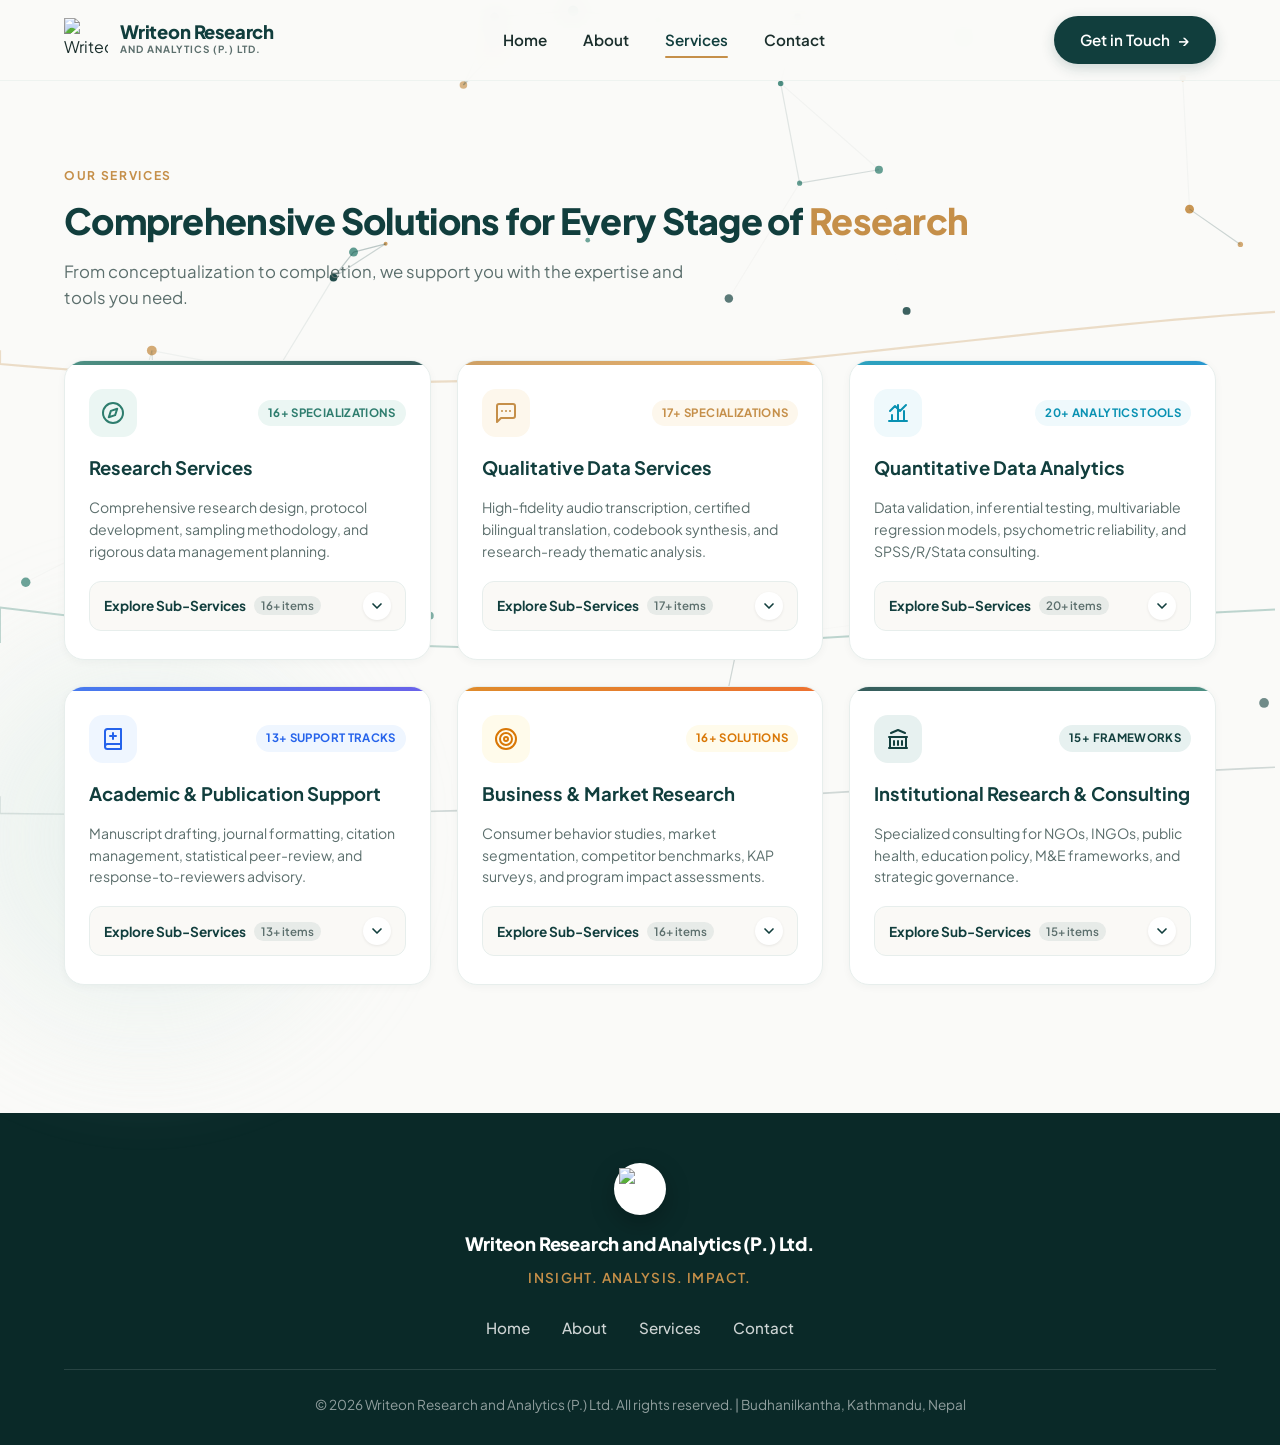
==== services.html @ 0ec3ba78 "Add files via upload" ====
<!DOCTYPE html>
<html lang="en">
<head>
  <meta charset="UTF-8">
  <meta name="viewport" content="width=device-width, initial-scale=1.0">
  <title>Our Services | Writeon Research and Analytics (P.) Ltd.</title>
  
  <!-- Official Favicon Suite -->
  <link rel="icon" type="image/png" sizes="32x32" href="images/favicon-32x32.png?v=2">
  <link rel="icon" type="image/png" sizes="16x16" href="images/favicon-16x16.png?v=2">
  <link rel="apple-touch-icon" sizes="180x180" href="images/apple-touch-icon.png?v=2">
  <link rel="shortcut icon" href="images/favicon.ico?v=2">
  
  <!-- Google Fonts: Plus Jakarta Sans -->
  <link rel="preconnect" href="https://fonts.googleapis.com">
  <link rel="preconnect" href="https://fonts.gstatic.com" crossorigin>
  <link href="https://fonts.googleapis.com/css2?family=Plus+Jakarta+Sans:wght@400;500;600;700;800&display=swap" rel="stylesheet">
  
  <!-- Custom Stylesheet -->
  <link rel="stylesheet" href="style.css">
</head>
<body>

  <!-- ==============================================
       HEADER / NAVBAR
  =============================================== -->
  <header class="navbar" id="navbar">
    <div class="container nav-container">
      
      <!-- Brand Logo -->
      <a href="index.html" class="brand-logo" aria-label="Writeon Research and Analytics Home">
        <div class="logo-icon">
          <img src="images/Company logo.png" alt="Writeon Research and Analytics Logo" class="brand-logo-img">
        </div>
        <div class="logo-text">
          <span class="logo-title">Writeon Research</span>
          <span class="logo-sub">AND ANALYTICS (P.) LTD.</span>
        </div>
      </a>

      <!-- Desktop Navigation Menu -->
      <nav class="nav-menu" id="navMenu">
        <a href="index.html" class="nav-link ">Home</a>
        <a href="about.html" class="nav-link ">About</a>
        <a href="services.html" class="nav-link active">Services</a>
        <a href="contact.html" class="nav-link ">Contact</a>
      </nav>

      <!-- Header CTA Button -->
      <div class="nav-actions">
        <a href="contact.html" class="btn btn-primary btn-pill">
          Get in Touch <span class="arrow">&rarr;</span>
        </a>
        
        <!-- Mobile Menu Toggle Button -->
        <button class="mobile-toggle" id="mobileToggle" aria-label="Toggle Navigation Menu">
          <span></span>
          <span></span>
          <span></span>
        </button>
      </div>

    </div>

    <!-- Mobile Dropdown Navigation -->
    <div class="mobile-menu" id="mobileMenu">
      <a href="index.html" class="mobile-nav-link ">Home</a>
      <a href="about.html" class="mobile-nav-link ">About</a>
      <a href="services.html" class="mobile-nav-link active">Services</a>
      <a href="contact.html" class="mobile-nav-link ">Contact</a>
      <a href="contact.html" class="btn btn-primary btn-pill mobile-cta">Get in Touch &rarr;</a>
    </div>
  </header>

  <main>
    <!-- Section 20 Full-Website Background Animation: Fixed Viewport Research Data & Wave Canvas -->
    <canvas id="siteAmbientCanvas" class="site-ambient-canvas" aria-hidden="true"></canvas>

    <section class="section services-section" id="services">
      <!-- Background Shapes -->
      <div class="bg-shape blob-sage blob-services liquid-blob-2"></div>

      <div class="container">
        
        <!-- Section Header -->
        <div class="section-header">
          <div class="eyebrow-tag">OUR SERVICES</div>
          <h2 class="section-title">
            Comprehensive Solutions for Every Stage of <span class="text-accent">Research</span>
          </h2>
          <p class="section-subtitle">
            From conceptualization to completion, we support you with the expertise and tools you need.
          </p>
        </div>

        <!-- 6 Main Services Grid with Interactive Sub-Services Drawers -->
        <div class="services-grid services-grid-6">
          
          <!-- Service Card 1: Research Services -->
          <div class="service-card service-theme-research" data-service="research">
            <div class="service-card-header">
              <div class="service-card-topbar">
                <div class="service-icon icon-research">
                  <!-- Compass / Exploration & Methodology Icon -->
                  <svg viewBox="0 0 24 24" fill="none" stroke="currentColor" stroke-width="2" stroke-linecap="round" stroke-linejoin="round"><circle cx="12" cy="12" r="10"/><polygon points="16.24 7.76 14.12 14.12 7.76 16.24 9.88 9.88 16.24 7.76"/></svg>
                </div>
                <span class="service-badge">16+ Specializations</span>
              </div>
              <h3 class="service-title">Research Services</h3>
              <p class="service-desc">
                Comprehensive research design, protocol development, sampling methodology, and rigorous data management planning.
              </p>
            </div>

            <!-- Interactive Toggle Trigger -->
            <button class="service-toggle-btn" type="button" aria-expanded="false" aria-controls="subservices-research">
              <span class="toggle-btn-main">
                <span class="toggle-action-label">Explore Sub-Services</span>
                <span class="toggle-count-pill">16+ items</span>
              </span>
              <span class="toggle-icon-bubble">
                <svg class="toggle-chevron" viewBox="0 0 24 24" fill="none" stroke="currentColor" stroke-width="2.5" stroke-linecap="round" stroke-linejoin="round"><polyline points="6 9 12 15 18 9"/></svg>
              </span>
            </button>

            <!-- Collapsible Sub-Services Drawer -->
            <div class="service-drawer" id="subservices-research">
              <div class="service-drawer-inner">
                <div class="drawer-header-strip">
                  <span class="drawer-heading">Research Capabilities & Methodology</span>
                  <span class="drawer-tag">Full Scope</span>
                </div>
                <ul class="subservices-list">
                  <li class="subservice-item" style="--idx: 1;">
                    <span class="subservice-check"><svg viewBox="0 0 20 20" fill="currentColor"><path fill-rule="evenodd" d="M16.704 4.153a.75.75 0 0 1 .143 1.052l-8 10.5a.75.75 0 0 1-1.127.075l-4.5-4.5a.75.75 0 0 1 1.06-1.06l3.894 3.893 7.48-9.817a.75.75 0 0 1 1.05-.143Z" clip-rule="evenodd"/></svg></span>
                    <span class="subservice-name">Research question development and refinement</span>
                  </li>
                  <li class="subservice-item" style="--idx: 2;">
                    <span class="subservice-check"><svg viewBox="0 0 20 20" fill="currentColor"><path fill-rule="evenodd" d="M16.704 4.153a.75.75 0 0 1 .143 1.052l-8 10.5a.75.75 0 0 1-1.127.075l-4.5-4.5a.75.75 0 0 1 1.06-1.06l3.894 3.893 7.48-9.817a.75.75 0 0 1 1.05-.143Z" clip-rule="evenodd"/></svg></span>
                    <span class="subservice-name">Research proposal development</span>
                  </li>
                  <li class="subservice-item" style="--idx: 3;">
                    <span class="subservice-check"><svg viewBox="0 0 20 20" fill="currentColor"><path fill-rule="evenodd" d="M16.704 4.153a.75.75 0 0 1 .143 1.052l-8 10.5a.75.75 0 0 1-1.127.075l-4.5-4.5a.75.75 0 0 1 1.06-1.06l3.894 3.893 7.48-9.817a.75.75 0 0 1 1.05-.143Z" clip-rule="evenodd"/></svg></span>
                    <span class="subservice-name">Research protocol development</span>
                  </li>
                  <li class="subservice-item" style="--idx: 4;">
                    <span class="subservice-check"><svg viewBox="0 0 20 20" fill="currentColor"><path fill-rule="evenodd" d="M16.704 4.153a.75.75 0 0 1 .143 1.052l-8 10.5a.75.75 0 0 1-1.127.075l-4.5-4.5a.75.75 0 0 1 1.06-1.06l3.894 3.893 7.48-9.817a.75.75 0 0 1 1.05-.143Z" clip-rule="evenodd"/></svg></span>
                    <span class="subservice-name">Research methodology consultation</span>
                  </li>
                  <li class="subservice-item" style="--idx: 5;">
                    <span class="subservice-check"><svg viewBox="0 0 20 20" fill="currentColor"><path fill-rule="evenodd" d="M16.704 4.153a.75.75 0 0 1 .143 1.052l-8 10.5a.75.75 0 0 1-1.127.075l-4.5-4.5a.75.75 0 0 1 1.06-1.06l3.894 3.893 7.48-9.817a.75.75 0 0 1 1.05-.143Z" clip-rule="evenodd"/></svg></span>
                    <span class="subservice-name">Literature review and evidence mapping</span>
                  </li>
                  <li class="subservice-item" style="--idx: 6;">
                    <span class="subservice-check"><svg viewBox="0 0 20 20" fill="currentColor"><path fill-rule="evenodd" d="M16.704 4.153a.75.75 0 0 1 .143 1.052l-8 10.5a.75.75 0 0 1-1.127.075l-4.5-4.5a.75.75 0 0 1 1.06-1.06l3.894 3.893 7.48-9.817a.75.75 0 0 1 1.05-.143Z" clip-rule="evenodd"/></svg></span>
                    <span class="subservice-name">Systematic and scoping review support</span>
                  </li>
                  <li class="subservice-item" style="--idx: 7;">
                    <span class="subservice-check"><svg viewBox="0 0 20 20" fill="currentColor"><path fill-rule="evenodd" d="M16.704 4.153a.75.75 0 0 1 .143 1.052l-8 10.5a.75.75 0 0 1-1.127.075l-4.5-4.5a.75.75 0 0 1 1.06-1.06l3.894 3.893 7.48-9.817a.75.75 0 0 1 1.05-.143Z" clip-rule="evenodd"/></svg></span>
                    <span class="subservice-name">Questionnaire and survey design</span>
                  </li>
                  <li class="subservice-item" style="--idx: 8;">
                    <span class="subservice-check"><svg viewBox="0 0 20 20" fill="currentColor"><path fill-rule="evenodd" d="M16.704 4.153a.75.75 0 0 1 .143 1.052l-8 10.5a.75.75 0 0 1-1.127.075l-4.5-4.5a.75.75 0 0 1 1.06-1.06l3.894 3.893 7.48-9.817a.75.75 0 0 1 1.05-.143Z" clip-rule="evenodd"/></svg></span>
                    <span class="subservice-name">Interview and focus-group guide development</span>
                  </li>
                  <li class="subservice-item" style="--idx: 9;">
                    <span class="subservice-check"><svg viewBox="0 0 20 20" fill="currentColor"><path fill-rule="evenodd" d="M16.704 4.153a.75.75 0 0 1 .143 1.052l-8 10.5a.75.75 0 0 1-1.127.075l-4.5-4.5a.75.75 0 0 1 1.06-1.06l3.894 3.893 7.48-9.817a.75.75 0 0 1 1.05-.143Z" clip-rule="evenodd"/></svg></span>
                    <span class="subservice-name">Qualitative research design</span>
                  </li>
                  <li class="subservice-item" style="--idx: 10;">
                    <span class="subservice-check"><svg viewBox="0 0 20 20" fill="currentColor"><path fill-rule="evenodd" d="M16.704 4.153a.75.75 0 0 1 .143 1.052l-8 10.5a.75.75 0 0 1-1.127.075l-4.5-4.5a.75.75 0 0 1 1.06-1.06l3.894 3.893 7.48-9.817a.75.75 0 0 1 1.05-.143Z" clip-rule="evenodd"/></svg></span>
                    <span class="subservice-name">Quantitative research design</span>
                  </li>
                  <li class="subservice-item" style="--idx: 11;">
                    <span class="subservice-check"><svg viewBox="0 0 20 20" fill="currentColor"><path fill-rule="evenodd" d="M16.704 4.153a.75.75 0 0 1 .143 1.052l-8 10.5a.75.75 0 0 1-1.127.075l-4.5-4.5a.75.75 0 0 1 1.06-1.06l3.894 3.893 7.48-9.817a.75.75 0 0 1 1.05-.143Z" clip-rule="evenodd"/></svg></span>
                    <span class="subservice-name">Mixed-method research design</span>
                  </li>
                  <li class="subservice-item" style="--idx: 12;">
                    <span class="subservice-check"><svg viewBox="0 0 20 20" fill="currentColor"><path fill-rule="evenodd" d="M16.704 4.153a.75.75 0 0 1 .143 1.052l-8 10.5a.75.75 0 0 1-1.127.075l-4.5-4.5a.75.75 0 0 1 1.06-1.06l3.894 3.893 7.48-9.817a.75.75 0 0 1 1.05-.143Z" clip-rule="evenodd"/></svg></span>
                    <span class="subservice-name">Sampling strategy</span>
                  </li>
                  <li class="subservice-item" style="--idx: 13;">
                    <span class="subservice-check"><svg viewBox="0 0 20 20" fill="currentColor"><path fill-rule="evenodd" d="M16.704 4.153a.75.75 0 0 1 .143 1.052l-8 10.5a.75.75 0 0 1-1.127.075l-4.5-4.5a.75.75 0 0 1 1.06-1.06l3.894 3.893 7.48-9.817a.75.75 0 0 1 1.05-.143Z" clip-rule="evenodd"/></svg></span>
                    <span class="subservice-name">Sample-size calculation</span>
                  </li>
                  <li class="subservice-item" style="--idx: 14;">
                    <span class="subservice-check"><svg viewBox="0 0 20 20" fill="currentColor"><path fill-rule="evenodd" d="M16.704 4.153a.75.75 0 0 1 .143 1.052l-8 10.5a.75.75 0 0 1-1.127.075l-4.5-4.5a.75.75 0 0 1 1.06-1.06l3.894 3.893 7.48-9.817a.75.75 0 0 1 1.05-.143Z" clip-rule="evenodd"/></svg></span>
                    <span class="subservice-name">Data collection planning and coordination</span>
                  </li>
                  <li class="subservice-item" style="--idx: 15;">
                    <span class="subservice-check"><svg viewBox="0 0 20 20" fill="currentColor"><path fill-rule="evenodd" d="M16.704 4.153a.75.75 0 0 1 .143 1.052l-8 10.5a.75.75 0 0 1-1.127.075l-4.5-4.5a.75.75 0 0 1 1.06-1.06l3.894 3.893 7.48-9.817a.75.75 0 0 1 1.05-.143Z" clip-rule="evenodd"/></svg></span>
                    <span class="subservice-name">Pilot study design and support</span>
                  </li>
                  <li class="subservice-item" style="--idx: 16;">
                    <span class="subservice-check"><svg viewBox="0 0 20 20" fill="currentColor"><path fill-rule="evenodd" d="M16.704 4.153a.75.75 0 0 1 .143 1.052l-8 10.5a.75.75 0 0 1-1.127.075l-4.5-4.5a.75.75 0 0 1 1.06-1.06l3.894 3.893 7.48-9.817a.75.75 0 0 1 1.05-.143Z" clip-rule="evenodd"/></svg></span>
                    <span class="subservice-name">Research data management planning</span>
                  </li>
                  <li class="subservice-item subservice-item-more" style="--idx: 17;">
                    <span class="subservice-check check-more"><svg viewBox="0 0 20 20" fill="currentColor"><path d="M10.75 4.75a.75.75 0 0 0-1.5 0v4.5h-4.5a.75.75 0 0 0 0 1.5h4.5v4.5a.75.75 0 0 0 1.5 0v-4.5h4.5a.75.75 0 0 0 0-1.5h-4.5v-4.5Z"/></svg></span>
                    <span class="subservice-name subservice-more-name">
                      <strong>And many more...</strong> Tailored research design, protocols, and custom methodology solutions.
                    </span>
                  </li>
                </ul>
                <div class="drawer-action-strip">
                  <a href="contact.html" class="drawer-action-link">
                    Inquire about Research Services <span class="arrow">&rarr;</span>
                  </a>
                </div>
              </div>
            </div>
          </div>

          <!-- Service Card 2: Qualitative Data Services -->
          <div class="service-card service-theme-qualitative" data-service="qualitative">
            <div class="service-card-header">
              <div class="service-card-topbar">
                <div class="service-icon icon-qualitative">
                  <!-- Audio & Narrative Transcription Icon -->
                  <svg viewBox="0 0 24 24" fill="none" stroke="currentColor" stroke-width="2" stroke-linecap="round" stroke-linejoin="round"><path d="M21 15a2 2 0 0 1-2 2H7l-4 4V5a2 2 0 0 1 2-2h14a2 2 0 0 1 2 2z"/><path d="M8 10h.01"/><path d="M12 10h.01"/><path d="M16 10h.01"/></svg>
                </div>
                <span class="service-badge">17+ Specializations</span>
              </div>
              <h3 class="service-title">Qualitative Data Services</h3>
              <p class="service-desc">
                High-fidelity audio transcription, certified bilingual translation, codebook synthesis, and research-ready thematic analysis.
              </p>
            </div>

            <!-- Interactive Toggle Trigger -->
            <button class="service-toggle-btn" type="button" aria-expanded="false" aria-controls="subservices-qualitative">
              <span class="toggle-btn-main">
                <span class="toggle-action-label">Explore Sub-Services</span>
                <span class="toggle-count-pill">17+ items</span>
              </span>
              <span class="toggle-icon-bubble">
                <svg class="toggle-chevron" viewBox="0 0 24 24" fill="none" stroke="currentColor" stroke-width="2.5" stroke-linecap="round" stroke-linejoin="round"><polyline points="6 9 12 15 18 9"/></svg>
              </span>
            </button>

            <!-- Collapsible Sub-Services Drawer -->
            <div class="service-drawer" id="subservices-qualitative">
              <div class="service-drawer-inner">
                <div class="drawer-header-strip">
                  <span class="drawer-heading">Transcription, Translation & Qualitative Analysis</span>
                  <span class="drawer-tag">Full Scope</span>
                </div>
                <ul class="subservices-list">
                  <li class="subservice-item" style="--idx: 1;">
                    <span class="subservice-check"><svg viewBox="0 0 20 20" fill="currentColor"><path fill-rule="evenodd" d="M16.704 4.153a.75.75 0 0 1 .143 1.052l-8 10.5a.75.75 0 0 1-1.127.075l-4.5-4.5a.75.75 0 0 1 1.06-1.06l3.894 3.893 7.48-9.817a.75.75 0 0 1 1.05-.143Z" clip-rule="evenodd"/></svg></span>
                    <span class="subservice-name">Audio transcription</span>
                  </li>
                  <li class="subservice-item" style="--idx: 2;">
                    <span class="subservice-check"><svg viewBox="0 0 20 20" fill="currentColor"><path fill-rule="evenodd" d="M16.704 4.153a.75.75 0 0 1 .143 1.052l-8 10.5a.75.75 0 0 1-1.127.075l-4.5-4.5a.75.75 0 0 1 1.06-1.06l3.894 3.893 7.48-9.817a.75.75 0 0 1 1.05-.143Z" clip-rule="evenodd"/></svg></span>
                    <span class="subservice-name">Verbatim transcription</span>
                  </li>
                  <li class="subservice-item" style="--idx: 3;">
                    <span class="subservice-check"><svg viewBox="0 0 20 20" fill="currentColor"><path fill-rule="evenodd" d="M16.704 4.153a.75.75 0 0 1 .143 1.052l-8 10.5a.75.75 0 0 1-1.127.075l-4.5-4.5a.75.75 0 0 1 1.06-1.06l3.894 3.893 7.48-9.817a.75.75 0 0 1 1.05-.143Z" clip-rule="evenodd"/></svg></span>
                    <span class="subservice-name">Intelligent/clean transcription</span>
                  </li>
                  <li class="subservice-item" style="--idx: 4;">
                    <span class="subservice-check"><svg viewBox="0 0 20 20" fill="currentColor"><path fill-rule="evenodd" d="M16.704 4.153a.75.75 0 0 1 .143 1.052l-8 10.5a.75.75 0 0 1-1.127.075l-4.5-4.5a.75.75 0 0 1 1.06-1.06l3.894 3.893 7.48-9.817a.75.75 0 0 1 1.05-.143Z" clip-rule="evenodd"/></svg></span>
                    <span class="subservice-name">Nepali–English translation</span>
                  </li>
                  <li class="subservice-item" style="--idx: 5;">
                    <span class="subservice-check"><svg viewBox="0 0 20 20" fill="currentColor"><path fill-rule="evenodd" d="M16.704 4.153a.75.75 0 0 1 .143 1.052l-8 10.5a.75.75 0 0 1-1.127.075l-4.5-4.5a.75.75 0 0 1 1.06-1.06l3.894 3.893 7.48-9.817a.75.75 0 0 1 1.05-.143Z" clip-rule="evenodd"/></svg></span>
                    <span class="subservice-name">English–Nepali translation</span>
                  </li>
                  <li class="subservice-item" style="--idx: 6;">
                    <span class="subservice-check"><svg viewBox="0 0 20 20" fill="currentColor"><path fill-rule="evenodd" d="M16.704 4.153a.75.75 0 0 1 .143 1.052l-8 10.5a.75.75 0 0 1-1.127.075l-4.5-4.5a.75.75 0 0 1 1.06-1.06l3.894 3.893 7.48-9.817a.75.75 0 0 1 1.05-.143Z" clip-rule="evenodd"/></svg></span>
                    <span class="subservice-name">Back-translation</span>
                  </li>
                  <li class="subservice-item" style="--idx: 7;">
                    <span class="subservice-check"><svg viewBox="0 0 20 20" fill="currentColor"><path fill-rule="evenodd" d="M16.704 4.153a.75.75 0 0 1 .143 1.052l-8 10.5a.75.75 0 0 1-1.127.075l-4.5-4.5a.75.75 0 0 1 1.06-1.06l3.894 3.893 7.48-9.817a.75.75 0 0 1 1.05-.143Z" clip-rule="evenodd"/></svg></span>
                    <span class="subservice-name">Speaker identification</span>
                  </li>
                  <li class="subservice-item" style="--idx: 8;">
                    <span class="subservice-check"><svg viewBox="0 0 20 20" fill="currentColor"><path fill-rule="evenodd" d="M16.704 4.153a.75.75 0 0 1 .143 1.052l-8 10.5a.75.75 0 0 1-1.127.075l-4.5-4.5a.75.75 0 0 1 1.06-1.06l3.894 3.893 7.48-9.817a.75.75 0 0 1 1.05-.143Z" clip-rule="evenodd"/></svg></span>
                    <span class="subservice-name">Interview-question-wise organization</span>
                  </li>
                  <li class="subservice-item" style="--idx: 9;">
                    <span class="subservice-check"><svg viewBox="0 0 20 20" fill="currentColor"><path fill-rule="evenodd" d="M16.704 4.153a.75.75 0 0 1 .143 1.052l-8 10.5a.75.75 0 0 1-1.127.075l-4.5-4.5a.75.75 0 0 1 1.06-1.06l3.894 3.893 7.48-9.817a.75.75 0 0 1 1.05-.143Z" clip-rule="evenodd"/></svg></span>
                    <span class="subservice-name">Transcript cleaning and proofreading</span>
                  </li>
                  <li class="subservice-item" style="--idx: 10;">
                    <span class="subservice-check"><svg viewBox="0 0 20 20" fill="currentColor"><path fill-rule="evenodd" d="M16.704 4.153a.75.75 0 0 1 .143 1.052l-8 10.5a.75.75 0 0 1-1.127.075l-4.5-4.5a.75.75 0 0 1 1.06-1.06l3.894 3.893 7.48-9.817a.75.75 0 0 1 1.05-.143Z" clip-rule="evenodd"/></svg></span>
                    <span class="subservice-name">Codebook development</span>
                  </li>
                  <li class="subservice-item" style="--idx: 11;">
                    <span class="subservice-check"><svg viewBox="0 0 20 20" fill="currentColor"><path fill-rule="evenodd" d="M16.704 4.153a.75.75 0 0 1 .143 1.052l-8 10.5a.75.75 0 0 1-1.127.075l-4.5-4.5a.75.75 0 0 1 1.06-1.06l3.894 3.893 7.48-9.817a.75.75 0 0 1 1.05-.143Z" clip-rule="evenodd"/></svg></span>
                    <span class="subservice-name">Qualitative coding</span>
                  </li>
                  <li class="subservice-item" style="--idx: 12;">
                    <span class="subservice-check"><svg viewBox="0 0 20 20" fill="currentColor"><path fill-rule="evenodd" d="M16.704 4.153a.75.75 0 0 1 .143 1.052l-8 10.5a.75.75 0 0 1-1.127.075l-4.5-4.5a.75.75 0 0 1 1.06-1.06l3.894 3.893 7.48-9.817a.75.75 0 0 1 1.05-.143Z" clip-rule="evenodd"/></svg></span>
                    <span class="subservice-name">Thematic analysis</span>
                  </li>
                  <li class="subservice-item" style="--idx: 13;">
                    <span class="subservice-check"><svg viewBox="0 0 20 20" fill="currentColor"><path fill-rule="evenodd" d="M16.704 4.153a.75.75 0 0 1 .143 1.052l-8 10.5a.75.75 0 0 1-1.127.075l-4.5-4.5a.75.75 0 0 1 1.06-1.06l3.894 3.893 7.48-9.817a.75.75 0 0 1 1.05-.143Z" clip-rule="evenodd"/></svg></span>
                    <span class="subservice-name">Content analysis</span>
                  </li>
                  <li class="subservice-item" style="--idx: 14;">
                    <span class="subservice-check"><svg viewBox="0 0 20 20" fill="currentColor"><path fill-rule="evenodd" d="M16.704 4.153a.75.75 0 0 1 .143 1.052l-8 10.5a.75.75 0 0 1-1.127.075l-4.5-4.5a.75.75 0 0 1 1.06-1.06l3.894 3.893 7.48-9.817a.75.75 0 0 1 1.05-.143Z" clip-rule="evenodd"/></svg></span>
                    <span class="subservice-name">Framework analysis</span>
                  </li>
                  <li class="subservice-item" style="--idx: 15;">
                    <span class="subservice-check"><svg viewBox="0 0 20 20" fill="currentColor"><path fill-rule="evenodd" d="M16.704 4.153a.75.75 0 0 1 .143 1.052l-8 10.5a.75.75 0 0 1-1.127.075l-4.5-4.5a.75.75 0 0 1 1.06-1.06l3.894 3.893 7.48-9.817a.75.75 0 0 1 1.05-.143Z" clip-rule="evenodd"/></svg></span>
                    <span class="subservice-name">Cross-case analysis</span>
                  </li>
                  <li class="subservice-item" style="--idx: 16;">
                    <span class="subservice-check"><svg viewBox="0 0 20 20" fill="currentColor"><path fill-rule="evenodd" d="M16.704 4.153a.75.75 0 0 1 .143 1.052l-8 10.5a.75.75 0 0 1-1.127.075l-4.5-4.5a.75.75 0 0 1 1.06-1.06l3.894 3.893 7.48-9.817a.75.75 0 0 1 1.05-.143Z" clip-rule="evenodd"/></svg></span>
                    <span class="subservice-name">Qualitative findings synthesis</span>
                  </li>
                  <li class="subservice-item" style="--idx: 17;">
                    <span class="subservice-check"><svg viewBox="0 0 20 20" fill="currentColor"><path fill-rule="evenodd" d="M16.704 4.153a.75.75 0 0 1 .143 1.052l-8 10.5a.75.75 0 0 1-1.127.075l-4.5-4.5a.75.75 0 0 1 1.06-1.06l3.894 3.893 7.48-9.817a.75.75 0 0 1 1.05-.143Z" clip-rule="evenodd"/></svg></span>
                    <span class="subservice-name">Research-ready qualitative reports</span>
                  </li>
                  <li class="subservice-item subservice-item-more" style="--idx: 18;">
                    <span class="subservice-check check-more"><svg viewBox="0 0 20 20" fill="currentColor"><path d="M10.75 4.75a.75.75 0 0 0-1.5 0v4.5h-4.5a.75.75 0 0 0 0 1.5h4.5v4.5a.75.75 0 0 0 1.5 0v-4.5h4.5a.75.75 0 0 0 0-1.5h-4.5v-4.5Z"/></svg></span>
                    <span class="subservice-name subservice-more-name">
                      <strong>And many more...</strong> Specialized transcription formats, bilingual translations, and qualitative syntheses.
                    </span>
                  </li>
                </ul>
                <div class="drawer-action-strip">
                  <a href="contact.html" class="drawer-action-link">
                    Inquire about Qualitative Services <span class="arrow">&rarr;</span>
                  </a>
                </div>
              </div>
            </div>
          </div>

          <!-- Service Card 3: Quantitative Data Analytics -->
          <div class="service-card service-theme-quantitative" data-service="quantitative">
            <div class="service-card-header">
              <div class="service-card-topbar">
                <div class="service-icon icon-quantitative">
                  <!-- Charts & Advanced Statistical Tools Icon -->
                  <svg viewBox="0 0 24 24" fill="none" stroke="currentColor" stroke-width="2" stroke-linecap="round" stroke-linejoin="round"><line x1="18" y1="20" x2="18" y2="10"/><line x1="12" y1="20" x2="12" y2="4"/><line x1="6" y1="20" x2="6" y2="14"/><path d="M3 20h18"/><path d="m4 10 5-5 5 5 6-6"/></svg>
                </div>
                <span class="service-badge">20+ Analytics Tools</span>
              </div>
              <h3 class="service-title">Quantitative Data Analytics</h3>
              <p class="service-desc">
                Data validation, inferential testing, multivariable regression models, psychometric reliability, and SPSS/R/Stata consulting.
              </p>
            </div>

            <!-- Interactive Toggle Trigger -->
            <button class="service-toggle-btn" type="button" aria-expanded="false" aria-controls="subservices-quantitative">
              <span class="toggle-btn-main">
                <span class="toggle-action-label">Explore Sub-Services</span>
                <span class="toggle-count-pill">20+ items</span>
              </span>
              <span class="toggle-icon-bubble">
                <svg class="toggle-chevron" viewBox="0 0 24 24" fill="none" stroke="currentColor" stroke-width="2.5" stroke-linecap="round" stroke-linejoin="round"><polyline points="6 9 12 15 18 9"/></svg>
              </span>
            </button>

            <!-- Collapsible Sub-Services Drawer -->
            <div class="service-drawer" id="subservices-quantitative">
              <div class="service-drawer-inner">
                <div class="drawer-header-strip">
                  <span class="drawer-heading">Statistical Modeling & Data Analytics</span>
                  <span class="drawer-tag">Full Scope</span>
                </div>
                <ul class="subservices-list">
                  <li class="subservice-item" style="--idx: 1;">
                    <span class="subservice-check"><svg viewBox="0 0 20 20" fill="currentColor"><path fill-rule="evenodd" d="M16.704 4.153a.75.75 0 0 1 .143 1.052l-8 10.5a.75.75 0 0 1-1.127.075l-4.5-4.5a.75.75 0 0 1 1.06-1.06l3.894 3.893 7.48-9.817a.75.75 0 0 1 1.05-.143Z" clip-rule="evenodd"/></svg></span>
                    <span class="subservice-name">Data entry and data coding</span>
                  </li>
                  <li class="subservice-item" style="--idx: 2;">
                    <span class="subservice-check"><svg viewBox="0 0 20 20" fill="currentColor"><path fill-rule="evenodd" d="M16.704 4.153a.75.75 0 0 1 .143 1.052l-8 10.5a.75.75 0 0 1-1.127.075l-4.5-4.5a.75.75 0 0 1 1.06-1.06l3.894 3.893 7.48-9.817a.75.75 0 0 1 1.05-.143Z" clip-rule="evenodd"/></svg></span>
                    <span class="subservice-name">Data cleaning and validation</span>
                  </li>
                  <li class="subservice-item" style="--idx: 3;">
                    <span class="subservice-check"><svg viewBox="0 0 20 20" fill="currentColor"><path fill-rule="evenodd" d="M16.704 4.153a.75.75 0 0 1 .143 1.052l-8 10.5a.75.75 0 0 1-1.127.075l-4.5-4.5a.75.75 0 0 1 1.06-1.06l3.894 3.893 7.48-9.817a.75.75 0 0 1 1.05-.143Z" clip-rule="evenodd"/></svg></span>
                    <span class="subservice-name">Missing-data assessment</span>
                  </li>
                  <li class="subservice-item" style="--idx: 4;">
                    <span class="subservice-check"><svg viewBox="0 0 20 20" fill="currentColor"><path fill-rule="evenodd" d="M16.704 4.153a.75.75 0 0 1 .143 1.052l-8 10.5a.75.75 0 0 1-1.127.075l-4.5-4.5a.75.75 0 0 1 1.06-1.06l3.894 3.893 7.48-9.817a.75.75 0 0 1 1.05-.143Z" clip-rule="evenodd"/></svg></span>
                    <span class="subservice-name">Descriptive statistics</span>
                  </li>
                  <li class="subservice-item" style="--idx: 5;">
                    <span class="subservice-check"><svg viewBox="0 0 20 20" fill="currentColor"><path fill-rule="evenodd" d="M16.704 4.153a.75.75 0 0 1 .143 1.052l-8 10.5a.75.75 0 0 1-1.127.075l-4.5-4.5a.75.75 0 0 1 1.06-1.06l3.894 3.893 7.48-9.817a.75.75 0 0 1 1.05-.143Z" clip-rule="evenodd"/></svg></span>
                    <span class="subservice-name">Frequency and percentage analysis</span>
                  </li>
                  <li class="subservice-item" style="--idx: 6;">
                    <span class="subservice-check"><svg viewBox="0 0 20 20" fill="currentColor"><path fill-rule="evenodd" d="M16.704 4.153a.75.75 0 0 1 .143 1.052l-8 10.5a.75.75 0 0 1-1.127.075l-4.5-4.5a.75.75 0 0 1 1.06-1.06l3.894 3.893 7.48-9.817a.75.75 0 0 1 1.05-.143Z" clip-rule="evenodd"/></svg></span>
                    <span class="subservice-name">Measures of central tendency and dispersion</span>
                  </li>
                  <li class="subservice-item" style="--idx: 7;">
                    <span class="subservice-check"><svg viewBox="0 0 20 20" fill="currentColor"><path fill-rule="evenodd" d="M16.704 4.153a.75.75 0 0 1 .143 1.052l-8 10.5a.75.75 0 0 1-1.127.075l-4.5-4.5a.75.75 0 0 1 1.06-1.06l3.894 3.893 7.48-9.817a.75.75 0 0 1 1.05-.143Z" clip-rule="evenodd"/></svg></span>
                    <span class="subservice-name">Cross-tabulation</span>
                  </li>
                  <li class="subservice-item" style="--idx: 8;">
                    <span class="subservice-check"><svg viewBox="0 0 20 20" fill="currentColor"><path fill-rule="evenodd" d="M16.704 4.153a.75.75 0 0 1 .143 1.052l-8 10.5a.75.75 0 0 1-1.127.075l-4.5-4.5a.75.75 0 0 1 1.06-1.06l3.894 3.893 7.48-9.817a.75.75 0 0 1 1.05-.143Z" clip-rule="evenodd"/></svg></span>
                    <span class="subservice-name">Chi-square tests</span>
                  </li>
                  <li class="subservice-item" style="--idx: 9;">
                    <span class="subservice-check"><svg viewBox="0 0 20 20" fill="currentColor"><path fill-rule="evenodd" d="M16.704 4.153a.75.75 0 0 1 .143 1.052l-8 10.5a.75.75 0 0 1-1.127.075l-4.5-4.5a.75.75 0 0 1 1.06-1.06l3.894 3.893 7.48-9.817a.75.75 0 0 1 1.05-.143Z" clip-rule="evenodd"/></svg></span>
                    <span class="subservice-name">t-tests</span>
                  </li>
                  <li class="subservice-item" style="--idx: 10;">
                    <span class="subservice-check"><svg viewBox="0 0 20 20" fill="currentColor"><path fill-rule="evenodd" d="M16.704 4.153a.75.75 0 0 1 .143 1.052l-8 10.5a.75.75 0 0 1-1.127.075l-4.5-4.5a.75.75 0 0 1 1.06-1.06l3.894 3.893 7.48-9.817a.75.75 0 0 1 1.05-.143Z" clip-rule="evenodd"/></svg></span>
                    <span class="subservice-name">ANOVA</span>
                  </li>
                  <li class="subservice-item" style="--idx: 11;">
                    <span class="subservice-check"><svg viewBox="0 0 20 20" fill="currentColor"><path fill-rule="evenodd" d="M16.704 4.153a.75.75 0 0 1 .143 1.052l-8 10.5a.75.75 0 0 1-1.127.075l-4.5-4.5a.75.75 0 0 1 1.06-1.06l3.894 3.893 7.48-9.817a.75.75 0 0 1 1.05-.143Z" clip-rule="evenodd"/></svg></span>
                    <span class="subservice-name">Correlation analysis</span>
                  </li>
                  <li class="subservice-item" style="--idx: 12;">
                    <span class="subservice-check"><svg viewBox="0 0 20 20" fill="currentColor"><path fill-rule="evenodd" d="M16.704 4.153a.75.75 0 0 1 .143 1.052l-8 10.5a.75.75 0 0 1-1.127.075l-4.5-4.5a.75.75 0 0 1 1.06-1.06l3.894 3.893 7.48-9.817a.75.75 0 0 1 1.05-.143Z" clip-rule="evenodd"/></svg></span>
                    <span class="subservice-name">Linear regression</span>
                  </li>
                  <li class="subservice-item" style="--idx: 13;">
                    <span class="subservice-check"><svg viewBox="0 0 20 20" fill="currentColor"><path fill-rule="evenodd" d="M16.704 4.153a.75.75 0 0 1 .143 1.052l-8 10.5a.75.75 0 0 1-1.127.075l-4.5-4.5a.75.75 0 0 1 1.06-1.06l3.894 3.893 7.48-9.817a.75.75 0 0 1 1.05-.143Z" clip-rule="evenodd"/></svg></span>
                    <span class="subservice-name">Logistic regression</span>
                  </li>
                  <li class="subservice-item" style="--idx: 14;">
                    <span class="subservice-check"><svg viewBox="0 0 20 20" fill="currentColor"><path fill-rule="evenodd" d="M16.704 4.153a.75.75 0 0 1 .143 1.052l-8 10.5a.75.75 0 0 1-1.127.075l-4.5-4.5a.75.75 0 0 1 1.06-1.06l3.894 3.893 7.48-9.817a.75.75 0 0 1 1.05-.143Z" clip-rule="evenodd"/></svg></span>
                    <span class="subservice-name">Multivariable analysis</span>
                  </li>
                  <li class="subservice-item" style="--idx: 15;">
                    <span class="subservice-check"><svg viewBox="0 0 20 20" fill="currentColor"><path fill-rule="evenodd" d="M16.704 4.153a.75.75 0 0 1 .143 1.052l-8 10.5a.75.75 0 0 1-1.127.075l-4.5-4.5a.75.75 0 0 1 1.06-1.06l3.894 3.893 7.48-9.817a.75.75 0 0 1 1.05-.143Z" clip-rule="evenodd"/></svg></span>
                    <span class="subservice-name">Reliability analysis (e.g., Cronbach's alpha)</span>
                  </li>
                  <li class="subservice-item" style="--idx: 16;">
                    <span class="subservice-check"><svg viewBox="0 0 20 20" fill="currentColor"><path fill-rule="evenodd" d="M16.704 4.153a.75.75 0 0 1 .143 1.052l-8 10.5a.75.75 0 0 1-1.127.075l-4.5-4.5a.75.75 0 0 1 1.06-1.06l3.894 3.893 7.48-9.817a.75.75 0 0 1 1.05-.143Z" clip-rule="evenodd"/></svg></span>
                    <span class="subservice-name">Validity-related statistical support</span>
                  </li>
                  <li class="subservice-item" style="--idx: 17;">
                    <span class="subservice-check"><svg viewBox="0 0 20 20" fill="currentColor"><path fill-rule="evenodd" d="M16.704 4.153a.75.75 0 0 1 .143 1.052l-8 10.5a.75.75 0 0 1-1.127.075l-4.5-4.5a.75.75 0 0 1 1.06-1.06l3.894 3.893 7.48-9.817a.75.75 0 0 1 1.05-.143Z" clip-rule="evenodd"/></svg></span>
                    <span class="subservice-name">Epidemiological analysis</span>
                  </li>
                  <li class="subservice-item" style="--idx: 18;">
                    <span class="subservice-check"><svg viewBox="0 0 20 20" fill="currentColor"><path fill-rule="evenodd" d="M16.704 4.153a.75.75 0 0 1 .143 1.052l-8 10.5a.75.75 0 0 1-1.127.075l-4.5-4.5a.75.75 0 0 1 1.06-1.06l3.894 3.893 7.48-9.817a.75.75 0 0 1 1.05-.143Z" clip-rule="evenodd"/></svg></span>
                    <span class="subservice-name">Data visualization</span>
                  </li>
                  <li class="subservice-item" style="--idx: 19;">
                    <span class="subservice-check"><svg viewBox="0 0 20 20" fill="currentColor"><path fill-rule="evenodd" d="M16.704 4.153a.75.75 0 0 1 .143 1.052l-8 10.5a.75.75 0 0 1-1.127.075l-4.5-4.5a.75.75 0 0 1 1.06-1.06l3.894 3.893 7.48-9.817a.75.75 0 0 1 1.05-.143Z" clip-rule="evenodd"/></svg></span>
                    <span class="subservice-name">Statistical interpretation</span>
                  </li>
                  <li class="subservice-item" style="--idx: 20;">
                    <span class="subservice-check"><svg viewBox="0 0 20 20" fill="currentColor"><path fill-rule="evenodd" d="M16.704 4.153a.75.75 0 0 1 .143 1.052l-8 10.5a.75.75 0 0 1-1.127.075l-4.5-4.5a.75.75 0 0 1 1.06-1.06l3.894 3.893 7.48-9.817a.75.75 0 0 1 1.05-.143Z" clip-rule="evenodd"/></svg></span>
                    <span class="subservice-name">SPSS/R/Stata-based analysis where applicable</span>
                  </li>
                  <li class="subservice-item subservice-item-more" style="--idx: 21;">
                    <span class="subservice-check check-more"><svg viewBox="0 0 20 20" fill="currentColor"><path d="M10.75 4.75a.75.75 0 0 0-1.5 0v4.5h-4.5a.75.75 0 0 0 0 1.5h4.5v4.5a.75.75 0 0 0 1.5 0v-4.5h4.5a.75.75 0 0 0 0-1.5h-4.5v-4.5Z"/></svg></span>
                    <span class="subservice-name subservice-more-name">
                      <strong>And many more...</strong> Advanced statistical modeling, econometric tests, and customized data analytics.
                    </span>
                  </li>
                </ul>
                <div class="drawer-action-strip">
                  <a href="contact.html" class="drawer-action-link">
                    Inquire about Quantitative Analytics <span class="arrow">&rarr;</span>
                  </a>
                </div>
              </div>
            </div>
          </div>

          <!-- Service Card 4: Academic & Publication Support -->
          <div class="service-card service-theme-academic" data-service="academic">
            <div class="service-card-header">
              <div class="service-card-topbar">
                <div class="service-icon icon-academic">
                  <!-- Book & Academic Quill / Manuscript Icon -->
                  <svg viewBox="0 0 24 24" fill="none" stroke="currentColor" stroke-width="2" stroke-linecap="round" stroke-linejoin="round"><path d="M4 19.5A2.5 2.5 0 0 1 6.5 17H20"/><path d="M6.5 2H20v20H6.5A2.5 2.5 0 0 1 4 19.5v-15A2.5 2.5 0 0 1 6.5 2z"/><path d="M12 6v6"/><path d="M9 9h6"/></svg>
                </div>
                <span class="service-badge">13+ Support Tracks</span>
              </div>
              <h3 class="service-title">Academic & Publication Support</h3>
              <p class="service-desc">
                Manuscript drafting, journal formatting, citation management, statistical peer-review, and response-to-reviewers advisory.
              </p>
            </div>

            <!-- Interactive Toggle Trigger -->
            <button class="service-toggle-btn" type="button" aria-expanded="false" aria-controls="subservices-academic">
              <span class="toggle-btn-main">
                <span class="toggle-action-label">Explore Sub-Services</span>
                <span class="toggle-count-pill">13+ items</span>
              </span>
              <span class="toggle-icon-bubble">
                <svg class="toggle-chevron" viewBox="0 0 24 24" fill="none" stroke="currentColor" stroke-width="2.5" stroke-linecap="round" stroke-linejoin="round"><polyline points="6 9 12 15 18 9"/></svg>
              </span>
            </button>

            <!-- Collapsible Sub-Services Drawer -->
            <div class="service-drawer" id="subservices-academic">
              <div class="service-drawer-inner">
                <div class="drawer-header-strip">
                  <span class="drawer-heading">Dissertation, Manuscript & Editorial Advisory</span>
                  <span class="drawer-tag">Full Scope</span>
                </div>
                <ul class="subservices-list">
                  <li class="subservice-item" style="--idx: 1;">
                    <span class="subservice-check"><svg viewBox="0 0 20 20" fill="currentColor"><path fill-rule="evenodd" d="M16.704 4.153a.75.75 0 0 1 .143 1.052l-8 10.5a.75.75 0 0 1-1.127.075l-4.5-4.5a.75.75 0 0 1 1.06-1.06l3.894 3.893 7.48-9.817a.75.75 0 0 1 1.05-.143Z" clip-rule="evenodd"/></svg></span>
                    <span class="subservice-name">Thesis/dissertation research support</span>
                  </li>
                  <li class="subservice-item" style="--idx: 2;">
                    <span class="subservice-check"><svg viewBox="0 0 20 20" fill="currentColor"><path fill-rule="evenodd" d="M16.704 4.153a.75.75 0 0 1 .143 1.052l-8 10.5a.75.75 0 0 1-1.127.075l-4.5-4.5a.75.75 0 0 1 1.06-1.06l3.894 3.893 7.48-9.817a.75.75 0 0 1 1.05-.143Z" clip-rule="evenodd"/></svg></span>
                    <span class="subservice-name">Synopsis and proposal support</span>
                  </li>
                  <li class="subservice-item" style="--idx: 3;">
                    <span class="subservice-check"><svg viewBox="0 0 20 20" fill="currentColor"><path fill-rule="evenodd" d="M16.704 4.153a.75.75 0 0 1 .143 1.052l-8 10.5a.75.75 0 0 1-1.127.075l-4.5-4.5a.75.75 0 0 1 1.06-1.06l3.894 3.893 7.48-9.817a.75.75 0 0 1 1.05-.143Z" clip-rule="evenodd"/></svg></span>
                    <span class="subservice-name">Research manuscript preparation support</span>
                  </li>
                  <li class="subservice-item" style="--idx: 4;">
                    <span class="subservice-check"><svg viewBox="0 0 20 20" fill="currentColor"><path fill-rule="evenodd" d="M16.704 4.153a.75.75 0 0 1 .143 1.052l-8 10.5a.75.75 0 0 1-1.127.075l-4.5-4.5a.75.75 0 0 1 1.06-1.06l3.894 3.893 7.48-9.817a.75.75 0 0 1 1.05-.143Z" clip-rule="evenodd"/></svg></span>
                    <span class="subservice-name">Manuscript language editing</span>
                  </li>
                  <li class="subservice-item" style="--idx: 5;">
                    <span class="subservice-check"><svg viewBox="0 0 20 20" fill="currentColor"><path fill-rule="evenodd" d="M16.704 4.153a.75.75 0 0 1 .143 1.052l-8 10.5a.75.75 0 0 1-1.127.075l-4.5-4.5a.75.75 0 0 1 1.06-1.06l3.894 3.893 7.48-9.817a.75.75 0 0 1 1.05-.143Z" clip-rule="evenodd"/></svg></span>
                    <span class="subservice-name">Journal formatting</span>
                  </li>
                  <li class="subservice-item" style="--idx: 6;">
                    <span class="subservice-check"><svg viewBox="0 0 20 20" fill="currentColor"><path fill-rule="evenodd" d="M16.704 4.153a.75.75 0 0 1 .143 1.052l-8 10.5a.75.75 0 0 1-1.127.075l-4.5-4.5a.75.75 0 0 1 1.06-1.06l3.894 3.893 7.48-9.817a.75.75 0 0 1 1.05-.143Z" clip-rule="evenodd"/></svg></span>
                    <span class="subservice-name">Reference formatting and reference-management support</span>
                  </li>
                  <li class="subservice-item" style="--idx: 7;">
                    <span class="subservice-check"><svg viewBox="0 0 20 20" fill="currentColor"><path fill-rule="evenodd" d="M16.704 4.153a.75.75 0 0 1 .143 1.052l-8 10.5a.75.75 0 0 1-1.127.075l-4.5-4.5a.75.75 0 0 1 1.06-1.06l3.894 3.893 7.48-9.817a.75.75 0 0 1 1.05-.143Z" clip-rule="evenodd"/></svg></span>
                    <span class="subservice-name">Statistical review</span>
                  </li>
                  <li class="subservice-item" style="--idx: 8;">
                    <span class="subservice-check"><svg viewBox="0 0 20 20" fill="currentColor"><path fill-rule="evenodd" d="M16.704 4.153a.75.75 0 0 1 .143 1.052l-8 10.5a.75.75 0 0 1-1.127.075l-4.5-4.5a.75.75 0 0 1 1.06-1.06l3.894 3.893 7.48-9.817a.75.75 0 0 1 1.05-.143Z" clip-rule="evenodd"/></svg></span>
                    <span class="subservice-name">Research poster preparation</span>
                  </li>
                  <li class="subservice-item" style="--idx: 9;">
                    <span class="subservice-check"><svg viewBox="0 0 20 20" fill="currentColor"><path fill-rule="evenodd" d="M16.704 4.153a.75.75 0 0 1 .143 1.052l-8 10.5a.75.75 0 0 1-1.127.075l-4.5-4.5a.75.75 0 0 1 1.06-1.06l3.894 3.893 7.48-9.817a.75.75 0 0 1 1.05-.143Z" clip-rule="evenodd"/></svg></span>
                    <span class="subservice-name">Conference abstract preparation</span>
                  </li>
                  <li class="subservice-item" style="--idx: 10;">
                    <span class="subservice-check"><svg viewBox="0 0 20 20" fill="currentColor"><path fill-rule="evenodd" d="M16.704 4.153a.75.75 0 0 1 .143 1.052l-8 10.5a.75.75 0 0 1-1.127.075l-4.5-4.5a.75.75 0 0 1 1.06-1.06l3.894 3.893 7.48-9.817a.75.75 0 0 1 1.05-.143Z" clip-rule="evenodd"/></svg></span>
                    <span class="subservice-name">Conference presentation support</span>
                  </li>
                  <li class="subservice-item" style="--idx: 11;">
                    <span class="subservice-check"><svg viewBox="0 0 20 20" fill="currentColor"><path fill-rule="evenodd" d="M16.704 4.153a.75.75 0 0 1 .143 1.052l-8 10.5a.75.75 0 0 1-1.127.075l-4.5-4.5a.75.75 0 0 1 1.06-1.06l3.894 3.893 7.48-9.817a.75.75 0 0 1 1.05-.143Z" clip-rule="evenodd"/></svg></span>
                    <span class="subservice-name">Response-to-reviewers support</span>
                  </li>
                  <li class="subservice-item" style="--idx: 12;">
                    <span class="subservice-check"><svg viewBox="0 0 20 20" fill="currentColor"><path fill-rule="evenodd" d="M16.704 4.153a.75.75 0 0 1 .143 1.052l-8 10.5a.75.75 0 0 1-1.127.075l-4.5-4.5a.75.75 0 0 1 1.06-1.06l3.894 3.893 7.48-9.817a.75.75 0 0 1 1.05-.143Z" clip-rule="evenodd"/></svg></span>
                    <span class="subservice-name">Publication-readiness assessment</span>
                  </li>
                  <li class="subservice-item" style="--idx: 13;">
                    <span class="subservice-check"><svg viewBox="0 0 20 20" fill="currentColor"><path fill-rule="evenodd" d="M16.704 4.153a.75.75 0 0 1 .143 1.052l-8 10.5a.75.75 0 0 1-1.127.075l-4.5-4.5a.75.75 0 0 1 1.06-1.06l3.894 3.893 7.48-9.817a.75.75 0 0 1 1.05-.143Z" clip-rule="evenodd"/></svg></span>
                    <span class="subservice-name">Systematic-review support</span>
                  </li>
                  <li class="subservice-item subservice-item-more" style="--idx: 14;">
                    <span class="subservice-check check-more"><svg viewBox="0 0 20 20" fill="currentColor"><path d="M10.75 4.75a.75.75 0 0 0-1.5 0v4.5h-4.5a.75.75 0 0 0 0 1.5h4.5v4.5a.75.75 0 0 0 1.5 0v-4.5h4.5a.75.75 0 0 0 0-1.5h-4.5v-4.5Z"/></svg></span>
                    <span class="subservice-name subservice-more-name">
                      <strong>And many more...</strong> Dedicated thesis guidance, journal peer-review advisory, and publication support.
                    </span>
                  </li>
                </ul>
                <div class="drawer-action-strip">
                  <a href="contact.html" class="drawer-action-link">
                    Inquire about Academic Support <span class="arrow">&rarr;</span>
                  </a>
                </div>
              </div>
            </div>
          </div>

          <!-- Service Card 5: Business & Market Research -->
          <div class="service-card service-theme-business" data-service="business">
            <div class="service-card-header">
              <div class="service-card-topbar">
                <div class="service-icon icon-business">
                  <!-- Market Target & Strategic Insights Icon -->
                  <svg viewBox="0 0 24 24" fill="none" stroke="currentColor" stroke-width="2" stroke-linecap="round" stroke-linejoin="round"><circle cx="12" cy="12" r="10"/><circle cx="12" cy="12" r="6"/><circle cx="12" cy="12" r="2"/></svg>
                </div>
                <span class="service-badge">16+ Solutions</span>
              </div>
              <h3 class="service-title">Business & Market Research</h3>
              <p class="service-desc">
                Consumer behavior studies, market segmentation, competitor benchmarks, KAP surveys, and program impact assessments.
              </p>
            </div>

            <!-- Interactive Toggle Trigger -->
            <button class="service-toggle-btn" type="button" aria-expanded="false" aria-controls="subservices-business">
              <span class="toggle-btn-main">
                <span class="toggle-action-label">Explore Sub-Services</span>
                <span class="toggle-count-pill">16+ items</span>
              </span>
              <span class="toggle-icon-bubble">
                <svg class="toggle-chevron" viewBox="0 0 24 24" fill="none" stroke="currentColor" stroke-width="2.5" stroke-linecap="round" stroke-linejoin="round"><polyline points="6 9 12 15 18 9"/></svg>
              </span>
            </button>

            <!-- Collapsible Sub-Services Drawer -->
            <div class="service-drawer" id="subservices-business">
              <div class="service-drawer-inner">
                <div class="drawer-header-strip">
                  <span class="drawer-heading">Consumer Analytics & Market Strategy</span>
                  <span class="drawer-tag">Full Scope</span>
                </div>
                <ul class="subservices-list">
                  <li class="subservice-item" style="--idx: 1;">
                    <span class="subservice-check"><svg viewBox="0 0 20 20" fill="currentColor"><path fill-rule="evenodd" d="M16.704 4.153a.75.75 0 0 1 .143 1.052l-8 10.5a.75.75 0 0 1-1.127.075l-4.5-4.5a.75.75 0 0 1 1.06-1.06l3.894 3.893 7.48-9.817a.75.75 0 0 1 1.05-.143Z" clip-rule="evenodd"/></svg></span>
                    <span class="subservice-name">Market research</span>
                  </li>
                  <li class="subservice-item" style="--idx: 2;">
                    <span class="subservice-check"><svg viewBox="0 0 20 20" fill="currentColor"><path fill-rule="evenodd" d="M16.704 4.153a.75.75 0 0 1 .143 1.052l-8 10.5a.75.75 0 0 1-1.127.075l-4.5-4.5a.75.75 0 0 1 1.06-1.06l3.894 3.893 7.48-9.817a.75.75 0 0 1 1.05-.143Z" clip-rule="evenodd"/></svg></span>
                    <span class="subservice-name">Consumer behavior research</span>
                  </li>
                  <li class="subservice-item" style="--idx: 3;">
                    <span class="subservice-check"><svg viewBox="0 0 20 20" fill="currentColor"><path fill-rule="evenodd" d="M16.704 4.153a.75.75 0 0 1 .143 1.052l-8 10.5a.75.75 0 0 1-1.127.075l-4.5-4.5a.75.75 0 0 1 1.06-1.06l3.894 3.893 7.48-9.817a.75.75 0 0 1 1.05-.143Z" clip-rule="evenodd"/></svg></span>
                    <span class="subservice-name">Customer satisfaction studies</span>
                  </li>
                  <li class="subservice-item" style="--idx: 4;">
                    <span class="subservice-check"><svg viewBox="0 0 20 20" fill="currentColor"><path fill-rule="evenodd" d="M16.704 4.153a.75.75 0 0 1 .143 1.052l-8 10.5a.75.75 0 0 1-1.127.075l-4.5-4.5a.75.75 0 0 1 1.06-1.06l3.894 3.893 7.48-9.817a.75.75 0 0 1 1.05-.143Z" clip-rule="evenodd"/></svg></span>
                    <span class="subservice-name">Customer experience research</span>
                  </li>
                  <li class="subservice-item" style="--idx: 5;">
                    <span class="subservice-check"><svg viewBox="0 0 20 20" fill="currentColor"><path fill-rule="evenodd" d="M16.704 4.153a.75.75 0 0 1 .143 1.052l-8 10.5a.75.75 0 0 1-1.127.075l-4.5-4.5a.75.75 0 0 1 1.06-1.06l3.894 3.893 7.48-9.817a.75.75 0 0 1 1.05-.143Z" clip-rule="evenodd"/></svg></span>
                    <span class="subservice-name">Brand perception studies</span>
                  </li>
                  <li class="subservice-item" style="--idx: 6;">
                    <span class="subservice-check"><svg viewBox="0 0 20 20" fill="currentColor"><path fill-rule="evenodd" d="M16.704 4.153a.75.75 0 0 1 .143 1.052l-8 10.5a.75.75 0 0 1-1.127.075l-4.5-4.5a.75.75 0 0 1 1.06-1.06l3.894 3.893 7.48-9.817a.75.75 0 0 1 1.05-.143Z" clip-rule="evenodd"/></svg></span>
                    <span class="subservice-name">Competitor analysis</span>
                  </li>
                  <li class="subservice-item" style="--idx: 7;">
                    <span class="subservice-check"><svg viewBox="0 0 20 20" fill="currentColor"><path fill-rule="evenodd" d="M16.704 4.153a.75.75 0 0 1 .143 1.052l-8 10.5a.75.75 0 0 1-1.127.075l-4.5-4.5a.75.75 0 0 1 1.06-1.06l3.894 3.893 7.48-9.817a.75.75 0 0 1 1.05-.143Z" clip-rule="evenodd"/></svg></span>
                    <span class="subservice-name">Market segmentation</span>
                  </li>
                  <li class="subservice-item" style="--idx: 8;">
                    <span class="subservice-check"><svg viewBox="0 0 20 20" fill="currentColor"><path fill-rule="evenodd" d="M16.704 4.153a.75.75 0 0 1 .143 1.052l-8 10.5a.75.75 0 0 1-1.127.075l-4.5-4.5a.75.75 0 0 1 1.06-1.06l3.894 3.893 7.48-9.817a.75.75 0 0 1 1.05-.143Z" clip-rule="evenodd"/></svg></span>
                    <span class="subservice-name">Product/service feedback studies</span>
                  </li>
                  <li class="subservice-item" style="--idx: 9;">
                    <span class="subservice-check"><svg viewBox="0 0 20 20" fill="currentColor"><path fill-rule="evenodd" d="M16.704 4.153a.75.75 0 0 1 .143 1.052l-8 10.5a.75.75 0 0 1-1.127.075l-4.5-4.5a.75.75 0 0 1 1.06-1.06l3.894 3.893 7.48-9.817a.75.75 0 0 1 1.05-.143Z" clip-rule="evenodd"/></svg></span>
                    <span class="subservice-name">Feasibility studies</span>
                  </li>
                  <li class="subservice-item" style="--idx: 10;">
                    <span class="subservice-check"><svg viewBox="0 0 20 20" fill="currentColor"><path fill-rule="evenodd" d="M16.704 4.153a.75.75 0 0 1 .143 1.052l-8 10.5a.75.75 0 0 1-1.127.075l-4.5-4.5a.75.75 0 0 1 1.06-1.06l3.894 3.893 7.48-9.817a.75.75 0 0 1 1.05-.143Z" clip-rule="evenodd"/></svg></span>
                    <span class="subservice-name">KAP (Knowledge, Attitude and Practice) surveys</span>
                  </li>
                  <li class="subservice-item" style="--idx: 11;">
                    <span class="subservice-check"><svg viewBox="0 0 20 20" fill="currentColor"><path fill-rule="evenodd" d="M16.704 4.153a.75.75 0 0 1 .143 1.052l-8 10.5a.75.75 0 0 1-1.127.075l-4.5-4.5a.75.75 0 0 1 1.06-1.06l3.894 3.893 7.48-9.817a.75.75 0 0 1 1.05-.143Z" clip-rule="evenodd"/></svg></span>
                    <span class="subservice-name">Employee satisfaction surveys</span>
                  </li>
                  <li class="subservice-item" style="--idx: 12;">
                    <span class="subservice-check"><svg viewBox="0 0 20 20" fill="currentColor"><path fill-rule="evenodd" d="M16.704 4.153a.75.75 0 0 1 .143 1.052l-8 10.5a.75.75 0 0 1-1.127.075l-4.5-4.5a.75.75 0 0 1 1.06-1.06l3.894 3.893 7.48-9.817a.75.75 0 0 1 1.05-.143Z" clip-rule="evenodd"/></svg></span>
                    <span class="subservice-name">Organizational research</span>
                  </li>
                  <li class="subservice-item" style="--idx: 13;">
                    <span class="subservice-check"><svg viewBox="0 0 20 20" fill="currentColor"><path fill-rule="evenodd" d="M16.704 4.153a.75.75 0 0 1 .143 1.052l-8 10.5a.75.75 0 0 1-1.127.075l-4.5-4.5a.75.75 0 0 1 1.06-1.06l3.894 3.893 7.48-9.817a.75.75 0 0 1 1.05-.143Z" clip-rule="evenodd"/></svg></span>
                    <span class="subservice-name">Social-impact assessment</span>
                  </li>
                  <li class="subservice-item" style="--idx: 14;">
                    <span class="subservice-check"><svg viewBox="0 0 20 20" fill="currentColor"><path fill-rule="evenodd" d="M16.704 4.153a.75.75 0 0 1 .143 1.052l-8 10.5a.75.75 0 0 1-1.127.075l-4.5-4.5a.75.75 0 0 1 1.06-1.06l3.894 3.893 7.48-9.817a.75.75 0 0 1 1.05-.143Z" clip-rule="evenodd"/></svg></span>
                    <span class="subservice-name">Program evaluation</span>
                  </li>
                  <li class="subservice-item" style="--idx: 15;">
                    <span class="subservice-check"><svg viewBox="0 0 20 20" fill="currentColor"><path fill-rule="evenodd" d="M16.704 4.153a.75.75 0 0 1 .143 1.052l-8 10.5a.75.75 0 0 1-1.127.075l-4.5-4.5a.75.75 0 0 1 1.06-1.06l3.894 3.893 7.48-9.817a.75.75 0 0 1 1.05-.143Z" clip-rule="evenodd"/></svg></span>
                    <span class="subservice-name">Baseline and endline surveys</span>
                  </li>
                  <li class="subservice-item" style="--idx: 16;">
                    <span class="subservice-check"><svg viewBox="0 0 20 20" fill="currentColor"><path fill-rule="evenodd" d="M16.704 4.153a.75.75 0 0 1 .143 1.052l-8 10.5a.75.75 0 0 1-1.127.075l-4.5-4.5a.75.75 0 0 1 1.06-1.06l3.894 3.893 7.48-9.817a.75.75 0 0 1 1.05-.143Z" clip-rule="evenodd"/></svg></span>
                    <span class="subservice-name">Impact assessment</span>
                  </li>
                  <li class="subservice-item subservice-item-more" style="--idx: 17;">
                    <span class="subservice-check check-more"><svg viewBox="0 0 20 20" fill="currentColor"><path d="M10.75 4.75a.75.75 0 0 0-1.5 0v4.5h-4.5a.75.75 0 0 0 0 1.5h4.5v4.5a.75.75 0 0 0 1.5 0v-4.5h4.5a.75.75 0 0 0 0-1.5h-4.5v-4.5Z"/></svg></span>
                    <span class="subservice-name subservice-more-name">
                      <strong>And many more...</strong> Bespoke industry intelligence, customer analytics, and strategic market studies.
                    </span>
                  </li>
                </ul>
                <div class="drawer-action-strip">
                  <a href="contact.html" class="drawer-action-link">
                    Inquire about Market Research <span class="arrow">&rarr;</span>
                  </a>
                </div>
              </div>
            </div>
          </div>

          <!-- Service Card 6: Institutional Research & Consulting -->
          <div class="service-card service-theme-institutional" data-service="institutional">
            <div class="service-card-header">
              <div class="service-card-topbar">
                <div class="service-icon icon-institutional">
                  <!-- Institutional Columns & Governance Icon -->
                  <svg viewBox="0 0 24 24" fill="none" stroke="currentColor" stroke-width="2" stroke-linecap="round" stroke-linejoin="round"><path d="M3 21h18"/><path d="M3 10h18"/><path d="M5 6l7-3 7 3"/><path d="M4 10v11"/><path d="M20 10v11"/><path d="M8 14v4"/><path d="M12 14v4"/><path d="M16 14v4"/></svg>
                </div>
                <span class="service-badge">15+ Frameworks</span>
              </div>
              <h3 class="service-title">Institutional Research & Consulting</h3>
              <p class="service-desc">
                Specialized consulting for NGOs, INGOs, public health, education policy, M&E frameworks, and strategic governance.
              </p>
            </div>

            <!-- Interactive Toggle Trigger -->
            <button class="service-toggle-btn" type="button" aria-expanded="false" aria-controls="subservices-institutional">
              <span class="toggle-btn-main">
                <span class="toggle-action-label">Explore Sub-Services</span>
                <span class="toggle-count-pill">15+ items</span>
              </span>
              <span class="toggle-icon-bubble">
                <svg class="toggle-chevron" viewBox="0 0 24 24" fill="none" stroke="currentColor" stroke-width="2.5" stroke-linecap="round" stroke-linejoin="round"><polyline points="6 9 12 15 18 9"/></svg>
              </span>
            </button>

            <!-- Collapsible Sub-Services Drawer -->
            <div class="service-drawer" id="subservices-institutional">
              <div class="service-drawer-inner">
                <div class="drawer-header-strip">
                  <span class="drawer-heading">Institutional Advisory & Policy Research</span>
                  <span class="drawer-tag">Full Scope</span>
                </div>
                <ul class="subservices-list">
                  <li class="subservice-item" style="--idx: 1;">
                    <span class="subservice-check"><svg viewBox="0 0 20 20" fill="currentColor"><path fill-rule="evenodd" d="M16.704 4.153a.75.75 0 0 1 .143 1.052l-8 10.5a.75.75 0 0 1-1.127.075l-4.5-4.5a.75.75 0 0 1 1.06-1.06l3.894 3.893 7.48-9.817a.75.75 0 0 1 1.05-.143Z" clip-rule="evenodd"/></svg></span>
                    <span class="subservice-name">NGO/INGO research support</span>
                  </li>
                  <li class="subservice-item" style="--idx: 2;">
                    <span class="subservice-check"><svg viewBox="0 0 20 20" fill="currentColor"><path fill-rule="evenodd" d="M16.704 4.153a.75.75 0 0 1 .143 1.052l-8 10.5a.75.75 0 0 1-1.127.075l-4.5-4.5a.75.75 0 0 1 1.06-1.06l3.894 3.893 7.48-9.817a.75.75 0 0 1 1.05-.143Z" clip-rule="evenodd"/></svg></span>
                    <span class="subservice-name">Healthcare research</span>
                  </li>
                  <li class="subservice-item" style="--idx: 3;">
                    <span class="subservice-check"><svg viewBox="0 0 20 20" fill="currentColor"><path fill-rule="evenodd" d="M16.704 4.153a.75.75 0 0 1 .143 1.052l-8 10.5a.75.75 0 0 1-1.127.075l-4.5-4.5a.75.75 0 0 1 1.06-1.06l3.894 3.893 7.48-9.817a.75.75 0 0 1 1.05-.143Z" clip-rule="evenodd"/></svg></span>
                    <span class="subservice-name">Public-health research</span>
                  </li>
                  <li class="subservice-item" style="--idx: 4;">
                    <span class="subservice-check"><svg viewBox="0 0 20 20" fill="currentColor"><path fill-rule="evenodd" d="M16.704 4.153a.75.75 0 0 1 .143 1.052l-8 10.5a.75.75 0 0 1-1.127.075l-4.5-4.5a.75.75 0 0 1 1.06-1.06l3.894 3.893 7.48-9.817a.75.75 0 0 1 1.05-.143Z" clip-rule="evenodd"/></svg></span>
                    <span class="subservice-name">Education research</span>
                  </li>
                  <li class="subservice-item" style="--idx: 5;">
                    <span class="subservice-check"><svg viewBox="0 0 20 20" fill="currentColor"><path fill-rule="evenodd" d="M16.704 4.153a.75.75 0 0 1 .143 1.052l-8 10.5a.75.75 0 0 1-1.127.075l-4.5-4.5a.75.75 0 0 1 1.06-1.06l3.894 3.893 7.48-9.817a.75.75 0 0 1 1.05-.143Z" clip-rule="evenodd"/></svg></span>
                    <span class="subservice-name">Policy research</span>
                  </li>
                  <li class="subservice-item" style="--idx: 6;">
                    <span class="subservice-check"><svg viewBox="0 0 20 20" fill="currentColor"><path fill-rule="evenodd" d="M16.704 4.153a.75.75 0 0 1 .143 1.052l-8 10.5a.75.75 0 0 1-1.127.075l-4.5-4.5a.75.75 0 0 1 1.06-1.06l3.894 3.893 7.48-9.817a.75.75 0 0 1 1.05-.143Z" clip-rule="evenodd"/></svg></span>
                    <span class="subservice-name">Social research</span>
                  </li>
                  <li class="subservice-item" style="--idx: 7;">
                    <span class="subservice-check"><svg viewBox="0 0 20 20" fill="currentColor"><path fill-rule="evenodd" d="M16.704 4.153a.75.75 0 0 1 .143 1.052l-8 10.5a.75.75 0 0 1-1.127.075l-4.5-4.5a.75.75 0 0 1 1.06-1.06l3.894 3.893 7.48-9.817a.75.75 0 0 1 1.05-.143Z" clip-rule="evenodd"/></svg></span>
                    <span class="subservice-name">Monitoring & Evaluation (M&E)</span>
                  </li>
                  <li class="subservice-item" style="--idx: 8;">
                    <span class="subservice-check"><svg viewBox="0 0 20 20" fill="currentColor"><path fill-rule="evenodd" d="M16.704 4.153a.75.75 0 0 1 .143 1.052l-8 10.5a.75.75 0 0 1-1.127.075l-4.5-4.5a.75.75 0 0 1 1.06-1.06l3.894 3.893 7.48-9.817a.75.75 0 0 1 1.05-.143Z" clip-rule="evenodd"/></svg></span>
                    <span class="subservice-name">Needs assessments</span>
                  </li>
                  <li class="subservice-item" style="--idx: 9;">
                    <span class="subservice-check"><svg viewBox="0 0 20 20" fill="currentColor"><path fill-rule="evenodd" d="M16.704 4.153a.75.75 0 0 1 .143 1.052l-8 10.5a.75.75 0 0 1-1.127.075l-4.5-4.5a.75.75 0 0 1 1.06-1.06l3.894 3.893 7.48-9.817a.75.75 0 0 1 1.05-.143Z" clip-rule="evenodd"/></svg></span>
                    <span class="subservice-name">Community assessments</span>
                  </li>
                  <li class="subservice-item" style="--idx: 10;">
                    <span class="subservice-check"><svg viewBox="0 0 20 20" fill="currentColor"><path fill-rule="evenodd" d="M16.704 4.153a.75.75 0 0 1 .143 1.052l-8 10.5a.75.75 0 0 1-1.127.075l-4.5-4.5a.75.75 0 0 1 1.06-1.06l3.894 3.893 7.48-9.817a.75.75 0 0 1 1.05-.143Z" clip-rule="evenodd"/></svg></span>
                    <span class="subservice-name">Institutional surveys</span>
                  </li>
                  <li class="subservice-item" style="--idx: 11;">
                    <span class="subservice-check"><svg viewBox="0 0 20 20" fill="currentColor"><path fill-rule="evenodd" d="M16.704 4.153a.75.75 0 0 1 .143 1.052l-8 10.5a.75.75 0 0 1-1.127.075l-4.5-4.5a.75.75 0 0 1 1.06-1.06l3.894 3.893 7.48-9.817a.75.75 0 0 1 1.05-.143Z" clip-rule="evenodd"/></svg></span>
                    <span class="subservice-name">Employee/HR analytics</span>
                  </li>
                  <li class="subservice-item" style="--idx: 12;">
                    <span class="subservice-check"><svg viewBox="0 0 20 20" fill="currentColor"><path fill-rule="evenodd" d="M16.704 4.153a.75.75 0 0 1 .143 1.052l-8 10.5a.75.75 0 0 1-1.127.075l-4.5-4.5a.75.75 0 0 1 1.06-1.06l3.894 3.893 7.48-9.817a.75.75 0 0 1 1.05-.143Z" clip-rule="evenodd"/></svg></span>
                    <span class="subservice-name">CSR/ESG research</span>
                  </li>
                  <li class="subservice-item" style="--idx: 13;">
                    <span class="subservice-check"><svg viewBox="0 0 20 20" fill="currentColor"><path fill-rule="evenodd" d="M16.704 4.153a.75.75 0 0 1 .143 1.052l-8 10.5a.75.75 0 0 1-1.127.075l-4.5-4.5a.75.75 0 0 1 1.06-1.06l3.894 3.893 7.48-9.817a.75.75 0 0 1 1.05-.143Z" clip-rule="evenodd"/></svg></span>
                    <span class="subservice-name">Grant and proposal research support</span>
                  </li>
                  <li class="subservice-item" style="--idx: 14;">
                    <span class="subservice-check"><svg viewBox="0 0 20 20" fill="currentColor"><path fill-rule="evenodd" d="M16.704 4.153a.75.75 0 0 1 .143 1.052l-8 10.5a.75.75 0 0 1-1.127.075l-4.5-4.5a.75.75 0 0 1 1.06-1.06l3.894 3.893 7.48-9.817a.75.75 0 0 1 1.05-.143Z" clip-rule="evenodd"/></svg></span>
                    <span class="subservice-name">Data-driven decision-making support</span>
                  </li>
                  <li class="subservice-item" style="--idx: 15;">
                    <span class="subservice-check"><svg viewBox="0 0 20 20" fill="currentColor"><path fill-rule="evenodd" d="M16.704 4.153a.75.75 0 0 1 .143 1.052l-8 10.5a.75.75 0 0 1-1.127.075l-4.5-4.5a.75.75 0 0 1 1.06-1.06l3.894 3.893 7.48-9.817a.75.75 0 0 1 1.05-.143Z" clip-rule="evenodd"/></svg></span>
                    <span class="subservice-name">Research strategy consulting</span>
                  </li>
                  <li class="subservice-item subservice-item-more" style="--idx: 16;">
                    <span class="subservice-check check-more"><svg viewBox="0 0 20 20" fill="currentColor"><path d="M10.75 4.75a.75.75 0 0 0-1.5 0v4.5h-4.5a.75.75 0 0 0 0 1.5h4.5v4.5a.75.75 0 0 0 1.5 0v-4.5h4.5a.75.75 0 0 0 0-1.5h-4.5v-4.5Z"/></svg></span>
                    <span class="subservice-name subservice-more-name">
                      <strong>And many more...</strong> Dedicated institutional frameworks, public sector evaluations, and M&E advisory.
                    </span>
                  </li>
                </ul>
                <div class="drawer-action-strip">
                  <a href="contact.html" class="drawer-action-link">
                    Inquire about Institutional Consulting <span class="arrow">&rarr;</span>
                  </a>
                </div>
              </div>
            </div>
          </div>

        </div>

      </div>
    </section>
  </main>

  <!-- ==============================================
       FOOTER
  =============================================== -->
  <footer class="footer">
    <div class="container footer-container">
      
      <div class="footer-brand">
        <div class="logo-icon-footer">
          <img src="images/Company logo.png" alt="Writeon Research and Analytics Logo" class="footer-logo-img">
        </div>
        <span class="footer-brand-title">Writeon Research and Analytics (P.) Ltd.</span>
        <p class="footer-tagline">Insight. Analysis. Impact.</p>
      </div>

      <div class="footer-links">
        <a href="index.html">Home</a>
        <a href="about.html">About</a>
        <a href="services.html">Services</a>
        <a href="contact.html">Contact</a>
      </div>

      <div class="footer-bottom">
        <p>&copy; 2026 Writeon Research and Analytics (P.) Ltd. All rights reserved. | Budhanilkantha, Kathmandu, Nepal</p>
      </div>

    </div>
  </footer>

  

  <!-- Custom JavaScript File -->
  <script src="script.js"></script>
</body>
</html>
---- style.css ----
/* ==========================================================================
   WRITEON RESEARCH AND ANALYTICS (P.) LTD. - STYLESHEET
   Clean, modern, and organic design matching the official UI mockup.
   ========================================================================== */

/* --------------------------------------------------------------------------
   1. CSS VARIABLES (DESIGN TOKENS)
   -------------------------------------------------------------------------- */
:root {
  /* Brand Primary & Accents */
  --primary: #113E3D;          /* Deep Forest Teal */
  --primary-dark: #0A2928;     /* Darker Teal for active/hover */
  --primary-light: #1A5453;    /* Hover State */
  --accent: #C58F49;           /* Warm Golden Ochre */
  --accent-light: #DFAC6C;     /* Subtle Gold Tint */

  /* Pastel Blobs & Mood Tones */
  --blob-sage: #DCEBE6;        /* Organic Soft Mint/Sage */
  --blob-peach: #FDF1E6;       /* Warm Sand/Peach */
  --canvas: #FAFAF8;           /* Clean Off-white Canvas */
  --white: #FFFFFF;

  /* Typography & Slate Colors */
  --text-dark: #1A2E2C;        /* High-contrast Heading/Body */
  --text-muted: #5C6F6D;       /* Subtext & Descriptions */
  --text-light: #8E9F9D;       /* Footnotes & Captions */
  --border-light: #E7EEEC;     /* Subtle card borders */
  --border-color: #E2E8F0;

  /* Icon Pastel Backgrounds */
  --icon-mint-bg: #E1EFEA;
  --icon-mint-fg: #1F695C;
  --icon-gold-bg: #FDF2E2;
  --icon-gold-fg: #C58F49;
  --icon-blue-bg: #E3EFFB;
  --icon-blue-fg: #2C6EAD;
  --icon-purple-bg: #F0E8FA;
  --icon-purple-fg: #6B4E9B;
  --icon-peach-bg: #FCEBD9;
  --icon-peach-fg: #C67832;

  /* Typography Scale */
  --font-main: 'Plus Jakarta Sans', system-ui, -apple-system, sans-serif;

  /* Shadows & Radius */
  --radius-sm: 8px;
  --radius-md: 14px;
  --radius-lg: 20px;
  --radius-xl: 32px;
  --radius-full: 9999px;

  --shadow-sm: 0 2px 8px rgba(17, 62, 61, 0.04);
  --shadow-md: 0 8px 24px rgba(17, 62, 61, 0.08);
  --shadow-lg: 0 16px 40px rgba(17, 62, 61, 0.12);
  --shadow-card: 0 10px 30px rgba(17, 62, 61, 0.05);

  --transition-fast: 0.2s ease;
  --transition-smooth: 0.3s cubic-bezier(0.2, 0.8, 0.2, 1);
}

/* --------------------------------------------------------------------------
   2. RESET & BASE STYLES
   -------------------------------------------------------------------------- */
* {
  margin: 0;
  padding: 0;
  box-sizing: border-box;
}

html {
  scroll-behavior: smooth;
  font-size: 16px;
}

body {
  font-family: var(--font-main);
  background-color: var(--canvas);
  color: var(--text-dark);
  line-height: 1.6;
  overflow-x: hidden;
  -webkit-font-smoothing: antialiased;
}

img, svg {
  display: block;
  max-width: 100%;
}

a {
  text-decoration: none;
  color: inherit;
  transition: var(--transition-fast);
}

ul {
  list-style: none;
}

button {
  font-family: inherit;
  cursor: pointer;
  border: none;
  background: none;
}

.container {
  width: 100%;
  max-width: 1200px;
  margin: 0 auto;
  padding: 0 24px;
  position: relative;
  z-index: 10;
}

.section {
  padding: 80px 0;
  position: relative;
  background-color: transparent !important;
}

/* --------------------------------------------------------------------------
   3. TYPOGRAPHY & COMMON REUSABLE CLASSES
   -------------------------------------------------------------------------- */
.eyebrow-tag {
  display: inline-block;
  font-size: 0.75rem;
  font-weight: 700;
  letter-spacing: 0.14em;
  text-transform: uppercase;
  color: var(--accent);
  margin-bottom: 12px;
}

.section-title {
  font-size: 2.25rem;
  font-weight: 800;
  line-height: 1.25;
  color: var(--primary);
  margin-bottom: 16px;
  letter-spacing: -0.02em;
}

.section-subtitle {
  font-size: 1.05rem;
  color: var(--text-muted);
  max-width: 640px;
  line-height: 1.6;
}

.text-accent {
  color: var(--accent);
}

.section-header {
  margin-bottom: 48px;
}

.section-header.text-left {
  text-align: left;
}

/* --------------------------------------------------------------------------
   4. BUTTONS & PILLS
   -------------------------------------------------------------------------- */
.btn {
  display: inline-flex;
  align-items: center;
  justify-content: center;
  gap: 8px;
  font-weight: 600;
  font-size: 0.95rem;
  padding: 12px 26px;
  transition: var(--transition-smooth);
}

.btn-pill {
  border-radius: var(--radius-full);
}

.btn-primary {
  background-color: var(--primary);
  color: var(--white);
  box-shadow: 0 4px 14px rgba(17, 62, 61, 0.2);
}

.btn-primary:hover {
  background-color: var(--primary-light);
  transform: translateY(-2px);
  box-shadow: 0 6px 20px rgba(17, 62, 61, 0.25);
}

.btn-outline {
  background-color: var(--white);
  color: var(--primary);
  border: 1.5px solid var(--primary);
}

.btn-outline:hover {
  background-color: #F1F6F5;
  transform: translateY(-2px);
}

.btn-outline-light {
  background-color: transparent;
  color: var(--white);
  border: 1.5px solid rgba(255, 255, 255, 0.4);
}

.btn-outline-light:hover {
  background-color: rgba(255, 255, 255, 0.12);
  border-color: var(--white);
  transform: translateY(-2px);
}

.btn .arrow {
  transition: transform var(--transition-fast);
}

.btn:hover .arrow {
  transform: translateX(4px);
}

/* --------------------------------------------------------------------------
   5. BACKGROUND WEBSITE ANIMATIONS (SECTION 20: LIQUID MESH & RESEARCH CANVAS)
   -------------------------------------------------------------------------- */
.site-ambient-canvas {
  position: fixed;
  top: 0;
  left: 0;
  width: 100vw;
  height: 100vh;
  pointer-events: none;
  z-index: 1;
}

.bg-shape {
  position: absolute;
  pointer-events: none;
  z-index: 1;
  filter: blur(50px);
  border-radius: 50%;
  opacity: 0.7;
  will-change: transform, border-radius;
}

.blob-sage {
  background: radial-gradient(circle, var(--blob-sage) 0%, rgba(220, 235, 230, 0.2) 70%);
}

.blob-peach {
  background: radial-gradient(circle, var(--blob-peach) 0%, rgba(253, 241, 230, 0.2) 70%);
}

.blob-gold {
  background: radial-gradient(circle, rgba(197, 143, 73, 0.22) 0%, rgba(197, 143, 73, 0.02) 70%);
}

.blob-hero-top {
  width: 480px;
  height: 480px;
  top: -120px;
  right: -60px;
}

.blob-hero-bottom {
  width: 420px;
  height: 420px;
  bottom: -90px;
  left: 15%;
}

.blob-hero-center {
  width: 340px;
  height: 340px;
  top: 30%;
  left: 45%;
}

.blob-about {
  width: 500px;
  height: 500px;
  top: 10%;
  right: -100px;
}

.blob-services {
  width: 450px;
  height: 450px;
  bottom: 50px;
  left: -80px;
}

.blob-contact-bottom {
  width: 500px;
  height: 500px;
  bottom: -150px;
  left: -50px;
}

/* Liquid Morphing Keyframes (Section 20 Organic Atmospheric Motion) */
@keyframes liquidMorph1 {
  0%, 100% {
    border-radius: 62% 38% 52% 48% / 46% 59% 41% 54%;
    transform: translate3d(0, 0, 0) rotate(0deg) scale(1);
  }
  33% {
    border-radius: 40% 60% 32% 68% / 58% 39% 61% 42%;
    transform: translate3d(24px, -18px, 0) rotate(10deg) scale(1.06);
  }
  66% {
    border-radius: 73% 27% 59% 41% / 37% 62% 38% 63%;
    transform: translate3d(-18px, 16px, 0) rotate(-8deg) scale(0.95);
  }
}

@keyframes liquidMorph2 {
  0%, 100% {
    border-radius: 48% 52% 68% 32% / 60% 41% 59% 40%;
    transform: translate3d(0, 0, 0) rotate(0deg) scale(1);
  }
  50% {
    border-radius: 65% 35% 38% 62% / 39% 64% 36% 61%;
    transform: translate3d(-28px, -20px, 0) rotate(-14deg) scale(1.08);
  }
}

@keyframes liquidMorph3 {
  0%, 100% {
    border-radius: 54% 46% 39% 61% / 45% 58% 42% 55%;
    transform: translate3d(0, 0, 0) scale(1);
  }
  50% {
    border-radius: 38% 62% 61% 39% / 64% 38% 62% 36%;
    transform: translate3d(18px, 22px, 0) scale(1.1);
  }
}

.liquid-blob-1 {
  animation: liquidMorph1 20s ease-in-out infinite;
}

.liquid-blob-2 {
  animation: liquidMorph2 24s ease-in-out infinite;
}

.liquid-blob-3 {
  animation: liquidMorph3 16s ease-in-out infinite;
}

/* Botanical Leaves SVGs */
.botanical-leaves {
  position: absolute;
  pointer-events: none;
  z-index: 1;
}

.botanical-hero {
  width: 120px;
  height: 160px;
  bottom: 0px;
  right: 20px;
}

.botanical-contact {
  width: 140px;
  height: 180px;
  top: 100px;
  right: 0;
}

/* --------------------------------------------------------------------------
   6. HEADER & NAVBAR
   -------------------------------------------------------------------------- */
.navbar {
  position: sticky;
  top: 0;
  width: 100%;
  background: rgba(250, 250, 248, 0.92);
  backdrop-filter: blur(12px);
  -webkit-backdrop-filter: blur(12px);
  z-index: 100;
  padding: 16px 0;
  border-bottom: 1px solid rgba(231, 238, 236, 0.6);
  transition: all var(--transition-fast);
}

.nav-container {
  display: flex;
  align-items: center;
  justify-content: space-between;
}

/* Logo */
.brand-logo {
  display: flex;
  align-items: center;
  gap: 12px;
}

.logo-icon {
  width: 44px;
  height: 44px;
  display: flex;
  align-items: center;
  justify-content: center;
  flex-shrink: 0;
  transition: transform var(--transition-fast);
}

.brand-logo:hover .logo-icon {
  transform: translateY(-1px) scale(1.06);
}

.brand-logo-img,
.logo-icon svg {
  width: 100%;
  height: 100%;
  object-fit: contain;
}

.logo-text {
  display: flex;
  flex-direction: column;
}

.logo-title {
  font-size: 1.15rem;
  font-weight: 800;
  color: var(--primary);
  line-height: 1.1;
  letter-spacing: -0.01em;
}

.logo-sub {
  font-size: 0.62rem;
  font-weight: 700;
  letter-spacing: 0.1em;
  color: var(--text-muted);
}

/* Desktop Menu */
.nav-menu {
  display: flex;
  align-items: center;
  gap: 36px;
}

.nav-link {
  font-size: 0.95rem;
  font-weight: 600;
  color: var(--text-dark);
  position: relative;
  padding: 6px 0;
}

.nav-link:hover {
  color: var(--primary);
}

.nav-link.active {
  color: var(--primary);
}

.nav-link.active::after {
  content: '';
  position: absolute;
  bottom: 0;
  left: 0;
  width: 100%;
  height: 2.5px;
  background-color: var(--accent);
  border-radius: var(--radius-full);
}

.nav-actions {
  display: flex;
  align-items: center;
  gap: 16px;
}

/* Mobile Toggle Hamburger */
.mobile-toggle {
  display: none;
  flex-direction: column;
  justify-content: space-between;
  width: 26px;
  height: 18px;
}

.mobile-toggle span {
  width: 100%;
  height: 2px;
  background-color: var(--primary);
  border-radius: 2px;
  transition: var(--transition-fast);
}

.mobile-menu {
  display: none;
  flex-direction: column;
  padding: 20px 24px;
  background-color: var(--white);
  border-bottom: 1px solid var(--border-light);
  gap: 16px;
}

.mobile-nav-link {
  font-weight: 600;
  font-size: 1rem;
  color: var(--text-dark);
  padding: 8px 0;
}

.mobile-nav-link.active {
  color: var(--accent);
}

.mobile-cta {
  width: 100%;
  text-align: center;
  margin-top: 10px;
}

/* --------------------------------------------------------------------------
   7. SECTION 1: HERO (HOME)
   -------------------------------------------------------------------------- */
.hero-section {
  padding-top: 60px;
  padding-bottom: 90px;
}

.hero-container {
  display: grid;
  grid-template-columns: 1.15fr 0.85fr;
  align-items: center;
  gap: 48px;
}

.hero-content {
  max-width: 600px;
}

.hero-title {
  font-size: 3.25rem;
  font-weight: 800;
  line-height: 1.18;
  color: var(--primary);
  margin-bottom: 20px;
  letter-spacing: -0.03em;
}

.hero-description {
  font-size: 1.1rem;
  color: var(--text-muted);
  line-height: 1.65;
  margin-bottom: 32px;
}

.hero-buttons {
  display: flex;
  align-items: center;
  gap: 16px;
  margin-bottom: 48px;
}

/* Feature Highlights Badges */
.feature-badges {
  display: flex;
  flex-wrap: wrap;
  gap: 20px;
}

.badge-item {
  display: flex;
  align-items: center;
  gap: 10px;
}

.badge-icon {
  width: 36px;
  height: 36px;
  border-radius: 50%;
  display: flex;
  align-items: center;
  justify-content: center;
  flex-shrink: 0;
}

.badge-icon svg {
  width: 18px;
  height: 18px;
}

.badge-label {
  font-size: 0.88rem;
  font-weight: 600;
  color: var(--text-dark);
}

/* Icon Color Themes */
.icon-mint { background-color: var(--icon-mint-bg); color: var(--icon-mint-fg); }
.icon-gold { background-color: var(--icon-gold-bg); color: var(--icon-gold-fg); }
.icon-blue { background-color: var(--icon-blue-bg); color: var(--icon-blue-fg); }
.icon-purple { background-color: var(--icon-purple-bg); color: var(--icon-purple-fg); }
.icon-peach { background-color: var(--icon-peach-bg); color: var(--icon-peach-fg); }

/* Hero Visual Composition */
.hero-visual {
  position: relative;
  display: flex;
  justify-content: center;
}

.organic-frame {
  width: 100%;
  max-width: 460px;
  min-height: 380px;
  background: linear-gradient(135deg, rgba(220, 235, 230, 0.4) 0%, rgba(253, 241, 230, 0.5) 100%);
  border-radius: 48% 52% 64% 36% / 46% 48% 52% 54%;
  padding: 30px;
  display: flex;
  align-items: center;
  justify-content: center;
  box-shadow: 0 20px 40px rgba(17, 62, 61, 0.05);
}

.workspace-card {
  width: 100%;
  position: relative;
}

/* Laptop Mockup */
.laptop-mockup {
  background: #2D3748;
  border-radius: 12px 12px 2px 2px;
  padding: 10px 10px 0 10px;
  box-shadow: 0 16px 36px rgba(0, 0, 0, 0.15);
  margin-bottom: 4px;
}

.laptop-screen {
  background: #FFFFFF;
  border-radius: 6px 6px 0 0;
  padding: 12px;
  min-height: 190px;
  display: flex;
  flex-direction: column;
}

.dashboard-header {
  display: flex;
  gap: 5px;
  margin-bottom: 12px;
}

.dashboard-header .dot {
  width: 6px;
  height: 6px;
  border-radius: 50%;
  background-color: #CBD5E1;
}

.dashboard-body {
  display: flex;
  align-items: flex-end;
  justify-content: space-between;
  gap: 16px;
  flex: 1;
  padding-bottom: 10px;
}

.chart-bars {
  display: flex;
  align-items: flex-end;
  gap: 10px;
  height: 100px;
  flex: 1;
}

.chart-bars .bar {
  flex: 1;
  background: linear-gradient(180deg, #113E3D 0%, #30736B 100%);
  border-radius: 4px 4px 0 0;
}

.chart-pie {
  width: 70px;
  height: 70px;
  display: flex;
  align-items: center;
  justify-content: center;
}

.pie-circle {
  width: 60px;
  height: 60px;
  border-radius: 50%;
  background: conic-gradient(var(--accent) 0% 40%, #113E3D 40% 75%, #DCEBE6 75% 100%);
}

.laptop-base {
  height: 10px;
  background: #CBD5E1;
  border-radius: 0 0 12px 12px;
  position: relative;
}

.laptop-base::after {
  content: '';
  position: absolute;
  top: 0;
  left: 50%;
  transform: translateX(-50%);
  width: 50px;
  height: 4px;
  background: #94A3B8;
  border-radius: 0 0 4px 4px;
}

/* Workspace Props */
.workspace-props {
  display: flex;
  align-items: center;
  justify-content: space-between;
  margin-top: 14px;
  padding: 0 10px;
}

.prop-coffee .mug {
  width: 28px;
  height: 32px;
  background: var(--white);
  border: 2px solid #E2E8F0;
  border-radius: 0 0 10px 10px;
  position: relative;
  box-shadow: 0 4px 8px rgba(0, 0, 0, 0.04);
}

.prop-coffee .mug::after {
  content: '';
  position: absolute;
  right: -8px;
  top: 6px;
  width: 8px;
  height: 14px;
  border: 2px solid #E2E8F0;
  border-left: none;
  border-radius: 0 6px 6px 0;
}

.prop-notebook {
  width: 70px;
  height: 50px;
  background: var(--white);
  border: 1px solid var(--border-light);
  border-radius: 4px;
  padding: 8px;
  box-shadow: 0 4px 8px rgba(0, 0, 0, 0.04);
}

.notebook-lines {
  width: 100%;
  height: 100%;
  background: repeating-linear-gradient(
    transparent,
    transparent 6px,
    #E2E8F0 6px,
    #E2E8F0 7px
  );
}

.prop-pen {
  width: 60px;
  height: 4px;
  background: #113E3D;
  border-radius: 2px;
  transform: rotate(-15deg);
}

/* --------------------------------------------------------------------------
   8. SECTION 2: ABOUT US
   -------------------------------------------------------------------------- */
.about-section {
  background-color: transparent !important;
}

.about-container {
  display: grid;
  grid-template-columns: 1.1fr 0.9fr;
  align-items: center;
  gap: 56px;
}

.about-lead {
  font-size: 1.05rem;
  color: var(--text-muted);
  line-height: 1.7;
  margin-bottom: 36px;
}

.value-cards {
  display: flex;
  flex-direction: column;
  gap: 24px;
}

.value-item {
  display: flex;
  align-items: flex-start;
  gap: 18px;
}

.value-icon {
  width: 44px;
  height: 44px;
  border-radius: 12px;
  display: flex;
  align-items: center;
  justify-content: center;
  flex-shrink: 0;
  margin-top: 2px;
}

.value-icon svg {
  width: 22px;
  height: 22px;
}

.value-title {
  font-size: 1.05rem;
  font-weight: 700;
  color: var(--primary);
  margin-bottom: 4px;
}

.value-desc {
  font-size: 0.92rem;
  color: var(--text-muted);
  line-height: 1.55;
}

/* About Visual & Floating Quote */
.about-visual {
  position: relative;
}

.about-still-life {
  position: relative;
}

.still-life-card {
  width: 100%;
  height: 380px;
  background: linear-gradient(145deg, #EFF6F4 0%, #FDF4EB 100%);
  border-radius: 54% 46% 42% 58% / 51% 57% 43% 49%;
  display: flex;
  align-items: center;
  justify-content: center;
  position: relative;
  overflow: hidden;
}

/* Study Vase & Books Illustration */
.study-vase {
  position: absolute;
  top: 40px;
  right: 80px;
}

.vase-pot {
  width: 50px;
  height: 70px;
  background: #CADBD6;
  border-radius: 10px 10px 25px 25px;
  position: relative;
}

.vase-stem {
  position: absolute;
  bottom: 60px;
  width: 2px;
  background: #739C93;
}

.stem-1 {
  height: 70px;
  left: 20px;
  transform: rotate(-10deg);
}

.stem-2 {
  height: 90px;
  left: 28px;
  transform: rotate(12deg);
}

.study-books {
  position: absolute;
  bottom: 50px;
  left: 60px;
  display: flex;
  flex-direction: column;
  gap: 6px;
}

.book {
  height: 18px;
  border-radius: 3px;
  box-shadow: 0 4px 8px rgba(0, 0, 0, 0.08);
}

.book-1 { width: 140px; background: #C58F49; }
.book-2 { width: 120px; background: #113E3D; }
.book-3 { width: 150px; background: #E2E8F0; }

/* Floating Dark Teal Quote Card */
.quote-card {
  position: absolute;
  bottom: 20px;
  right: 10px;
  width: 280px;
  background-color: var(--primary);
  color: var(--white);
  padding: 26px;
  border-radius: var(--radius-lg);
  box-shadow: var(--shadow-lg);
  z-index: 5;
}

.quote-mark {
  font-size: 3.5rem;
  line-height: 1;
  color: var(--accent);
  font-family: Georgia, serif;
  margin-bottom: -10px;
}

.quote-text {
  font-size: 0.95rem;
  font-weight: 500;
  line-height: 1.5;
  margin-bottom: 14px;
}

.quote-accent-line {
  width: 40px;
  height: 3px;
  background-color: var(--accent);
  border-radius: var(--radius-full);
}

/* --------------------------------------------------------------------------
   9. SECTION 3: SERVICES
   -------------------------------------------------------------------------- */
.services-section {
  background-color: transparent !important;
  position: relative;
}

/* 6-Card Services Responsive Grid */
.services-grid,
.services-grid-6 {
  display: grid;
  grid-template-columns: repeat(3, 1fr);
  gap: 26px;
  margin-bottom: 48px;
  align-items: start;
}

/* Base Service Card */
.service-card {
  background-color: var(--white);
  padding: 28px 24px;
  border-radius: var(--radius-lg);
  border: 1.5px solid var(--border-light);
  box-shadow: var(--shadow-sm);
  display: flex;
  flex-direction: column;
  position: relative;
  overflow: hidden;
  transition: transform 0.35s cubic-bezier(0.16, 1, 0.3, 1),
              box-shadow 0.35s cubic-bezier(0.16, 1, 0.3, 1),
              border-color 0.3s ease;
  cursor: pointer;
}

/* Top Accent Stripe on Each Card */
.service-card::before {
  content: '';
  position: absolute;
  top: 0;
  left: 0;
  width: 100%;
  height: 4px;
  background: var(--service-stripe, linear-gradient(90deg, var(--primary), var(--accent)));
  opacity: 0.85;
  transition: height 0.3s ease, opacity 0.3s ease;
}

.service-card:hover {
  transform: translateY(-5px);
  box-shadow: 0 12px 28px -6px var(--service-glow, rgba(17, 62, 61, 0.12)), 0 4px 10px rgba(0, 0, 0, 0.03);
  border-color: rgba(17, 62, 61, 0.18);
}

.service-card.is-expanded {
  border-color: var(--service-accent, var(--primary));
  box-shadow: 0 16px 36px -8px var(--service-glow, rgba(17, 62, 61, 0.2)), 0 0 0 1px var(--service-accent, var(--primary));
  transform: translateY(-2px);
}

.service-card.is-expanded::before {
  height: 5px;
  opacity: 1;
}

/* --------------------------------------------------------------------------
   SERVICE CARD THEMES & PALETTES
   -------------------------------------------------------------------------- */
/* Theme 1: Research Services (Mint & Sage Teal) */
.service-theme-research {
  --service-accent: #2E7D6E;
  --service-light: #EBF6F3;
  --service-glow: rgba(46, 125, 110, 0.22);
  --service-stripe: linear-gradient(90deg, #2E7D6E 0%, #113E3D 100%);
}

/* Theme 2: Qualitative Data Services (Golden Ochre) */
.service-theme-qualitative {
  --service-accent: #C58F49;
  --service-light: #FDF7EC;
  --service-glow: rgba(197, 143, 73, 0.22);
  --service-stripe: linear-gradient(90deg, #C58F49 0%, #E6A758 100%);
}

/* Theme 3: Quantitative Data Analytics (Tech Cyan-Teal) */
.service-theme-quantitative {
  --service-accent: #0891B2;
  --service-light: #EFF9FC;
  --service-glow: rgba(8, 145, 178, 0.22);
  --service-stripe: linear-gradient(90deg, #0891B2 0%, #0284C7 100%);
}

/* Theme 4: Academic & Publication Support (Royal Scholar Blue) */
.service-theme-academic {
  --service-accent: #2563EB;
  --service-light: #EFF6FF;
  --service-glow: rgba(37, 99, 235, 0.22);
  --service-stripe: linear-gradient(90deg, #2563EB 0%, #4F46E5 100%);
}

/* Theme 5: Business & Market Research (Warm Amber Flame) */
.service-theme-business {
  --service-accent: #D97706;
  --service-light: #FFFBEB;
  --service-glow: rgba(217, 119, 6, 0.22);
  --service-stripe: linear-gradient(90deg, #D97706 0%, #EA580C 100%);
}

/* Theme 6: Institutional Research & Consulting (Deep Forest Emerald) */
.service-theme-institutional {
  --service-accent: #113E3D;
  --service-light: #E7F1F0;
  --service-glow: rgba(17, 62, 61, 0.25);
  --service-stripe: linear-gradient(90deg, #113E3D 0%, #2E7D6E 100%);
}

/* Topbar: Icon + Badge */
.service-card-topbar {
  display: flex;
  align-items: center;
  justify-content: space-between;
  margin-bottom: 18px;
}

.service-icon {
  width: 48px;
  height: 48px;
  border-radius: 14px;
  display: flex;
  align-items: center;
  justify-content: center;
  background: var(--service-light, rgba(17, 62, 61, 0.08));
  color: var(--service-accent, var(--primary));
  transition: transform 0.3s cubic-bezier(0.34, 1.56, 0.64, 1);
}

.service-card:hover .service-icon {
  transform: scale(1.08) rotate(3deg);
}

.service-icon svg {
  width: 24px;
  height: 24px;
}

.service-badge {
  font-size: 0.72rem;
  font-weight: 700;
  letter-spacing: 0.03em;
  padding: 4px 10px;
  border-radius: 9999px;
  background: var(--service-light, rgba(17, 62, 61, 0.08));
  color: var(--service-accent, var(--primary));
  text-transform: uppercase;
}

.service-title {
  font-size: 1.16rem;
  font-weight: 700;
  color: var(--primary);
  line-height: 1.35;
  margin-bottom: 10px;
  min-height: 32px;
}

.service-desc {
  font-size: 0.88rem;
  color: var(--text-muted);
  line-height: 1.55;
  margin-bottom: 18px;
  min-height: 58px;
}

/* Interactive Toggle Trigger Button */
.service-toggle-btn {
  width: 100%;
  display: flex;
  align-items: center;
  justify-content: space-between;
  padding: 10px 14px;
  border-radius: 12px;
  border: 1.5px solid var(--border-light);
  background: #FAF9F6;
  cursor: pointer;
  font-family: inherit;
  transition: all 0.25s ease;
  user-select: none;
}

.service-toggle-btn:hover {
  background: var(--white);
  border-color: var(--service-accent, var(--accent));
  transform: translateY(-1px);
}

.service-toggle-btn:focus-visible {
  outline: 2px solid var(--service-accent, var(--accent));
  outline-offset: 2px;
}

.toggle-btn-main {
  display: flex;
  align-items: center;
  gap: 8px;
}

.toggle-action-label {
  font-size: 0.85rem;
  font-weight: 700;
  color: var(--primary);
  transition: color 0.2s ease;
}

.service-toggle-btn:hover .toggle-action-label {
  color: var(--service-accent, var(--accent));
}

.toggle-count-pill {
  font-size: 0.72rem;
  font-weight: 600;
  padding: 2px 7px;
  border-radius: 9999px;
  background: rgba(17, 62, 61, 0.08);
  color: var(--text-muted);
}

.toggle-icon-bubble {
  width: 28px;
  height: 28px;
  border-radius: 50%;
  background: var(--white);
  display: flex;
  align-items: center;
  justify-content: center;
  color: var(--primary);
  box-shadow: 0 1px 3px rgba(0, 0, 0, 0.08);
  transition: transform 0.35s cubic-bezier(0.34, 1.56, 0.64, 1),
              background-color 0.25s ease,
              color 0.25s ease;
}

.toggle-chevron {
  width: 16px;
  height: 16px;
  transition: transform 0.35s cubic-bezier(0.34, 1.56, 0.64, 1);
}

.service-card.is-expanded .service-toggle-btn {
  background: var(--service-light, #FAF9F6);
  border-color: var(--service-accent, var(--primary));
}

.service-card.is-expanded .toggle-action-label {
  color: var(--service-accent, var(--primary));
}

.service-card.is-expanded .toggle-icon-bubble {
  background: var(--service-accent, var(--primary));
  color: var(--white);
}

.service-card.is-expanded .toggle-chevron {
  transform: rotate(180deg);
}

/* --------------------------------------------------------------------------
   EXPANDABLE DRAWER (SMOOTH CSS GRID EXPANSION)
   -------------------------------------------------------------------------- */
.service-drawer {
  display: grid;
  grid-template-rows: 0fr;
  opacity: 0;
  transition: grid-template-rows 0.45s cubic-bezier(0.16, 1, 0.3, 1),
              opacity 0.32s ease,
              margin 0.32s ease,
              padding 0.32s ease;
  overflow: hidden;
}

.service-card.is-expanded .service-drawer {
  grid-template-rows: 1fr;
  opacity: 1;
  margin-top: 18px;
  border-top: 1.5px dashed rgba(17, 62, 61, 0.12);
  padding-top: 16px;
}

.service-drawer-inner {
  min-height: 0;
  overflow: hidden;
}

.drawer-header-strip {
  display: flex;
  align-items: center;
  justify-content: space-between;
  margin-bottom: 12px;
}

.drawer-heading {
  font-size: 0.74rem;
  font-weight: 700;
  letter-spacing: 0.06em;
  text-transform: uppercase;
  color: var(--text-muted);
}

.drawer-tag {
  font-size: 0.68rem;
  font-weight: 700;
  padding: 2px 7px;
  border-radius: 4px;
  background: var(--service-light, rgba(17, 62, 61, 0.08));
  color: var(--service-accent, var(--primary));
}

.subservices-list {
  display: flex;
  flex-direction: column;
  gap: 7px;
  list-style: none;
  padding: 0;
  margin: 0 0 14px 0;
}

.subservice-item {
  display: flex;
  align-items: flex-start;
  gap: 9px;
  padding: 8px 10px;
  border-radius: 8px;
  background: #FAF9F6;
  border: 1px solid rgba(0, 0, 0, 0.03);
  font-size: 0.83rem;
  color: var(--text-dark);
  line-height: 1.42;
  transition: transform 0.2s ease, background-color 0.2s ease, border-color 0.2s ease;
}

.subservice-item:hover {
  background: var(--white);
  border-color: var(--service-accent, rgba(17, 62, 61, 0.2));
  transform: translateX(3px);
}

.subservice-check {
  width: 17px;
  height: 17px;
  border-radius: 50%;
  background: var(--service-light, rgba(17, 62, 61, 0.1));
  color: var(--service-accent, var(--primary));
  display: flex;
  align-items: center;
  justify-content: center;
  flex-shrink: 0;
  margin-top: 1px;
}

.subservice-check svg {
  width: 11px;
  height: 11px;
}

.subservice-name {
  flex: 1;
}

/* "And many more..." Highlighted Expansion Item */
.subservice-item.subservice-item-more {
  background: var(--service-light, rgba(17, 62, 61, 0.05));
  border: 1.5px dashed var(--service-accent, var(--primary));
  margin-top: 5px;
  cursor: default;
}

.subservice-item.subservice-item-more:hover {
  background: var(--white);
  border-style: solid;
  border-color: var(--service-accent, var(--primary));
  box-shadow: 0 4px 14px var(--service-glow, rgba(17, 62, 61, 0.12));
  transform: translateX(3px);
}

.subservice-check.check-more {
  background: var(--service-accent, var(--primary));
  color: var(--white);
  box-shadow: 0 2px 6px var(--service-glow, rgba(17, 62, 61, 0.2));
}

.subservice-more-name {
  font-size: 0.84rem;
  color: var(--text-dark);
  line-height: 1.45;
}

.subservice-more-name strong {
  color: var(--service-accent, var(--primary));
  font-weight: 700;
  margin-right: 4px;
}

.drawer-action-strip {
  padding-top: 10px;
  border-top: 1px solid rgba(0, 0, 0, 0.05);
  text-align: center;
}

.drawer-action-link {
  display: inline-flex;
  align-items: center;
  gap: 6px;
  font-size: 0.84rem;
  font-weight: 700;
  color: var(--service-accent, var(--primary));
  text-decoration: none;
  transition: color 0.2s ease, transform 0.2s ease;
}

.drawer-action-link .arrow {
  transition: transform 0.2s ease;
}

.drawer-action-link:hover {
  color: var(--accent);
}

.drawer-action-link:hover .arrow {
  transform: translateX(4px);
}

/* --------------------------------------------------------------------------
   6 UNIQUE TRANSITIONS (ONE FOR EACH SERVICE CATEGORY)
   -------------------------------------------------------------------------- */

/* 1. Research Services: Blueprint Cascade Slide Down */
.service-theme-research.is-expanded .subservice-item {
  animation: animBlueprintCascade 0.36s cubic-bezier(0.16, 1, 0.3, 1) both;
  animation-delay: calc(var(--idx, 1) * 20ms);
}

@keyframes animBlueprintCascade {
  0% {
    opacity: 0;
    transform: translateY(-12px) scale(0.97);
  }
  100% {
    opacity: 1;
    transform: translateY(0) scale(1);
  }
}

/* 2. Qualitative Data Services: Narrative Stream Wave (Slide in from Left) */
.service-theme-qualitative.is-expanded .subservice-item {
  animation: animNarrativeWave 0.38s cubic-bezier(0.25, 1, 0.5, 1) both;
  animation-delay: calc(var(--idx, 1) * 22ms);
}

@keyframes animNarrativeWave {
  0% {
    opacity: 0;
    transform: translateX(-18px);
  }
  100% {
    opacity: 1;
    transform: translateX(0);
  }
}

/* 3. Quantitative Data Analytics: Statistical Data Matrix Pop & Snap */
.service-theme-quantitative.is-expanded .subservice-item {
  animation: animDataMatrixPop 0.34s cubic-bezier(0.34, 1.56, 0.64, 1) both;
  animation-delay: calc(var(--idx, 1) * 18ms);
}

@keyframes animDataMatrixPop {
  0% {
    opacity: 0;
    transform: scale(0.84);
  }
  75% {
    transform: scale(1.02);
  }
  100% {
    opacity: 1;
    transform: scale(1);
  }
}

/* 4. Academic & Publication Support: Journal Page 3D Flip */
.service-theme-academic.is-expanded .subservices-list {
  perspective: 700px;
}

.service-theme-academic.is-expanded .subservice-item {
  transform-origin: top center;
  animation: animJournalFlip 0.40s cubic-bezier(0.16, 1, 0.3, 1) both;
  animation-delay: calc(var(--idx, 1) * 24ms);
}

@keyframes animJournalFlip {
  0% {
    opacity: 0;
    transform: rotateX(-32deg) translateY(-8px);
  }
  100% {
    opacity: 1;
    transform: rotateX(0deg) translateY(0);
  }
}

/* 5. Business & Market Research: Market Growth Diagonal Surge */
.service-theme-business.is-expanded .subservice-item {
  animation: animMarketSurge 0.36s cubic-bezier(0.2, 0.8, 0.2, 1) both;
  animation-delay: calc(var(--idx, 1) * 20ms);
}

@keyframes animMarketSurge {
  0% {
    opacity: 0;
    transform: translate(-14px, 10px);
  }
  100% {
    opacity: 1;
    transform: translate(0, 0);
  }
}

/* 6. Institutional Research & Consulting: Institutional Stately Pillar Lift */
.service-theme-institutional.is-expanded .subservice-item {
  animation: animStatelyPillar 0.42s cubic-bezier(0.16, 1, 0.3, 1) both;
  animation-delay: calc(var(--idx, 1) * 22ms);
}

@keyframes animStatelyPillar {
  0% {
    opacity: 0;
    transform: translateY(16px);
  }
  100% {
    opacity: 1;
    transform: translateY(0);
  }
}

/* --------------------------------------------------------------------------
   10. SECTION 4: CONTACT US (DIRECT CONNECT HUB)
   -------------------------------------------------------------------------- */
.contact-section {
  background-color: transparent !important;
}

.contact-container {
  display: grid;
  grid-template-columns: 0.95fr 1.05fr;
  gap: 48px;
  align-items: start;
}

/* Contact Info Items (Left) */
.contact-info-list {
  display: flex;
  flex-direction: column;
  gap: 26px;
  padding-top: 10px;
}

.contact-item {
  display: flex;
  align-items: center;
  gap: 18px;
}

.contact-icon-circle {
  width: 46px;
  height: 46px;
  border-radius: 50%;
  background-color: var(--primary);
  color: var(--white);
  display: flex;
  align-items: center;
  justify-content: center;
  flex-shrink: 0;
}

.contact-icon-circle svg {
  width: 20px;
  height: 20px;
}

.contact-text {
  display: flex;
  flex-direction: column;
}

.contact-label {
  font-size: 0.75rem;
  font-weight: 700;
  text-transform: uppercase;
  letter-spacing: 0.08em;
  color: var(--accent);
}

.contact-value {
  font-size: 1rem;
  font-weight: 600;
  color: var(--text-dark);
}

.contact-value a:hover {
  color: var(--accent);
  text-decoration: underline;
}

/* --------------------------------------------------------------------------
   DIRECT INSTANT CONNECT HUB (CLOCKWISE REVOLVING ORBITAL SYSTEM)
   -------------------------------------------------------------------------- */
.direct-connect-card {
  background-color: var(--canvas);
  border: 1px solid var(--border-light);
  border-radius: var(--radius-xl);
  padding: 36px 28px 30px;
  box-shadow: var(--shadow-sm);
  display: flex;
  flex-direction: column;
  align-items: center;
  position: relative;
  overflow: hidden;
}

.card-header.text-center {
  text-align: center;
  margin-bottom: 12px;
}

.connect-card-title {
  font-size: 1.35rem;
  font-weight: 800;
  color: var(--primary);
  margin-bottom: 6px;
}

.connect-card-subtitle {
  font-size: 0.92rem;
  color: var(--text-muted);
  max-width: 320px;
}

/* The Revolving Orbit Stage */
.orbit-hub-wrapper {
  position: relative;
  width: 320px;
  height: 330px;
  margin: 15px auto;
  display: flex;
  align-items: center;
  justify-content: center;
}

/* Clockwise Revolving Track 1 with Orbiting Beads */
.orbit-track-ring {
  position: absolute;
  width: 236px;
  height: 236px;
  border-radius: 50%;
  border: 1.5px solid rgba(17, 62, 61, 0.16);
  pointer-events: none;
  animation: orbitSpinClockwise 16s linear infinite;
}

.orbit-bead {
  position: absolute;
  width: 9px;
  height: 9px;
  border-radius: 50%;
}

.bead-1 {
  top: -4.5px;
  left: 50%;
  margin-left: -4.5px;
  background-color: var(--accent);
  box-shadow: 0 0 8px var(--accent);
}

.bead-2 {
  top: 76px;
  right: 6px;
  background-color: #0866FF;
  box-shadow: 0 0 6px rgba(8, 102, 255, 0.4);
}

.bead-3 {
  bottom: 22px;
  right: 48px;
  background-color: #E1306C;
  box-shadow: 0 0 6px rgba(225, 48, 108, 0.4);
}

.bead-4 {
  bottom: 22px;
  left: 48px;
  background-color: var(--primary);
  box-shadow: 0 0 6px rgba(17, 62, 61, 0.4);
}

.bead-5 {
  top: 76px;
  left: 6px;
  background-color: #EA4335;
  box-shadow: 0 0 6px rgba(234, 67, 53, 0.4);
}

/* Clockwise Revolving Track 2 (Dashed Accent Ring) */
.orbit-dashed-ring {
  position: absolute;
  width: 276px;
  height: 276px;
  border-radius: 50%;
  border: 1.5px dashed rgba(197, 143, 73, 0.35);
  pointer-events: none;
  animation: orbitSpinClockwise 28s linear infinite;
}

/* Keyframe: Continuous Clockwise Rotation */
@keyframes orbitSpinClockwise {
  0% {
    transform: rotate(0deg);
  }
  100% {
    transform: rotate(360deg);
  }
}

/* Central Core Circular Orb */
.orbit-center-orb {
  position: relative;
  z-index: 10;
  width: 112px;
  height: 112px;
  border-radius: 50%;
  background: radial-gradient(circle at 35% 35%, #1C5955 0%, #113E3D 65%, #0B2B2A 100%);
  color: var(--white);
  display: flex;
  flex-direction: column;
  align-items: center;
  justify-content: center;
  box-shadow: 0 10px 28px rgba(17, 62, 61, 0.3), 0 0 0 3px rgba(197, 143, 73, 0.3);
  border: 2px solid var(--accent);
  cursor: pointer;
  user-select: none;
  transition: all 0.45s cubic-bezier(0.34, 1.56, 0.64, 1);
  outline: none;
}

/* Radar Pulse Ripple */
.core-ripple-pulse {
  position: absolute;
  top: 0;
  left: 0;
  width: 100%;
  height: 100%;
  border-radius: 50%;
  border: 2px solid var(--accent);
  pointer-events: none;
  animation: corePulseRadar 2.4s cubic-bezier(0.2, 0.8, 0.2, 1) infinite;
}

@keyframes corePulseRadar {
  0% {
    transform: scale(0.95);
    opacity: 0.9;
  }
  60% {
    transform: scale(1.45);
    opacity: 0.25;
  }
  100% {
    transform: scale(1.85);
    opacity: 0;
  }
}

.core-icon-wrap {
  width: 32px;
  height: 32px;
  margin-bottom: 2px;
  transition: transform 0.3s ease;
}

.core-icon-wrap svg {
  width: 100%;
  height: 100%;
}

.core-text-main {
  font-size: 0.88rem;
  font-weight: 800;
  letter-spacing: 0.05em;
  text-transform: uppercase;
  color: var(--white);
  line-height: 1.1;
}

.core-text-sub {
  font-size: 0.62rem;
  font-weight: 700;
  letter-spacing: 0.04em;
  color: var(--accent);
  text-transform: uppercase;
  margin-top: 2px;
  transition: color 0.3s ease;
}

/* Expanding State on Hover or Active Class */
.orbit-hub-wrapper:hover .orbit-center-orb,
.orbit-hub-wrapper.is-open .orbit-center-orb {
  transform: scale(1.18);
  box-shadow: 0 16px 42px rgba(17, 62, 61, 0.45), 0 0 26px rgba(197, 143, 73, 0.55);
  border-color: var(--accent-light);
}

.orbit-hub-wrapper:hover .core-text-sub,
.orbit-hub-wrapper.is-open .core-text-sub {
  color: #FFFFFF;
}

.orbit-hub-wrapper:hover .core-icon-wrap,
.orbit-hub-wrapper.is-open .core-icon-wrap {
  transform: scale(1.1) rotate(-8deg);
}

/* Satellite Instant Communication Channels (Burst Out From Inside) */
.satellite-channel {
  position: absolute;
  z-index: 8;
  display: flex;
  flex-direction: column;
  align-items: center;
  text-decoration: none;
  opacity: 0;
  pointer-events: none;
  transform: translate(0, 0) scale(0);
  transition: transform 0.45s cubic-bezier(0.34, 1.56, 0.64, 1), opacity 0.3s ease;
}

.satellite-icon {
  width: 52px;
  height: 52px;
  border-radius: 50%;
  display: flex;
  align-items: center;
  justify-content: center;
  box-shadow: 0 8px 22px rgba(0, 0, 0, 0.16);
  transition: transform 0.25s ease, box-shadow 0.25s ease;
}

.satellite-icon svg {
  width: 25px;
  height: 25px;
}

.satellite-tooltip {
  position: absolute;
  background: var(--white);
  padding: 4px 10px;
  border-radius: var(--radius-full);
  box-shadow: 0 4px 14px rgba(17, 62, 61, 0.15);
  border: 1px solid var(--border-light);
  display: flex;
  flex-direction: column;
  align-items: center;
  white-space: nowrap;
  pointer-events: none;
  transition: transform 0.2s ease, opacity 0.2s ease;
  line-height: 1.2;
}

.satellite-tooltip strong {
  font-size: 0.74rem;
  font-weight: 800;
  color: var(--primary);
}

.satellite-tooltip span {
  font-size: 0.64rem;
  color: var(--text-muted);
}

/* Individual Channel Positions & Colors When Revealed (5 Platforms) */
.orbit-hub-wrapper:hover .satellite-channel,
.orbit-hub-wrapper.is-open .satellite-channel {
  opacity: 1;
  pointer-events: auto;
}

/* 1. WhatsApp: Top (North: 0, -122px - Direct Message) */
.sat-top,
.sat-whatsapp {
  top: 50%;
  left: 50%;
  margin-top: -26px;
  margin-left: -26px;
}
.orbit-hub-wrapper:hover .sat-top,
.orbit-hub-wrapper.is-open .sat-top,
.orbit-hub-wrapper:hover .sat-whatsapp,
.orbit-hub-wrapper.is-open .sat-whatsapp {
  transform: translate(0, -122px) scale(1);
  transition-delay: 0.02s;
}
.whatsapp-sat .satellite-icon {
  background-color: #25D366;
  color: #FFFFFF;
}
.whatsapp-sat .satellite-tooltip {
  bottom: 58px;
  left: 50%;
  transform: translateX(-50%);
}

/* 2. Facebook: Upper Right (+116px, -38px - Company Page) */
.sat-upper-right,
.sat-facebook {
  top: 50%;
  left: 50%;
  margin-top: -26px;
  margin-left: -26px;
}
.orbit-hub-wrapper:hover .sat-upper-right,
.orbit-hub-wrapper.is-open .sat-upper-right,
.orbit-hub-wrapper:hover .sat-facebook,
.orbit-hub-wrapper.is-open .sat-facebook {
  transform: translate(116px, -38px) scale(1);
  transition-delay: 0.06s;
}
.facebook-sat .satellite-icon {
  background-color: #0866FF;
  color: #FFFFFF;
}
.facebook-sat .satellite-tooltip {
  left: 58px;
  top: 50%;
  transform: translateY(-50%);
}

/* 3. Instagram: Lower Right (+72px, +99px - Company Profile) */
.sat-lower-right,
.sat-instagram {
  top: 50%;
  left: 50%;
  margin-top: -26px;
  margin-left: -26px;
}
.orbit-hub-wrapper:hover .sat-lower-right,
.orbit-hub-wrapper.is-open .sat-lower-right,
.orbit-hub-wrapper:hover .sat-instagram,
.orbit-hub-wrapper.is-open .sat-instagram {
  transform: translate(72px, 99px) scale(1);
  transition-delay: 0.10s;
}
.instagram-sat .satellite-icon {
  background: linear-gradient(45deg, #f09433 0%, #e6683c 25%, #dc2743 50%, #cc2366 75%, #bc1888 100%);
  color: #FFFFFF;
}
.instagram-sat .satellite-tooltip {
  top: 58px;
  left: 50%;
  transform: translateX(-50%);
}

/* 4. TikTok: Lower Left (-72px, +99px - Company Channel) */
.sat-lower-left,
.sat-tiktok {
  top: 50%;
  left: 50%;
  margin-top: -26px;
  margin-left: -26px;
}
.orbit-hub-wrapper:hover .sat-lower-left,
.orbit-hub-wrapper.is-open .sat-lower-left,
.orbit-hub-wrapper:hover .sat-tiktok,
.orbit-hub-wrapper.is-open .sat-tiktok {
  transform: translate(-72px, 99px) scale(1);
  transition-delay: 0.14s;
}
.tiktok-sat .satellite-icon {
  background-color: #010101;
  color: #FFFFFF;
}
.tiktok-sat .satellite-tooltip {
  top: 58px;
  left: 50%;
  transform: translateX(-50%);
}

/* 5. Gmail: Upper Left (-116px, -38px - Direct Message) */
.sat-upper-left,
.sat-gmail {
  top: 50%;
  left: 50%;
  margin-top: -26px;
  margin-left: -26px;
}
.orbit-hub-wrapper:hover .sat-upper-left,
.orbit-hub-wrapper.is-open .sat-upper-left,
.orbit-hub-wrapper:hover .sat-gmail,
.orbit-hub-wrapper.is-open .sat-gmail {
  transform: translate(-116px, -38px) scale(1);
  transition-delay: 0.18s;
}
.gmail-sat .satellite-icon {
  background-color: #EA4335;
  color: #FFFFFF;
}
.gmail-sat .satellite-tooltip {
  right: 58px;
  top: 50%;
  transform: translateY(-50%);
}

/* Satellite Hover Effects */
.satellite-channel:hover .satellite-icon {
  transform: scale(1.15);
  box-shadow: 0 12px 28px rgba(0, 0, 0, 0.25);
}

.whatsapp-sat:hover .satellite-icon {
  box-shadow: 0 10px 26px rgba(37, 211, 102, 0.55);
}

.facebook-sat:hover .satellite-icon {
  box-shadow: 0 10px 26px rgba(8, 102, 255, 0.55);
}

.instagram-sat:hover .satellite-icon {
  box-shadow: 0 10px 26px rgba(220, 39, 67, 0.55);
}

.tiktok-sat:hover .satellite-icon {
  box-shadow: 0 10px 26px rgba(254, 44, 85, 0.5), 0 0 14px rgba(37, 244, 238, 0.4);
}

.gmail-sat:hover .satellite-icon {
  box-shadow: 0 10px 26px rgba(234, 67, 53, 0.55);
}

.tooltip-badge-direct {
  color: #10B981 !important;
  font-weight: 700;
}

/* Status Guidance Footer */
.orbit-status-footer {
  display: flex;
  align-items: center;
  gap: 8px;
  font-size: 0.8rem;
  color: var(--text-muted);
  background: var(--white);
  padding: 8px 16px;
  border-radius: var(--radius-full);
  border: 1px solid var(--border-light);
  margin-top: 10px;
  text-align: center;
}

.pulse-sparkle {
  color: var(--accent);
  font-size: 0.95rem;
  animation: sparkleTwinkle 2s infinite ease-in-out;
}

@keyframes sparkleTwinkle {
  0%, 100% {
    transform: scale(1);
    opacity: 0.8;
  }
  50% {
    transform: scale(1.3);
    opacity: 1;
  }
}

/* --------------------------------------------------------------------------
   11. FOOTER
   -------------------------------------------------------------------------- */
.footer {
  background-color: var(--primary-dark);
  color: var(--white);
  padding: 50px 0 30px;
}

.footer-container {
  display: flex;
  flex-direction: column;
  align-items: center;
  text-align: center;
  gap: 28px;
}

.footer-brand {
  display: flex;
  flex-direction: column;
  align-items: center;
  gap: 8px;
}

.logo-icon-footer {
  width: 52px;
  height: 52px;
  border-radius: var(--radius-full);
  background-color: var(--white);
  padding: 5px;
  box-shadow: 0 8px 24px rgba(0, 0, 0, 0.25);
  display: flex;
  align-items: center;
  justify-content: center;
  transition: transform var(--transition-fast), box-shadow var(--transition-fast);
  margin-bottom: 6px;
}

.footer-brand:hover .logo-icon-footer {
  transform: translateY(-2px) scale(1.06);
  box-shadow: 0 12px 28px rgba(0, 0, 0, 0.35);
}

.footer-logo-img,
.logo-icon-footer svg {
  width: 100%;
  height: 100%;
  object-fit: contain;
}

.footer-brand-title {
  font-size: 1.15rem;
  font-weight: 800;
  letter-spacing: -0.01em;
}

.footer-tagline {
  font-size: 0.85rem;
  color: var(--accent);
  font-weight: 600;
  letter-spacing: 0.1em;
  text-transform: uppercase;
}

.footer-links {
  display: flex;
  gap: 32px;
}

.footer-links a {
  font-size: 0.95rem;
  font-weight: 500;
  color: rgba(255, 255, 255, 0.8);
}

.footer-links a:hover {
  color: var(--accent);
}

.footer-bottom {
  border-top: 1px solid rgba(255, 255, 255, 0.12);
  width: 100%;
  padding-top: 24px;
}

.footer-bottom p {
  font-size: 0.85rem;
  color: rgba(255, 255, 255, 0.55);
}

/* --------------------------------------------------------------------------
   12. RESPONSIVE DESIGN (MEDIA QUERIES)
   -------------------------------------------------------------------------- */

/* Tablet & Smaller Screens (< 1024px) */
@media (max-width: 1024px) {
  .hero-container {
    grid-template-columns: 1fr;
    gap: 40px;
  }

  .hero-content {
    max-width: 100%;
  }

  .about-container {
    grid-template-columns: 1fr;
    gap: 48px;
  }

  .services-grid {
    grid-template-columns: repeat(2, 1fr);
  }

  .contact-container {
    grid-template-columns: 1fr;
  }
}

/* Mobile Screens (< 768px) */
@media (max-width: 768px) {
  .section {
    padding: 60px 0;
  }

  .nav-menu {
    display: none;
  }

  .nav-actions .btn-pill {
    display: none;
  }

  .mobile-toggle {
    display: flex;
  }

  .mobile-menu.open {
    display: flex;
  }

  .hero-title {
    font-size: 2.35rem;
  }

  .hero-buttons {
    flex-direction: column;
    align-items: stretch;
  }

  .hero-buttons .btn {
    width: 100%;
    text-align: center;
  }

  .feature-badges {
    flex-direction: column;
    gap: 12px;
  }

  .services-grid {
    grid-template-columns: 1fr;
  }

  .quote-card {
    position: static;
    width: 100%;
    margin-top: -30px;
  }

  .footer-links {
    flex-wrap: wrap;
    justify-content: center;
    gap: 20px;
  }
}

/* --------------------------------------------------------------------------
   12. EMAIL PROVIDER & ACCOUNT CHOOSER MODAL
   -------------------------------------------------------------------------- */
.email-modal-overlay {
  position: fixed;
  top: 0;
  left: 0;
  width: 100vw;
  height: 100vh;
  background-color: rgba(11, 43, 42, 0.65);
  backdrop-filter: blur(8px);
  -webkit-backdrop-filter: blur(8px);
  z-index: 9999;
  display: flex;
  align-items: center;
  justify-content: center;
  padding: 20px;
  opacity: 0;
  pointer-events: none;
  transition: opacity 0.3s cubic-bezier(0.16, 1, 0.3, 1);
}

.email-modal-overlay.is-active,
.email-modal-overlay:target {
  opacity: 1;
  pointer-events: auto;
}

.email-modal-card {
  background-color: var(--white);
  border-radius: var(--radius-xl);
  max-width: 500px;
  width: 100%;
  padding: 34px 28px 28px;
  box-shadow: 0 24px 60px rgba(11, 43, 42, 0.28);
  border: 1px solid rgba(255, 255, 255, 0.8);
  position: relative;
  transform: translateY(24px) scale(0.96);
  transition: transform 0.35s cubic-bezier(0.16, 1, 0.3, 1);
}

.email-modal-overlay.is-active .email-modal-card,
.email-modal-overlay:target .email-modal-card {
  transform: translateY(0) scale(1);
}

.email-modal-close {
  position: absolute;
  top: 18px;
  right: 18px;
  width: 36px;
  height: 36px;
  border-radius: 50%;
  background: #F1F5F9;
  color: #64748B;
  font-size: 1.5rem;
  line-height: 1;
  display: flex;
  align-items: center;
  justify-content: center;
  cursor: pointer;
  border: none;
  transition: background 0.2s, color 0.2s, transform 0.2s;
}

.email-modal-close:hover {
  background: #E2E8F0;
  color: #0F172A;
  transform: scale(1.08);
}

.email-modal-header {
  text-align: center;
  margin-bottom: 22px;
}

.email-modal-badge {
  width: 52px;
  height: 52px;
  border-radius: 16px;
  background: linear-gradient(135deg, rgba(17, 62, 61, 0.1) 0%, rgba(197, 143, 73, 0.15) 100%);
  color: var(--primary);
  display: inline-flex;
  align-items: center;
  justify-content: center;
  margin-bottom: 12px;
}

.email-modal-title {
  font-size: 1.45rem;
  font-weight: 800;
  color: var(--primary);
  margin-bottom: 6px;
  letter-spacing: -0.01em;
}

.email-modal-subtitle {
  font-size: 0.9rem;
  color: var(--text-muted);
  margin-bottom: 12px;
}

.email-dest-pill {
  display: inline-flex;
  flex-wrap: wrap;
  align-items: center;
  justify-content: center;
  gap: 6px;
  background: var(--canvas);
  border: 1px solid var(--border-light);
  border-radius: var(--radius-full);
  padding: 6px 14px;
  font-size: 0.78rem;
  color: var(--text-dark);
}

.email-dest-pill .dest-label {
  color: var(--text-muted);
  font-weight: 500;
}

.email-dest-pill .dest-name {
  font-weight: 700;
  color: var(--primary);
}

.email-dest-pill .dest-email {
  color: var(--accent);
  font-weight: 600;
}

.email-modal-options {
  display: flex;
  flex-direction: column;
  gap: 12px;
}

.email-opt-row {
  display: flex;
  align-items: center;
  gap: 16px;
  padding: 14px 16px;
  border-radius: var(--radius-md);
  border: 1.5px solid var(--border-light);
  background: var(--white);
  text-decoration: none;
  color: inherit;
  transition: all 0.22s cubic-bezier(0.2, 0.8, 0.2, 1);
  cursor: pointer;
  width: 100%;
  text-align: left;
  font-family: inherit;
  box-sizing: border-box;
}

.email-opt-row:hover {
  border-color: var(--accent);
  background: #FCF9F5;
  transform: translateY(-2px);
  box-shadow: 0 8px 20px rgba(197, 143, 73, 0.1);
}

.opt-icon-box {
  width: 44px;
  height: 44px;
  border-radius: 12px;
  display: flex;
  align-items: center;
  justify-content: center;
  flex-shrink: 0;
  transition: transform 0.2s ease;
}

.email-opt-row:hover .opt-icon-box {
  transform: scale(1.08);
}

.icon-account {
  background: linear-gradient(135deg, #4285F4 0%, #34A853 50%, #FBBC05 75%, #EA4335 100%);
  color: #FFFFFF;
}

.icon-gmail {
  background: linear-gradient(135deg, #EA4335 0%, #D93025 100%);
  color: #FFFFFF;
}

.icon-copy {
  background: linear-gradient(135deg, var(--accent) 0%, #A87532 100%);
  color: #FFFFFF;
}

.opt-details {
  flex: 1;
  display: flex;
  flex-direction: column;
  gap: 2px;
}

.opt-title-line {
  display: flex;
  align-items: center;
  gap: 8px;
}

.opt-title {
  font-size: 0.95rem;
  font-weight: 700;
  color: var(--primary);
}

.opt-tag {
  font-size: 0.65rem;
  font-weight: 800;
  text-transform: uppercase;
  letter-spacing: 0.05em;
  padding: 2px 7px;
  border-radius: var(--radius-full);
}

.tag-popular {
  background: rgba(197, 143, 73, 0.15);
  color: var(--accent);
}

.opt-desc {
  font-size: 0.78rem;
  color: var(--text-muted);
  line-height: 1.35;
}

.opt-chevron {
  font-size: 1.15rem;
  color: #94A3B8;
  font-weight: 600;
  transition: transform 0.2s ease, color 0.2s ease;
}

.email-opt-row:hover .opt-chevron {
  transform: translateX(4px);
  color: var(--accent);
}

.copy-pill-badge {
  font-size: 0.76rem;
  font-weight: 700;
  padding: 4px 10px;
  border-radius: var(--radius-full);
  background: #F1F5F9;
  color: #475569;
  transition: all 0.2s ease;
}

.email-opt-row:hover .copy-pill-badge {
  background: var(--accent);
  color: #FFFFFF;
}

.contact-email-trigger {
  color: inherit;
  border-bottom: 1px dashed var(--accent);
  transition: color 0.2s, border-color 0.2s;
}

.contact-email-trigger:hover {
  color: var(--accent);
  border-bottom-style: solid;
}

/* --------------------------------------------------------------------------
   13. FAQ ACCORDION COMPONENT
   -------------------------------------------------------------------------- */
.faq-section {
  padding: 60px 0 90px;
  position: relative;
  border-top: 1px solid var(--border-light);
}

.faq-accordion {
  max-width: 820px;
  margin: 0 auto;
  display: flex;
  flex-direction: column;
  gap: 16px;
}

.faq-item {
  background: var(--white);
  border: 1.5px solid var(--border-light);
  border-radius: var(--radius-lg);
  overflow: hidden;
  box-shadow: var(--shadow-sm);
  transition: border-color 0.25s ease, box-shadow 0.25s ease, transform 0.25s ease;
}

.faq-item:hover {
  border-color: rgba(17, 62, 61, 0.22);
  box-shadow: var(--shadow-card);
}

.faq-item.is-open {
  border-color: var(--accent);
  box-shadow: 0 8px 24px rgba(197, 143, 73, 0.12);
}

.faq-question-btn {
  width: 100%;
  display: flex;
  align-items: center;
  justify-content: space-between;
  gap: 18px;
  padding: 22px 24px;
  background: transparent;
  border: none;
  cursor: pointer;
  text-align: left;
  font-family: inherit;
  transition: background-color 0.2s ease;
}

.faq-question-btn:hover {
  background-color: rgba(241, 246, 245, 0.5);
}

.faq-item.is-open .faq-question-btn {
  background-color: rgba(197, 143, 73, 0.04);
}

.faq-question-text {
  font-size: 1.05rem;
  font-weight: 700;
  color: var(--primary);
  line-height: 1.4;
  transition: color 0.2s ease;
}

.faq-icon-bubble {
  width: 36px;
  height: 36px;
  border-radius: 50%;
  background: rgba(17, 62, 61, 0.06);
  color: var(--primary);
  display: flex;
  align-items: center;
  justify-content: center;
  flex-shrink: 0;
  transition: all 0.3s cubic-bezier(0.34, 1.56, 0.64, 1);
}

.faq-question-btn:hover .faq-icon-bubble {
  background: var(--primary);
  color: var(--white);
}

.faq-item.is-open .faq-icon-bubble {
  background: var(--accent);
  color: var(--white);
  transform: rotate(180deg);
}

.faq-chevron {
  width: 18px;
  height: 18px;
  transition: transform 0.3s ease;
}

.faq-answer-collapse {
  max-height: 0;
  overflow: hidden;
  transition: max-height 0.35s cubic-bezier(0.16, 1, 0.3, 1), opacity 0.3s ease;
  opacity: 0;
}

.faq-item.is-open .faq-answer-collapse {
  max-height: 300px;
  opacity: 1;
}

.faq-answer-inner {
  padding: 0 24px 22px;
  border-top: 1px solid rgba(0, 0, 0, 0.04);
  font-size: 0.94rem;
  color: var(--text-muted);
  line-height: 1.7;
}

.faq-answer-inner p {
  margin: 0;
  padding-top: 14px;
}

@media (max-width: 768px) {
  .faq-question-btn {
    padding: 18px 18px;
    gap: 12px;
  }
  .faq-question-text {
    font-size: 0.96rem;
  }
  .faq-answer-inner {
    padding: 0 18px 18px;
    font-size: 0.88rem;
  }
}


/* --------------------------------------------------------------------------
   14. AWWWARDS SIGNATURE ARCHITECTURAL STAGGERED CURTAIN PAGE TRANSITION
   -------------------------------------------------------------------------- */
.awwwards-curtain-overlay {
  position: fixed;
  inset: 0;
  width: 100vw;
  height: 100vh;
  z-index: 9999999;
  pointer-events: none;
  display: flex;
  overflow: hidden;
  visibility: hidden;
}

.awwwards-curtain-overlay.is-active {
  visibility: visible;
  pointer-events: auto;
}

.curtain-panel {
  flex: 1;
  height: 100%;
  background: #0A2625;
  border-right: 1px solid rgba(197, 143, 73, 0.18);
  transform: translateY(-100%);
  will-change: transform;
}

.curtain-panel:nth-child(even) {
  background: #061918;
}

.curtain-panel:last-child {
  border-right: none;
}

/* Outbound Animation: Staggered sweep down */
.awwwards-curtain-overlay.is-sweeping-down .curtain-panel {
  animation: panelSweepDown 0.52s cubic-bezier(0.77, 0, 0.175, 1) forwards;
}

.awwwards-curtain-overlay.is-sweeping-down .curtain-panel:nth-child(1) { animation-delay: 0ms; }
.awwwards-curtain-overlay.is-sweeping-down .curtain-panel:nth-child(2) { animation-delay: 40ms; }
.awwwards-curtain-overlay.is-sweeping-down .curtain-panel:nth-child(3) { animation-delay: 80ms; }
.awwwards-curtain-overlay.is-sweeping-down .curtain-panel:nth-child(4) { animation-delay: 120ms; }

@keyframes panelSweepDown {
  0% { transform: translateY(-100%); }
  100% { transform: translateY(0%); }
}

/* Inbound Animation: Staggered sweep out down (clean reveal) */
.awwwards-curtain-overlay.is-sweeping-out .curtain-panel {
  transform: translateY(0%);
  animation: panelSweepOut 0.52s cubic-bezier(0.77, 0, 0.175, 1) forwards;
}

.awwwards-curtain-overlay.is-sweeping-out .curtain-panel:nth-child(1) { animation-delay: 0ms; }
.awwwards-curtain-overlay.is-sweeping-out .curtain-panel:nth-child(2) { animation-delay: 40ms; }
.awwwards-curtain-overlay.is-sweeping-out .curtain-panel:nth-child(3) { animation-delay: 80ms; }
.awwwards-curtain-overlay.is-sweeping-out .curtain-panel:nth-child(4) { animation-delay: 120ms; }

@keyframes panelSweepOut {
  0% { transform: translateY(0%); }
  100% { transform: translateY(100%); }
}

/* Central Luminous Company Logo Stage */
.curtain-emblem-stage {
  position: absolute;
  top: 50%;
  left: 50%;
  transform: translate(-50%, -50%) scale(0.9);
  z-index: 10;
  display: flex;
  flex-direction: column;
  align-items: center;
  justify-content: center;
  text-align: center;
  opacity: 0;
  transition: opacity 0.4s ease 0.2s, transform 0.5s cubic-bezier(0.16, 1, 0.3, 1) 0.2s;
  pointer-events: none;
}

.awwwards-curtain-overlay.is-sweeping-down .curtain-emblem-stage {
  opacity: 1;
  transform: translate(-50%, -50%) scale(1);
}

.awwwards-curtain-overlay.is-sweeping-out .curtain-emblem-stage {
  opacity: 0;
  transform: translate(-50%, -50%) scale(0.95);
  transition: opacity 0.35s ease, transform 0.35s ease;
}

/* 1. Luminous Radial Aura / Bloom (Bright Golden & Cyan Light) */
.emblem-light-aura {
  position: absolute;
  width: 290px;
  height: 290px;
  border-radius: 50%;
  background: radial-gradient(circle, rgba(255, 235, 150, 0.7) 0%, rgba(197, 155, 39, 0.45) 35%, rgba(20, 184, 166, 0.25) 60%, transparent 75%);
  filter: blur(28px);
  z-index: 1;
  pointer-events: none;
  animation: auraPulse 2.4s ease-in-out infinite alternate;
}

@keyframes auraPulse {
  0% { transform: scale(0.85); opacity: 0.7; }
  100% { transform: scale(1.22); opacity: 1; }
}

/* 2. Rotating Radiant Light Rays */
.emblem-light-rays {
  position: absolute;
  width: 340px;
  height: 340px;
  border-radius: 50%;
  background: conic-gradient(
    from 0deg,
    transparent 0deg,
    rgba(255, 240, 180, 0.25) 20deg,
    transparent 40deg,
    rgba(255, 240, 180, 0.25) 60deg,
    transparent 80deg,
    rgba(255, 240, 180, 0.25) 100deg,
    transparent 120deg,
    rgba(255, 240, 180, 0.25) 140deg,
    transparent 160deg,
    rgba(255, 240, 180, 0.25) 180deg,
    transparent 200deg,
    rgba(255, 240, 180, 0.25) 220deg,
    transparent 240deg,
    rgba(255, 240, 180, 0.25) 260deg,
    transparent 280deg,
    rgba(255, 240, 180, 0.25) 300deg,
    transparent 320deg,
    rgba(255, 240, 180, 0.25) 340deg,
    transparent 360deg
  );
  filter: blur(8px);
  z-index: 2;
  pointer-events: none;
  animation: raySpin 14s linear infinite;
}

@keyframes raySpin {
  0% { transform: rotate(0deg); }
  100% { transform: rotate(360deg); }
}

/* 3. Expanding Light Ripple Ring */
.emblem-light-pulse-ring {
  position: absolute;
  width: 140px;
  height: 140px;
  border-radius: 50%;
  border: 1.5px solid rgba(255, 235, 140, 0.85);
  box-shadow: 0 0 24px rgba(255, 220, 100, 0.7), inset 0 0 16px rgba(255, 220, 100, 0.4);
  z-index: 2;
  pointer-events: none;
  animation: rippleRing 2s cubic-bezier(0.1, 0.8, 0.2, 1) infinite;
}

@keyframes rippleRing {
  0% { transform: scale(0.6); opacity: 1; }
  100% { transform: scale(2.2); opacity: 0; }
}

/* 4. Logo Wrap & Shimmer */
.emblem-logo-wrap {
  position: relative;
  width: 120px;
  height: 120px;
  display: flex;
  align-items: center;
  justify-content: center;
  z-index: 5;
  border-radius: 50%;
  background: radial-gradient(circle, rgba(255, 255, 255, 0.12) 0%, rgba(255, 255, 255, 0.03) 60%, transparent 100%);
  padding: 12px;
  box-shadow: 0 0 40px rgba(255, 225, 120, 0.35);
  animation: logoFloat 3s ease-in-out infinite alternate;
}

@keyframes logoFloat {
  0% { transform: translateY(0); }
  100% { transform: translateY(-6px); }
}

.emblem-logo-img {
  width: 100%;
  height: 100%;
  object-fit: contain;
  filter: drop-shadow(0 0 16px rgba(255, 230, 140, 0.9)) drop-shadow(0 0 32px rgba(197, 155, 39, 0.6)) drop-shadow(0 8px 24px rgba(0, 0, 0, 0.45));
}

/* Diagonal Gleam / Light Sheen sweeping across the logo */
.emblem-light-sheen {
  position: absolute;
  inset: -10px;
  border-radius: 50%;
  background: linear-gradient(
    115deg,
    transparent 20%,
    rgba(255, 255, 255, 0) 38%,
    rgba(255, 255, 255, 0.85) 50%,
    rgba(255, 255, 255, 0) 62%,
    transparent 80%
  );
  transform: translateX(-120%) rotate(15deg);
  pointer-events: none;
  z-index: 6;
  animation: sheenSweep 2.2s cubic-bezier(0.4, 0, 0.2, 1) infinite;
}

@keyframes sheenSweep {
  0%, 20% { transform: translateX(-130%) rotate(15deg); opacity: 0; }
  25% { opacity: 1; }
  65% { transform: translateX(130%) rotate(15deg); opacity: 1; }
  70%, 100% { transform: translateX(130%) rotate(15deg); opacity: 0; }
}

/* 5. Minimal Luminous Brand Caption */
.emblem-brand-caption {
  position: relative;
  z-index: 5;
  display: flex;
  flex-direction: column;
  align-items: center;
  gap: 4px;
  margin-top: 18px;
}

.caption-title {
  font-size: 0.82rem;
  font-weight: 800;
  letter-spacing: 0.24em;
  color: #FFF2C6;
  text-transform: uppercase;
  text-shadow: 0 0 16px rgba(255, 230, 140, 0.6), 0 2px 8px rgba(0, 0, 0, 0.5);
}

.caption-sub {
  font-size: 0.62rem;
  font-weight: 700;
  letter-spacing: 0.16em;
  color: rgba(220, 240, 235, 0.75);
  text-transform: uppercase;
}

/* Kinetic Entrance for Arrival Page Content */
.kinetic-reveal {
  opacity: 0;
  transform: translateY(20px);
  animation: kineticIn 0.55s cubic-bezier(0.16, 1, 0.3, 1) forwards;
}

@keyframes kineticIn {
  to {
    opacity: 1;
    transform: translateY(0);
  }
}

.kinetic-delay-1 { animation-delay: 0.08s; }
.kinetic-delay-2 { animation-delay: 0.16s; }
.kinetic-delay-3 { animation-delay: 0.24s; }

@media (prefers-reduced-motion: reduce) {
  .awwwards-curtain-overlay,
  .marquee-track {
    animation: none !important;
    display: none !important;
  }
}
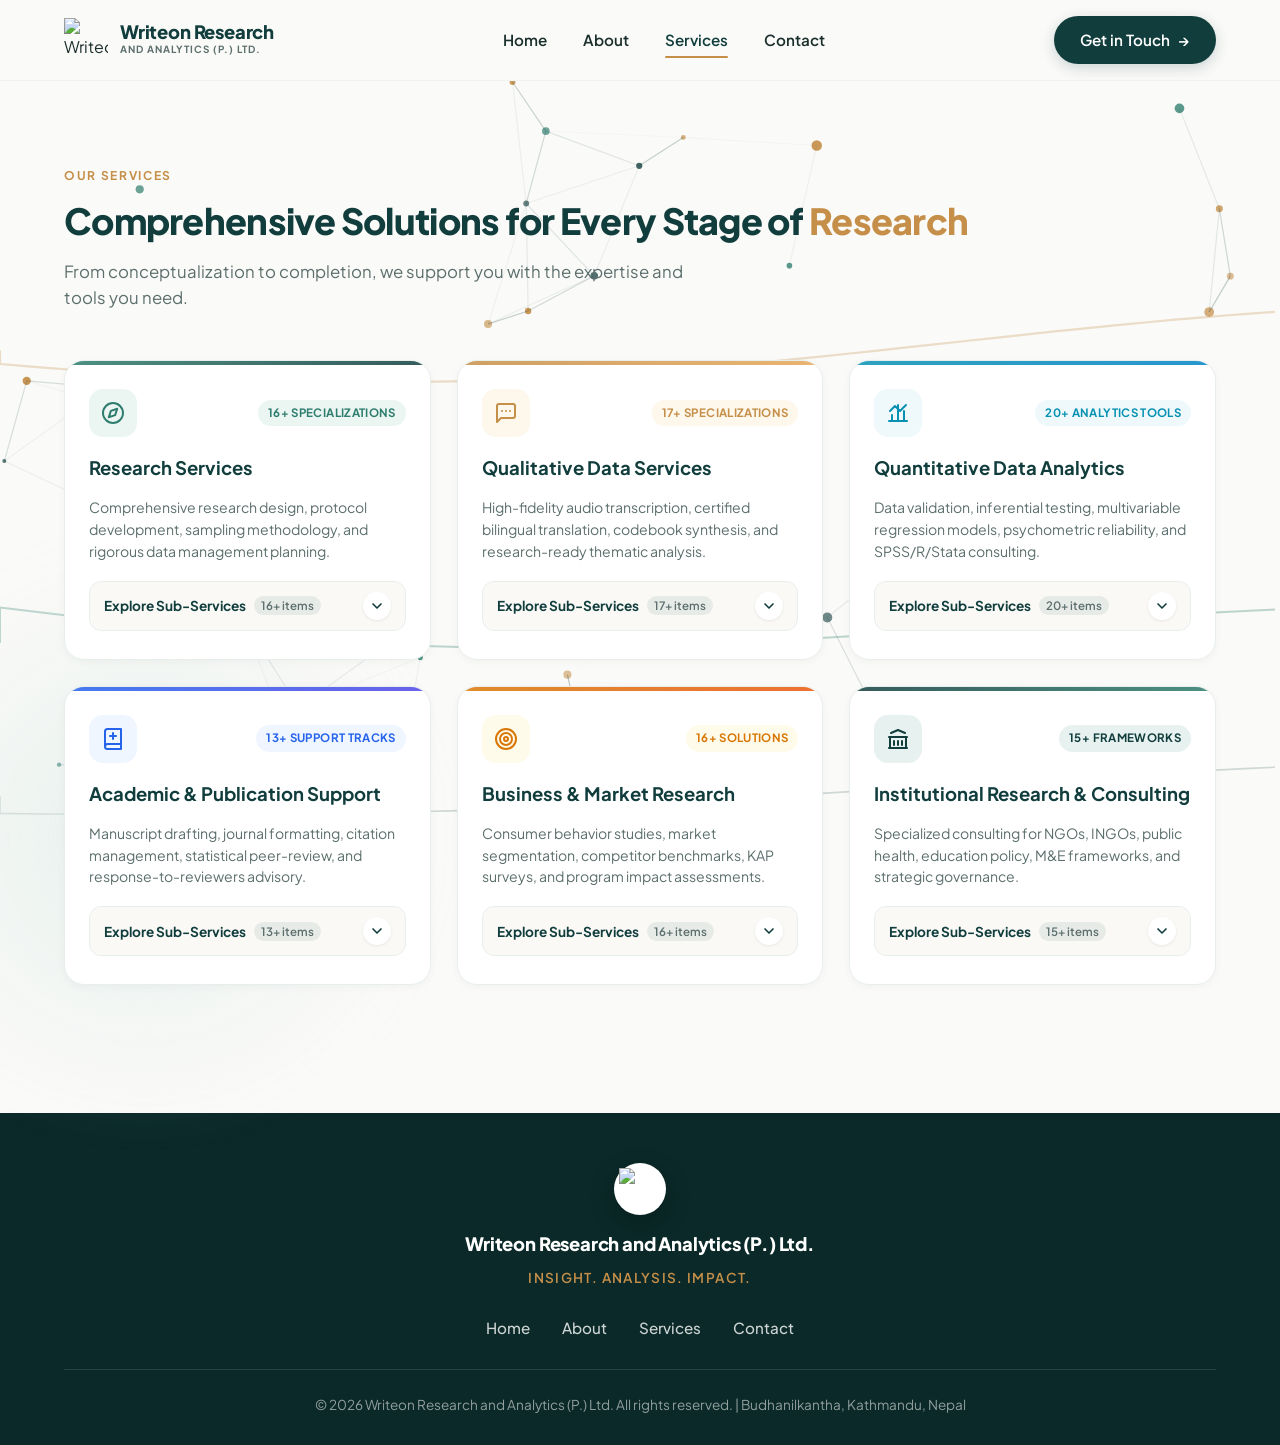
==== commit 82310e7b: "Initial commit of Writeon Research Website" ====
--- a/services.html
+++ b/services.html
@@ -1,832 +1,832 @@
-<!DOCTYPE html>
-<html lang="en">
-<head>
-  <meta charset="UTF-8">
-  <meta name="viewport" content="width=device-width, initial-scale=1.0">
-  <title>Our Services | Writeon Research and Analytics (P.) Ltd.</title>
-  
-  <!-- Official Favicon Suite -->
-  <link rel="icon" type="image/png" sizes="32x32" href="images/favicon-32x32.png?v=2">
-  <link rel="icon" type="image/png" sizes="16x16" href="images/favicon-16x16.png?v=2">
-  <link rel="apple-touch-icon" sizes="180x180" href="images/apple-touch-icon.png?v=2">
-  <link rel="shortcut icon" href="images/favicon.ico?v=2">
-  
-  <!-- Google Fonts: Plus Jakarta Sans -->
-  <link rel="preconnect" href="https://fonts.googleapis.com">
-  <link rel="preconnect" href="https://fonts.gstatic.com" crossorigin>
-  <link href="https://fonts.googleapis.com/css2?family=Plus+Jakarta+Sans:wght@400;500;600;700;800&display=swap" rel="stylesheet">
-  
-  <!-- Custom Stylesheet -->
-  <link rel="stylesheet" href="style.css">
-</head>
-<body>
-
-  <!-- ==============================================
-       HEADER / NAVBAR
-  =============================================== -->
-  <header class="navbar" id="navbar">
-    <div class="container nav-container">
-      
-      <!-- Brand Logo -->
-      <a href="index.html" class="brand-logo" aria-label="Writeon Research and Analytics Home">
-        <div class="logo-icon">
-          <img src="images/Company logo.png" alt="Writeon Research and Analytics Logo" class="brand-logo-img">
-        </div>
-        <div class="logo-text">
-          <span class="logo-title">Writeon Research</span>
-          <span class="logo-sub">AND ANALYTICS (P.) LTD.</span>
-        </div>
-      </a>
-
-      <!-- Desktop Navigation Menu -->
-      <nav class="nav-menu" id="navMenu">
-        <a href="index.html" class="nav-link ">Home</a>
-        <a href="about.html" class="nav-link ">About</a>
-        <a href="services.html" class="nav-link active">Services</a>
-        <a href="contact.html" class="nav-link ">Contact</a>
-      </nav>
-
-      <!-- Header CTA Button -->
-      <div class="nav-actions">
-        <a href="contact.html" class="btn btn-primary btn-pill">
-          Get in Touch <span class="arrow">&rarr;</span>
-        </a>
-        
-        <!-- Mobile Menu Toggle Button -->
-        <button class="mobile-toggle" id="mobileToggle" aria-label="Toggle Navigation Menu">
-          <span></span>
-          <span></span>
-          <span></span>
-        </button>
-      </div>
-
-    </div>
-
-    <!-- Mobile Dropdown Navigation -->
-    <div class="mobile-menu" id="mobileMenu">
-      <a href="index.html" class="mobile-nav-link ">Home</a>
-      <a href="about.html" class="mobile-nav-link ">About</a>
-      <a href="services.html" class="mobile-nav-link active">Services</a>
-      <a href="contact.html" class="mobile-nav-link ">Contact</a>
-      <a href="contact.html" class="btn btn-primary btn-pill mobile-cta">Get in Touch &rarr;</a>
-    </div>
-  </header>
-
-  <main>
-    <!-- Section 20 Full-Website Background Animation: Fixed Viewport Research Data & Wave Canvas -->
-    <canvas id="siteAmbientCanvas" class="site-ambient-canvas" aria-hidden="true"></canvas>
-
-    <section class="section services-section" id="services">
-      <!-- Background Shapes -->
-      <div class="bg-shape blob-sage blob-services liquid-blob-2"></div>
-
-      <div class="container">
-        
-        <!-- Section Header -->
-        <div class="section-header">
-          <div class="eyebrow-tag">OUR SERVICES</div>
-          <h2 class="section-title">
-            Comprehensive Solutions for Every Stage of <span class="text-accent">Research</span>
-          </h2>
-          <p class="section-subtitle">
-            From conceptualization to completion, we support you with the expertise and tools you need.
-          </p>
-        </div>
-
-        <!-- 6 Main Services Grid with Interactive Sub-Services Drawers -->
-        <div class="services-grid services-grid-6">
-          
-          <!-- Service Card 1: Research Services -->
-          <div class="service-card service-theme-research" data-service="research">
-            <div class="service-card-header">
-              <div class="service-card-topbar">
-                <div class="service-icon icon-research">
-                  <!-- Compass / Exploration & Methodology Icon -->
-                  <svg viewBox="0 0 24 24" fill="none" stroke="currentColor" stroke-width="2" stroke-linecap="round" stroke-linejoin="round"><circle cx="12" cy="12" r="10"/><polygon points="16.24 7.76 14.12 14.12 7.76 16.24 9.88 9.88 16.24 7.76"/></svg>
-                </div>
-                <span class="service-badge">16+ Specializations</span>
-              </div>
-              <h3 class="service-title">Research Services</h3>
-              <p class="service-desc">
-                Comprehensive research design, protocol development, sampling methodology, and rigorous data management planning.
-              </p>
-            </div>
-
-            <!-- Interactive Toggle Trigger -->
-            <button class="service-toggle-btn" type="button" aria-expanded="false" aria-controls="subservices-research">
-              <span class="toggle-btn-main">
-                <span class="toggle-action-label">Explore Sub-Services</span>
-                <span class="toggle-count-pill">16+ items</span>
-              </span>
-              <span class="toggle-icon-bubble">
-                <svg class="toggle-chevron" viewBox="0 0 24 24" fill="none" stroke="currentColor" stroke-width="2.5" stroke-linecap="round" stroke-linejoin="round"><polyline points="6 9 12 15 18 9"/></svg>
-              </span>
-            </button>
-
-            <!-- Collapsible Sub-Services Drawer -->
-            <div class="service-drawer" id="subservices-research">
-              <div class="service-drawer-inner">
-                <div class="drawer-header-strip">
-                  <span class="drawer-heading">Research Capabilities & Methodology</span>
-                  <span class="drawer-tag">Full Scope</span>
-                </div>
-                <ul class="subservices-list">
-                  <li class="subservice-item" style="--idx: 1;">
-                    <span class="subservice-check"><svg viewBox="0 0 20 20" fill="currentColor"><path fill-rule="evenodd" d="M16.704 4.153a.75.75 0 0 1 .143 1.052l-8 10.5a.75.75 0 0 1-1.127.075l-4.5-4.5a.75.75 0 0 1 1.06-1.06l3.894 3.893 7.48-9.817a.75.75 0 0 1 1.05-.143Z" clip-rule="evenodd"/></svg></span>
-                    <span class="subservice-name">Research question development and refinement</span>
-                  </li>
-                  <li class="subservice-item" style="--idx: 2;">
-                    <span class="subservice-check"><svg viewBox="0 0 20 20" fill="currentColor"><path fill-rule="evenodd" d="M16.704 4.153a.75.75 0 0 1 .143 1.052l-8 10.5a.75.75 0 0 1-1.127.075l-4.5-4.5a.75.75 0 0 1 1.06-1.06l3.894 3.893 7.48-9.817a.75.75 0 0 1 1.05-.143Z" clip-rule="evenodd"/></svg></span>
-                    <span class="subservice-name">Research proposal development</span>
-                  </li>
-                  <li class="subservice-item" style="--idx: 3;">
-                    <span class="subservice-check"><svg viewBox="0 0 20 20" fill="currentColor"><path fill-rule="evenodd" d="M16.704 4.153a.75.75 0 0 1 .143 1.052l-8 10.5a.75.75 0 0 1-1.127.075l-4.5-4.5a.75.75 0 0 1 1.06-1.06l3.894 3.893 7.48-9.817a.75.75 0 0 1 1.05-.143Z" clip-rule="evenodd"/></svg></span>
-                    <span class="subservice-name">Research protocol development</span>
-                  </li>
-                  <li class="subservice-item" style="--idx: 4;">
-                    <span class="subservice-check"><svg viewBox="0 0 20 20" fill="currentColor"><path fill-rule="evenodd" d="M16.704 4.153a.75.75 0 0 1 .143 1.052l-8 10.5a.75.75 0 0 1-1.127.075l-4.5-4.5a.75.75 0 0 1 1.06-1.06l3.894 3.893 7.48-9.817a.75.75 0 0 1 1.05-.143Z" clip-rule="evenodd"/></svg></span>
-                    <span class="subservice-name">Research methodology consultation</span>
-                  </li>
-                  <li class="subservice-item" style="--idx: 5;">
-                    <span class="subservice-check"><svg viewBox="0 0 20 20" fill="currentColor"><path fill-rule="evenodd" d="M16.704 4.153a.75.75 0 0 1 .143 1.052l-8 10.5a.75.75 0 0 1-1.127.075l-4.5-4.5a.75.75 0 0 1 1.06-1.06l3.894 3.893 7.48-9.817a.75.75 0 0 1 1.05-.143Z" clip-rule="evenodd"/></svg></span>
-                    <span class="subservice-name">Literature review and evidence mapping</span>
-                  </li>
-                  <li class="subservice-item" style="--idx: 6;">
-                    <span class="subservice-check"><svg viewBox="0 0 20 20" fill="currentColor"><path fill-rule="evenodd" d="M16.704 4.153a.75.75 0 0 1 .143 1.052l-8 10.5a.75.75 0 0 1-1.127.075l-4.5-4.5a.75.75 0 0 1 1.06-1.06l3.894 3.893 7.48-9.817a.75.75 0 0 1 1.05-.143Z" clip-rule="evenodd"/></svg></span>
-                    <span class="subservice-name">Systematic and scoping review support</span>
-                  </li>
-                  <li class="subservice-item" style="--idx: 7;">
-                    <span class="subservice-check"><svg viewBox="0 0 20 20" fill="currentColor"><path fill-rule="evenodd" d="M16.704 4.153a.75.75 0 0 1 .143 1.052l-8 10.5a.75.75 0 0 1-1.127.075l-4.5-4.5a.75.75 0 0 1 1.06-1.06l3.894 3.893 7.48-9.817a.75.75 0 0 1 1.05-.143Z" clip-rule="evenodd"/></svg></span>
-                    <span class="subservice-name">Questionnaire and survey design</span>
-                  </li>
-                  <li class="subservice-item" style="--idx: 8;">
-                    <span class="subservice-check"><svg viewBox="0 0 20 20" fill="currentColor"><path fill-rule="evenodd" d="M16.704 4.153a.75.75 0 0 1 .143 1.052l-8 10.5a.75.75 0 0 1-1.127.075l-4.5-4.5a.75.75 0 0 1 1.06-1.06l3.894 3.893 7.48-9.817a.75.75 0 0 1 1.05-.143Z" clip-rule="evenodd"/></svg></span>
-                    <span class="subservice-name">Interview and focus-group guide development</span>
-                  </li>
-                  <li class="subservice-item" style="--idx: 9;">
-                    <span class="subservice-check"><svg viewBox="0 0 20 20" fill="currentColor"><path fill-rule="evenodd" d="M16.704 4.153a.75.75 0 0 1 .143 1.052l-8 10.5a.75.75 0 0 1-1.127.075l-4.5-4.5a.75.75 0 0 1 1.06-1.06l3.894 3.893 7.48-9.817a.75.75 0 0 1 1.05-.143Z" clip-rule="evenodd"/></svg></span>
-                    <span class="subservice-name">Qualitative research design</span>
-                  </li>
-                  <li class="subservice-item" style="--idx: 10;">
-                    <span class="subservice-check"><svg viewBox="0 0 20 20" fill="currentColor"><path fill-rule="evenodd" d="M16.704 4.153a.75.75 0 0 1 .143 1.052l-8 10.5a.75.75 0 0 1-1.127.075l-4.5-4.5a.75.75 0 0 1 1.06-1.06l3.894 3.893 7.48-9.817a.75.75 0 0 1 1.05-.143Z" clip-rule="evenodd"/></svg></span>
-                    <span class="subservice-name">Quantitative research design</span>
-                  </li>
-                  <li class="subservice-item" style="--idx: 11;">
-                    <span class="subservice-check"><svg viewBox="0 0 20 20" fill="currentColor"><path fill-rule="evenodd" d="M16.704 4.153a.75.75 0 0 1 .143 1.052l-8 10.5a.75.75 0 0 1-1.127.075l-4.5-4.5a.75.75 0 0 1 1.06-1.06l3.894 3.893 7.48-9.817a.75.75 0 0 1 1.05-.143Z" clip-rule="evenodd"/></svg></span>
-                    <span class="subservice-name">Mixed-method research design</span>
-                  </li>
-                  <li class="subservice-item" style="--idx: 12;">
-                    <span class="subservice-check"><svg viewBox="0 0 20 20" fill="currentColor"><path fill-rule="evenodd" d="M16.704 4.153a.75.75 0 0 1 .143 1.052l-8 10.5a.75.75 0 0 1-1.127.075l-4.5-4.5a.75.75 0 0 1 1.06-1.06l3.894 3.893 7.48-9.817a.75.75 0 0 1 1.05-.143Z" clip-rule="evenodd"/></svg></span>
-                    <span class="subservice-name">Sampling strategy</span>
-                  </li>
-                  <li class="subservice-item" style="--idx: 13;">
-                    <span class="subservice-check"><svg viewBox="0 0 20 20" fill="currentColor"><path fill-rule="evenodd" d="M16.704 4.153a.75.75 0 0 1 .143 1.052l-8 10.5a.75.75 0 0 1-1.127.075l-4.5-4.5a.75.75 0 0 1 1.06-1.06l3.894 3.893 7.48-9.817a.75.75 0 0 1 1.05-.143Z" clip-rule="evenodd"/></svg></span>
-                    <span class="subservice-name">Sample-size calculation</span>
-                  </li>
-                  <li class="subservice-item" style="--idx: 14;">
-                    <span class="subservice-check"><svg viewBox="0 0 20 20" fill="currentColor"><path fill-rule="evenodd" d="M16.704 4.153a.75.75 0 0 1 .143 1.052l-8 10.5a.75.75 0 0 1-1.127.075l-4.5-4.5a.75.75 0 0 1 1.06-1.06l3.894 3.893 7.48-9.817a.75.75 0 0 1 1.05-.143Z" clip-rule="evenodd"/></svg></span>
-                    <span class="subservice-name">Data collection planning and coordination</span>
-                  </li>
-                  <li class="subservice-item" style="--idx: 15;">
-                    <span class="subservice-check"><svg viewBox="0 0 20 20" fill="currentColor"><path fill-rule="evenodd" d="M16.704 4.153a.75.75 0 0 1 .143 1.052l-8 10.5a.75.75 0 0 1-1.127.075l-4.5-4.5a.75.75 0 0 1 1.06-1.06l3.894 3.893 7.48-9.817a.75.75 0 0 1 1.05-.143Z" clip-rule="evenodd"/></svg></span>
-                    <span class="subservice-name">Pilot study design and support</span>
-                  </li>
-                  <li class="subservice-item" style="--idx: 16;">
-                    <span class="subservice-check"><svg viewBox="0 0 20 20" fill="currentColor"><path fill-rule="evenodd" d="M16.704 4.153a.75.75 0 0 1 .143 1.052l-8 10.5a.75.75 0 0 1-1.127.075l-4.5-4.5a.75.75 0 0 1 1.06-1.06l3.894 3.893 7.48-9.817a.75.75 0 0 1 1.05-.143Z" clip-rule="evenodd"/></svg></span>
-                    <span class="subservice-name">Research data management planning</span>
-                  </li>
-                  <li class="subservice-item subservice-item-more" style="--idx: 17;">
-                    <span class="subservice-check check-more"><svg viewBox="0 0 20 20" fill="currentColor"><path d="M10.75 4.75a.75.75 0 0 0-1.5 0v4.5h-4.5a.75.75 0 0 0 0 1.5h4.5v4.5a.75.75 0 0 0 1.5 0v-4.5h4.5a.75.75 0 0 0 0-1.5h-4.5v-4.5Z"/></svg></span>
-                    <span class="subservice-name subservice-more-name">
-                      <strong>And many more...</strong> Tailored research design, protocols, and custom methodology solutions.
-                    </span>
-                  </li>
-                </ul>
-                <div class="drawer-action-strip">
-                  <a href="contact.html" class="drawer-action-link">
-                    Inquire about Research Services <span class="arrow">&rarr;</span>
-                  </a>
-                </div>
-              </div>
-            </div>
-          </div>
-
-          <!-- Service Card 2: Qualitative Data Services -->
-          <div class="service-card service-theme-qualitative" data-service="qualitative">
-            <div class="service-card-header">
-              <div class="service-card-topbar">
-                <div class="service-icon icon-qualitative">
-                  <!-- Audio & Narrative Transcription Icon -->
-                  <svg viewBox="0 0 24 24" fill="none" stroke="currentColor" stroke-width="2" stroke-linecap="round" stroke-linejoin="round"><path d="M21 15a2 2 0 0 1-2 2H7l-4 4V5a2 2 0 0 1 2-2h14a2 2 0 0 1 2 2z"/><path d="M8 10h.01"/><path d="M12 10h.01"/><path d="M16 10h.01"/></svg>
-                </div>
-                <span class="service-badge">17+ Specializations</span>
-              </div>
-              <h3 class="service-title">Qualitative Data Services</h3>
-              <p class="service-desc">
-                High-fidelity audio transcription, certified bilingual translation, codebook synthesis, and research-ready thematic analysis.
-              </p>
-            </div>
-
-            <!-- Interactive Toggle Trigger -->
-            <button class="service-toggle-btn" type="button" aria-expanded="false" aria-controls="subservices-qualitative">
-              <span class="toggle-btn-main">
-                <span class="toggle-action-label">Explore Sub-Services</span>
-                <span class="toggle-count-pill">17+ items</span>
-              </span>
-              <span class="toggle-icon-bubble">
-                <svg class="toggle-chevron" viewBox="0 0 24 24" fill="none" stroke="currentColor" stroke-width="2.5" stroke-linecap="round" stroke-linejoin="round"><polyline points="6 9 12 15 18 9"/></svg>
-              </span>
-            </button>
-
-            <!-- Collapsible Sub-Services Drawer -->
-            <div class="service-drawer" id="subservices-qualitative">
-              <div class="service-drawer-inner">
-                <div class="drawer-header-strip">
-                  <span class="drawer-heading">Transcription, Translation & Qualitative Analysis</span>
-                  <span class="drawer-tag">Full Scope</span>
-                </div>
-                <ul class="subservices-list">
-                  <li class="subservice-item" style="--idx: 1;">
-                    <span class="subservice-check"><svg viewBox="0 0 20 20" fill="currentColor"><path fill-rule="evenodd" d="M16.704 4.153a.75.75 0 0 1 .143 1.052l-8 10.5a.75.75 0 0 1-1.127.075l-4.5-4.5a.75.75 0 0 1 1.06-1.06l3.894 3.893 7.48-9.817a.75.75 0 0 1 1.05-.143Z" clip-rule="evenodd"/></svg></span>
-                    <span class="subservice-name">Audio transcription</span>
-                  </li>
-                  <li class="subservice-item" style="--idx: 2;">
-                    <span class="subservice-check"><svg viewBox="0 0 20 20" fill="currentColor"><path fill-rule="evenodd" d="M16.704 4.153a.75.75 0 0 1 .143 1.052l-8 10.5a.75.75 0 0 1-1.127.075l-4.5-4.5a.75.75 0 0 1 1.06-1.06l3.894 3.893 7.48-9.817a.75.75 0 0 1 1.05-.143Z" clip-rule="evenodd"/></svg></span>
-                    <span class="subservice-name">Verbatim transcription</span>
-                  </li>
-                  <li class="subservice-item" style="--idx: 3;">
-                    <span class="subservice-check"><svg viewBox="0 0 20 20" fill="currentColor"><path fill-rule="evenodd" d="M16.704 4.153a.75.75 0 0 1 .143 1.052l-8 10.5a.75.75 0 0 1-1.127.075l-4.5-4.5a.75.75 0 0 1 1.06-1.06l3.894 3.893 7.48-9.817a.75.75 0 0 1 1.05-.143Z" clip-rule="evenodd"/></svg></span>
-                    <span class="subservice-name">Intelligent/clean transcription</span>
-                  </li>
-                  <li class="subservice-item" style="--idx: 4;">
-                    <span class="subservice-check"><svg viewBox="0 0 20 20" fill="currentColor"><path fill-rule="evenodd" d="M16.704 4.153a.75.75 0 0 1 .143 1.052l-8 10.5a.75.75 0 0 1-1.127.075l-4.5-4.5a.75.75 0 0 1 1.06-1.06l3.894 3.893 7.48-9.817a.75.75 0 0 1 1.05-.143Z" clip-rule="evenodd"/></svg></span>
-                    <span class="subservice-name">Nepali–English translation</span>
-                  </li>
-                  <li class="subservice-item" style="--idx: 5;">
-                    <span class="subservice-check"><svg viewBox="0 0 20 20" fill="currentColor"><path fill-rule="evenodd" d="M16.704 4.153a.75.75 0 0 1 .143 1.052l-8 10.5a.75.75 0 0 1-1.127.075l-4.5-4.5a.75.75 0 0 1 1.06-1.06l3.894 3.893 7.48-9.817a.75.75 0 0 1 1.05-.143Z" clip-rule="evenodd"/></svg></span>
-                    <span class="subservice-name">English–Nepali translation</span>
-                  </li>
-                  <li class="subservice-item" style="--idx: 6;">
-                    <span class="subservice-check"><svg viewBox="0 0 20 20" fill="currentColor"><path fill-rule="evenodd" d="M16.704 4.153a.75.75 0 0 1 .143 1.052l-8 10.5a.75.75 0 0 1-1.127.075l-4.5-4.5a.75.75 0 0 1 1.06-1.06l3.894 3.893 7.48-9.817a.75.75 0 0 1 1.05-.143Z" clip-rule="evenodd"/></svg></span>
-                    <span class="subservice-name">Back-translation</span>
-                  </li>
-                  <li class="subservice-item" style="--idx: 7;">
-                    <span class="subservice-check"><svg viewBox="0 0 20 20" fill="currentColor"><path fill-rule="evenodd" d="M16.704 4.153a.75.75 0 0 1 .143 1.052l-8 10.5a.75.75 0 0 1-1.127.075l-4.5-4.5a.75.75 0 0 1 1.06-1.06l3.894 3.893 7.48-9.817a.75.75 0 0 1 1.05-.143Z" clip-rule="evenodd"/></svg></span>
-                    <span class="subservice-name">Speaker identification</span>
-                  </li>
-                  <li class="subservice-item" style="--idx: 8;">
-                    <span class="subservice-check"><svg viewBox="0 0 20 20" fill="currentColor"><path fill-rule="evenodd" d="M16.704 4.153a.75.75 0 0 1 .143 1.052l-8 10.5a.75.75 0 0 1-1.127.075l-4.5-4.5a.75.75 0 0 1 1.06-1.06l3.894 3.893 7.48-9.817a.75.75 0 0 1 1.05-.143Z" clip-rule="evenodd"/></svg></span>
-                    <span class="subservice-name">Interview-question-wise organization</span>
-                  </li>
-                  <li class="subservice-item" style="--idx: 9;">
-                    <span class="subservice-check"><svg viewBox="0 0 20 20" fill="currentColor"><path fill-rule="evenodd" d="M16.704 4.153a.75.75 0 0 1 .143 1.052l-8 10.5a.75.75 0 0 1-1.127.075l-4.5-4.5a.75.75 0 0 1 1.06-1.06l3.894 3.893 7.48-9.817a.75.75 0 0 1 1.05-.143Z" clip-rule="evenodd"/></svg></span>
-                    <span class="subservice-name">Transcript cleaning and proofreading</span>
-                  </li>
-                  <li class="subservice-item" style="--idx: 10;">
-                    <span class="subservice-check"><svg viewBox="0 0 20 20" fill="currentColor"><path fill-rule="evenodd" d="M16.704 4.153a.75.75 0 0 1 .143 1.052l-8 10.5a.75.75 0 0 1-1.127.075l-4.5-4.5a.75.75 0 0 1 1.06-1.06l3.894 3.893 7.48-9.817a.75.75 0 0 1 1.05-.143Z" clip-rule="evenodd"/></svg></span>
-                    <span class="subservice-name">Codebook development</span>
-                  </li>
-                  <li class="subservice-item" style="--idx: 11;">
-                    <span class="subservice-check"><svg viewBox="0 0 20 20" fill="currentColor"><path fill-rule="evenodd" d="M16.704 4.153a.75.75 0 0 1 .143 1.052l-8 10.5a.75.75 0 0 1-1.127.075l-4.5-4.5a.75.75 0 0 1 1.06-1.06l3.894 3.893 7.48-9.817a.75.75 0 0 1 1.05-.143Z" clip-rule="evenodd"/></svg></span>
-                    <span class="subservice-name">Qualitative coding</span>
-                  </li>
-                  <li class="subservice-item" style="--idx: 12;">
-                    <span class="subservice-check"><svg viewBox="0 0 20 20" fill="currentColor"><path fill-rule="evenodd" d="M16.704 4.153a.75.75 0 0 1 .143 1.052l-8 10.5a.75.75 0 0 1-1.127.075l-4.5-4.5a.75.75 0 0 1 1.06-1.06l3.894 3.893 7.48-9.817a.75.75 0 0 1 1.05-.143Z" clip-rule="evenodd"/></svg></span>
-                    <span class="subservice-name">Thematic analysis</span>
-                  </li>
-                  <li class="subservice-item" style="--idx: 13;">
-                    <span class="subservice-check"><svg viewBox="0 0 20 20" fill="currentColor"><path fill-rule="evenodd" d="M16.704 4.153a.75.75 0 0 1 .143 1.052l-8 10.5a.75.75 0 0 1-1.127.075l-4.5-4.5a.75.75 0 0 1 1.06-1.06l3.894 3.893 7.48-9.817a.75.75 0 0 1 1.05-.143Z" clip-rule="evenodd"/></svg></span>
-                    <span class="subservice-name">Content analysis</span>
-                  </li>
-                  <li class="subservice-item" style="--idx: 14;">
-                    <span class="subservice-check"><svg viewBox="0 0 20 20" fill="currentColor"><path fill-rule="evenodd" d="M16.704 4.153a.75.75 0 0 1 .143 1.052l-8 10.5a.75.75 0 0 1-1.127.075l-4.5-4.5a.75.75 0 0 1 1.06-1.06l3.894 3.893 7.48-9.817a.75.75 0 0 1 1.05-.143Z" clip-rule="evenodd"/></svg></span>
-                    <span class="subservice-name">Framework analysis</span>
-                  </li>
-                  <li class="subservice-item" style="--idx: 15;">
-                    <span class="subservice-check"><svg viewBox="0 0 20 20" fill="currentColor"><path fill-rule="evenodd" d="M16.704 4.153a.75.75 0 0 1 .143 1.052l-8 10.5a.75.75 0 0 1-1.127.075l-4.5-4.5a.75.75 0 0 1 1.06-1.06l3.894 3.893 7.48-9.817a.75.75 0 0 1 1.05-.143Z" clip-rule="evenodd"/></svg></span>
-                    <span class="subservice-name">Cross-case analysis</span>
-                  </li>
-                  <li class="subservice-item" style="--idx: 16;">
-                    <span class="subservice-check"><svg viewBox="0 0 20 20" fill="currentColor"><path fill-rule="evenodd" d="M16.704 4.153a.75.75 0 0 1 .143 1.052l-8 10.5a.75.75 0 0 1-1.127.075l-4.5-4.5a.75.75 0 0 1 1.06-1.06l3.894 3.893 7.48-9.817a.75.75 0 0 1 1.05-.143Z" clip-rule="evenodd"/></svg></span>
-                    <span class="subservice-name">Qualitative findings synthesis</span>
-                  </li>
-                  <li class="subservice-item" style="--idx: 17;">
-                    <span class="subservice-check"><svg viewBox="0 0 20 20" fill="currentColor"><path fill-rule="evenodd" d="M16.704 4.153a.75.75 0 0 1 .143 1.052l-8 10.5a.75.75 0 0 1-1.127.075l-4.5-4.5a.75.75 0 0 1 1.06-1.06l3.894 3.893 7.48-9.817a.75.75 0 0 1 1.05-.143Z" clip-rule="evenodd"/></svg></span>
-                    <span class="subservice-name">Research-ready qualitative reports</span>
-                  </li>
-                  <li class="subservice-item subservice-item-more" style="--idx: 18;">
-                    <span class="subservice-check check-more"><svg viewBox="0 0 20 20" fill="currentColor"><path d="M10.75 4.75a.75.75 0 0 0-1.5 0v4.5h-4.5a.75.75 0 0 0 0 1.5h4.5v4.5a.75.75 0 0 0 1.5 0v-4.5h4.5a.75.75 0 0 0 0-1.5h-4.5v-4.5Z"/></svg></span>
-                    <span class="subservice-name subservice-more-name">
-                      <strong>And many more...</strong> Specialized transcription formats, bilingual translations, and qualitative syntheses.
-                    </span>
-                  </li>
-                </ul>
-                <div class="drawer-action-strip">
-                  <a href="contact.html" class="drawer-action-link">
-                    Inquire about Qualitative Services <span class="arrow">&rarr;</span>
-                  </a>
-                </div>
-              </div>
-            </div>
-          </div>
-
-          <!-- Service Card 3: Quantitative Data Analytics -->
-          <div class="service-card service-theme-quantitative" data-service="quantitative">
-            <div class="service-card-header">
-              <div class="service-card-topbar">
-                <div class="service-icon icon-quantitative">
-                  <!-- Charts & Advanced Statistical Tools Icon -->
-                  <svg viewBox="0 0 24 24" fill="none" stroke="currentColor" stroke-width="2" stroke-linecap="round" stroke-linejoin="round"><line x1="18" y1="20" x2="18" y2="10"/><line x1="12" y1="20" x2="12" y2="4"/><line x1="6" y1="20" x2="6" y2="14"/><path d="M3 20h18"/><path d="m4 10 5-5 5 5 6-6"/></svg>
-                </div>
-                <span class="service-badge">20+ Analytics Tools</span>
-              </div>
-              <h3 class="service-title">Quantitative Data Analytics</h3>
-              <p class="service-desc">
-                Data validation, inferential testing, multivariable regression models, psychometric reliability, and SPSS/R/Stata consulting.
-              </p>
-            </div>
-
-            <!-- Interactive Toggle Trigger -->
-            <button class="service-toggle-btn" type="button" aria-expanded="false" aria-controls="subservices-quantitative">
-              <span class="toggle-btn-main">
-                <span class="toggle-action-label">Explore Sub-Services</span>
-                <span class="toggle-count-pill">20+ items</span>
-              </span>
-              <span class="toggle-icon-bubble">
-                <svg class="toggle-chevron" viewBox="0 0 24 24" fill="none" stroke="currentColor" stroke-width="2.5" stroke-linecap="round" stroke-linejoin="round"><polyline points="6 9 12 15 18 9"/></svg>
-              </span>
-            </button>
-
-            <!-- Collapsible Sub-Services Drawer -->
-            <div class="service-drawer" id="subservices-quantitative">
-              <div class="service-drawer-inner">
-                <div class="drawer-header-strip">
-                  <span class="drawer-heading">Statistical Modeling & Data Analytics</span>
-                  <span class="drawer-tag">Full Scope</span>
-                </div>
-                <ul class="subservices-list">
-                  <li class="subservice-item" style="--idx: 1;">
-                    <span class="subservice-check"><svg viewBox="0 0 20 20" fill="currentColor"><path fill-rule="evenodd" d="M16.704 4.153a.75.75 0 0 1 .143 1.052l-8 10.5a.75.75 0 0 1-1.127.075l-4.5-4.5a.75.75 0 0 1 1.06-1.06l3.894 3.893 7.48-9.817a.75.75 0 0 1 1.05-.143Z" clip-rule="evenodd"/></svg></span>
-                    <span class="subservice-name">Data entry and data coding</span>
-                  </li>
-                  <li class="subservice-item" style="--idx: 2;">
-                    <span class="subservice-check"><svg viewBox="0 0 20 20" fill="currentColor"><path fill-rule="evenodd" d="M16.704 4.153a.75.75 0 0 1 .143 1.052l-8 10.5a.75.75 0 0 1-1.127.075l-4.5-4.5a.75.75 0 0 1 1.06-1.06l3.894 3.893 7.48-9.817a.75.75 0 0 1 1.05-.143Z" clip-rule="evenodd"/></svg></span>
-                    <span class="subservice-name">Data cleaning and validation</span>
-                  </li>
-                  <li class="subservice-item" style="--idx: 3;">
-                    <span class="subservice-check"><svg viewBox="0 0 20 20" fill="currentColor"><path fill-rule="evenodd" d="M16.704 4.153a.75.75 0 0 1 .143 1.052l-8 10.5a.75.75 0 0 1-1.127.075l-4.5-4.5a.75.75 0 0 1 1.06-1.06l3.894 3.893 7.48-9.817a.75.75 0 0 1 1.05-.143Z" clip-rule="evenodd"/></svg></span>
-                    <span class="subservice-name">Missing-data assessment</span>
-                  </li>
-                  <li class="subservice-item" style="--idx: 4;">
-                    <span class="subservice-check"><svg viewBox="0 0 20 20" fill="currentColor"><path fill-rule="evenodd" d="M16.704 4.153a.75.75 0 0 1 .143 1.052l-8 10.5a.75.75 0 0 1-1.127.075l-4.5-4.5a.75.75 0 0 1 1.06-1.06l3.894 3.893 7.48-9.817a.75.75 0 0 1 1.05-.143Z" clip-rule="evenodd"/></svg></span>
-                    <span class="subservice-name">Descriptive statistics</span>
-                  </li>
-                  <li class="subservice-item" style="--idx: 5;">
-                    <span class="subservice-check"><svg viewBox="0 0 20 20" fill="currentColor"><path fill-rule="evenodd" d="M16.704 4.153a.75.75 0 0 1 .143 1.052l-8 10.5a.75.75 0 0 1-1.127.075l-4.5-4.5a.75.75 0 0 1 1.06-1.06l3.894 3.893 7.48-9.817a.75.75 0 0 1 1.05-.143Z" clip-rule="evenodd"/></svg></span>
-                    <span class="subservice-name">Frequency and percentage analysis</span>
-                  </li>
-                  <li class="subservice-item" style="--idx: 6;">
-                    <span class="subservice-check"><svg viewBox="0 0 20 20" fill="currentColor"><path fill-rule="evenodd" d="M16.704 4.153a.75.75 0 0 1 .143 1.052l-8 10.5a.75.75 0 0 1-1.127.075l-4.5-4.5a.75.75 0 0 1 1.06-1.06l3.894 3.893 7.48-9.817a.75.75 0 0 1 1.05-.143Z" clip-rule="evenodd"/></svg></span>
-                    <span class="subservice-name">Measures of central tendency and dispersion</span>
-                  </li>
-                  <li class="subservice-item" style="--idx: 7;">
-                    <span class="subservice-check"><svg viewBox="0 0 20 20" fill="currentColor"><path fill-rule="evenodd" d="M16.704 4.153a.75.75 0 0 1 .143 1.052l-8 10.5a.75.75 0 0 1-1.127.075l-4.5-4.5a.75.75 0 0 1 1.06-1.06l3.894 3.893 7.48-9.817a.75.75 0 0 1 1.05-.143Z" clip-rule="evenodd"/></svg></span>
-                    <span class="subservice-name">Cross-tabulation</span>
-                  </li>
-                  <li class="subservice-item" style="--idx: 8;">
-                    <span class="subservice-check"><svg viewBox="0 0 20 20" fill="currentColor"><path fill-rule="evenodd" d="M16.704 4.153a.75.75 0 0 1 .143 1.052l-8 10.5a.75.75 0 0 1-1.127.075l-4.5-4.5a.75.75 0 0 1 1.06-1.06l3.894 3.893 7.48-9.817a.75.75 0 0 1 1.05-.143Z" clip-rule="evenodd"/></svg></span>
-                    <span class="subservice-name">Chi-square tests</span>
-                  </li>
-                  <li class="subservice-item" style="--idx: 9;">
-                    <span class="subservice-check"><svg viewBox="0 0 20 20" fill="currentColor"><path fill-rule="evenodd" d="M16.704 4.153a.75.75 0 0 1 .143 1.052l-8 10.5a.75.75 0 0 1-1.127.075l-4.5-4.5a.75.75 0 0 1 1.06-1.06l3.894 3.893 7.48-9.817a.75.75 0 0 1 1.05-.143Z" clip-rule="evenodd"/></svg></span>
-                    <span class="subservice-name">t-tests</span>
-                  </li>
-                  <li class="subservice-item" style="--idx: 10;">
-                    <span class="subservice-check"><svg viewBox="0 0 20 20" fill="currentColor"><path fill-rule="evenodd" d="M16.704 4.153a.75.75 0 0 1 .143 1.052l-8 10.5a.75.75 0 0 1-1.127.075l-4.5-4.5a.75.75 0 0 1 1.06-1.06l3.894 3.893 7.48-9.817a.75.75 0 0 1 1.05-.143Z" clip-rule="evenodd"/></svg></span>
-                    <span class="subservice-name">ANOVA</span>
-                  </li>
-                  <li class="subservice-item" style="--idx: 11;">
-                    <span class="subservice-check"><svg viewBox="0 0 20 20" fill="currentColor"><path fill-rule="evenodd" d="M16.704 4.153a.75.75 0 0 1 .143 1.052l-8 10.5a.75.75 0 0 1-1.127.075l-4.5-4.5a.75.75 0 0 1 1.06-1.06l3.894 3.893 7.48-9.817a.75.75 0 0 1 1.05-.143Z" clip-rule="evenodd"/></svg></span>
-                    <span class="subservice-name">Correlation analysis</span>
-                  </li>
-                  <li class="subservice-item" style="--idx: 12;">
-                    <span class="subservice-check"><svg viewBox="0 0 20 20" fill="currentColor"><path fill-rule="evenodd" d="M16.704 4.153a.75.75 0 0 1 .143 1.052l-8 10.5a.75.75 0 0 1-1.127.075l-4.5-4.5a.75.75 0 0 1 1.06-1.06l3.894 3.893 7.48-9.817a.75.75 0 0 1 1.05-.143Z" clip-rule="evenodd"/></svg></span>
-                    <span class="subservice-name">Linear regression</span>
-                  </li>
-                  <li class="subservice-item" style="--idx: 13;">
-                    <span class="subservice-check"><svg viewBox="0 0 20 20" fill="currentColor"><path fill-rule="evenodd" d="M16.704 4.153a.75.75 0 0 1 .143 1.052l-8 10.5a.75.75 0 0 1-1.127.075l-4.5-4.5a.75.75 0 0 1 1.06-1.06l3.894 3.893 7.48-9.817a.75.75 0 0 1 1.05-.143Z" clip-rule="evenodd"/></svg></span>
-                    <span class="subservice-name">Logistic regression</span>
-                  </li>
-                  <li class="subservice-item" style="--idx: 14;">
-                    <span class="subservice-check"><svg viewBox="0 0 20 20" fill="currentColor"><path fill-rule="evenodd" d="M16.704 4.153a.75.75 0 0 1 .143 1.052l-8 10.5a.75.75 0 0 1-1.127.075l-4.5-4.5a.75.75 0 0 1 1.06-1.06l3.894 3.893 7.48-9.817a.75.75 0 0 1 1.05-.143Z" clip-rule="evenodd"/></svg></span>
-                    <span class="subservice-name">Multivariable analysis</span>
-                  </li>
-                  <li class="subservice-item" style="--idx: 15;">
-                    <span class="subservice-check"><svg viewBox="0 0 20 20" fill="currentColor"><path fill-rule="evenodd" d="M16.704 4.153a.75.75 0 0 1 .143 1.052l-8 10.5a.75.75 0 0 1-1.127.075l-4.5-4.5a.75.75 0 0 1 1.06-1.06l3.894 3.893 7.48-9.817a.75.75 0 0 1 1.05-.143Z" clip-rule="evenodd"/></svg></span>
-                    <span class="subservice-name">Reliability analysis (e.g., Cronbach's alpha)</span>
-                  </li>
-                  <li class="subservice-item" style="--idx: 16;">
-                    <span class="subservice-check"><svg viewBox="0 0 20 20" fill="currentColor"><path fill-rule="evenodd" d="M16.704 4.153a.75.75 0 0 1 .143 1.052l-8 10.5a.75.75 0 0 1-1.127.075l-4.5-4.5a.75.75 0 0 1 1.06-1.06l3.894 3.893 7.48-9.817a.75.75 0 0 1 1.05-.143Z" clip-rule="evenodd"/></svg></span>
-                    <span class="subservice-name">Validity-related statistical support</span>
-                  </li>
-                  <li class="subservice-item" style="--idx: 17;">
-                    <span class="subservice-check"><svg viewBox="0 0 20 20" fill="currentColor"><path fill-rule="evenodd" d="M16.704 4.153a.75.75 0 0 1 .143 1.052l-8 10.5a.75.75 0 0 1-1.127.075l-4.5-4.5a.75.75 0 0 1 1.06-1.06l3.894 3.893 7.48-9.817a.75.75 0 0 1 1.05-.143Z" clip-rule="evenodd"/></svg></span>
-                    <span class="subservice-name">Epidemiological analysis</span>
-                  </li>
-                  <li class="subservice-item" style="--idx: 18;">
-                    <span class="subservice-check"><svg viewBox="0 0 20 20" fill="currentColor"><path fill-rule="evenodd" d="M16.704 4.153a.75.75 0 0 1 .143 1.052l-8 10.5a.75.75 0 0 1-1.127.075l-4.5-4.5a.75.75 0 0 1 1.06-1.06l3.894 3.893 7.48-9.817a.75.75 0 0 1 1.05-.143Z" clip-rule="evenodd"/></svg></span>
-                    <span class="subservice-name">Data visualization</span>
-                  </li>
-                  <li class="subservice-item" style="--idx: 19;">
-                    <span class="subservice-check"><svg viewBox="0 0 20 20" fill="currentColor"><path fill-rule="evenodd" d="M16.704 4.153a.75.75 0 0 1 .143 1.052l-8 10.5a.75.75 0 0 1-1.127.075l-4.5-4.5a.75.75 0 0 1 1.06-1.06l3.894 3.893 7.48-9.817a.75.75 0 0 1 1.05-.143Z" clip-rule="evenodd"/></svg></span>
-                    <span class="subservice-name">Statistical interpretation</span>
-                  </li>
-                  <li class="subservice-item" style="--idx: 20;">
-                    <span class="subservice-check"><svg viewBox="0 0 20 20" fill="currentColor"><path fill-rule="evenodd" d="M16.704 4.153a.75.75 0 0 1 .143 1.052l-8 10.5a.75.75 0 0 1-1.127.075l-4.5-4.5a.75.75 0 0 1 1.06-1.06l3.894 3.893 7.48-9.817a.75.75 0 0 1 1.05-.143Z" clip-rule="evenodd"/></svg></span>
-                    <span class="subservice-name">SPSS/R/Stata-based analysis where applicable</span>
-                  </li>
-                  <li class="subservice-item subservice-item-more" style="--idx: 21;">
-                    <span class="subservice-check check-more"><svg viewBox="0 0 20 20" fill="currentColor"><path d="M10.75 4.75a.75.75 0 0 0-1.5 0v4.5h-4.5a.75.75 0 0 0 0 1.5h4.5v4.5a.75.75 0 0 0 1.5 0v-4.5h4.5a.75.75 0 0 0 0-1.5h-4.5v-4.5Z"/></svg></span>
-                    <span class="subservice-name subservice-more-name">
-                      <strong>And many more...</strong> Advanced statistical modeling, econometric tests, and customized data analytics.
-                    </span>
-                  </li>
-                </ul>
-                <div class="drawer-action-strip">
-                  <a href="contact.html" class="drawer-action-link">
-                    Inquire about Quantitative Analytics <span class="arrow">&rarr;</span>
-                  </a>
-                </div>
-              </div>
-            </div>
-          </div>
-
-          <!-- Service Card 4: Academic & Publication Support -->
-          <div class="service-card service-theme-academic" data-service="academic">
-            <div class="service-card-header">
-              <div class="service-card-topbar">
-                <div class="service-icon icon-academic">
-                  <!-- Book & Academic Quill / Manuscript Icon -->
-                  <svg viewBox="0 0 24 24" fill="none" stroke="currentColor" stroke-width="2" stroke-linecap="round" stroke-linejoin="round"><path d="M4 19.5A2.5 2.5 0 0 1 6.5 17H20"/><path d="M6.5 2H20v20H6.5A2.5 2.5 0 0 1 4 19.5v-15A2.5 2.5 0 0 1 6.5 2z"/><path d="M12 6v6"/><path d="M9 9h6"/></svg>
-                </div>
-                <span class="service-badge">13+ Support Tracks</span>
-              </div>
-              <h3 class="service-title">Academic & Publication Support</h3>
-              <p class="service-desc">
-                Manuscript drafting, journal formatting, citation management, statistical peer-review, and response-to-reviewers advisory.
-              </p>
-            </div>
-
-            <!-- Interactive Toggle Trigger -->
-            <button class="service-toggle-btn" type="button" aria-expanded="false" aria-controls="subservices-academic">
-              <span class="toggle-btn-main">
-                <span class="toggle-action-label">Explore Sub-Services</span>
-                <span class="toggle-count-pill">13+ items</span>
-              </span>
-              <span class="toggle-icon-bubble">
-                <svg class="toggle-chevron" viewBox="0 0 24 24" fill="none" stroke="currentColor" stroke-width="2.5" stroke-linecap="round" stroke-linejoin="round"><polyline points="6 9 12 15 18 9"/></svg>
-              </span>
-            </button>
-
-            <!-- Collapsible Sub-Services Drawer -->
-            <div class="service-drawer" id="subservices-academic">
-              <div class="service-drawer-inner">
-                <div class="drawer-header-strip">
-                  <span class="drawer-heading">Dissertation, Manuscript & Editorial Advisory</span>
-                  <span class="drawer-tag">Full Scope</span>
-                </div>
-                <ul class="subservices-list">
-                  <li class="subservice-item" style="--idx: 1;">
-                    <span class="subservice-check"><svg viewBox="0 0 20 20" fill="currentColor"><path fill-rule="evenodd" d="M16.704 4.153a.75.75 0 0 1 .143 1.052l-8 10.5a.75.75 0 0 1-1.127.075l-4.5-4.5a.75.75 0 0 1 1.06-1.06l3.894 3.893 7.48-9.817a.75.75 0 0 1 1.05-.143Z" clip-rule="evenodd"/></svg></span>
-                    <span class="subservice-name">Thesis/dissertation research support</span>
-                  </li>
-                  <li class="subservice-item" style="--idx: 2;">
-                    <span class="subservice-check"><svg viewBox="0 0 20 20" fill="currentColor"><path fill-rule="evenodd" d="M16.704 4.153a.75.75 0 0 1 .143 1.052l-8 10.5a.75.75 0 0 1-1.127.075l-4.5-4.5a.75.75 0 0 1 1.06-1.06l3.894 3.893 7.48-9.817a.75.75 0 0 1 1.05-.143Z" clip-rule="evenodd"/></svg></span>
-                    <span class="subservice-name">Synopsis and proposal support</span>
-                  </li>
-                  <li class="subservice-item" style="--idx: 3;">
-                    <span class="subservice-check"><svg viewBox="0 0 20 20" fill="currentColor"><path fill-rule="evenodd" d="M16.704 4.153a.75.75 0 0 1 .143 1.052l-8 10.5a.75.75 0 0 1-1.127.075l-4.5-4.5a.75.75 0 0 1 1.06-1.06l3.894 3.893 7.48-9.817a.75.75 0 0 1 1.05-.143Z" clip-rule="evenodd"/></svg></span>
-                    <span class="subservice-name">Research manuscript preparation support</span>
-                  </li>
-                  <li class="subservice-item" style="--idx: 4;">
-                    <span class="subservice-check"><svg viewBox="0 0 20 20" fill="currentColor"><path fill-rule="evenodd" d="M16.704 4.153a.75.75 0 0 1 .143 1.052l-8 10.5a.75.75 0 0 1-1.127.075l-4.5-4.5a.75.75 0 0 1 1.06-1.06l3.894 3.893 7.48-9.817a.75.75 0 0 1 1.05-.143Z" clip-rule="evenodd"/></svg></span>
-                    <span class="subservice-name">Manuscript language editing</span>
-                  </li>
-                  <li class="subservice-item" style="--idx: 5;">
-                    <span class="subservice-check"><svg viewBox="0 0 20 20" fill="currentColor"><path fill-rule="evenodd" d="M16.704 4.153a.75.75 0 0 1 .143 1.052l-8 10.5a.75.75 0 0 1-1.127.075l-4.5-4.5a.75.75 0 0 1 1.06-1.06l3.894 3.893 7.48-9.817a.75.75 0 0 1 1.05-.143Z" clip-rule="evenodd"/></svg></span>
-                    <span class="subservice-name">Journal formatting</span>
-                  </li>
-                  <li class="subservice-item" style="--idx: 6;">
-                    <span class="subservice-check"><svg viewBox="0 0 20 20" fill="currentColor"><path fill-rule="evenodd" d="M16.704 4.153a.75.75 0 0 1 .143 1.052l-8 10.5a.75.75 0 0 1-1.127.075l-4.5-4.5a.75.75 0 0 1 1.06-1.06l3.894 3.893 7.48-9.817a.75.75 0 0 1 1.05-.143Z" clip-rule="evenodd"/></svg></span>
-                    <span class="subservice-name">Reference formatting and reference-management support</span>
-                  </li>
-                  <li class="subservice-item" style="--idx: 7;">
-                    <span class="subservice-check"><svg viewBox="0 0 20 20" fill="currentColor"><path fill-rule="evenodd" d="M16.704 4.153a.75.75 0 0 1 .143 1.052l-8 10.5a.75.75 0 0 1-1.127.075l-4.5-4.5a.75.75 0 0 1 1.06-1.06l3.894 3.893 7.48-9.817a.75.75 0 0 1 1.05-.143Z" clip-rule="evenodd"/></svg></span>
-                    <span class="subservice-name">Statistical review</span>
-                  </li>
-                  <li class="subservice-item" style="--idx: 8;">
-                    <span class="subservice-check"><svg viewBox="0 0 20 20" fill="currentColor"><path fill-rule="evenodd" d="M16.704 4.153a.75.75 0 0 1 .143 1.052l-8 10.5a.75.75 0 0 1-1.127.075l-4.5-4.5a.75.75 0 0 1 1.06-1.06l3.894 3.893 7.48-9.817a.75.75 0 0 1 1.05-.143Z" clip-rule="evenodd"/></svg></span>
-                    <span class="subservice-name">Research poster preparation</span>
-                  </li>
-                  <li class="subservice-item" style="--idx: 9;">
-                    <span class="subservice-check"><svg viewBox="0 0 20 20" fill="currentColor"><path fill-rule="evenodd" d="M16.704 4.153a.75.75 0 0 1 .143 1.052l-8 10.5a.75.75 0 0 1-1.127.075l-4.5-4.5a.75.75 0 0 1 1.06-1.06l3.894 3.893 7.48-9.817a.75.75 0 0 1 1.05-.143Z" clip-rule="evenodd"/></svg></span>
-                    <span class="subservice-name">Conference abstract preparation</span>
-                  </li>
-                  <li class="subservice-item" style="--idx: 10;">
-                    <span class="subservice-check"><svg viewBox="0 0 20 20" fill="currentColor"><path fill-rule="evenodd" d="M16.704 4.153a.75.75 0 0 1 .143 1.052l-8 10.5a.75.75 0 0 1-1.127.075l-4.5-4.5a.75.75 0 0 1 1.06-1.06l3.894 3.893 7.48-9.817a.75.75 0 0 1 1.05-.143Z" clip-rule="evenodd"/></svg></span>
-                    <span class="subservice-name">Conference presentation support</span>
-                  </li>
-                  <li class="subservice-item" style="--idx: 11;">
-                    <span class="subservice-check"><svg viewBox="0 0 20 20" fill="currentColor"><path fill-rule="evenodd" d="M16.704 4.153a.75.75 0 0 1 .143 1.052l-8 10.5a.75.75 0 0 1-1.127.075l-4.5-4.5a.75.75 0 0 1 1.06-1.06l3.894 3.893 7.48-9.817a.75.75 0 0 1 1.05-.143Z" clip-rule="evenodd"/></svg></span>
-                    <span class="subservice-name">Response-to-reviewers support</span>
-                  </li>
-                  <li class="subservice-item" style="--idx: 12;">
-                    <span class="subservice-check"><svg viewBox="0 0 20 20" fill="currentColor"><path fill-rule="evenodd" d="M16.704 4.153a.75.75 0 0 1 .143 1.052l-8 10.5a.75.75 0 0 1-1.127.075l-4.5-4.5a.75.75 0 0 1 1.06-1.06l3.894 3.893 7.48-9.817a.75.75 0 0 1 1.05-.143Z" clip-rule="evenodd"/></svg></span>
-                    <span class="subservice-name">Publication-readiness assessment</span>
-                  </li>
-                  <li class="subservice-item" style="--idx: 13;">
-                    <span class="subservice-check"><svg viewBox="0 0 20 20" fill="currentColor"><path fill-rule="evenodd" d="M16.704 4.153a.75.75 0 0 1 .143 1.052l-8 10.5a.75.75 0 0 1-1.127.075l-4.5-4.5a.75.75 0 0 1 1.06-1.06l3.894 3.893 7.48-9.817a.75.75 0 0 1 1.05-.143Z" clip-rule="evenodd"/></svg></span>
-                    <span class="subservice-name">Systematic-review support</span>
-                  </li>
-                  <li class="subservice-item subservice-item-more" style="--idx: 14;">
-                    <span class="subservice-check check-more"><svg viewBox="0 0 20 20" fill="currentColor"><path d="M10.75 4.75a.75.75 0 0 0-1.5 0v4.5h-4.5a.75.75 0 0 0 0 1.5h4.5v4.5a.75.75 0 0 0 1.5 0v-4.5h4.5a.75.75 0 0 0 0-1.5h-4.5v-4.5Z"/></svg></span>
-                    <span class="subservice-name subservice-more-name">
-                      <strong>And many more...</strong> Dedicated thesis guidance, journal peer-review advisory, and publication support.
-                    </span>
-                  </li>
-                </ul>
-                <div class="drawer-action-strip">
-                  <a href="contact.html" class="drawer-action-link">
-                    Inquire about Academic Support <span class="arrow">&rarr;</span>
-                  </a>
-                </div>
-              </div>
-            </div>
-          </div>
-
-          <!-- Service Card 5: Business & Market Research -->
-          <div class="service-card service-theme-business" data-service="business">
-            <div class="service-card-header">
-              <div class="service-card-topbar">
-                <div class="service-icon icon-business">
-                  <!-- Market Target & Strategic Insights Icon -->
-                  <svg viewBox="0 0 24 24" fill="none" stroke="currentColor" stroke-width="2" stroke-linecap="round" stroke-linejoin="round"><circle cx="12" cy="12" r="10"/><circle cx="12" cy="12" r="6"/><circle cx="12" cy="12" r="2"/></svg>
-                </div>
-                <span class="service-badge">16+ Solutions</span>
-              </div>
-              <h3 class="service-title">Business & Market Research</h3>
-              <p class="service-desc">
-                Consumer behavior studies, market segmentation, competitor benchmarks, KAP surveys, and program impact assessments.
-              </p>
-            </div>
-
-            <!-- Interactive Toggle Trigger -->
-            <button class="service-toggle-btn" type="button" aria-expanded="false" aria-controls="subservices-business">
-              <span class="toggle-btn-main">
-                <span class="toggle-action-label">Explore Sub-Services</span>
-                <span class="toggle-count-pill">16+ items</span>
-              </span>
-              <span class="toggle-icon-bubble">
-                <svg class="toggle-chevron" viewBox="0 0 24 24" fill="none" stroke="currentColor" stroke-width="2.5" stroke-linecap="round" stroke-linejoin="round"><polyline points="6 9 12 15 18 9"/></svg>
-              </span>
-            </button>
-
-            <!-- Collapsible Sub-Services Drawer -->
-            <div class="service-drawer" id="subservices-business">
-              <div class="service-drawer-inner">
-                <div class="drawer-header-strip">
-                  <span class="drawer-heading">Consumer Analytics & Market Strategy</span>
-                  <span class="drawer-tag">Full Scope</span>
-                </div>
-                <ul class="subservices-list">
-                  <li class="subservice-item" style="--idx: 1;">
-                    <span class="subservice-check"><svg viewBox="0 0 20 20" fill="currentColor"><path fill-rule="evenodd" d="M16.704 4.153a.75.75 0 0 1 .143 1.052l-8 10.5a.75.75 0 0 1-1.127.075l-4.5-4.5a.75.75 0 0 1 1.06-1.06l3.894 3.893 7.48-9.817a.75.75 0 0 1 1.05-.143Z" clip-rule="evenodd"/></svg></span>
-                    <span class="subservice-name">Market research</span>
-                  </li>
-                  <li class="subservice-item" style="--idx: 2;">
-                    <span class="subservice-check"><svg viewBox="0 0 20 20" fill="currentColor"><path fill-rule="evenodd" d="M16.704 4.153a.75.75 0 0 1 .143 1.052l-8 10.5a.75.75 0 0 1-1.127.075l-4.5-4.5a.75.75 0 0 1 1.06-1.06l3.894 3.893 7.48-9.817a.75.75 0 0 1 1.05-.143Z" clip-rule="evenodd"/></svg></span>
-                    <span class="subservice-name">Consumer behavior research</span>
-                  </li>
-                  <li class="subservice-item" style="--idx: 3;">
-                    <span class="subservice-check"><svg viewBox="0 0 20 20" fill="currentColor"><path fill-rule="evenodd" d="M16.704 4.153a.75.75 0 0 1 .143 1.052l-8 10.5a.75.75 0 0 1-1.127.075l-4.5-4.5a.75.75 0 0 1 1.06-1.06l3.894 3.893 7.48-9.817a.75.75 0 0 1 1.05-.143Z" clip-rule="evenodd"/></svg></span>
-                    <span class="subservice-name">Customer satisfaction studies</span>
-                  </li>
-                  <li class="subservice-item" style="--idx: 4;">
-                    <span class="subservice-check"><svg viewBox="0 0 20 20" fill="currentColor"><path fill-rule="evenodd" d="M16.704 4.153a.75.75 0 0 1 .143 1.052l-8 10.5a.75.75 0 0 1-1.127.075l-4.5-4.5a.75.75 0 0 1 1.06-1.06l3.894 3.893 7.48-9.817a.75.75 0 0 1 1.05-.143Z" clip-rule="evenodd"/></svg></span>
-                    <span class="subservice-name">Customer experience research</span>
-                  </li>
-                  <li class="subservice-item" style="--idx: 5;">
-                    <span class="subservice-check"><svg viewBox="0 0 20 20" fill="currentColor"><path fill-rule="evenodd" d="M16.704 4.153a.75.75 0 0 1 .143 1.052l-8 10.5a.75.75 0 0 1-1.127.075l-4.5-4.5a.75.75 0 0 1 1.06-1.06l3.894 3.893 7.48-9.817a.75.75 0 0 1 1.05-.143Z" clip-rule="evenodd"/></svg></span>
-                    <span class="subservice-name">Brand perception studies</span>
-                  </li>
-                  <li class="subservice-item" style="--idx: 6;">
-                    <span class="subservice-check"><svg viewBox="0 0 20 20" fill="currentColor"><path fill-rule="evenodd" d="M16.704 4.153a.75.75 0 0 1 .143 1.052l-8 10.5a.75.75 0 0 1-1.127.075l-4.5-4.5a.75.75 0 0 1 1.06-1.06l3.894 3.893 7.48-9.817a.75.75 0 0 1 1.05-.143Z" clip-rule="evenodd"/></svg></span>
-                    <span class="subservice-name">Competitor analysis</span>
-                  </li>
-                  <li class="subservice-item" style="--idx: 7;">
-                    <span class="subservice-check"><svg viewBox="0 0 20 20" fill="currentColor"><path fill-rule="evenodd" d="M16.704 4.153a.75.75 0 0 1 .143 1.052l-8 10.5a.75.75 0 0 1-1.127.075l-4.5-4.5a.75.75 0 0 1 1.06-1.06l3.894 3.893 7.48-9.817a.75.75 0 0 1 1.05-.143Z" clip-rule="evenodd"/></svg></span>
-                    <span class="subservice-name">Market segmentation</span>
-                  </li>
-                  <li class="subservice-item" style="--idx: 8;">
-                    <span class="subservice-check"><svg viewBox="0 0 20 20" fill="currentColor"><path fill-rule="evenodd" d="M16.704 4.153a.75.75 0 0 1 .143 1.052l-8 10.5a.75.75 0 0 1-1.127.075l-4.5-4.5a.75.75 0 0 1 1.06-1.06l3.894 3.893 7.48-9.817a.75.75 0 0 1 1.05-.143Z" clip-rule="evenodd"/></svg></span>
-                    <span class="subservice-name">Product/service feedback studies</span>
-                  </li>
-                  <li class="subservice-item" style="--idx: 9;">
-                    <span class="subservice-check"><svg viewBox="0 0 20 20" fill="currentColor"><path fill-rule="evenodd" d="M16.704 4.153a.75.75 0 0 1 .143 1.052l-8 10.5a.75.75 0 0 1-1.127.075l-4.5-4.5a.75.75 0 0 1 1.06-1.06l3.894 3.893 7.48-9.817a.75.75 0 0 1 1.05-.143Z" clip-rule="evenodd"/></svg></span>
-                    <span class="subservice-name">Feasibility studies</span>
-                  </li>
-                  <li class="subservice-item" style="--idx: 10;">
-                    <span class="subservice-check"><svg viewBox="0 0 20 20" fill="currentColor"><path fill-rule="evenodd" d="M16.704 4.153a.75.75 0 0 1 .143 1.052l-8 10.5a.75.75 0 0 1-1.127.075l-4.5-4.5a.75.75 0 0 1 1.06-1.06l3.894 3.893 7.48-9.817a.75.75 0 0 1 1.05-.143Z" clip-rule="evenodd"/></svg></span>
-                    <span class="subservice-name">KAP (Knowledge, Attitude and Practice) surveys</span>
-                  </li>
-                  <li class="subservice-item" style="--idx: 11;">
-                    <span class="subservice-check"><svg viewBox="0 0 20 20" fill="currentColor"><path fill-rule="evenodd" d="M16.704 4.153a.75.75 0 0 1 .143 1.052l-8 10.5a.75.75 0 0 1-1.127.075l-4.5-4.5a.75.75 0 0 1 1.06-1.06l3.894 3.893 7.48-9.817a.75.75 0 0 1 1.05-.143Z" clip-rule="evenodd"/></svg></span>
-                    <span class="subservice-name">Employee satisfaction surveys</span>
-                  </li>
-                  <li class="subservice-item" style="--idx: 12;">
-                    <span class="subservice-check"><svg viewBox="0 0 20 20" fill="currentColor"><path fill-rule="evenodd" d="M16.704 4.153a.75.75 0 0 1 .143 1.052l-8 10.5a.75.75 0 0 1-1.127.075l-4.5-4.5a.75.75 0 0 1 1.06-1.06l3.894 3.893 7.48-9.817a.75.75 0 0 1 1.05-.143Z" clip-rule="evenodd"/></svg></span>
-                    <span class="subservice-name">Organizational research</span>
-                  </li>
-                  <li class="subservice-item" style="--idx: 13;">
-                    <span class="subservice-check"><svg viewBox="0 0 20 20" fill="currentColor"><path fill-rule="evenodd" d="M16.704 4.153a.75.75 0 0 1 .143 1.052l-8 10.5a.75.75 0 0 1-1.127.075l-4.5-4.5a.75.75 0 0 1 1.06-1.06l3.894 3.893 7.48-9.817a.75.75 0 0 1 1.05-.143Z" clip-rule="evenodd"/></svg></span>
-                    <span class="subservice-name">Social-impact assessment</span>
-                  </li>
-                  <li class="subservice-item" style="--idx: 14;">
-                    <span class="subservice-check"><svg viewBox="0 0 20 20" fill="currentColor"><path fill-rule="evenodd" d="M16.704 4.153a.75.75 0 0 1 .143 1.052l-8 10.5a.75.75 0 0 1-1.127.075l-4.5-4.5a.75.75 0 0 1 1.06-1.06l3.894 3.893 7.48-9.817a.75.75 0 0 1 1.05-.143Z" clip-rule="evenodd"/></svg></span>
-                    <span class="subservice-name">Program evaluation</span>
-                  </li>
-                  <li class="subservice-item" style="--idx: 15;">
-                    <span class="subservice-check"><svg viewBox="0 0 20 20" fill="currentColor"><path fill-rule="evenodd" d="M16.704 4.153a.75.75 0 0 1 .143 1.052l-8 10.5a.75.75 0 0 1-1.127.075l-4.5-4.5a.75.75 0 0 1 1.06-1.06l3.894 3.893 7.48-9.817a.75.75 0 0 1 1.05-.143Z" clip-rule="evenodd"/></svg></span>
-                    <span class="subservice-name">Baseline and endline surveys</span>
-                  </li>
-                  <li class="subservice-item" style="--idx: 16;">
-                    <span class="subservice-check"><svg viewBox="0 0 20 20" fill="currentColor"><path fill-rule="evenodd" d="M16.704 4.153a.75.75 0 0 1 .143 1.052l-8 10.5a.75.75 0 0 1-1.127.075l-4.5-4.5a.75.75 0 0 1 1.06-1.06l3.894 3.893 7.48-9.817a.75.75 0 0 1 1.05-.143Z" clip-rule="evenodd"/></svg></span>
-                    <span class="subservice-name">Impact assessment</span>
-                  </li>
-                  <li class="subservice-item subservice-item-more" style="--idx: 17;">
-                    <span class="subservice-check check-more"><svg viewBox="0 0 20 20" fill="currentColor"><path d="M10.75 4.75a.75.75 0 0 0-1.5 0v4.5h-4.5a.75.75 0 0 0 0 1.5h4.5v4.5a.75.75 0 0 0 1.5 0v-4.5h4.5a.75.75 0 0 0 0-1.5h-4.5v-4.5Z"/></svg></span>
-                    <span class="subservice-name subservice-more-name">
-                      <strong>And many more...</strong> Bespoke industry intelligence, customer analytics, and strategic market studies.
-                    </span>
-                  </li>
-                </ul>
-                <div class="drawer-action-strip">
-                  <a href="contact.html" class="drawer-action-link">
-                    Inquire about Market Research <span class="arrow">&rarr;</span>
-                  </a>
-                </div>
-              </div>
-            </div>
-          </div>
-
-          <!-- Service Card 6: Institutional Research & Consulting -->
-          <div class="service-card service-theme-institutional" data-service="institutional">
-            <div class="service-card-header">
-              <div class="service-card-topbar">
-                <div class="service-icon icon-institutional">
-                  <!-- Institutional Columns & Governance Icon -->
-                  <svg viewBox="0 0 24 24" fill="none" stroke="currentColor" stroke-width="2" stroke-linecap="round" stroke-linejoin="round"><path d="M3 21h18"/><path d="M3 10h18"/><path d="M5 6l7-3 7 3"/><path d="M4 10v11"/><path d="M20 10v11"/><path d="M8 14v4"/><path d="M12 14v4"/><path d="M16 14v4"/></svg>
-                </div>
-                <span class="service-badge">15+ Frameworks</span>
-              </div>
-              <h3 class="service-title">Institutional Research & Consulting</h3>
-              <p class="service-desc">
-                Specialized consulting for NGOs, INGOs, public health, education policy, M&E frameworks, and strategic governance.
-              </p>
-            </div>
-
-            <!-- Interactive Toggle Trigger -->
-            <button class="service-toggle-btn" type="button" aria-expanded="false" aria-controls="subservices-institutional">
-              <span class="toggle-btn-main">
-                <span class="toggle-action-label">Explore Sub-Services</span>
-                <span class="toggle-count-pill">15+ items</span>
-              </span>
-              <span class="toggle-icon-bubble">
-                <svg class="toggle-chevron" viewBox="0 0 24 24" fill="none" stroke="currentColor" stroke-width="2.5" stroke-linecap="round" stroke-linejoin="round"><polyline points="6 9 12 15 18 9"/></svg>
-              </span>
-            </button>
-
-            <!-- Collapsible Sub-Services Drawer -->
-            <div class="service-drawer" id="subservices-institutional">
-              <div class="service-drawer-inner">
-                <div class="drawer-header-strip">
-                  <span class="drawer-heading">Institutional Advisory & Policy Research</span>
-                  <span class="drawer-tag">Full Scope</span>
-                </div>
-                <ul class="subservices-list">
-                  <li class="subservice-item" style="--idx: 1;">
-                    <span class="subservice-check"><svg viewBox="0 0 20 20" fill="currentColor"><path fill-rule="evenodd" d="M16.704 4.153a.75.75 0 0 1 .143 1.052l-8 10.5a.75.75 0 0 1-1.127.075l-4.5-4.5a.75.75 0 0 1 1.06-1.06l3.894 3.893 7.48-9.817a.75.75 0 0 1 1.05-.143Z" clip-rule="evenodd"/></svg></span>
-                    <span class="subservice-name">NGO/INGO research support</span>
-                  </li>
-                  <li class="subservice-item" style="--idx: 2;">
-                    <span class="subservice-check"><svg viewBox="0 0 20 20" fill="currentColor"><path fill-rule="evenodd" d="M16.704 4.153a.75.75 0 0 1 .143 1.052l-8 10.5a.75.75 0 0 1-1.127.075l-4.5-4.5a.75.75 0 0 1 1.06-1.06l3.894 3.893 7.48-9.817a.75.75 0 0 1 1.05-.143Z" clip-rule="evenodd"/></svg></span>
-                    <span class="subservice-name">Healthcare research</span>
-                  </li>
-                  <li class="subservice-item" style="--idx: 3;">
-                    <span class="subservice-check"><svg viewBox="0 0 20 20" fill="currentColor"><path fill-rule="evenodd" d="M16.704 4.153a.75.75 0 0 1 .143 1.052l-8 10.5a.75.75 0 0 1-1.127.075l-4.5-4.5a.75.75 0 0 1 1.06-1.06l3.894 3.893 7.48-9.817a.75.75 0 0 1 1.05-.143Z" clip-rule="evenodd"/></svg></span>
-                    <span class="subservice-name">Public-health research</span>
-                  </li>
-                  <li class="subservice-item" style="--idx: 4;">
-                    <span class="subservice-check"><svg viewBox="0 0 20 20" fill="currentColor"><path fill-rule="evenodd" d="M16.704 4.153a.75.75 0 0 1 .143 1.052l-8 10.5a.75.75 0 0 1-1.127.075l-4.5-4.5a.75.75 0 0 1 1.06-1.06l3.894 3.893 7.48-9.817a.75.75 0 0 1 1.05-.143Z" clip-rule="evenodd"/></svg></span>
-                    <span class="subservice-name">Education research</span>
-                  </li>
-                  <li class="subservice-item" style="--idx: 5;">
-                    <span class="subservice-check"><svg viewBox="0 0 20 20" fill="currentColor"><path fill-rule="evenodd" d="M16.704 4.153a.75.75 0 0 1 .143 1.052l-8 10.5a.75.75 0 0 1-1.127.075l-4.5-4.5a.75.75 0 0 1 1.06-1.06l3.894 3.893 7.48-9.817a.75.75 0 0 1 1.05-.143Z" clip-rule="evenodd"/></svg></span>
-                    <span class="subservice-name">Policy research</span>
-                  </li>
-                  <li class="subservice-item" style="--idx: 6;">
-                    <span class="subservice-check"><svg viewBox="0 0 20 20" fill="currentColor"><path fill-rule="evenodd" d="M16.704 4.153a.75.75 0 0 1 .143 1.052l-8 10.5a.75.75 0 0 1-1.127.075l-4.5-4.5a.75.75 0 0 1 1.06-1.06l3.894 3.893 7.48-9.817a.75.75 0 0 1 1.05-.143Z" clip-rule="evenodd"/></svg></span>
-                    <span class="subservice-name">Social research</span>
-                  </li>
-                  <li class="subservice-item" style="--idx: 7;">
-                    <span class="subservice-check"><svg viewBox="0 0 20 20" fill="currentColor"><path fill-rule="evenodd" d="M16.704 4.153a.75.75 0 0 1 .143 1.052l-8 10.5a.75.75 0 0 1-1.127.075l-4.5-4.5a.75.75 0 0 1 1.06-1.06l3.894 3.893 7.48-9.817a.75.75 0 0 1 1.05-.143Z" clip-rule="evenodd"/></svg></span>
-                    <span class="subservice-name">Monitoring & Evaluation (M&E)</span>
-                  </li>
-                  <li class="subservice-item" style="--idx: 8;">
-                    <span class="subservice-check"><svg viewBox="0 0 20 20" fill="currentColor"><path fill-rule="evenodd" d="M16.704 4.153a.75.75 0 0 1 .143 1.052l-8 10.5a.75.75 0 0 1-1.127.075l-4.5-4.5a.75.75 0 0 1 1.06-1.06l3.894 3.893 7.48-9.817a.75.75 0 0 1 1.05-.143Z" clip-rule="evenodd"/></svg></span>
-                    <span class="subservice-name">Needs assessments</span>
-                  </li>
-                  <li class="subservice-item" style="--idx: 9;">
-                    <span class="subservice-check"><svg viewBox="0 0 20 20" fill="currentColor"><path fill-rule="evenodd" d="M16.704 4.153a.75.75 0 0 1 .143 1.052l-8 10.5a.75.75 0 0 1-1.127.075l-4.5-4.5a.75.75 0 0 1 1.06-1.06l3.894 3.893 7.48-9.817a.75.75 0 0 1 1.05-.143Z" clip-rule="evenodd"/></svg></span>
-                    <span class="subservice-name">Community assessments</span>
-                  </li>
-                  <li class="subservice-item" style="--idx: 10;">
-                    <span class="subservice-check"><svg viewBox="0 0 20 20" fill="currentColor"><path fill-rule="evenodd" d="M16.704 4.153a.75.75 0 0 1 .143 1.052l-8 10.5a.75.75 0 0 1-1.127.075l-4.5-4.5a.75.75 0 0 1 1.06-1.06l3.894 3.893 7.48-9.817a.75.75 0 0 1 1.05-.143Z" clip-rule="evenodd"/></svg></span>
-                    <span class="subservice-name">Institutional surveys</span>
-                  </li>
-                  <li class="subservice-item" style="--idx: 11;">
-                    <span class="subservice-check"><svg viewBox="0 0 20 20" fill="currentColor"><path fill-rule="evenodd" d="M16.704 4.153a.75.75 0 0 1 .143 1.052l-8 10.5a.75.75 0 0 1-1.127.075l-4.5-4.5a.75.75 0 0 1 1.06-1.06l3.894 3.893 7.48-9.817a.75.75 0 0 1 1.05-.143Z" clip-rule="evenodd"/></svg></span>
-                    <span class="subservice-name">Employee/HR analytics</span>
-                  </li>
-                  <li class="subservice-item" style="--idx: 12;">
-                    <span class="subservice-check"><svg viewBox="0 0 20 20" fill="currentColor"><path fill-rule="evenodd" d="M16.704 4.153a.75.75 0 0 1 .143 1.052l-8 10.5a.75.75 0 0 1-1.127.075l-4.5-4.5a.75.75 0 0 1 1.06-1.06l3.894 3.893 7.48-9.817a.75.75 0 0 1 1.05-.143Z" clip-rule="evenodd"/></svg></span>
-                    <span class="subservice-name">CSR/ESG research</span>
-                  </li>
-                  <li class="subservice-item" style="--idx: 13;">
-                    <span class="subservice-check"><svg viewBox="0 0 20 20" fill="currentColor"><path fill-rule="evenodd" d="M16.704 4.153a.75.75 0 0 1 .143 1.052l-8 10.5a.75.75 0 0 1-1.127.075l-4.5-4.5a.75.75 0 0 1 1.06-1.06l3.894 3.893 7.48-9.817a.75.75 0 0 1 1.05-.143Z" clip-rule="evenodd"/></svg></span>
-                    <span class="subservice-name">Grant and proposal research support</span>
-                  </li>
-                  <li class="subservice-item" style="--idx: 14;">
-                    <span class="subservice-check"><svg viewBox="0 0 20 20" fill="currentColor"><path fill-rule="evenodd" d="M16.704 4.153a.75.75 0 0 1 .143 1.052l-8 10.5a.75.75 0 0 1-1.127.075l-4.5-4.5a.75.75 0 0 1 1.06-1.06l3.894 3.893 7.48-9.817a.75.75 0 0 1 1.05-.143Z" clip-rule="evenodd"/></svg></span>
-                    <span class="subservice-name">Data-driven decision-making support</span>
-                  </li>
-                  <li class="subservice-item" style="--idx: 15;">
-                    <span class="subservice-check"><svg viewBox="0 0 20 20" fill="currentColor"><path fill-rule="evenodd" d="M16.704 4.153a.75.75 0 0 1 .143 1.052l-8 10.5a.75.75 0 0 1-1.127.075l-4.5-4.5a.75.75 0 0 1 1.06-1.06l3.894 3.893 7.48-9.817a.75.75 0 0 1 1.05-.143Z" clip-rule="evenodd"/></svg></span>
-                    <span class="subservice-name">Research strategy consulting</span>
-                  </li>
-                  <li class="subservice-item subservice-item-more" style="--idx: 16;">
-                    <span class="subservice-check check-more"><svg viewBox="0 0 20 20" fill="currentColor"><path d="M10.75 4.75a.75.75 0 0 0-1.5 0v4.5h-4.5a.75.75 0 0 0 0 1.5h4.5v4.5a.75.75 0 0 0 1.5 0v-4.5h4.5a.75.75 0 0 0 0-1.5h-4.5v-4.5Z"/></svg></span>
-                    <span class="subservice-name subservice-more-name">
-                      <strong>And many more...</strong> Dedicated institutional frameworks, public sector evaluations, and M&E advisory.
-                    </span>
-                  </li>
-                </ul>
-                <div class="drawer-action-strip">
-                  <a href="contact.html" class="drawer-action-link">
-                    Inquire about Institutional Consulting <span class="arrow">&rarr;</span>
-                  </a>
-                </div>
-              </div>
-            </div>
-          </div>
-
-        </div>
-
-      </div>
-    </section>
-  </main>
-
-  <!-- ==============================================
-       FOOTER
-  =============================================== -->
-  <footer class="footer">
-    <div class="container footer-container">
-      
-      <div class="footer-brand">
-        <div class="logo-icon-footer">
-          <img src="images/Company logo.png" alt="Writeon Research and Analytics Logo" class="footer-logo-img">
-        </div>
-        <span class="footer-brand-title">Writeon Research and Analytics (P.) Ltd.</span>
-        <p class="footer-tagline">Insight. Analysis. Impact.</p>
-      </div>
-
-      <div class="footer-links">
-        <a href="index.html">Home</a>
-        <a href="about.html">About</a>
-        <a href="services.html">Services</a>
-        <a href="contact.html">Contact</a>
-      </div>
-
-      <div class="footer-bottom">
-        <p>&copy; 2026 Writeon Research and Analytics (P.) Ltd. All rights reserved. | Budhanilkantha, Kathmandu, Nepal</p>
-      </div>
-
-    </div>
-  </footer>
-
-  
-
-  <!-- Custom JavaScript File -->
-  <script src="script.js"></script>
-</body>
-</html>
+<!DOCTYPE html>
+<html lang="en">
+<head>
+  <meta charset="UTF-8">
+  <meta name="viewport" content="width=device-width, initial-scale=1.0">
+  <title>Our Services | Writeon Research and Analytics (P.) Ltd.</title>
+  
+  <!-- Official Favicon Suite -->
+  <link rel="icon" type="image/png" sizes="32x32" href="images/favicon-32x32.png?v=2">
+  <link rel="icon" type="image/png" sizes="16x16" href="images/favicon-16x16.png?v=2">
+  <link rel="apple-touch-icon" sizes="180x180" href="images/apple-touch-icon.png?v=2">
+  <link rel="shortcut icon" href="images/favicon.ico?v=2">
+  
+  <!-- Google Fonts: Plus Jakarta Sans -->
+  <link rel="preconnect" href="https://fonts.googleapis.com">
+  <link rel="preconnect" href="https://fonts.gstatic.com" crossorigin>
+  <link href="https://fonts.googleapis.com/css2?family=Plus+Jakarta+Sans:wght@400;500;600;700;800&display=swap" rel="stylesheet">
+  
+  <!-- Custom Stylesheet -->
+  <link rel="stylesheet" href="style.css">
+</head>
+<body>
+
+  <!-- ==============================================
+       HEADER / NAVBAR
+  =============================================== -->
+  <header class="navbar" id="navbar">
+    <div class="container nav-container">
+      
+      <!-- Brand Logo -->
+      <a href="index.html" class="brand-logo" aria-label="Writeon Research and Analytics Home">
+        <div class="logo-icon">
+          <img src="images/Company logo.png" alt="Writeon Research and Analytics Logo" class="brand-logo-img">
+        </div>
+        <div class="logo-text">
+          <span class="logo-title">Writeon Research</span>
+          <span class="logo-sub">AND ANALYTICS (P.) LTD.</span>
+        </div>
+      </a>
+
+      <!-- Desktop Navigation Menu -->
+      <nav class="nav-menu" id="navMenu">
+        <a href="index.html" class="nav-link ">Home</a>
+        <a href="about.html" class="nav-link ">About</a>
+        <a href="services.html" class="nav-link active">Services</a>
+        <a href="contact.html" class="nav-link ">Contact</a>
+      </nav>
+
+      <!-- Header CTA Button -->
+      <div class="nav-actions">
+        <a href="contact.html" class="btn btn-primary btn-pill">
+          Get in Touch <span class="arrow">&rarr;</span>
+        </a>
+        
+        <!-- Mobile Menu Toggle Button -->
+        <button class="mobile-toggle" id="mobileToggle" aria-label="Toggle Navigation Menu">
+          <span></span>
+          <span></span>
+          <span></span>
+        </button>
+      </div>
+
+    </div>
+
+    <!-- Mobile Dropdown Navigation -->
+    <div class="mobile-menu" id="mobileMenu">
+      <a href="index.html" class="mobile-nav-link ">Home</a>
+      <a href="about.html" class="mobile-nav-link ">About</a>
+      <a href="services.html" class="mobile-nav-link active">Services</a>
+      <a href="contact.html" class="mobile-nav-link ">Contact</a>
+      <a href="contact.html" class="btn btn-primary btn-pill mobile-cta">Get in Touch &rarr;</a>
+    </div>
+  </header>
+
+  <main>
+    <!-- Section 20 Full-Website Background Animation: Fixed Viewport Research Data & Wave Canvas -->
+    <canvas id="siteAmbientCanvas" class="site-ambient-canvas" aria-hidden="true"></canvas>
+
+    <section class="section services-section" id="services">
+      <!-- Background Shapes -->
+      <div class="bg-shape blob-sage blob-services liquid-blob-2"></div>
+
+      <div class="container">
+        
+        <!-- Section Header -->
+        <div class="section-header">
+          <div class="eyebrow-tag">OUR SERVICES</div>
+          <h2 class="section-title">
+            Comprehensive Solutions for Every Stage of <span class="text-accent">Research</span>
+          </h2>
+          <p class="section-subtitle">
+            From conceptualization to completion, we support you with the expertise and tools you need.
+          </p>
+        </div>
+
+        <!-- 6 Main Services Grid with Interactive Sub-Services Drawers -->
+        <div class="services-grid services-grid-6">
+          
+          <!-- Service Card 1: Research Services -->
+          <div class="service-card service-theme-research" data-service="research">
+            <div class="service-card-header">
+              <div class="service-card-topbar">
+                <div class="service-icon icon-research">
+                  <!-- Compass / Exploration & Methodology Icon -->
+                  <svg viewBox="0 0 24 24" fill="none" stroke="currentColor" stroke-width="2" stroke-linecap="round" stroke-linejoin="round"><circle cx="12" cy="12" r="10"/><polygon points="16.24 7.76 14.12 14.12 7.76 16.24 9.88 9.88 16.24 7.76"/></svg>
+                </div>
+                <span class="service-badge">16+ Specializations</span>
+              </div>
+              <h3 class="service-title">Research Services</h3>
+              <p class="service-desc">
+                Comprehensive research design, protocol development, sampling methodology, and rigorous data management planning.
+              </p>
+            </div>
+
+            <!-- Interactive Toggle Trigger -->
+            <button class="service-toggle-btn" type="button" aria-expanded="false" aria-controls="subservices-research">
+              <span class="toggle-btn-main">
+                <span class="toggle-action-label">Explore Sub-Services</span>
+                <span class="toggle-count-pill">16+ items</span>
+              </span>
+              <span class="toggle-icon-bubble">
+                <svg class="toggle-chevron" viewBox="0 0 24 24" fill="none" stroke="currentColor" stroke-width="2.5" stroke-linecap="round" stroke-linejoin="round"><polyline points="6 9 12 15 18 9"/></svg>
+              </span>
+            </button>
+
+            <!-- Collapsible Sub-Services Drawer -->
+            <div class="service-drawer" id="subservices-research">
+              <div class="service-drawer-inner">
+                <div class="drawer-header-strip">
+                  <span class="drawer-heading">Research Capabilities & Methodology</span>
+                  <span class="drawer-tag">Full Scope</span>
+                </div>
+                <ul class="subservices-list">
+                  <li class="subservice-item" style="--idx: 1;">
+                    <span class="subservice-check"><svg viewBox="0 0 20 20" fill="currentColor"><path fill-rule="evenodd" d="M16.704 4.153a.75.75 0 0 1 .143 1.052l-8 10.5a.75.75 0 0 1-1.127.075l-4.5-4.5a.75.75 0 0 1 1.06-1.06l3.894 3.893 7.48-9.817a.75.75 0 0 1 1.05-.143Z" clip-rule="evenodd"/></svg></span>
+                    <span class="subservice-name">Research question development and refinement</span>
+                  </li>
+                  <li class="subservice-item" style="--idx: 2;">
+                    <span class="subservice-check"><svg viewBox="0 0 20 20" fill="currentColor"><path fill-rule="evenodd" d="M16.704 4.153a.75.75 0 0 1 .143 1.052l-8 10.5a.75.75 0 0 1-1.127.075l-4.5-4.5a.75.75 0 0 1 1.06-1.06l3.894 3.893 7.48-9.817a.75.75 0 0 1 1.05-.143Z" clip-rule="evenodd"/></svg></span>
+                    <span class="subservice-name">Research proposal development</span>
+                  </li>
+                  <li class="subservice-item" style="--idx: 3;">
+                    <span class="subservice-check"><svg viewBox="0 0 20 20" fill="currentColor"><path fill-rule="evenodd" d="M16.704 4.153a.75.75 0 0 1 .143 1.052l-8 10.5a.75.75 0 0 1-1.127.075l-4.5-4.5a.75.75 0 0 1 1.06-1.06l3.894 3.893 7.48-9.817a.75.75 0 0 1 1.05-.143Z" clip-rule="evenodd"/></svg></span>
+                    <span class="subservice-name">Research protocol development</span>
+                  </li>
+                  <li class="subservice-item" style="--idx: 4;">
+                    <span class="subservice-check"><svg viewBox="0 0 20 20" fill="currentColor"><path fill-rule="evenodd" d="M16.704 4.153a.75.75 0 0 1 .143 1.052l-8 10.5a.75.75 0 0 1-1.127.075l-4.5-4.5a.75.75 0 0 1 1.06-1.06l3.894 3.893 7.48-9.817a.75.75 0 0 1 1.05-.143Z" clip-rule="evenodd"/></svg></span>
+                    <span class="subservice-name">Research methodology consultation</span>
+                  </li>
+                  <li class="subservice-item" style="--idx: 5;">
+                    <span class="subservice-check"><svg viewBox="0 0 20 20" fill="currentColor"><path fill-rule="evenodd" d="M16.704 4.153a.75.75 0 0 1 .143 1.052l-8 10.5a.75.75 0 0 1-1.127.075l-4.5-4.5a.75.75 0 0 1 1.06-1.06l3.894 3.893 7.48-9.817a.75.75 0 0 1 1.05-.143Z" clip-rule="evenodd"/></svg></span>
+                    <span class="subservice-name">Literature review and evidence mapping</span>
+                  </li>
+                  <li class="subservice-item" style="--idx: 6;">
+                    <span class="subservice-check"><svg viewBox="0 0 20 20" fill="currentColor"><path fill-rule="evenodd" d="M16.704 4.153a.75.75 0 0 1 .143 1.052l-8 10.5a.75.75 0 0 1-1.127.075l-4.5-4.5a.75.75 0 0 1 1.06-1.06l3.894 3.893 7.48-9.817a.75.75 0 0 1 1.05-.143Z" clip-rule="evenodd"/></svg></span>
+                    <span class="subservice-name">Systematic and scoping review support</span>
+                  </li>
+                  <li class="subservice-item" style="--idx: 7;">
+                    <span class="subservice-check"><svg viewBox="0 0 20 20" fill="currentColor"><path fill-rule="evenodd" d="M16.704 4.153a.75.75 0 0 1 .143 1.052l-8 10.5a.75.75 0 0 1-1.127.075l-4.5-4.5a.75.75 0 0 1 1.06-1.06l3.894 3.893 7.48-9.817a.75.75 0 0 1 1.05-.143Z" clip-rule="evenodd"/></svg></span>
+                    <span class="subservice-name">Questionnaire and survey design</span>
+                  </li>
+                  <li class="subservice-item" style="--idx: 8;">
+                    <span class="subservice-check"><svg viewBox="0 0 20 20" fill="currentColor"><path fill-rule="evenodd" d="M16.704 4.153a.75.75 0 0 1 .143 1.052l-8 10.5a.75.75 0 0 1-1.127.075l-4.5-4.5a.75.75 0 0 1 1.06-1.06l3.894 3.893 7.48-9.817a.75.75 0 0 1 1.05-.143Z" clip-rule="evenodd"/></svg></span>
+                    <span class="subservice-name">Interview and focus-group guide development</span>
+                  </li>
+                  <li class="subservice-item" style="--idx: 9;">
+                    <span class="subservice-check"><svg viewBox="0 0 20 20" fill="currentColor"><path fill-rule="evenodd" d="M16.704 4.153a.75.75 0 0 1 .143 1.052l-8 10.5a.75.75 0 0 1-1.127.075l-4.5-4.5a.75.75 0 0 1 1.06-1.06l3.894 3.893 7.48-9.817a.75.75 0 0 1 1.05-.143Z" clip-rule="evenodd"/></svg></span>
+                    <span class="subservice-name">Qualitative research design</span>
+                  </li>
+                  <li class="subservice-item" style="--idx: 10;">
+                    <span class="subservice-check"><svg viewBox="0 0 20 20" fill="currentColor"><path fill-rule="evenodd" d="M16.704 4.153a.75.75 0 0 1 .143 1.052l-8 10.5a.75.75 0 0 1-1.127.075l-4.5-4.5a.75.75 0 0 1 1.06-1.06l3.894 3.893 7.48-9.817a.75.75 0 0 1 1.05-.143Z" clip-rule="evenodd"/></svg></span>
+                    <span class="subservice-name">Quantitative research design</span>
+                  </li>
+                  <li class="subservice-item" style="--idx: 11;">
+                    <span class="subservice-check"><svg viewBox="0 0 20 20" fill="currentColor"><path fill-rule="evenodd" d="M16.704 4.153a.75.75 0 0 1 .143 1.052l-8 10.5a.75.75 0 0 1-1.127.075l-4.5-4.5a.75.75 0 0 1 1.06-1.06l3.894 3.893 7.48-9.817a.75.75 0 0 1 1.05-.143Z" clip-rule="evenodd"/></svg></span>
+                    <span class="subservice-name">Mixed-method research design</span>
+                  </li>
+                  <li class="subservice-item" style="--idx: 12;">
+                    <span class="subservice-check"><svg viewBox="0 0 20 20" fill="currentColor"><path fill-rule="evenodd" d="M16.704 4.153a.75.75 0 0 1 .143 1.052l-8 10.5a.75.75 0 0 1-1.127.075l-4.5-4.5a.75.75 0 0 1 1.06-1.06l3.894 3.893 7.48-9.817a.75.75 0 0 1 1.05-.143Z" clip-rule="evenodd"/></svg></span>
+                    <span class="subservice-name">Sampling strategy</span>
+                  </li>
+                  <li class="subservice-item" style="--idx: 13;">
+                    <span class="subservice-check"><svg viewBox="0 0 20 20" fill="currentColor"><path fill-rule="evenodd" d="M16.704 4.153a.75.75 0 0 1 .143 1.052l-8 10.5a.75.75 0 0 1-1.127.075l-4.5-4.5a.75.75 0 0 1 1.06-1.06l3.894 3.893 7.48-9.817a.75.75 0 0 1 1.05-.143Z" clip-rule="evenodd"/></svg></span>
+                    <span class="subservice-name">Sample-size calculation</span>
+                  </li>
+                  <li class="subservice-item" style="--idx: 14;">
+                    <span class="subservice-check"><svg viewBox="0 0 20 20" fill="currentColor"><path fill-rule="evenodd" d="M16.704 4.153a.75.75 0 0 1 .143 1.052l-8 10.5a.75.75 0 0 1-1.127.075l-4.5-4.5a.75.75 0 0 1 1.06-1.06l3.894 3.893 7.48-9.817a.75.75 0 0 1 1.05-.143Z" clip-rule="evenodd"/></svg></span>
+                    <span class="subservice-name">Data collection planning and coordination</span>
+                  </li>
+                  <li class="subservice-item" style="--idx: 15;">
+                    <span class="subservice-check"><svg viewBox="0 0 20 20" fill="currentColor"><path fill-rule="evenodd" d="M16.704 4.153a.75.75 0 0 1 .143 1.052l-8 10.5a.75.75 0 0 1-1.127.075l-4.5-4.5a.75.75 0 0 1 1.06-1.06l3.894 3.893 7.48-9.817a.75.75 0 0 1 1.05-.143Z" clip-rule="evenodd"/></svg></span>
+                    <span class="subservice-name">Pilot study design and support</span>
+                  </li>
+                  <li class="subservice-item" style="--idx: 16;">
+                    <span class="subservice-check"><svg viewBox="0 0 20 20" fill="currentColor"><path fill-rule="evenodd" d="M16.704 4.153a.75.75 0 0 1 .143 1.052l-8 10.5a.75.75 0 0 1-1.127.075l-4.5-4.5a.75.75 0 0 1 1.06-1.06l3.894 3.893 7.48-9.817a.75.75 0 0 1 1.05-.143Z" clip-rule="evenodd"/></svg></span>
+                    <span class="subservice-name">Research data management planning</span>
+                  </li>
+                  <li class="subservice-item subservice-item-more" style="--idx: 17;">
+                    <span class="subservice-check check-more"><svg viewBox="0 0 20 20" fill="currentColor"><path d="M10.75 4.75a.75.75 0 0 0-1.5 0v4.5h-4.5a.75.75 0 0 0 0 1.5h4.5v4.5a.75.75 0 0 0 1.5 0v-4.5h4.5a.75.75 0 0 0 0-1.5h-4.5v-4.5Z"/></svg></span>
+                    <span class="subservice-name subservice-more-name">
+                      <strong>And many more...</strong> Tailored research design, protocols, and custom methodology solutions.
+                    </span>
+                  </li>
+                </ul>
+                <div class="drawer-action-strip">
+                  <a href="contact.html" class="drawer-action-link">
+                    Inquire about Research Services <span class="arrow">&rarr;</span>
+                  </a>
+                </div>
+              </div>
+            </div>
+          </div>
+
+          <!-- Service Card 2: Qualitative Data Services -->
+          <div class="service-card service-theme-qualitative" data-service="qualitative">
+            <div class="service-card-header">
+              <div class="service-card-topbar">
+                <div class="service-icon icon-qualitative">
+                  <!-- Audio & Narrative Transcription Icon -->
+                  <svg viewBox="0 0 24 24" fill="none" stroke="currentColor" stroke-width="2" stroke-linecap="round" stroke-linejoin="round"><path d="M21 15a2 2 0 0 1-2 2H7l-4 4V5a2 2 0 0 1 2-2h14a2 2 0 0 1 2 2z"/><path d="M8 10h.01"/><path d="M12 10h.01"/><path d="M16 10h.01"/></svg>
+                </div>
+                <span class="service-badge">17+ Specializations</span>
+              </div>
+              <h3 class="service-title">Qualitative Data Services</h3>
+              <p class="service-desc">
+                High-fidelity audio transcription, certified bilingual translation, codebook synthesis, and research-ready thematic analysis.
+              </p>
+            </div>
+
+            <!-- Interactive Toggle Trigger -->
+            <button class="service-toggle-btn" type="button" aria-expanded="false" aria-controls="subservices-qualitative">
+              <span class="toggle-btn-main">
+                <span class="toggle-action-label">Explore Sub-Services</span>
+                <span class="toggle-count-pill">17+ items</span>
+              </span>
+              <span class="toggle-icon-bubble">
+                <svg class="toggle-chevron" viewBox="0 0 24 24" fill="none" stroke="currentColor" stroke-width="2.5" stroke-linecap="round" stroke-linejoin="round"><polyline points="6 9 12 15 18 9"/></svg>
+              </span>
+            </button>
+
+            <!-- Collapsible Sub-Services Drawer -->
+            <div class="service-drawer" id="subservices-qualitative">
+              <div class="service-drawer-inner">
+                <div class="drawer-header-strip">
+                  <span class="drawer-heading">Transcription, Translation & Qualitative Analysis</span>
+                  <span class="drawer-tag">Full Scope</span>
+                </div>
+                <ul class="subservices-list">
+                  <li class="subservice-item" style="--idx: 1;">
+                    <span class="subservice-check"><svg viewBox="0 0 20 20" fill="currentColor"><path fill-rule="evenodd" d="M16.704 4.153a.75.75 0 0 1 .143 1.052l-8 10.5a.75.75 0 0 1-1.127.075l-4.5-4.5a.75.75 0 0 1 1.06-1.06l3.894 3.893 7.48-9.817a.75.75 0 0 1 1.05-.143Z" clip-rule="evenodd"/></svg></span>
+                    <span class="subservice-name">Audio transcription</span>
+                  </li>
+                  <li class="subservice-item" style="--idx: 2;">
+                    <span class="subservice-check"><svg viewBox="0 0 20 20" fill="currentColor"><path fill-rule="evenodd" d="M16.704 4.153a.75.75 0 0 1 .143 1.052l-8 10.5a.75.75 0 0 1-1.127.075l-4.5-4.5a.75.75 0 0 1 1.06-1.06l3.894 3.893 7.48-9.817a.75.75 0 0 1 1.05-.143Z" clip-rule="evenodd"/></svg></span>
+                    <span class="subservice-name">Verbatim transcription</span>
+                  </li>
+                  <li class="subservice-item" style="--idx: 3;">
+                    <span class="subservice-check"><svg viewBox="0 0 20 20" fill="currentColor"><path fill-rule="evenodd" d="M16.704 4.153a.75.75 0 0 1 .143 1.052l-8 10.5a.75.75 0 0 1-1.127.075l-4.5-4.5a.75.75 0 0 1 1.06-1.06l3.894 3.893 7.48-9.817a.75.75 0 0 1 1.05-.143Z" clip-rule="evenodd"/></svg></span>
+                    <span class="subservice-name">Intelligent/clean transcription</span>
+                  </li>
+                  <li class="subservice-item" style="--idx: 4;">
+                    <span class="subservice-check"><svg viewBox="0 0 20 20" fill="currentColor"><path fill-rule="evenodd" d="M16.704 4.153a.75.75 0 0 1 .143 1.052l-8 10.5a.75.75 0 0 1-1.127.075l-4.5-4.5a.75.75 0 0 1 1.06-1.06l3.894 3.893 7.48-9.817a.75.75 0 0 1 1.05-.143Z" clip-rule="evenodd"/></svg></span>
+                    <span class="subservice-name">Nepali–English translation</span>
+                  </li>
+                  <li class="subservice-item" style="--idx: 5;">
+                    <span class="subservice-check"><svg viewBox="0 0 20 20" fill="currentColor"><path fill-rule="evenodd" d="M16.704 4.153a.75.75 0 0 1 .143 1.052l-8 10.5a.75.75 0 0 1-1.127.075l-4.5-4.5a.75.75 0 0 1 1.06-1.06l3.894 3.893 7.48-9.817a.75.75 0 0 1 1.05-.143Z" clip-rule="evenodd"/></svg></span>
+                    <span class="subservice-name">English–Nepali translation</span>
+                  </li>
+                  <li class="subservice-item" style="--idx: 6;">
+                    <span class="subservice-check"><svg viewBox="0 0 20 20" fill="currentColor"><path fill-rule="evenodd" d="M16.704 4.153a.75.75 0 0 1 .143 1.052l-8 10.5a.75.75 0 0 1-1.127.075l-4.5-4.5a.75.75 0 0 1 1.06-1.06l3.894 3.893 7.48-9.817a.75.75 0 0 1 1.05-.143Z" clip-rule="evenodd"/></svg></span>
+                    <span class="subservice-name">Back-translation</span>
+                  </li>
+                  <li class="subservice-item" style="--idx: 7;">
+                    <span class="subservice-check"><svg viewBox="0 0 20 20" fill="currentColor"><path fill-rule="evenodd" d="M16.704 4.153a.75.75 0 0 1 .143 1.052l-8 10.5a.75.75 0 0 1-1.127.075l-4.5-4.5a.75.75 0 0 1 1.06-1.06l3.894 3.893 7.48-9.817a.75.75 0 0 1 1.05-.143Z" clip-rule="evenodd"/></svg></span>
+                    <span class="subservice-name">Speaker identification</span>
+                  </li>
+                  <li class="subservice-item" style="--idx: 8;">
+                    <span class="subservice-check"><svg viewBox="0 0 20 20" fill="currentColor"><path fill-rule="evenodd" d="M16.704 4.153a.75.75 0 0 1 .143 1.052l-8 10.5a.75.75 0 0 1-1.127.075l-4.5-4.5a.75.75 0 0 1 1.06-1.06l3.894 3.893 7.48-9.817a.75.75 0 0 1 1.05-.143Z" clip-rule="evenodd"/></svg></span>
+                    <span class="subservice-name">Interview-question-wise organization</span>
+                  </li>
+                  <li class="subservice-item" style="--idx: 9;">
+                    <span class="subservice-check"><svg viewBox="0 0 20 20" fill="currentColor"><path fill-rule="evenodd" d="M16.704 4.153a.75.75 0 0 1 .143 1.052l-8 10.5a.75.75 0 0 1-1.127.075l-4.5-4.5a.75.75 0 0 1 1.06-1.06l3.894 3.893 7.48-9.817a.75.75 0 0 1 1.05-.143Z" clip-rule="evenodd"/></svg></span>
+                    <span class="subservice-name">Transcript cleaning and proofreading</span>
+                  </li>
+                  <li class="subservice-item" style="--idx: 10;">
+                    <span class="subservice-check"><svg viewBox="0 0 20 20" fill="currentColor"><path fill-rule="evenodd" d="M16.704 4.153a.75.75 0 0 1 .143 1.052l-8 10.5a.75.75 0 0 1-1.127.075l-4.5-4.5a.75.75 0 0 1 1.06-1.06l3.894 3.893 7.48-9.817a.75.75 0 0 1 1.05-.143Z" clip-rule="evenodd"/></svg></span>
+                    <span class="subservice-name">Codebook development</span>
+                  </li>
+                  <li class="subservice-item" style="--idx: 11;">
+                    <span class="subservice-check"><svg viewBox="0 0 20 20" fill="currentColor"><path fill-rule="evenodd" d="M16.704 4.153a.75.75 0 0 1 .143 1.052l-8 10.5a.75.75 0 0 1-1.127.075l-4.5-4.5a.75.75 0 0 1 1.06-1.06l3.894 3.893 7.48-9.817a.75.75 0 0 1 1.05-.143Z" clip-rule="evenodd"/></svg></span>
+                    <span class="subservice-name">Qualitative coding</span>
+                  </li>
+                  <li class="subservice-item" style="--idx: 12;">
+                    <span class="subservice-check"><svg viewBox="0 0 20 20" fill="currentColor"><path fill-rule="evenodd" d="M16.704 4.153a.75.75 0 0 1 .143 1.052l-8 10.5a.75.75 0 0 1-1.127.075l-4.5-4.5a.75.75 0 0 1 1.06-1.06l3.894 3.893 7.48-9.817a.75.75 0 0 1 1.05-.143Z" clip-rule="evenodd"/></svg></span>
+                    <span class="subservice-name">Thematic analysis</span>
+                  </li>
+                  <li class="subservice-item" style="--idx: 13;">
+                    <span class="subservice-check"><svg viewBox="0 0 20 20" fill="currentColor"><path fill-rule="evenodd" d="M16.704 4.153a.75.75 0 0 1 .143 1.052l-8 10.5a.75.75 0 0 1-1.127.075l-4.5-4.5a.75.75 0 0 1 1.06-1.06l3.894 3.893 7.48-9.817a.75.75 0 0 1 1.05-.143Z" clip-rule="evenodd"/></svg></span>
+                    <span class="subservice-name">Content analysis</span>
+                  </li>
+                  <li class="subservice-item" style="--idx: 14;">
+                    <span class="subservice-check"><svg viewBox="0 0 20 20" fill="currentColor"><path fill-rule="evenodd" d="M16.704 4.153a.75.75 0 0 1 .143 1.052l-8 10.5a.75.75 0 0 1-1.127.075l-4.5-4.5a.75.75 0 0 1 1.06-1.06l3.894 3.893 7.48-9.817a.75.75 0 0 1 1.05-.143Z" clip-rule="evenodd"/></svg></span>
+                    <span class="subservice-name">Framework analysis</span>
+                  </li>
+                  <li class="subservice-item" style="--idx: 15;">
+                    <span class="subservice-check"><svg viewBox="0 0 20 20" fill="currentColor"><path fill-rule="evenodd" d="M16.704 4.153a.75.75 0 0 1 .143 1.052l-8 10.5a.75.75 0 0 1-1.127.075l-4.5-4.5a.75.75 0 0 1 1.06-1.06l3.894 3.893 7.48-9.817a.75.75 0 0 1 1.05-.143Z" clip-rule="evenodd"/></svg></span>
+                    <span class="subservice-name">Cross-case analysis</span>
+                  </li>
+                  <li class="subservice-item" style="--idx: 16;">
+                    <span class="subservice-check"><svg viewBox="0 0 20 20" fill="currentColor"><path fill-rule="evenodd" d="M16.704 4.153a.75.75 0 0 1 .143 1.052l-8 10.5a.75.75 0 0 1-1.127.075l-4.5-4.5a.75.75 0 0 1 1.06-1.06l3.894 3.893 7.48-9.817a.75.75 0 0 1 1.05-.143Z" clip-rule="evenodd"/></svg></span>
+                    <span class="subservice-name">Qualitative findings synthesis</span>
+                  </li>
+                  <li class="subservice-item" style="--idx: 17;">
+                    <span class="subservice-check"><svg viewBox="0 0 20 20" fill="currentColor"><path fill-rule="evenodd" d="M16.704 4.153a.75.75 0 0 1 .143 1.052l-8 10.5a.75.75 0 0 1-1.127.075l-4.5-4.5a.75.75 0 0 1 1.06-1.06l3.894 3.893 7.48-9.817a.75.75 0 0 1 1.05-.143Z" clip-rule="evenodd"/></svg></span>
+                    <span class="subservice-name">Research-ready qualitative reports</span>
+                  </li>
+                  <li class="subservice-item subservice-item-more" style="--idx: 18;">
+                    <span class="subservice-check check-more"><svg viewBox="0 0 20 20" fill="currentColor"><path d="M10.75 4.75a.75.75 0 0 0-1.5 0v4.5h-4.5a.75.75 0 0 0 0 1.5h4.5v4.5a.75.75 0 0 0 1.5 0v-4.5h4.5a.75.75 0 0 0 0-1.5h-4.5v-4.5Z"/></svg></span>
+                    <span class="subservice-name subservice-more-name">
+                      <strong>And many more...</strong> Specialized transcription formats, bilingual translations, and qualitative syntheses.
+                    </span>
+                  </li>
+                </ul>
+                <div class="drawer-action-strip">
+                  <a href="contact.html" class="drawer-action-link">
+                    Inquire about Qualitative Services <span class="arrow">&rarr;</span>
+                  </a>
+                </div>
+              </div>
+            </div>
+          </div>
+
+          <!-- Service Card 3: Quantitative Data Analytics -->
+          <div class="service-card service-theme-quantitative" data-service="quantitative">
+            <div class="service-card-header">
+              <div class="service-card-topbar">
+                <div class="service-icon icon-quantitative">
+                  <!-- Charts & Advanced Statistical Tools Icon -->
+                  <svg viewBox="0 0 24 24" fill="none" stroke="currentColor" stroke-width="2" stroke-linecap="round" stroke-linejoin="round"><line x1="18" y1="20" x2="18" y2="10"/><line x1="12" y1="20" x2="12" y2="4"/><line x1="6" y1="20" x2="6" y2="14"/><path d="M3 20h18"/><path d="m4 10 5-5 5 5 6-6"/></svg>
+                </div>
+                <span class="service-badge">20+ Analytics Tools</span>
+              </div>
+              <h3 class="service-title">Quantitative Data Analytics</h3>
+              <p class="service-desc">
+                Data validation, inferential testing, multivariable regression models, psychometric reliability, and SPSS/R/Stata consulting.
+              </p>
+            </div>
+
+            <!-- Interactive Toggle Trigger -->
+            <button class="service-toggle-btn" type="button" aria-expanded="false" aria-controls="subservices-quantitative">
+              <span class="toggle-btn-main">
+                <span class="toggle-action-label">Explore Sub-Services</span>
+                <span class="toggle-count-pill">20+ items</span>
+              </span>
+              <span class="toggle-icon-bubble">
+                <svg class="toggle-chevron" viewBox="0 0 24 24" fill="none" stroke="currentColor" stroke-width="2.5" stroke-linecap="round" stroke-linejoin="round"><polyline points="6 9 12 15 18 9"/></svg>
+              </span>
+            </button>
+
+            <!-- Collapsible Sub-Services Drawer -->
+            <div class="service-drawer" id="subservices-quantitative">
+              <div class="service-drawer-inner">
+                <div class="drawer-header-strip">
+                  <span class="drawer-heading">Statistical Modeling & Data Analytics</span>
+                  <span class="drawer-tag">Full Scope</span>
+                </div>
+                <ul class="subservices-list">
+                  <li class="subservice-item" style="--idx: 1;">
+                    <span class="subservice-check"><svg viewBox="0 0 20 20" fill="currentColor"><path fill-rule="evenodd" d="M16.704 4.153a.75.75 0 0 1 .143 1.052l-8 10.5a.75.75 0 0 1-1.127.075l-4.5-4.5a.75.75 0 0 1 1.06-1.06l3.894 3.893 7.48-9.817a.75.75 0 0 1 1.05-.143Z" clip-rule="evenodd"/></svg></span>
+                    <span class="subservice-name">Data entry and data coding</span>
+                  </li>
+                  <li class="subservice-item" style="--idx: 2;">
+                    <span class="subservice-check"><svg viewBox="0 0 20 20" fill="currentColor"><path fill-rule="evenodd" d="M16.704 4.153a.75.75 0 0 1 .143 1.052l-8 10.5a.75.75 0 0 1-1.127.075l-4.5-4.5a.75.75 0 0 1 1.06-1.06l3.894 3.893 7.48-9.817a.75.75 0 0 1 1.05-.143Z" clip-rule="evenodd"/></svg></span>
+                    <span class="subservice-name">Data cleaning and validation</span>
+                  </li>
+                  <li class="subservice-item" style="--idx: 3;">
+                    <span class="subservice-check"><svg viewBox="0 0 20 20" fill="currentColor"><path fill-rule="evenodd" d="M16.704 4.153a.75.75 0 0 1 .143 1.052l-8 10.5a.75.75 0 0 1-1.127.075l-4.5-4.5a.75.75 0 0 1 1.06-1.06l3.894 3.893 7.48-9.817a.75.75 0 0 1 1.05-.143Z" clip-rule="evenodd"/></svg></span>
+                    <span class="subservice-name">Missing-data assessment</span>
+                  </li>
+                  <li class="subservice-item" style="--idx: 4;">
+                    <span class="subservice-check"><svg viewBox="0 0 20 20" fill="currentColor"><path fill-rule="evenodd" d="M16.704 4.153a.75.75 0 0 1 .143 1.052l-8 10.5a.75.75 0 0 1-1.127.075l-4.5-4.5a.75.75 0 0 1 1.06-1.06l3.894 3.893 7.48-9.817a.75.75 0 0 1 1.05-.143Z" clip-rule="evenodd"/></svg></span>
+                    <span class="subservice-name">Descriptive statistics</span>
+                  </li>
+                  <li class="subservice-item" style="--idx: 5;">
+                    <span class="subservice-check"><svg viewBox="0 0 20 20" fill="currentColor"><path fill-rule="evenodd" d="M16.704 4.153a.75.75 0 0 1 .143 1.052l-8 10.5a.75.75 0 0 1-1.127.075l-4.5-4.5a.75.75 0 0 1 1.06-1.06l3.894 3.893 7.48-9.817a.75.75 0 0 1 1.05-.143Z" clip-rule="evenodd"/></svg></span>
+                    <span class="subservice-name">Frequency and percentage analysis</span>
+                  </li>
+                  <li class="subservice-item" style="--idx: 6;">
+                    <span class="subservice-check"><svg viewBox="0 0 20 20" fill="currentColor"><path fill-rule="evenodd" d="M16.704 4.153a.75.75 0 0 1 .143 1.052l-8 10.5a.75.75 0 0 1-1.127.075l-4.5-4.5a.75.75 0 0 1 1.06-1.06l3.894 3.893 7.48-9.817a.75.75 0 0 1 1.05-.143Z" clip-rule="evenodd"/></svg></span>
+                    <span class="subservice-name">Measures of central tendency and dispersion</span>
+                  </li>
+                  <li class="subservice-item" style="--idx: 7;">
+                    <span class="subservice-check"><svg viewBox="0 0 20 20" fill="currentColor"><path fill-rule="evenodd" d="M16.704 4.153a.75.75 0 0 1 .143 1.052l-8 10.5a.75.75 0 0 1-1.127.075l-4.5-4.5a.75.75 0 0 1 1.06-1.06l3.894 3.893 7.48-9.817a.75.75 0 0 1 1.05-.143Z" clip-rule="evenodd"/></svg></span>
+                    <span class="subservice-name">Cross-tabulation</span>
+                  </li>
+                  <li class="subservice-item" style="--idx: 8;">
+                    <span class="subservice-check"><svg viewBox="0 0 20 20" fill="currentColor"><path fill-rule="evenodd" d="M16.704 4.153a.75.75 0 0 1 .143 1.052l-8 10.5a.75.75 0 0 1-1.127.075l-4.5-4.5a.75.75 0 0 1 1.06-1.06l3.894 3.893 7.48-9.817a.75.75 0 0 1 1.05-.143Z" clip-rule="evenodd"/></svg></span>
+                    <span class="subservice-name">Chi-square tests</span>
+                  </li>
+                  <li class="subservice-item" style="--idx: 9;">
+                    <span class="subservice-check"><svg viewBox="0 0 20 20" fill="currentColor"><path fill-rule="evenodd" d="M16.704 4.153a.75.75 0 0 1 .143 1.052l-8 10.5a.75.75 0 0 1-1.127.075l-4.5-4.5a.75.75 0 0 1 1.06-1.06l3.894 3.893 7.48-9.817a.75.75 0 0 1 1.05-.143Z" clip-rule="evenodd"/></svg></span>
+                    <span class="subservice-name">t-tests</span>
+                  </li>
+                  <li class="subservice-item" style="--idx: 10;">
+                    <span class="subservice-check"><svg viewBox="0 0 20 20" fill="currentColor"><path fill-rule="evenodd" d="M16.704 4.153a.75.75 0 0 1 .143 1.052l-8 10.5a.75.75 0 0 1-1.127.075l-4.5-4.5a.75.75 0 0 1 1.06-1.06l3.894 3.893 7.48-9.817a.75.75 0 0 1 1.05-.143Z" clip-rule="evenodd"/></svg></span>
+                    <span class="subservice-name">ANOVA</span>
+                  </li>
+                  <li class="subservice-item" style="--idx: 11;">
+                    <span class="subservice-check"><svg viewBox="0 0 20 20" fill="currentColor"><path fill-rule="evenodd" d="M16.704 4.153a.75.75 0 0 1 .143 1.052l-8 10.5a.75.75 0 0 1-1.127.075l-4.5-4.5a.75.75 0 0 1 1.06-1.06l3.894 3.893 7.48-9.817a.75.75 0 0 1 1.05-.143Z" clip-rule="evenodd"/></svg></span>
+                    <span class="subservice-name">Correlation analysis</span>
+                  </li>
+                  <li class="subservice-item" style="--idx: 12;">
+                    <span class="subservice-check"><svg viewBox="0 0 20 20" fill="currentColor"><path fill-rule="evenodd" d="M16.704 4.153a.75.75 0 0 1 .143 1.052l-8 10.5a.75.75 0 0 1-1.127.075l-4.5-4.5a.75.75 0 0 1 1.06-1.06l3.894 3.893 7.48-9.817a.75.75 0 0 1 1.05-.143Z" clip-rule="evenodd"/></svg></span>
+                    <span class="subservice-name">Linear regression</span>
+                  </li>
+                  <li class="subservice-item" style="--idx: 13;">
+                    <span class="subservice-check"><svg viewBox="0 0 20 20" fill="currentColor"><path fill-rule="evenodd" d="M16.704 4.153a.75.75 0 0 1 .143 1.052l-8 10.5a.75.75 0 0 1-1.127.075l-4.5-4.5a.75.75 0 0 1 1.06-1.06l3.894 3.893 7.48-9.817a.75.75 0 0 1 1.05-.143Z" clip-rule="evenodd"/></svg></span>
+                    <span class="subservice-name">Logistic regression</span>
+                  </li>
+                  <li class="subservice-item" style="--idx: 14;">
+                    <span class="subservice-check"><svg viewBox="0 0 20 20" fill="currentColor"><path fill-rule="evenodd" d="M16.704 4.153a.75.75 0 0 1 .143 1.052l-8 10.5a.75.75 0 0 1-1.127.075l-4.5-4.5a.75.75 0 0 1 1.06-1.06l3.894 3.893 7.48-9.817a.75.75 0 0 1 1.05-.143Z" clip-rule="evenodd"/></svg></span>
+                    <span class="subservice-name">Multivariable analysis</span>
+                  </li>
+                  <li class="subservice-item" style="--idx: 15;">
+                    <span class="subservice-check"><svg viewBox="0 0 20 20" fill="currentColor"><path fill-rule="evenodd" d="M16.704 4.153a.75.75 0 0 1 .143 1.052l-8 10.5a.75.75 0 0 1-1.127.075l-4.5-4.5a.75.75 0 0 1 1.06-1.06l3.894 3.893 7.48-9.817a.75.75 0 0 1 1.05-.143Z" clip-rule="evenodd"/></svg></span>
+                    <span class="subservice-name">Reliability analysis (e.g., Cronbach's alpha)</span>
+                  </li>
+                  <li class="subservice-item" style="--idx: 16;">
+                    <span class="subservice-check"><svg viewBox="0 0 20 20" fill="currentColor"><path fill-rule="evenodd" d="M16.704 4.153a.75.75 0 0 1 .143 1.052l-8 10.5a.75.75 0 0 1-1.127.075l-4.5-4.5a.75.75 0 0 1 1.06-1.06l3.894 3.893 7.48-9.817a.75.75 0 0 1 1.05-.143Z" clip-rule="evenodd"/></svg></span>
+                    <span class="subservice-name">Validity-related statistical support</span>
+                  </li>
+                  <li class="subservice-item" style="--idx: 17;">
+                    <span class="subservice-check"><svg viewBox="0 0 20 20" fill="currentColor"><path fill-rule="evenodd" d="M16.704 4.153a.75.75 0 0 1 .143 1.052l-8 10.5a.75.75 0 0 1-1.127.075l-4.5-4.5a.75.75 0 0 1 1.06-1.06l3.894 3.893 7.48-9.817a.75.75 0 0 1 1.05-.143Z" clip-rule="evenodd"/></svg></span>
+                    <span class="subservice-name">Epidemiological analysis</span>
+                  </li>
+                  <li class="subservice-item" style="--idx: 18;">
+                    <span class="subservice-check"><svg viewBox="0 0 20 20" fill="currentColor"><path fill-rule="evenodd" d="M16.704 4.153a.75.75 0 0 1 .143 1.052l-8 10.5a.75.75 0 0 1-1.127.075l-4.5-4.5a.75.75 0 0 1 1.06-1.06l3.894 3.893 7.48-9.817a.75.75 0 0 1 1.05-.143Z" clip-rule="evenodd"/></svg></span>
+                    <span class="subservice-name">Data visualization</span>
+                  </li>
+                  <li class="subservice-item" style="--idx: 19;">
+                    <span class="subservice-check"><svg viewBox="0 0 20 20" fill="currentColor"><path fill-rule="evenodd" d="M16.704 4.153a.75.75 0 0 1 .143 1.052l-8 10.5a.75.75 0 0 1-1.127.075l-4.5-4.5a.75.75 0 0 1 1.06-1.06l3.894 3.893 7.48-9.817a.75.75 0 0 1 1.05-.143Z" clip-rule="evenodd"/></svg></span>
+                    <span class="subservice-name">Statistical interpretation</span>
+                  </li>
+                  <li class="subservice-item" style="--idx: 20;">
+                    <span class="subservice-check"><svg viewBox="0 0 20 20" fill="currentColor"><path fill-rule="evenodd" d="M16.704 4.153a.75.75 0 0 1 .143 1.052l-8 10.5a.75.75 0 0 1-1.127.075l-4.5-4.5a.75.75 0 0 1 1.06-1.06l3.894 3.893 7.48-9.817a.75.75 0 0 1 1.05-.143Z" clip-rule="evenodd"/></svg></span>
+                    <span class="subservice-name">SPSS/R/Stata-based analysis where applicable</span>
+                  </li>
+                  <li class="subservice-item subservice-item-more" style="--idx: 21;">
+                    <span class="subservice-check check-more"><svg viewBox="0 0 20 20" fill="currentColor"><path d="M10.75 4.75a.75.75 0 0 0-1.5 0v4.5h-4.5a.75.75 0 0 0 0 1.5h4.5v4.5a.75.75 0 0 0 1.5 0v-4.5h4.5a.75.75 0 0 0 0-1.5h-4.5v-4.5Z"/></svg></span>
+                    <span class="subservice-name subservice-more-name">
+                      <strong>And many more...</strong> Advanced statistical modeling, econometric tests, and customized data analytics.
+                    </span>
+                  </li>
+                </ul>
+                <div class="drawer-action-strip">
+                  <a href="contact.html" class="drawer-action-link">
+                    Inquire about Quantitative Analytics <span class="arrow">&rarr;</span>
+                  </a>
+                </div>
+              </div>
+            </div>
+          </div>
+
+          <!-- Service Card 4: Academic & Publication Support -->
+          <div class="service-card service-theme-academic" data-service="academic">
+            <div class="service-card-header">
+              <div class="service-card-topbar">
+                <div class="service-icon icon-academic">
+                  <!-- Book & Academic Quill / Manuscript Icon -->
+                  <svg viewBox="0 0 24 24" fill="none" stroke="currentColor" stroke-width="2" stroke-linecap="round" stroke-linejoin="round"><path d="M4 19.5A2.5 2.5 0 0 1 6.5 17H20"/><path d="M6.5 2H20v20H6.5A2.5 2.5 0 0 1 4 19.5v-15A2.5 2.5 0 0 1 6.5 2z"/><path d="M12 6v6"/><path d="M9 9h6"/></svg>
+                </div>
+                <span class="service-badge">13+ Support Tracks</span>
+              </div>
+              <h3 class="service-title">Academic & Publication Support</h3>
+              <p class="service-desc">
+                Manuscript drafting, journal formatting, citation management, statistical peer-review, and response-to-reviewers advisory.
+              </p>
+            </div>
+
+            <!-- Interactive Toggle Trigger -->
+            <button class="service-toggle-btn" type="button" aria-expanded="false" aria-controls="subservices-academic">
+              <span class="toggle-btn-main">
+                <span class="toggle-action-label">Explore Sub-Services</span>
+                <span class="toggle-count-pill">13+ items</span>
+              </span>
+              <span class="toggle-icon-bubble">
+                <svg class="toggle-chevron" viewBox="0 0 24 24" fill="none" stroke="currentColor" stroke-width="2.5" stroke-linecap="round" stroke-linejoin="round"><polyline points="6 9 12 15 18 9"/></svg>
+              </span>
+            </button>
+
+            <!-- Collapsible Sub-Services Drawer -->
+            <div class="service-drawer" id="subservices-academic">
+              <div class="service-drawer-inner">
+                <div class="drawer-header-strip">
+                  <span class="drawer-heading">Dissertation, Manuscript & Editorial Advisory</span>
+                  <span class="drawer-tag">Full Scope</span>
+                </div>
+                <ul class="subservices-list">
+                  <li class="subservice-item" style="--idx: 1;">
+                    <span class="subservice-check"><svg viewBox="0 0 20 20" fill="currentColor"><path fill-rule="evenodd" d="M16.704 4.153a.75.75 0 0 1 .143 1.052l-8 10.5a.75.75 0 0 1-1.127.075l-4.5-4.5a.75.75 0 0 1 1.06-1.06l3.894 3.893 7.48-9.817a.75.75 0 0 1 1.05-.143Z" clip-rule="evenodd"/></svg></span>
+                    <span class="subservice-name">Thesis/dissertation research support</span>
+                  </li>
+                  <li class="subservice-item" style="--idx: 2;">
+                    <span class="subservice-check"><svg viewBox="0 0 20 20" fill="currentColor"><path fill-rule="evenodd" d="M16.704 4.153a.75.75 0 0 1 .143 1.052l-8 10.5a.75.75 0 0 1-1.127.075l-4.5-4.5a.75.75 0 0 1 1.06-1.06l3.894 3.893 7.48-9.817a.75.75 0 0 1 1.05-.143Z" clip-rule="evenodd"/></svg></span>
+                    <span class="subservice-name">Synopsis and proposal support</span>
+                  </li>
+                  <li class="subservice-item" style="--idx: 3;">
+                    <span class="subservice-check"><svg viewBox="0 0 20 20" fill="currentColor"><path fill-rule="evenodd" d="M16.704 4.153a.75.75 0 0 1 .143 1.052l-8 10.5a.75.75 0 0 1-1.127.075l-4.5-4.5a.75.75 0 0 1 1.06-1.06l3.894 3.893 7.48-9.817a.75.75 0 0 1 1.05-.143Z" clip-rule="evenodd"/></svg></span>
+                    <span class="subservice-name">Research manuscript preparation support</span>
+                  </li>
+                  <li class="subservice-item" style="--idx: 4;">
+                    <span class="subservice-check"><svg viewBox="0 0 20 20" fill="currentColor"><path fill-rule="evenodd" d="M16.704 4.153a.75.75 0 0 1 .143 1.052l-8 10.5a.75.75 0 0 1-1.127.075l-4.5-4.5a.75.75 0 0 1 1.06-1.06l3.894 3.893 7.48-9.817a.75.75 0 0 1 1.05-.143Z" clip-rule="evenodd"/></svg></span>
+                    <span class="subservice-name">Manuscript language editing</span>
+                  </li>
+                  <li class="subservice-item" style="--idx: 5;">
+                    <span class="subservice-check"><svg viewBox="0 0 20 20" fill="currentColor"><path fill-rule="evenodd" d="M16.704 4.153a.75.75 0 0 1 .143 1.052l-8 10.5a.75.75 0 0 1-1.127.075l-4.5-4.5a.75.75 0 0 1 1.06-1.06l3.894 3.893 7.48-9.817a.75.75 0 0 1 1.05-.143Z" clip-rule="evenodd"/></svg></span>
+                    <span class="subservice-name">Journal formatting</span>
+                  </li>
+                  <li class="subservice-item" style="--idx: 6;">
+                    <span class="subservice-check"><svg viewBox="0 0 20 20" fill="currentColor"><path fill-rule="evenodd" d="M16.704 4.153a.75.75 0 0 1 .143 1.052l-8 10.5a.75.75 0 0 1-1.127.075l-4.5-4.5a.75.75 0 0 1 1.06-1.06l3.894 3.893 7.48-9.817a.75.75 0 0 1 1.05-.143Z" clip-rule="evenodd"/></svg></span>
+                    <span class="subservice-name">Reference formatting and reference-management support</span>
+                  </li>
+                  <li class="subservice-item" style="--idx: 7;">
+                    <span class="subservice-check"><svg viewBox="0 0 20 20" fill="currentColor"><path fill-rule="evenodd" d="M16.704 4.153a.75.75 0 0 1 .143 1.052l-8 10.5a.75.75 0 0 1-1.127.075l-4.5-4.5a.75.75 0 0 1 1.06-1.06l3.894 3.893 7.48-9.817a.75.75 0 0 1 1.05-.143Z" clip-rule="evenodd"/></svg></span>
+                    <span class="subservice-name">Statistical review</span>
+                  </li>
+                  <li class="subservice-item" style="--idx: 8;">
+                    <span class="subservice-check"><svg viewBox="0 0 20 20" fill="currentColor"><path fill-rule="evenodd" d="M16.704 4.153a.75.75 0 0 1 .143 1.052l-8 10.5a.75.75 0 0 1-1.127.075l-4.5-4.5a.75.75 0 0 1 1.06-1.06l3.894 3.893 7.48-9.817a.75.75 0 0 1 1.05-.143Z" clip-rule="evenodd"/></svg></span>
+                    <span class="subservice-name">Research poster preparation</span>
+                  </li>
+                  <li class="subservice-item" style="--idx: 9;">
+                    <span class="subservice-check"><svg viewBox="0 0 20 20" fill="currentColor"><path fill-rule="evenodd" d="M16.704 4.153a.75.75 0 0 1 .143 1.052l-8 10.5a.75.75 0 0 1-1.127.075l-4.5-4.5a.75.75 0 0 1 1.06-1.06l3.894 3.893 7.48-9.817a.75.75 0 0 1 1.05-.143Z" clip-rule="evenodd"/></svg></span>
+                    <span class="subservice-name">Conference abstract preparation</span>
+                  </li>
+                  <li class="subservice-item" style="--idx: 10;">
+                    <span class="subservice-check"><svg viewBox="0 0 20 20" fill="currentColor"><path fill-rule="evenodd" d="M16.704 4.153a.75.75 0 0 1 .143 1.052l-8 10.5a.75.75 0 0 1-1.127.075l-4.5-4.5a.75.75 0 0 1 1.06-1.06l3.894 3.893 7.48-9.817a.75.75 0 0 1 1.05-.143Z" clip-rule="evenodd"/></svg></span>
+                    <span class="subservice-name">Conference presentation support</span>
+                  </li>
+                  <li class="subservice-item" style="--idx: 11;">
+                    <span class="subservice-check"><svg viewBox="0 0 20 20" fill="currentColor"><path fill-rule="evenodd" d="M16.704 4.153a.75.75 0 0 1 .143 1.052l-8 10.5a.75.75 0 0 1-1.127.075l-4.5-4.5a.75.75 0 0 1 1.06-1.06l3.894 3.893 7.48-9.817a.75.75 0 0 1 1.05-.143Z" clip-rule="evenodd"/></svg></span>
+                    <span class="subservice-name">Response-to-reviewers support</span>
+                  </li>
+                  <li class="subservice-item" style="--idx: 12;">
+                    <span class="subservice-check"><svg viewBox="0 0 20 20" fill="currentColor"><path fill-rule="evenodd" d="M16.704 4.153a.75.75 0 0 1 .143 1.052l-8 10.5a.75.75 0 0 1-1.127.075l-4.5-4.5a.75.75 0 0 1 1.06-1.06l3.894 3.893 7.48-9.817a.75.75 0 0 1 1.05-.143Z" clip-rule="evenodd"/></svg></span>
+                    <span class="subservice-name">Publication-readiness assessment</span>
+                  </li>
+                  <li class="subservice-item" style="--idx: 13;">
+                    <span class="subservice-check"><svg viewBox="0 0 20 20" fill="currentColor"><path fill-rule="evenodd" d="M16.704 4.153a.75.75 0 0 1 .143 1.052l-8 10.5a.75.75 0 0 1-1.127.075l-4.5-4.5a.75.75 0 0 1 1.06-1.06l3.894 3.893 7.48-9.817a.75.75 0 0 1 1.05-.143Z" clip-rule="evenodd"/></svg></span>
+                    <span class="subservice-name">Systematic-review support</span>
+                  </li>
+                  <li class="subservice-item subservice-item-more" style="--idx: 14;">
+                    <span class="subservice-check check-more"><svg viewBox="0 0 20 20" fill="currentColor"><path d="M10.75 4.75a.75.75 0 0 0-1.5 0v4.5h-4.5a.75.75 0 0 0 0 1.5h4.5v4.5a.75.75 0 0 0 1.5 0v-4.5h4.5a.75.75 0 0 0 0-1.5h-4.5v-4.5Z"/></svg></span>
+                    <span class="subservice-name subservice-more-name">
+                      <strong>And many more...</strong> Dedicated thesis guidance, journal peer-review advisory, and publication support.
+                    </span>
+                  </li>
+                </ul>
+                <div class="drawer-action-strip">
+                  <a href="contact.html" class="drawer-action-link">
+                    Inquire about Academic Support <span class="arrow">&rarr;</span>
+                  </a>
+                </div>
+              </div>
+            </div>
+          </div>
+
+          <!-- Service Card 5: Business & Market Research -->
+          <div class="service-card service-theme-business" data-service="business">
+            <div class="service-card-header">
+              <div class="service-card-topbar">
+                <div class="service-icon icon-business">
+                  <!-- Market Target & Strategic Insights Icon -->
+                  <svg viewBox="0 0 24 24" fill="none" stroke="currentColor" stroke-width="2" stroke-linecap="round" stroke-linejoin="round"><circle cx="12" cy="12" r="10"/><circle cx="12" cy="12" r="6"/><circle cx="12" cy="12" r="2"/></svg>
+                </div>
+                <span class="service-badge">16+ Solutions</span>
+              </div>
+              <h3 class="service-title">Business & Market Research</h3>
+              <p class="service-desc">
+                Consumer behavior studies, market segmentation, competitor benchmarks, KAP surveys, and program impact assessments.
+              </p>
+            </div>
+
+            <!-- Interactive Toggle Trigger -->
+            <button class="service-toggle-btn" type="button" aria-expanded="false" aria-controls="subservices-business">
+              <span class="toggle-btn-main">
+                <span class="toggle-action-label">Explore Sub-Services</span>
+                <span class="toggle-count-pill">16+ items</span>
+              </span>
+              <span class="toggle-icon-bubble">
+                <svg class="toggle-chevron" viewBox="0 0 24 24" fill="none" stroke="currentColor" stroke-width="2.5" stroke-linecap="round" stroke-linejoin="round"><polyline points="6 9 12 15 18 9"/></svg>
+              </span>
+            </button>
+
+            <!-- Collapsible Sub-Services Drawer -->
+            <div class="service-drawer" id="subservices-business">
+              <div class="service-drawer-inner">
+                <div class="drawer-header-strip">
+                  <span class="drawer-heading">Consumer Analytics & Market Strategy</span>
+                  <span class="drawer-tag">Full Scope</span>
+                </div>
+                <ul class="subservices-list">
+                  <li class="subservice-item" style="--idx: 1;">
+                    <span class="subservice-check"><svg viewBox="0 0 20 20" fill="currentColor"><path fill-rule="evenodd" d="M16.704 4.153a.75.75 0 0 1 .143 1.052l-8 10.5a.75.75 0 0 1-1.127.075l-4.5-4.5a.75.75 0 0 1 1.06-1.06l3.894 3.893 7.48-9.817a.75.75 0 0 1 1.05-.143Z" clip-rule="evenodd"/></svg></span>
+                    <span class="subservice-name">Market research</span>
+                  </li>
+                  <li class="subservice-item" style="--idx: 2;">
+                    <span class="subservice-check"><svg viewBox="0 0 20 20" fill="currentColor"><path fill-rule="evenodd" d="M16.704 4.153a.75.75 0 0 1 .143 1.052l-8 10.5a.75.75 0 0 1-1.127.075l-4.5-4.5a.75.75 0 0 1 1.06-1.06l3.894 3.893 7.48-9.817a.75.75 0 0 1 1.05-.143Z" clip-rule="evenodd"/></svg></span>
+                    <span class="subservice-name">Consumer behavior research</span>
+                  </li>
+                  <li class="subservice-item" style="--idx: 3;">
+                    <span class="subservice-check"><svg viewBox="0 0 20 20" fill="currentColor"><path fill-rule="evenodd" d="M16.704 4.153a.75.75 0 0 1 .143 1.052l-8 10.5a.75.75 0 0 1-1.127.075l-4.5-4.5a.75.75 0 0 1 1.06-1.06l3.894 3.893 7.48-9.817a.75.75 0 0 1 1.05-.143Z" clip-rule="evenodd"/></svg></span>
+                    <span class="subservice-name">Customer satisfaction studies</span>
+                  </li>
+                  <li class="subservice-item" style="--idx: 4;">
+                    <span class="subservice-check"><svg viewBox="0 0 20 20" fill="currentColor"><path fill-rule="evenodd" d="M16.704 4.153a.75.75 0 0 1 .143 1.052l-8 10.5a.75.75 0 0 1-1.127.075l-4.5-4.5a.75.75 0 0 1 1.06-1.06l3.894 3.893 7.48-9.817a.75.75 0 0 1 1.05-.143Z" clip-rule="evenodd"/></svg></span>
+                    <span class="subservice-name">Customer experience research</span>
+                  </li>
+                  <li class="subservice-item" style="--idx: 5;">
+                    <span class="subservice-check"><svg viewBox="0 0 20 20" fill="currentColor"><path fill-rule="evenodd" d="M16.704 4.153a.75.75 0 0 1 .143 1.052l-8 10.5a.75.75 0 0 1-1.127.075l-4.5-4.5a.75.75 0 0 1 1.06-1.06l3.894 3.893 7.48-9.817a.75.75 0 0 1 1.05-.143Z" clip-rule="evenodd"/></svg></span>
+                    <span class="subservice-name">Brand perception studies</span>
+                  </li>
+                  <li class="subservice-item" style="--idx: 6;">
+                    <span class="subservice-check"><svg viewBox="0 0 20 20" fill="currentColor"><path fill-rule="evenodd" d="M16.704 4.153a.75.75 0 0 1 .143 1.052l-8 10.5a.75.75 0 0 1-1.127.075l-4.5-4.5a.75.75 0 0 1 1.06-1.06l3.894 3.893 7.48-9.817a.75.75 0 0 1 1.05-.143Z" clip-rule="evenodd"/></svg></span>
+                    <span class="subservice-name">Competitor analysis</span>
+                  </li>
+                  <li class="subservice-item" style="--idx: 7;">
+                    <span class="subservice-check"><svg viewBox="0 0 20 20" fill="currentColor"><path fill-rule="evenodd" d="M16.704 4.153a.75.75 0 0 1 .143 1.052l-8 10.5a.75.75 0 0 1-1.127.075l-4.5-4.5a.75.75 0 0 1 1.06-1.06l3.894 3.893 7.48-9.817a.75.75 0 0 1 1.05-.143Z" clip-rule="evenodd"/></svg></span>
+                    <span class="subservice-name">Market segmentation</span>
+                  </li>
+                  <li class="subservice-item" style="--idx: 8;">
+                    <span class="subservice-check"><svg viewBox="0 0 20 20" fill="currentColor"><path fill-rule="evenodd" d="M16.704 4.153a.75.75 0 0 1 .143 1.052l-8 10.5a.75.75 0 0 1-1.127.075l-4.5-4.5a.75.75 0 0 1 1.06-1.06l3.894 3.893 7.48-9.817a.75.75 0 0 1 1.05-.143Z" clip-rule="evenodd"/></svg></span>
+                    <span class="subservice-name">Product/service feedback studies</span>
+                  </li>
+                  <li class="subservice-item" style="--idx: 9;">
+                    <span class="subservice-check"><svg viewBox="0 0 20 20" fill="currentColor"><path fill-rule="evenodd" d="M16.704 4.153a.75.75 0 0 1 .143 1.052l-8 10.5a.75.75 0 0 1-1.127.075l-4.5-4.5a.75.75 0 0 1 1.06-1.06l3.894 3.893 7.48-9.817a.75.75 0 0 1 1.05-.143Z" clip-rule="evenodd"/></svg></span>
+                    <span class="subservice-name">Feasibility studies</span>
+                  </li>
+                  <li class="subservice-item" style="--idx: 10;">
+                    <span class="subservice-check"><svg viewBox="0 0 20 20" fill="currentColor"><path fill-rule="evenodd" d="M16.704 4.153a.75.75 0 0 1 .143 1.052l-8 10.5a.75.75 0 0 1-1.127.075l-4.5-4.5a.75.75 0 0 1 1.06-1.06l3.894 3.893 7.48-9.817a.75.75 0 0 1 1.05-.143Z" clip-rule="evenodd"/></svg></span>
+                    <span class="subservice-name">KAP (Knowledge, Attitude and Practice) surveys</span>
+                  </li>
+                  <li class="subservice-item" style="--idx: 11;">
+                    <span class="subservice-check"><svg viewBox="0 0 20 20" fill="currentColor"><path fill-rule="evenodd" d="M16.704 4.153a.75.75 0 0 1 .143 1.052l-8 10.5a.75.75 0 0 1-1.127.075l-4.5-4.5a.75.75 0 0 1 1.06-1.06l3.894 3.893 7.48-9.817a.75.75 0 0 1 1.05-.143Z" clip-rule="evenodd"/></svg></span>
+                    <span class="subservice-name">Employee satisfaction surveys</span>
+                  </li>
+                  <li class="subservice-item" style="--idx: 12;">
+                    <span class="subservice-check"><svg viewBox="0 0 20 20" fill="currentColor"><path fill-rule="evenodd" d="M16.704 4.153a.75.75 0 0 1 .143 1.052l-8 10.5a.75.75 0 0 1-1.127.075l-4.5-4.5a.75.75 0 0 1 1.06-1.06l3.894 3.893 7.48-9.817a.75.75 0 0 1 1.05-.143Z" clip-rule="evenodd"/></svg></span>
+                    <span class="subservice-name">Organizational research</span>
+                  </li>
+                  <li class="subservice-item" style="--idx: 13;">
+                    <span class="subservice-check"><svg viewBox="0 0 20 20" fill="currentColor"><path fill-rule="evenodd" d="M16.704 4.153a.75.75 0 0 1 .143 1.052l-8 10.5a.75.75 0 0 1-1.127.075l-4.5-4.5a.75.75 0 0 1 1.06-1.06l3.894 3.893 7.48-9.817a.75.75 0 0 1 1.05-.143Z" clip-rule="evenodd"/></svg></span>
+                    <span class="subservice-name">Social-impact assessment</span>
+                  </li>
+                  <li class="subservice-item" style="--idx: 14;">
+                    <span class="subservice-check"><svg viewBox="0 0 20 20" fill="currentColor"><path fill-rule="evenodd" d="M16.704 4.153a.75.75 0 0 1 .143 1.052l-8 10.5a.75.75 0 0 1-1.127.075l-4.5-4.5a.75.75 0 0 1 1.06-1.06l3.894 3.893 7.48-9.817a.75.75 0 0 1 1.05-.143Z" clip-rule="evenodd"/></svg></span>
+                    <span class="subservice-name">Program evaluation</span>
+                  </li>
+                  <li class="subservice-item" style="--idx: 15;">
+                    <span class="subservice-check"><svg viewBox="0 0 20 20" fill="currentColor"><path fill-rule="evenodd" d="M16.704 4.153a.75.75 0 0 1 .143 1.052l-8 10.5a.75.75 0 0 1-1.127.075l-4.5-4.5a.75.75 0 0 1 1.06-1.06l3.894 3.893 7.48-9.817a.75.75 0 0 1 1.05-.143Z" clip-rule="evenodd"/></svg></span>
+                    <span class="subservice-name">Baseline and endline surveys</span>
+                  </li>
+                  <li class="subservice-item" style="--idx: 16;">
+                    <span class="subservice-check"><svg viewBox="0 0 20 20" fill="currentColor"><path fill-rule="evenodd" d="M16.704 4.153a.75.75 0 0 1 .143 1.052l-8 10.5a.75.75 0 0 1-1.127.075l-4.5-4.5a.75.75 0 0 1 1.06-1.06l3.894 3.893 7.48-9.817a.75.75 0 0 1 1.05-.143Z" clip-rule="evenodd"/></svg></span>
+                    <span class="subservice-name">Impact assessment</span>
+                  </li>
+                  <li class="subservice-item subservice-item-more" style="--idx: 17;">
+                    <span class="subservice-check check-more"><svg viewBox="0 0 20 20" fill="currentColor"><path d="M10.75 4.75a.75.75 0 0 0-1.5 0v4.5h-4.5a.75.75 0 0 0 0 1.5h4.5v4.5a.75.75 0 0 0 1.5 0v-4.5h4.5a.75.75 0 0 0 0-1.5h-4.5v-4.5Z"/></svg></span>
+                    <span class="subservice-name subservice-more-name">
+                      <strong>And many more...</strong> Bespoke industry intelligence, customer analytics, and strategic market studies.
+                    </span>
+                  </li>
+                </ul>
+                <div class="drawer-action-strip">
+                  <a href="contact.html" class="drawer-action-link">
+                    Inquire about Market Research <span class="arrow">&rarr;</span>
+                  </a>
+                </div>
+              </div>
+            </div>
+          </div>
+
+          <!-- Service Card 6: Institutional Research & Consulting -->
+          <div class="service-card service-theme-institutional" data-service="institutional">
+            <div class="service-card-header">
+              <div class="service-card-topbar">
+                <div class="service-icon icon-institutional">
+                  <!-- Institutional Columns & Governance Icon -->
+                  <svg viewBox="0 0 24 24" fill="none" stroke="currentColor" stroke-width="2" stroke-linecap="round" stroke-linejoin="round"><path d="M3 21h18"/><path d="M3 10h18"/><path d="M5 6l7-3 7 3"/><path d="M4 10v11"/><path d="M20 10v11"/><path d="M8 14v4"/><path d="M12 14v4"/><path d="M16 14v4"/></svg>
+                </div>
+                <span class="service-badge">15+ Frameworks</span>
+              </div>
+              <h3 class="service-title">Institutional Research & Consulting</h3>
+              <p class="service-desc">
+                Specialized consulting for NGOs, INGOs, public health, education policy, M&E frameworks, and strategic governance.
+              </p>
+            </div>
+
+            <!-- Interactive Toggle Trigger -->
+            <button class="service-toggle-btn" type="button" aria-expanded="false" aria-controls="subservices-institutional">
+              <span class="toggle-btn-main">
+                <span class="toggle-action-label">Explore Sub-Services</span>
+                <span class="toggle-count-pill">15+ items</span>
+              </span>
+              <span class="toggle-icon-bubble">
+                <svg class="toggle-chevron" viewBox="0 0 24 24" fill="none" stroke="currentColor" stroke-width="2.5" stroke-linecap="round" stroke-linejoin="round"><polyline points="6 9 12 15 18 9"/></svg>
+              </span>
+            </button>
+
+            <!-- Collapsible Sub-Services Drawer -->
+            <div class="service-drawer" id="subservices-institutional">
+              <div class="service-drawer-inner">
+                <div class="drawer-header-strip">
+                  <span class="drawer-heading">Institutional Advisory & Policy Research</span>
+                  <span class="drawer-tag">Full Scope</span>
+                </div>
+                <ul class="subservices-list">
+                  <li class="subservice-item" style="--idx: 1;">
+                    <span class="subservice-check"><svg viewBox="0 0 20 20" fill="currentColor"><path fill-rule="evenodd" d="M16.704 4.153a.75.75 0 0 1 .143 1.052l-8 10.5a.75.75 0 0 1-1.127.075l-4.5-4.5a.75.75 0 0 1 1.06-1.06l3.894 3.893 7.48-9.817a.75.75 0 0 1 1.05-.143Z" clip-rule="evenodd"/></svg></span>
+                    <span class="subservice-name">NGO/INGO research support</span>
+                  </li>
+                  <li class="subservice-item" style="--idx: 2;">
+                    <span class="subservice-check"><svg viewBox="0 0 20 20" fill="currentColor"><path fill-rule="evenodd" d="M16.704 4.153a.75.75 0 0 1 .143 1.052l-8 10.5a.75.75 0 0 1-1.127.075l-4.5-4.5a.75.75 0 0 1 1.06-1.06l3.894 3.893 7.48-9.817a.75.75 0 0 1 1.05-.143Z" clip-rule="evenodd"/></svg></span>
+                    <span class="subservice-name">Healthcare research</span>
+                  </li>
+                  <li class="subservice-item" style="--idx: 3;">
+                    <span class="subservice-check"><svg viewBox="0 0 20 20" fill="currentColor"><path fill-rule="evenodd" d="M16.704 4.153a.75.75 0 0 1 .143 1.052l-8 10.5a.75.75 0 0 1-1.127.075l-4.5-4.5a.75.75 0 0 1 1.06-1.06l3.894 3.893 7.48-9.817a.75.75 0 0 1 1.05-.143Z" clip-rule="evenodd"/></svg></span>
+                    <span class="subservice-name">Public-health research</span>
+                  </li>
+                  <li class="subservice-item" style="--idx: 4;">
+                    <span class="subservice-check"><svg viewBox="0 0 20 20" fill="currentColor"><path fill-rule="evenodd" d="M16.704 4.153a.75.75 0 0 1 .143 1.052l-8 10.5a.75.75 0 0 1-1.127.075l-4.5-4.5a.75.75 0 0 1 1.06-1.06l3.894 3.893 7.48-9.817a.75.75 0 0 1 1.05-.143Z" clip-rule="evenodd"/></svg></span>
+                    <span class="subservice-name">Education research</span>
+                  </li>
+                  <li class="subservice-item" style="--idx: 5;">
+                    <span class="subservice-check"><svg viewBox="0 0 20 20" fill="currentColor"><path fill-rule="evenodd" d="M16.704 4.153a.75.75 0 0 1 .143 1.052l-8 10.5a.75.75 0 0 1-1.127.075l-4.5-4.5a.75.75 0 0 1 1.06-1.06l3.894 3.893 7.48-9.817a.75.75 0 0 1 1.05-.143Z" clip-rule="evenodd"/></svg></span>
+                    <span class="subservice-name">Policy research</span>
+                  </li>
+                  <li class="subservice-item" style="--idx: 6;">
+                    <span class="subservice-check"><svg viewBox="0 0 20 20" fill="currentColor"><path fill-rule="evenodd" d="M16.704 4.153a.75.75 0 0 1 .143 1.052l-8 10.5a.75.75 0 0 1-1.127.075l-4.5-4.5a.75.75 0 0 1 1.06-1.06l3.894 3.893 7.48-9.817a.75.75 0 0 1 1.05-.143Z" clip-rule="evenodd"/></svg></span>
+                    <span class="subservice-name">Social research</span>
+                  </li>
+                  <li class="subservice-item" style="--idx: 7;">
+                    <span class="subservice-check"><svg viewBox="0 0 20 20" fill="currentColor"><path fill-rule="evenodd" d="M16.704 4.153a.75.75 0 0 1 .143 1.052l-8 10.5a.75.75 0 0 1-1.127.075l-4.5-4.5a.75.75 0 0 1 1.06-1.06l3.894 3.893 7.48-9.817a.75.75 0 0 1 1.05-.143Z" clip-rule="evenodd"/></svg></span>
+                    <span class="subservice-name">Monitoring & Evaluation (M&E)</span>
+                  </li>
+                  <li class="subservice-item" style="--idx: 8;">
+                    <span class="subservice-check"><svg viewBox="0 0 20 20" fill="currentColor"><path fill-rule="evenodd" d="M16.704 4.153a.75.75 0 0 1 .143 1.052l-8 10.5a.75.75 0 0 1-1.127.075l-4.5-4.5a.75.75 0 0 1 1.06-1.06l3.894 3.893 7.48-9.817a.75.75 0 0 1 1.05-.143Z" clip-rule="evenodd"/></svg></span>
+                    <span class="subservice-name">Needs assessments</span>
+                  </li>
+                  <li class="subservice-item" style="--idx: 9;">
+                    <span class="subservice-check"><svg viewBox="0 0 20 20" fill="currentColor"><path fill-rule="evenodd" d="M16.704 4.153a.75.75 0 0 1 .143 1.052l-8 10.5a.75.75 0 0 1-1.127.075l-4.5-4.5a.75.75 0 0 1 1.06-1.06l3.894 3.893 7.48-9.817a.75.75 0 0 1 1.05-.143Z" clip-rule="evenodd"/></svg></span>
+                    <span class="subservice-name">Community assessments</span>
+                  </li>
+                  <li class="subservice-item" style="--idx: 10;">
+                    <span class="subservice-check"><svg viewBox="0 0 20 20" fill="currentColor"><path fill-rule="evenodd" d="M16.704 4.153a.75.75 0 0 1 .143 1.052l-8 10.5a.75.75 0 0 1-1.127.075l-4.5-4.5a.75.75 0 0 1 1.06-1.06l3.894 3.893 7.48-9.817a.75.75 0 0 1 1.05-.143Z" clip-rule="evenodd"/></svg></span>
+                    <span class="subservice-name">Institutional surveys</span>
+                  </li>
+                  <li class="subservice-item" style="--idx: 11;">
+                    <span class="subservice-check"><svg viewBox="0 0 20 20" fill="currentColor"><path fill-rule="evenodd" d="M16.704 4.153a.75.75 0 0 1 .143 1.052l-8 10.5a.75.75 0 0 1-1.127.075l-4.5-4.5a.75.75 0 0 1 1.06-1.06l3.894 3.893 7.48-9.817a.75.75 0 0 1 1.05-.143Z" clip-rule="evenodd"/></svg></span>
+                    <span class="subservice-name">Employee/HR analytics</span>
+                  </li>
+                  <li class="subservice-item" style="--idx: 12;">
+                    <span class="subservice-check"><svg viewBox="0 0 20 20" fill="currentColor"><path fill-rule="evenodd" d="M16.704 4.153a.75.75 0 0 1 .143 1.052l-8 10.5a.75.75 0 0 1-1.127.075l-4.5-4.5a.75.75 0 0 1 1.06-1.06l3.894 3.893 7.48-9.817a.75.75 0 0 1 1.05-.143Z" clip-rule="evenodd"/></svg></span>
+                    <span class="subservice-name">CSR/ESG research</span>
+                  </li>
+                  <li class="subservice-item" style="--idx: 13;">
+                    <span class="subservice-check"><svg viewBox="0 0 20 20" fill="currentColor"><path fill-rule="evenodd" d="M16.704 4.153a.75.75 0 0 1 .143 1.052l-8 10.5a.75.75 0 0 1-1.127.075l-4.5-4.5a.75.75 0 0 1 1.06-1.06l3.894 3.893 7.48-9.817a.75.75 0 0 1 1.05-.143Z" clip-rule="evenodd"/></svg></span>
+                    <span class="subservice-name">Grant and proposal research support</span>
+                  </li>
+                  <li class="subservice-item" style="--idx: 14;">
+                    <span class="subservice-check"><svg viewBox="0 0 20 20" fill="currentColor"><path fill-rule="evenodd" d="M16.704 4.153a.75.75 0 0 1 .143 1.052l-8 10.5a.75.75 0 0 1-1.127.075l-4.5-4.5a.75.75 0 0 1 1.06-1.06l3.894 3.893 7.48-9.817a.75.75 0 0 1 1.05-.143Z" clip-rule="evenodd"/></svg></span>
+                    <span class="subservice-name">Data-driven decision-making support</span>
+                  </li>
+                  <li class="subservice-item" style="--idx: 15;">
+                    <span class="subservice-check"><svg viewBox="0 0 20 20" fill="currentColor"><path fill-rule="evenodd" d="M16.704 4.153a.75.75 0 0 1 .143 1.052l-8 10.5a.75.75 0 0 1-1.127.075l-4.5-4.5a.75.75 0 0 1 1.06-1.06l3.894 3.893 7.48-9.817a.75.75 0 0 1 1.05-.143Z" clip-rule="evenodd"/></svg></span>
+                    <span class="subservice-name">Research strategy consulting</span>
+                  </li>
+                  <li class="subservice-item subservice-item-more" style="--idx: 16;">
+                    <span class="subservice-check check-more"><svg viewBox="0 0 20 20" fill="currentColor"><path d="M10.75 4.75a.75.75 0 0 0-1.5 0v4.5h-4.5a.75.75 0 0 0 0 1.5h4.5v4.5a.75.75 0 0 0 1.5 0v-4.5h4.5a.75.75 0 0 0 0-1.5h-4.5v-4.5Z"/></svg></span>
+                    <span class="subservice-name subservice-more-name">
+                      <strong>And many more...</strong> Dedicated institutional frameworks, public sector evaluations, and M&E advisory.
+                    </span>
+                  </li>
+                </ul>
+                <div class="drawer-action-strip">
+                  <a href="contact.html" class="drawer-action-link">
+                    Inquire about Institutional Consulting <span class="arrow">&rarr;</span>
+                  </a>
+                </div>
+              </div>
+            </div>
+          </div>
+
+        </div>
+
+      </div>
+    </section>
+  </main>
+
+  <!-- ==============================================
+       FOOTER
+  =============================================== -->
+  <footer class="footer">
+    <div class="container footer-container">
+      
+      <div class="footer-brand">
+        <div class="logo-icon-footer">
+          <img src="images/Company logo.png" alt="Writeon Research and Analytics Logo" class="footer-logo-img">
+        </div>
+        <span class="footer-brand-title">Writeon Research and Analytics (P.) Ltd.</span>
+        <p class="footer-tagline">Insight. Analysis. Impact.</p>
+      </div>
+
+      <div class="footer-links">
+        <a href="index.html">Home</a>
+        <a href="about.html">About</a>
+        <a href="services.html">Services</a>
+        <a href="contact.html">Contact</a>
+      </div>
+
+      <div class="footer-bottom">
+        <p>&copy; 2026 Writeon Research and Analytics (P.) Ltd. All rights reserved. | Budhanilkantha, Kathmandu, Nepal</p>
+      </div>
+
+    </div>
+  </footer>
+
+  
+
+  <!-- Custom JavaScript File -->
+  <script src="script.js"></script>
+</body>
+</html>
--- a/style.css
+++ b/style.css
@@ -1,2895 +1,2895 @@
-/* ==========================================================================
-   WRITEON RESEARCH AND ANALYTICS (P.) LTD. - STYLESHEET
-   Clean, modern, and organic design matching the official UI mockup.
-   ========================================================================== */
-
-/* --------------------------------------------------------------------------
-   1. CSS VARIABLES (DESIGN TOKENS)
-   -------------------------------------------------------------------------- */
-:root {
-  /* Brand Primary & Accents */
-  --primary: #113E3D;          /* Deep Forest Teal */
-  --primary-dark: #0A2928;     /* Darker Teal for active/hover */
-  --primary-light: #1A5453;    /* Hover State */
-  --accent: #C58F49;           /* Warm Golden Ochre */
-  --accent-light: #DFAC6C;     /* Subtle Gold Tint */
-
-  /* Pastel Blobs & Mood Tones */
-  --blob-sage: #DCEBE6;        /* Organic Soft Mint/Sage */
-  --blob-peach: #FDF1E6;       /* Warm Sand/Peach */
-  --canvas: #FAFAF8;           /* Clean Off-white Canvas */
-  --white: #FFFFFF;
-
-  /* Typography & Slate Colors */
-  --text-dark: #1A2E2C;        /* High-contrast Heading/Body */
-  --text-muted: #5C6F6D;       /* Subtext & Descriptions */
-  --text-light: #8E9F9D;       /* Footnotes & Captions */
-  --border-light: #E7EEEC;     /* Subtle card borders */
-  --border-color: #E2E8F0;
-
-  /* Icon Pastel Backgrounds */
-  --icon-mint-bg: #E1EFEA;
-  --icon-mint-fg: #1F695C;
-  --icon-gold-bg: #FDF2E2;
-  --icon-gold-fg: #C58F49;
-  --icon-blue-bg: #E3EFFB;
-  --icon-blue-fg: #2C6EAD;
-  --icon-purple-bg: #F0E8FA;
-  --icon-purple-fg: #6B4E9B;
-  --icon-peach-bg: #FCEBD9;
-  --icon-peach-fg: #C67832;
-
-  /* Typography Scale */
-  --font-main: 'Plus Jakarta Sans', system-ui, -apple-system, sans-serif;
-
-  /* Shadows & Radius */
-  --radius-sm: 8px;
-  --radius-md: 14px;
-  --radius-lg: 20px;
-  --radius-xl: 32px;
-  --radius-full: 9999px;
-
-  --shadow-sm: 0 2px 8px rgba(17, 62, 61, 0.04);
-  --shadow-md: 0 8px 24px rgba(17, 62, 61, 0.08);
-  --shadow-lg: 0 16px 40px rgba(17, 62, 61, 0.12);
-  --shadow-card: 0 10px 30px rgba(17, 62, 61, 0.05);
-
-  --transition-fast: 0.2s ease;
-  --transition-smooth: 0.3s cubic-bezier(0.2, 0.8, 0.2, 1);
-}
-
-/* --------------------------------------------------------------------------
-   2. RESET & BASE STYLES
-   -------------------------------------------------------------------------- */
-* {
-  margin: 0;
-  padding: 0;
-  box-sizing: border-box;
-}
-
-html {
-  scroll-behavior: smooth;
-  font-size: 16px;
-}
-
-body {
-  font-family: var(--font-main);
-  background-color: var(--canvas);
-  color: var(--text-dark);
-  line-height: 1.6;
-  overflow-x: hidden;
-  -webkit-font-smoothing: antialiased;
-}
-
-img, svg {
-  display: block;
-  max-width: 100%;
-}
-
-a {
-  text-decoration: none;
-  color: inherit;
-  transition: var(--transition-fast);
-}
-
-ul {
-  list-style: none;
-}
-
-button {
-  font-family: inherit;
-  cursor: pointer;
-  border: none;
-  background: none;
-}
-
-.container {
-  width: 100%;
-  max-width: 1200px;
-  margin: 0 auto;
-  padding: 0 24px;
-  position: relative;
-  z-index: 10;
-}
-
-.section {
-  padding: 80px 0;
-  position: relative;
-  background-color: transparent !important;
-}
-
-/* --------------------------------------------------------------------------
-   3. TYPOGRAPHY & COMMON REUSABLE CLASSES
-   -------------------------------------------------------------------------- */
-.eyebrow-tag {
-  display: inline-block;
-  font-size: 0.75rem;
-  font-weight: 700;
-  letter-spacing: 0.14em;
-  text-transform: uppercase;
-  color: var(--accent);
-  margin-bottom: 12px;
-}
-
-.section-title {
-  font-size: 2.25rem;
-  font-weight: 800;
-  line-height: 1.25;
-  color: var(--primary);
-  margin-bottom: 16px;
-  letter-spacing: -0.02em;
-}
-
-.section-subtitle {
-  font-size: 1.05rem;
-  color: var(--text-muted);
-  max-width: 640px;
-  line-height: 1.6;
-}
-
-.text-accent {
-  color: var(--accent);
-}
-
-.section-header {
-  margin-bottom: 48px;
-}
-
-.section-header.text-left {
-  text-align: left;
-}
-
-/* --------------------------------------------------------------------------
-   4. BUTTONS & PILLS
-   -------------------------------------------------------------------------- */
-.btn {
-  display: inline-flex;
-  align-items: center;
-  justify-content: center;
-  gap: 8px;
-  font-weight: 600;
-  font-size: 0.95rem;
-  padding: 12px 26px;
-  transition: var(--transition-smooth);
-}
-
-.btn-pill {
-  border-radius: var(--radius-full);
-}
-
-.btn-primary {
-  background-color: var(--primary);
-  color: var(--white);
-  box-shadow: 0 4px 14px rgba(17, 62, 61, 0.2);
-}
-
-.btn-primary:hover {
-  background-color: var(--primary-light);
-  transform: translateY(-2px);
-  box-shadow: 0 6px 20px rgba(17, 62, 61, 0.25);
-}
-
-.btn-outline {
-  background-color: var(--white);
-  color: var(--primary);
-  border: 1.5px solid var(--primary);
-}
-
-.btn-outline:hover {
-  background-color: #F1F6F5;
-  transform: translateY(-2px);
-}
-
-.btn-outline-light {
-  background-color: transparent;
-  color: var(--white);
-  border: 1.5px solid rgba(255, 255, 255, 0.4);
-}
-
-.btn-outline-light:hover {
-  background-color: rgba(255, 255, 255, 0.12);
-  border-color: var(--white);
-  transform: translateY(-2px);
-}
-
-.btn .arrow {
-  transition: transform var(--transition-fast);
-}
-
-.btn:hover .arrow {
-  transform: translateX(4px);
-}
-
-/* --------------------------------------------------------------------------
-   5. BACKGROUND WEBSITE ANIMATIONS (SECTION 20: LIQUID MESH & RESEARCH CANVAS)
-   -------------------------------------------------------------------------- */
-.site-ambient-canvas {
-  position: fixed;
-  top: 0;
-  left: 0;
-  width: 100vw;
-  height: 100vh;
-  pointer-events: none;
-  z-index: 1;
-}
-
-.bg-shape {
-  position: absolute;
-  pointer-events: none;
-  z-index: 1;
-  filter: blur(50px);
-  border-radius: 50%;
-  opacity: 0.7;
-  will-change: transform, border-radius;
-}
-
-.blob-sage {
-  background: radial-gradient(circle, var(--blob-sage) 0%, rgba(220, 235, 230, 0.2) 70%);
-}
-
-.blob-peach {
-  background: radial-gradient(circle, var(--blob-peach) 0%, rgba(253, 241, 230, 0.2) 70%);
-}
-
-.blob-gold {
-  background: radial-gradient(circle, rgba(197, 143, 73, 0.22) 0%, rgba(197, 143, 73, 0.02) 70%);
-}
-
-.blob-hero-top {
-  width: 480px;
-  height: 480px;
-  top: -120px;
-  right: -60px;
-}
-
-.blob-hero-bottom {
-  width: 420px;
-  height: 420px;
-  bottom: -90px;
-  left: 15%;
-}
-
-.blob-hero-center {
-  width: 340px;
-  height: 340px;
-  top: 30%;
-  left: 45%;
-}
-
-.blob-about {
-  width: 500px;
-  height: 500px;
-  top: 10%;
-  right: -100px;
-}
-
-.blob-services {
-  width: 450px;
-  height: 450px;
-  bottom: 50px;
-  left: -80px;
-}
-
-.blob-contact-bottom {
-  width: 500px;
-  height: 500px;
-  bottom: -150px;
-  left: -50px;
-}
-
-/* Liquid Morphing Keyframes (Section 20 Organic Atmospheric Motion) */
-@keyframes liquidMorph1 {
-  0%, 100% {
-    border-radius: 62% 38% 52% 48% / 46% 59% 41% 54%;
-    transform: translate3d(0, 0, 0) rotate(0deg) scale(1);
-  }
-  33% {
-    border-radius: 40% 60% 32% 68% / 58% 39% 61% 42%;
-    transform: translate3d(24px, -18px, 0) rotate(10deg) scale(1.06);
-  }
-  66% {
-    border-radius: 73% 27% 59% 41% / 37% 62% 38% 63%;
-    transform: translate3d(-18px, 16px, 0) rotate(-8deg) scale(0.95);
-  }
-}
-
-@keyframes liquidMorph2 {
-  0%, 100% {
-    border-radius: 48% 52% 68% 32% / 60% 41% 59% 40%;
-    transform: translate3d(0, 0, 0) rotate(0deg) scale(1);
-  }
-  50% {
-    border-radius: 65% 35% 38% 62% / 39% 64% 36% 61%;
-    transform: translate3d(-28px, -20px, 0) rotate(-14deg) scale(1.08);
-  }
-}
-
-@keyframes liquidMorph3 {
-  0%, 100% {
-    border-radius: 54% 46% 39% 61% / 45% 58% 42% 55%;
-    transform: translate3d(0, 0, 0) scale(1);
-  }
-  50% {
-    border-radius: 38% 62% 61% 39% / 64% 38% 62% 36%;
-    transform: translate3d(18px, 22px, 0) scale(1.1);
-  }
-}
-
-.liquid-blob-1 {
-  animation: liquidMorph1 20s ease-in-out infinite;
-}
-
-.liquid-blob-2 {
-  animation: liquidMorph2 24s ease-in-out infinite;
-}
-
-.liquid-blob-3 {
-  animation: liquidMorph3 16s ease-in-out infinite;
-}
-
-/* Botanical Leaves SVGs */
-.botanical-leaves {
-  position: absolute;
-  pointer-events: none;
-  z-index: 1;
-}
-
-.botanical-hero {
-  width: 120px;
-  height: 160px;
-  bottom: 0px;
-  right: 20px;
-}
-
-.botanical-contact {
-  width: 140px;
-  height: 180px;
-  top: 100px;
-  right: 0;
-}
-
-/* --------------------------------------------------------------------------
-   6. HEADER & NAVBAR
-   -------------------------------------------------------------------------- */
-.navbar {
-  position: sticky;
-  top: 0;
-  width: 100%;
-  background: rgba(250, 250, 248, 0.92);
-  backdrop-filter: blur(12px);
-  -webkit-backdrop-filter: blur(12px);
-  z-index: 100;
-  padding: 16px 0;
-  border-bottom: 1px solid rgba(231, 238, 236, 0.6);
-  transition: all var(--transition-fast);
-}
-
-.nav-container {
-  display: flex;
-  align-items: center;
-  justify-content: space-between;
-}
-
-/* Logo */
-.brand-logo {
-  display: flex;
-  align-items: center;
-  gap: 12px;
-}
-
-.logo-icon {
-  width: 44px;
-  height: 44px;
-  display: flex;
-  align-items: center;
-  justify-content: center;
-  flex-shrink: 0;
-  transition: transform var(--transition-fast);
-}
-
-.brand-logo:hover .logo-icon {
-  transform: translateY(-1px) scale(1.06);
-}
-
-.brand-logo-img,
-.logo-icon svg {
-  width: 100%;
-  height: 100%;
-  object-fit: contain;
-}
-
-.logo-text {
-  display: flex;
-  flex-direction: column;
-}
-
-.logo-title {
-  font-size: 1.15rem;
-  font-weight: 800;
-  color: var(--primary);
-  line-height: 1.1;
-  letter-spacing: -0.01em;
-}
-
-.logo-sub {
-  font-size: 0.62rem;
-  font-weight: 700;
-  letter-spacing: 0.1em;
-  color: var(--text-muted);
-}
-
-/* Desktop Menu */
-.nav-menu {
-  display: flex;
-  align-items: center;
-  gap: 36px;
-}
-
-.nav-link {
-  font-size: 0.95rem;
-  font-weight: 600;
-  color: var(--text-dark);
-  position: relative;
-  padding: 6px 0;
-}
-
-.nav-link:hover {
-  color: var(--primary);
-}
-
-.nav-link.active {
-  color: var(--primary);
-}
-
-.nav-link.active::after {
-  content: '';
-  position: absolute;
-  bottom: 0;
-  left: 0;
-  width: 100%;
-  height: 2.5px;
-  background-color: var(--accent);
-  border-radius: var(--radius-full);
-}
-
-.nav-actions {
-  display: flex;
-  align-items: center;
-  gap: 16px;
-}
-
-/* Mobile Toggle Hamburger */
-.mobile-toggle {
-  display: none;
-  flex-direction: column;
-  justify-content: space-between;
-  width: 26px;
-  height: 18px;
-}
-
-.mobile-toggle span {
-  width: 100%;
-  height: 2px;
-  background-color: var(--primary);
-  border-radius: 2px;
-  transition: var(--transition-fast);
-}
-
-.mobile-menu {
-  display: none;
-  flex-direction: column;
-  padding: 20px 24px;
-  background-color: var(--white);
-  border-bottom: 1px solid var(--border-light);
-  gap: 16px;
-}
-
-.mobile-nav-link {
-  font-weight: 600;
-  font-size: 1rem;
-  color: var(--text-dark);
-  padding: 8px 0;
-}
-
-.mobile-nav-link.active {
-  color: var(--accent);
-}
-
-.mobile-cta {
-  width: 100%;
-  text-align: center;
-  margin-top: 10px;
-}
-
-/* --------------------------------------------------------------------------
-   7. SECTION 1: HERO (HOME)
-   -------------------------------------------------------------------------- */
-.hero-section {
-  padding-top: 60px;
-  padding-bottom: 90px;
-}
-
-.hero-container {
-  display: grid;
-  grid-template-columns: 1.15fr 0.85fr;
-  align-items: center;
-  gap: 48px;
-}
-
-.hero-content {
-  max-width: 600px;
-}
-
-.hero-title {
-  font-size: 3.25rem;
-  font-weight: 800;
-  line-height: 1.18;
-  color: var(--primary);
-  margin-bottom: 20px;
-  letter-spacing: -0.03em;
-}
-
-.hero-description {
-  font-size: 1.1rem;
-  color: var(--text-muted);
-  line-height: 1.65;
-  margin-bottom: 32px;
-}
-
-.hero-buttons {
-  display: flex;
-  align-items: center;
-  gap: 16px;
-  margin-bottom: 48px;
-}
-
-/* Feature Highlights Badges */
-.feature-badges {
-  display: flex;
-  flex-wrap: wrap;
-  gap: 20px;
-}
-
-.badge-item {
-  display: flex;
-  align-items: center;
-  gap: 10px;
-}
-
-.badge-icon {
-  width: 36px;
-  height: 36px;
-  border-radius: 50%;
-  display: flex;
-  align-items: center;
-  justify-content: center;
-  flex-shrink: 0;
-}
-
-.badge-icon svg {
-  width: 18px;
-  height: 18px;
-}
-
-.badge-label {
-  font-size: 0.88rem;
-  font-weight: 600;
-  color: var(--text-dark);
-}
-
-/* Icon Color Themes */
-.icon-mint { background-color: var(--icon-mint-bg); color: var(--icon-mint-fg); }
-.icon-gold { background-color: var(--icon-gold-bg); color: var(--icon-gold-fg); }
-.icon-blue { background-color: var(--icon-blue-bg); color: var(--icon-blue-fg); }
-.icon-purple { background-color: var(--icon-purple-bg); color: var(--icon-purple-fg); }
-.icon-peach { background-color: var(--icon-peach-bg); color: var(--icon-peach-fg); }
-
-/* Hero Visual Composition */
-.hero-visual {
-  position: relative;
-  display: flex;
-  justify-content: center;
-}
-
-.organic-frame {
-  width: 100%;
-  max-width: 460px;
-  min-height: 380px;
-  background: linear-gradient(135deg, rgba(220, 235, 230, 0.4) 0%, rgba(253, 241, 230, 0.5) 100%);
-  border-radius: 48% 52% 64% 36% / 46% 48% 52% 54%;
-  padding: 30px;
-  display: flex;
-  align-items: center;
-  justify-content: center;
-  box-shadow: 0 20px 40px rgba(17, 62, 61, 0.05);
-}
-
-.workspace-card {
-  width: 100%;
-  position: relative;
-}
-
-/* Laptop Mockup */
-.laptop-mockup {
-  background: #2D3748;
-  border-radius: 12px 12px 2px 2px;
-  padding: 10px 10px 0 10px;
-  box-shadow: 0 16px 36px rgba(0, 0, 0, 0.15);
-  margin-bottom: 4px;
-}
-
-.laptop-screen {
-  background: #FFFFFF;
-  border-radius: 6px 6px 0 0;
-  padding: 12px;
-  min-height: 190px;
-  display: flex;
-  flex-direction: column;
-}
-
-.dashboard-header {
-  display: flex;
-  gap: 5px;
-  margin-bottom: 12px;
-}
-
-.dashboard-header .dot {
-  width: 6px;
-  height: 6px;
-  border-radius: 50%;
-  background-color: #CBD5E1;
-}
-
-.dashboard-body {
-  display: flex;
-  align-items: flex-end;
-  justify-content: space-between;
-  gap: 16px;
-  flex: 1;
-  padding-bottom: 10px;
-}
-
-.chart-bars {
-  display: flex;
-  align-items: flex-end;
-  gap: 10px;
-  height: 100px;
-  flex: 1;
-}
-
-.chart-bars .bar {
-  flex: 1;
-  background: linear-gradient(180deg, #113E3D 0%, #30736B 100%);
-  border-radius: 4px 4px 0 0;
-}
-
-.chart-pie {
-  width: 70px;
-  height: 70px;
-  display: flex;
-  align-items: center;
-  justify-content: center;
-}
-
-.pie-circle {
-  width: 60px;
-  height: 60px;
-  border-radius: 50%;
-  background: conic-gradient(var(--accent) 0% 40%, #113E3D 40% 75%, #DCEBE6 75% 100%);
-}
-
-.laptop-base {
-  height: 10px;
-  background: #CBD5E1;
-  border-radius: 0 0 12px 12px;
-  position: relative;
-}
-
-.laptop-base::after {
-  content: '';
-  position: absolute;
-  top: 0;
-  left: 50%;
-  transform: translateX(-50%);
-  width: 50px;
-  height: 4px;
-  background: #94A3B8;
-  border-radius: 0 0 4px 4px;
-}
-
-/* Workspace Props */
-.workspace-props {
-  display: flex;
-  align-items: center;
-  justify-content: space-between;
-  margin-top: 14px;
-  padding: 0 10px;
-}
-
-.prop-coffee .mug {
-  width: 28px;
-  height: 32px;
-  background: var(--white);
-  border: 2px solid #E2E8F0;
-  border-radius: 0 0 10px 10px;
-  position: relative;
-  box-shadow: 0 4px 8px rgba(0, 0, 0, 0.04);
-}
-
-.prop-coffee .mug::after {
-  content: '';
-  position: absolute;
-  right: -8px;
-  top: 6px;
-  width: 8px;
-  height: 14px;
-  border: 2px solid #E2E8F0;
-  border-left: none;
-  border-radius: 0 6px 6px 0;
-}
-
-.prop-notebook {
-  width: 70px;
-  height: 50px;
-  background: var(--white);
-  border: 1px solid var(--border-light);
-  border-radius: 4px;
-  padding: 8px;
-  box-shadow: 0 4px 8px rgba(0, 0, 0, 0.04);
-}
-
-.notebook-lines {
-  width: 100%;
-  height: 100%;
-  background: repeating-linear-gradient(
-    transparent,
-    transparent 6px,
-    #E2E8F0 6px,
-    #E2E8F0 7px
-  );
-}
-
-.prop-pen {
-  width: 60px;
-  height: 4px;
-  background: #113E3D;
-  border-radius: 2px;
-  transform: rotate(-15deg);
-}
-
-/* --------------------------------------------------------------------------
-   8. SECTION 2: ABOUT US
-   -------------------------------------------------------------------------- */
-.about-section {
-  background-color: transparent !important;
-}
-
-.about-container {
-  display: grid;
-  grid-template-columns: 1.1fr 0.9fr;
-  align-items: center;
-  gap: 56px;
-}
-
-.about-lead {
-  font-size: 1.05rem;
-  color: var(--text-muted);
-  line-height: 1.7;
-  margin-bottom: 36px;
-}
-
-.value-cards {
-  display: flex;
-  flex-direction: column;
-  gap: 24px;
-}
-
-.value-item {
-  display: flex;
-  align-items: flex-start;
-  gap: 18px;
-}
-
-.value-icon {
-  width: 44px;
-  height: 44px;
-  border-radius: 12px;
-  display: flex;
-  align-items: center;
-  justify-content: center;
-  flex-shrink: 0;
-  margin-top: 2px;
-}
-
-.value-icon svg {
-  width: 22px;
-  height: 22px;
-}
-
-.value-title {
-  font-size: 1.05rem;
-  font-weight: 700;
-  color: var(--primary);
-  margin-bottom: 4px;
-}
-
-.value-desc {
-  font-size: 0.92rem;
-  color: var(--text-muted);
-  line-height: 1.55;
-}
-
-/* About Visual & Floating Quote */
-.about-visual {
-  position: relative;
-}
-
-.about-still-life {
-  position: relative;
-}
-
-.still-life-card {
-  width: 100%;
-  height: 380px;
-  background: linear-gradient(145deg, #EFF6F4 0%, #FDF4EB 100%);
-  border-radius: 54% 46% 42% 58% / 51% 57% 43% 49%;
-  display: flex;
-  align-items: center;
-  justify-content: center;
-  position: relative;
-  overflow: hidden;
-}
-
-/* Study Vase & Books Illustration */
-.study-vase {
-  position: absolute;
-  top: 40px;
-  right: 80px;
-}
-
-.vase-pot {
-  width: 50px;
-  height: 70px;
-  background: #CADBD6;
-  border-radius: 10px 10px 25px 25px;
-  position: relative;
-}
-
-.vase-stem {
-  position: absolute;
-  bottom: 60px;
-  width: 2px;
-  background: #739C93;
-}
-
-.stem-1 {
-  height: 70px;
-  left: 20px;
-  transform: rotate(-10deg);
-}
-
-.stem-2 {
-  height: 90px;
-  left: 28px;
-  transform: rotate(12deg);
-}
-
-.study-books {
-  position: absolute;
-  bottom: 50px;
-  left: 60px;
-  display: flex;
-  flex-direction: column;
-  gap: 6px;
-}
-
-.book {
-  height: 18px;
-  border-radius: 3px;
-  box-shadow: 0 4px 8px rgba(0, 0, 0, 0.08);
-}
-
-.book-1 { width: 140px; background: #C58F49; }
-.book-2 { width: 120px; background: #113E3D; }
-.book-3 { width: 150px; background: #E2E8F0; }
-
-/* Floating Dark Teal Quote Card */
-.quote-card {
-  position: absolute;
-  bottom: 20px;
-  right: 10px;
-  width: 280px;
-  background-color: var(--primary);
-  color: var(--white);
-  padding: 26px;
-  border-radius: var(--radius-lg);
-  box-shadow: var(--shadow-lg);
-  z-index: 5;
-}
-
-.quote-mark {
-  font-size: 3.5rem;
-  line-height: 1;
-  color: var(--accent);
-  font-family: Georgia, serif;
-  margin-bottom: -10px;
-}
-
-.quote-text {
-  font-size: 0.95rem;
-  font-weight: 500;
-  line-height: 1.5;
-  margin-bottom: 14px;
-}
-
-.quote-accent-line {
-  width: 40px;
-  height: 3px;
-  background-color: var(--accent);
-  border-radius: var(--radius-full);
-}
-
-/* --------------------------------------------------------------------------
-   9. SECTION 3: SERVICES
-   -------------------------------------------------------------------------- */
-.services-section {
-  background-color: transparent !important;
-  position: relative;
-}
-
-/* 6-Card Services Responsive Grid */
-.services-grid,
-.services-grid-6 {
-  display: grid;
-  grid-template-columns: repeat(3, 1fr);
-  gap: 26px;
-  margin-bottom: 48px;
-  align-items: start;
-}
-
-/* Base Service Card */
-.service-card {
-  background-color: var(--white);
-  padding: 28px 24px;
-  border-radius: var(--radius-lg);
-  border: 1.5px solid var(--border-light);
-  box-shadow: var(--shadow-sm);
-  display: flex;
-  flex-direction: column;
-  position: relative;
-  overflow: hidden;
-  transition: transform 0.35s cubic-bezier(0.16, 1, 0.3, 1),
-              box-shadow 0.35s cubic-bezier(0.16, 1, 0.3, 1),
-              border-color 0.3s ease;
-  cursor: pointer;
-}
-
-/* Top Accent Stripe on Each Card */
-.service-card::before {
-  content: '';
-  position: absolute;
-  top: 0;
-  left: 0;
-  width: 100%;
-  height: 4px;
-  background: var(--service-stripe, linear-gradient(90deg, var(--primary), var(--accent)));
-  opacity: 0.85;
-  transition: height 0.3s ease, opacity 0.3s ease;
-}
-
-.service-card:hover {
-  transform: translateY(-5px);
-  box-shadow: 0 12px 28px -6px var(--service-glow, rgba(17, 62, 61, 0.12)), 0 4px 10px rgba(0, 0, 0, 0.03);
-  border-color: rgba(17, 62, 61, 0.18);
-}
-
-.service-card.is-expanded {
-  border-color: var(--service-accent, var(--primary));
-  box-shadow: 0 16px 36px -8px var(--service-glow, rgba(17, 62, 61, 0.2)), 0 0 0 1px var(--service-accent, var(--primary));
-  transform: translateY(-2px);
-}
-
-.service-card.is-expanded::before {
-  height: 5px;
-  opacity: 1;
-}
-
-/* --------------------------------------------------------------------------
-   SERVICE CARD THEMES & PALETTES
-   -------------------------------------------------------------------------- */
-/* Theme 1: Research Services (Mint & Sage Teal) */
-.service-theme-research {
-  --service-accent: #2E7D6E;
-  --service-light: #EBF6F3;
-  --service-glow: rgba(46, 125, 110, 0.22);
-  --service-stripe: linear-gradient(90deg, #2E7D6E 0%, #113E3D 100%);
-}
-
-/* Theme 2: Qualitative Data Services (Golden Ochre) */
-.service-theme-qualitative {
-  --service-accent: #C58F49;
-  --service-light: #FDF7EC;
-  --service-glow: rgba(197, 143, 73, 0.22);
-  --service-stripe: linear-gradient(90deg, #C58F49 0%, #E6A758 100%);
-}
-
-/* Theme 3: Quantitative Data Analytics (Tech Cyan-Teal) */
-.service-theme-quantitative {
-  --service-accent: #0891B2;
-  --service-light: #EFF9FC;
-  --service-glow: rgba(8, 145, 178, 0.22);
-  --service-stripe: linear-gradient(90deg, #0891B2 0%, #0284C7 100%);
-}
-
-/* Theme 4: Academic & Publication Support (Royal Scholar Blue) */
-.service-theme-academic {
-  --service-accent: #2563EB;
-  --service-light: #EFF6FF;
-  --service-glow: rgba(37, 99, 235, 0.22);
-  --service-stripe: linear-gradient(90deg, #2563EB 0%, #4F46E5 100%);
-}
-
-/* Theme 5: Business & Market Research (Warm Amber Flame) */
-.service-theme-business {
-  --service-accent: #D97706;
-  --service-light: #FFFBEB;
-  --service-glow: rgba(217, 119, 6, 0.22);
-  --service-stripe: linear-gradient(90deg, #D97706 0%, #EA580C 100%);
-}
-
-/* Theme 6: Institutional Research & Consulting (Deep Forest Emerald) */
-.service-theme-institutional {
-  --service-accent: #113E3D;
-  --service-light: #E7F1F0;
-  --service-glow: rgba(17, 62, 61, 0.25);
-  --service-stripe: linear-gradient(90deg, #113E3D 0%, #2E7D6E 100%);
-}
-
-/* Topbar: Icon + Badge */
-.service-card-topbar {
-  display: flex;
-  align-items: center;
-  justify-content: space-between;
-  margin-bottom: 18px;
-}
-
-.service-icon {
-  width: 48px;
-  height: 48px;
-  border-radius: 14px;
-  display: flex;
-  align-items: center;
-  justify-content: center;
-  background: var(--service-light, rgba(17, 62, 61, 0.08));
-  color: var(--service-accent, var(--primary));
-  transition: transform 0.3s cubic-bezier(0.34, 1.56, 0.64, 1);
-}
-
-.service-card:hover .service-icon {
-  transform: scale(1.08) rotate(3deg);
-}
-
-.service-icon svg {
-  width: 24px;
-  height: 24px;
-}
-
-.service-badge {
-  font-size: 0.72rem;
-  font-weight: 700;
-  letter-spacing: 0.03em;
-  padding: 4px 10px;
-  border-radius: 9999px;
-  background: var(--service-light, rgba(17, 62, 61, 0.08));
-  color: var(--service-accent, var(--primary));
-  text-transform: uppercase;
-}
-
-.service-title {
-  font-size: 1.16rem;
-  font-weight: 700;
-  color: var(--primary);
-  line-height: 1.35;
-  margin-bottom: 10px;
-  min-height: 32px;
-}
-
-.service-desc {
-  font-size: 0.88rem;
-  color: var(--text-muted);
-  line-height: 1.55;
-  margin-bottom: 18px;
-  min-height: 58px;
-}
-
-/* Interactive Toggle Trigger Button */
-.service-toggle-btn {
-  width: 100%;
-  display: flex;
-  align-items: center;
-  justify-content: space-between;
-  padding: 10px 14px;
-  border-radius: 12px;
-  border: 1.5px solid var(--border-light);
-  background: #FAF9F6;
-  cursor: pointer;
-  font-family: inherit;
-  transition: all 0.25s ease;
-  user-select: none;
-}
-
-.service-toggle-btn:hover {
-  background: var(--white);
-  border-color: var(--service-accent, var(--accent));
-  transform: translateY(-1px);
-}
-
-.service-toggle-btn:focus-visible {
-  outline: 2px solid var(--service-accent, var(--accent));
-  outline-offset: 2px;
-}
-
-.toggle-btn-main {
-  display: flex;
-  align-items: center;
-  gap: 8px;
-}
-
-.toggle-action-label {
-  font-size: 0.85rem;
-  font-weight: 700;
-  color: var(--primary);
-  transition: color 0.2s ease;
-}
-
-.service-toggle-btn:hover .toggle-action-label {
-  color: var(--service-accent, var(--accent));
-}
-
-.toggle-count-pill {
-  font-size: 0.72rem;
-  font-weight: 600;
-  padding: 2px 7px;
-  border-radius: 9999px;
-  background: rgba(17, 62, 61, 0.08);
-  color: var(--text-muted);
-}
-
-.toggle-icon-bubble {
-  width: 28px;
-  height: 28px;
-  border-radius: 50%;
-  background: var(--white);
-  display: flex;
-  align-items: center;
-  justify-content: center;
-  color: var(--primary);
-  box-shadow: 0 1px 3px rgba(0, 0, 0, 0.08);
-  transition: transform 0.35s cubic-bezier(0.34, 1.56, 0.64, 1),
-              background-color 0.25s ease,
-              color 0.25s ease;
-}
-
-.toggle-chevron {
-  width: 16px;
-  height: 16px;
-  transition: transform 0.35s cubic-bezier(0.34, 1.56, 0.64, 1);
-}
-
-.service-card.is-expanded .service-toggle-btn {
-  background: var(--service-light, #FAF9F6);
-  border-color: var(--service-accent, var(--primary));
-}
-
-.service-card.is-expanded .toggle-action-label {
-  color: var(--service-accent, var(--primary));
-}
-
-.service-card.is-expanded .toggle-icon-bubble {
-  background: var(--service-accent, var(--primary));
-  color: var(--white);
-}
-
-.service-card.is-expanded .toggle-chevron {
-  transform: rotate(180deg);
-}
-
-/* --------------------------------------------------------------------------
-   EXPANDABLE DRAWER (SMOOTH CSS GRID EXPANSION)
-   -------------------------------------------------------------------------- */
-.service-drawer {
-  display: grid;
-  grid-template-rows: 0fr;
-  opacity: 0;
-  transition: grid-template-rows 0.45s cubic-bezier(0.16, 1, 0.3, 1),
-              opacity 0.32s ease,
-              margin 0.32s ease,
-              padding 0.32s ease;
-  overflow: hidden;
-}
-
-.service-card.is-expanded .service-drawer {
-  grid-template-rows: 1fr;
-  opacity: 1;
-  margin-top: 18px;
-  border-top: 1.5px dashed rgba(17, 62, 61, 0.12);
-  padding-top: 16px;
-}
-
-.service-drawer-inner {
-  min-height: 0;
-  overflow: hidden;
-}
-
-.drawer-header-strip {
-  display: flex;
-  align-items: center;
-  justify-content: space-between;
-  margin-bottom: 12px;
-}
-
-.drawer-heading {
-  font-size: 0.74rem;
-  font-weight: 700;
-  letter-spacing: 0.06em;
-  text-transform: uppercase;
-  color: var(--text-muted);
-}
-
-.drawer-tag {
-  font-size: 0.68rem;
-  font-weight: 700;
-  padding: 2px 7px;
-  border-radius: 4px;
-  background: var(--service-light, rgba(17, 62, 61, 0.08));
-  color: var(--service-accent, var(--primary));
-}
-
-.subservices-list {
-  display: flex;
-  flex-direction: column;
-  gap: 7px;
-  list-style: none;
-  padding: 0;
-  margin: 0 0 14px 0;
-}
-
-.subservice-item {
-  display: flex;
-  align-items: flex-start;
-  gap: 9px;
-  padding: 8px 10px;
-  border-radius: 8px;
-  background: #FAF9F6;
-  border: 1px solid rgba(0, 0, 0, 0.03);
-  font-size: 0.83rem;
-  color: var(--text-dark);
-  line-height: 1.42;
-  transition: transform 0.2s ease, background-color 0.2s ease, border-color 0.2s ease;
-}
-
-.subservice-item:hover {
-  background: var(--white);
-  border-color: var(--service-accent, rgba(17, 62, 61, 0.2));
-  transform: translateX(3px);
-}
-
-.subservice-check {
-  width: 17px;
-  height: 17px;
-  border-radius: 50%;
-  background: var(--service-light, rgba(17, 62, 61, 0.1));
-  color: var(--service-accent, var(--primary));
-  display: flex;
-  align-items: center;
-  justify-content: center;
-  flex-shrink: 0;
-  margin-top: 1px;
-}
-
-.subservice-check svg {
-  width: 11px;
-  height: 11px;
-}
-
-.subservice-name {
-  flex: 1;
-}
-
-/* "And many more..." Highlighted Expansion Item */
-.subservice-item.subservice-item-more {
-  background: var(--service-light, rgba(17, 62, 61, 0.05));
-  border: 1.5px dashed var(--service-accent, var(--primary));
-  margin-top: 5px;
-  cursor: default;
-}
-
-.subservice-item.subservice-item-more:hover {
-  background: var(--white);
-  border-style: solid;
-  border-color: var(--service-accent, var(--primary));
-  box-shadow: 0 4px 14px var(--service-glow, rgba(17, 62, 61, 0.12));
-  transform: translateX(3px);
-}
-
-.subservice-check.check-more {
-  background: var(--service-accent, var(--primary));
-  color: var(--white);
-  box-shadow: 0 2px 6px var(--service-glow, rgba(17, 62, 61, 0.2));
-}
-
-.subservice-more-name {
-  font-size: 0.84rem;
-  color: var(--text-dark);
-  line-height: 1.45;
-}
-
-.subservice-more-name strong {
-  color: var(--service-accent, var(--primary));
-  font-weight: 700;
-  margin-right: 4px;
-}
-
-.drawer-action-strip {
-  padding-top: 10px;
-  border-top: 1px solid rgba(0, 0, 0, 0.05);
-  text-align: center;
-}
-
-.drawer-action-link {
-  display: inline-flex;
-  align-items: center;
-  gap: 6px;
-  font-size: 0.84rem;
-  font-weight: 700;
-  color: var(--service-accent, var(--primary));
-  text-decoration: none;
-  transition: color 0.2s ease, transform 0.2s ease;
-}
-
-.drawer-action-link .arrow {
-  transition: transform 0.2s ease;
-}
-
-.drawer-action-link:hover {
-  color: var(--accent);
-}
-
-.drawer-action-link:hover .arrow {
-  transform: translateX(4px);
-}
-
-/* --------------------------------------------------------------------------
-   6 UNIQUE TRANSITIONS (ONE FOR EACH SERVICE CATEGORY)
-   -------------------------------------------------------------------------- */
-
-/* 1. Research Services: Blueprint Cascade Slide Down */
-.service-theme-research.is-expanded .subservice-item {
-  animation: animBlueprintCascade 0.36s cubic-bezier(0.16, 1, 0.3, 1) both;
-  animation-delay: calc(var(--idx, 1) * 20ms);
-}
-
-@keyframes animBlueprintCascade {
-  0% {
-    opacity: 0;
-    transform: translateY(-12px) scale(0.97);
-  }
-  100% {
-    opacity: 1;
-    transform: translateY(0) scale(1);
-  }
-}
-
-/* 2. Qualitative Data Services: Narrative Stream Wave (Slide in from Left) */
-.service-theme-qualitative.is-expanded .subservice-item {
-  animation: animNarrativeWave 0.38s cubic-bezier(0.25, 1, 0.5, 1) both;
-  animation-delay: calc(var(--idx, 1) * 22ms);
-}
-
-@keyframes animNarrativeWave {
-  0% {
-    opacity: 0;
-    transform: translateX(-18px);
-  }
-  100% {
-    opacity: 1;
-    transform: translateX(0);
-  }
-}
-
-/* 3. Quantitative Data Analytics: Statistical Data Matrix Pop & Snap */
-.service-theme-quantitative.is-expanded .subservice-item {
-  animation: animDataMatrixPop 0.34s cubic-bezier(0.34, 1.56, 0.64, 1) both;
-  animation-delay: calc(var(--idx, 1) * 18ms);
-}
-
-@keyframes animDataMatrixPop {
-  0% {
-    opacity: 0;
-    transform: scale(0.84);
-  }
-  75% {
-    transform: scale(1.02);
-  }
-  100% {
-    opacity: 1;
-    transform: scale(1);
-  }
-}
-
-/* 4. Academic & Publication Support: Journal Page 3D Flip */
-.service-theme-academic.is-expanded .subservices-list {
-  perspective: 700px;
-}
-
-.service-theme-academic.is-expanded .subservice-item {
-  transform-origin: top center;
-  animation: animJournalFlip 0.40s cubic-bezier(0.16, 1, 0.3, 1) both;
-  animation-delay: calc(var(--idx, 1) * 24ms);
-}
-
-@keyframes animJournalFlip {
-  0% {
-    opacity: 0;
-    transform: rotateX(-32deg) translateY(-8px);
-  }
-  100% {
-    opacity: 1;
-    transform: rotateX(0deg) translateY(0);
-  }
-}
-
-/* 5. Business & Market Research: Market Growth Diagonal Surge */
-.service-theme-business.is-expanded .subservice-item {
-  animation: animMarketSurge 0.36s cubic-bezier(0.2, 0.8, 0.2, 1) both;
-  animation-delay: calc(var(--idx, 1) * 20ms);
-}
-
-@keyframes animMarketSurge {
-  0% {
-    opacity: 0;
-    transform: translate(-14px, 10px);
-  }
-  100% {
-    opacity: 1;
-    transform: translate(0, 0);
-  }
-}
-
-/* 6. Institutional Research & Consulting: Institutional Stately Pillar Lift */
-.service-theme-institutional.is-expanded .subservice-item {
-  animation: animStatelyPillar 0.42s cubic-bezier(0.16, 1, 0.3, 1) both;
-  animation-delay: calc(var(--idx, 1) * 22ms);
-}
-
-@keyframes animStatelyPillar {
-  0% {
-    opacity: 0;
-    transform: translateY(16px);
-  }
-  100% {
-    opacity: 1;
-    transform: translateY(0);
-  }
-}
-
-/* --------------------------------------------------------------------------
-   10. SECTION 4: CONTACT US (DIRECT CONNECT HUB)
-   -------------------------------------------------------------------------- */
-.contact-section {
-  background-color: transparent !important;
-}
-
-.contact-container {
-  display: grid;
-  grid-template-columns: 0.95fr 1.05fr;
-  gap: 48px;
-  align-items: start;
-}
-
-/* Contact Info Items (Left) */
-.contact-info-list {
-  display: flex;
-  flex-direction: column;
-  gap: 26px;
-  padding-top: 10px;
-}
-
-.contact-item {
-  display: flex;
-  align-items: center;
-  gap: 18px;
-}
-
-.contact-icon-circle {
-  width: 46px;
-  height: 46px;
-  border-radius: 50%;
-  background-color: var(--primary);
-  color: var(--white);
-  display: flex;
-  align-items: center;
-  justify-content: center;
-  flex-shrink: 0;
-}
-
-.contact-icon-circle svg {
-  width: 20px;
-  height: 20px;
-}
-
-.contact-text {
-  display: flex;
-  flex-direction: column;
-}
-
-.contact-label {
-  font-size: 0.75rem;
-  font-weight: 700;
-  text-transform: uppercase;
-  letter-spacing: 0.08em;
-  color: var(--accent);
-}
-
-.contact-value {
-  font-size: 1rem;
-  font-weight: 600;
-  color: var(--text-dark);
-}
-
-.contact-value a:hover {
-  color: var(--accent);
-  text-decoration: underline;
-}
-
-/* --------------------------------------------------------------------------
-   DIRECT INSTANT CONNECT HUB (CLOCKWISE REVOLVING ORBITAL SYSTEM)
-   -------------------------------------------------------------------------- */
-.direct-connect-card {
-  background-color: var(--canvas);
-  border: 1px solid var(--border-light);
-  border-radius: var(--radius-xl);
-  padding: 36px 28px 30px;
-  box-shadow: var(--shadow-sm);
-  display: flex;
-  flex-direction: column;
-  align-items: center;
-  position: relative;
-  overflow: hidden;
-}
-
-.card-header.text-center {
-  text-align: center;
-  margin-bottom: 12px;
-}
-
-.connect-card-title {
-  font-size: 1.35rem;
-  font-weight: 800;
-  color: var(--primary);
-  margin-bottom: 6px;
-}
-
-.connect-card-subtitle {
-  font-size: 0.92rem;
-  color: var(--text-muted);
-  max-width: 320px;
-}
-
-/* The Revolving Orbit Stage */
-.orbit-hub-wrapper {
-  position: relative;
-  width: 320px;
-  height: 330px;
-  margin: 15px auto;
-  display: flex;
-  align-items: center;
-  justify-content: center;
-}
-
-/* Clockwise Revolving Track 1 with Orbiting Beads */
-.orbit-track-ring {
-  position: absolute;
-  width: 236px;
-  height: 236px;
-  border-radius: 50%;
-  border: 1.5px solid rgba(17, 62, 61, 0.16);
-  pointer-events: none;
-  animation: orbitSpinClockwise 16s linear infinite;
-}
-
-.orbit-bead {
-  position: absolute;
-  width: 9px;
-  height: 9px;
-  border-radius: 50%;
-}
-
-.bead-1 {
-  top: -4.5px;
-  left: 50%;
-  margin-left: -4.5px;
-  background-color: var(--accent);
-  box-shadow: 0 0 8px var(--accent);
-}
-
-.bead-2 {
-  top: 76px;
-  right: 6px;
-  background-color: #0866FF;
-  box-shadow: 0 0 6px rgba(8, 102, 255, 0.4);
-}
-
-.bead-3 {
-  bottom: 22px;
-  right: 48px;
-  background-color: #E1306C;
-  box-shadow: 0 0 6px rgba(225, 48, 108, 0.4);
-}
-
-.bead-4 {
-  bottom: 22px;
-  left: 48px;
-  background-color: var(--primary);
-  box-shadow: 0 0 6px rgba(17, 62, 61, 0.4);
-}
-
-.bead-5 {
-  top: 76px;
-  left: 6px;
-  background-color: #EA4335;
-  box-shadow: 0 0 6px rgba(234, 67, 53, 0.4);
-}
-
-/* Clockwise Revolving Track 2 (Dashed Accent Ring) */
-.orbit-dashed-ring {
-  position: absolute;
-  width: 276px;
-  height: 276px;
-  border-radius: 50%;
-  border: 1.5px dashed rgba(197, 143, 73, 0.35);
-  pointer-events: none;
-  animation: orbitSpinClockwise 28s linear infinite;
-}
-
-/* Keyframe: Continuous Clockwise Rotation */
-@keyframes orbitSpinClockwise {
-  0% {
-    transform: rotate(0deg);
-  }
-  100% {
-    transform: rotate(360deg);
-  }
-}
-
-/* Central Core Circular Orb */
-.orbit-center-orb {
-  position: relative;
-  z-index: 10;
-  width: 112px;
-  height: 112px;
-  border-radius: 50%;
-  background: radial-gradient(circle at 35% 35%, #1C5955 0%, #113E3D 65%, #0B2B2A 100%);
-  color: var(--white);
-  display: flex;
-  flex-direction: column;
-  align-items: center;
-  justify-content: center;
-  box-shadow: 0 10px 28px rgba(17, 62, 61, 0.3), 0 0 0 3px rgba(197, 143, 73, 0.3);
-  border: 2px solid var(--accent);
-  cursor: pointer;
-  user-select: none;
-  transition: all 0.45s cubic-bezier(0.34, 1.56, 0.64, 1);
-  outline: none;
-}
-
-/* Radar Pulse Ripple */
-.core-ripple-pulse {
-  position: absolute;
-  top: 0;
-  left: 0;
-  width: 100%;
-  height: 100%;
-  border-radius: 50%;
-  border: 2px solid var(--accent);
-  pointer-events: none;
-  animation: corePulseRadar 2.4s cubic-bezier(0.2, 0.8, 0.2, 1) infinite;
-}
-
-@keyframes corePulseRadar {
-  0% {
-    transform: scale(0.95);
-    opacity: 0.9;
-  }
-  60% {
-    transform: scale(1.45);
-    opacity: 0.25;
-  }
-  100% {
-    transform: scale(1.85);
-    opacity: 0;
-  }
-}
-
-.core-icon-wrap {
-  width: 32px;
-  height: 32px;
-  margin-bottom: 2px;
-  transition: transform 0.3s ease;
-}
-
-.core-icon-wrap svg {
-  width: 100%;
-  height: 100%;
-}
-
-.core-text-main {
-  font-size: 0.88rem;
-  font-weight: 800;
-  letter-spacing: 0.05em;
-  text-transform: uppercase;
-  color: var(--white);
-  line-height: 1.1;
-}
-
-.core-text-sub {
-  font-size: 0.62rem;
-  font-weight: 700;
-  letter-spacing: 0.04em;
-  color: var(--accent);
-  text-transform: uppercase;
-  margin-top: 2px;
-  transition: color 0.3s ease;
-}
-
-/* Expanding State on Hover or Active Class */
-.orbit-hub-wrapper:hover .orbit-center-orb,
-.orbit-hub-wrapper.is-open .orbit-center-orb {
-  transform: scale(1.18);
-  box-shadow: 0 16px 42px rgba(17, 62, 61, 0.45), 0 0 26px rgba(197, 143, 73, 0.55);
-  border-color: var(--accent-light);
-}
-
-.orbit-hub-wrapper:hover .core-text-sub,
-.orbit-hub-wrapper.is-open .core-text-sub {
-  color: #FFFFFF;
-}
-
-.orbit-hub-wrapper:hover .core-icon-wrap,
-.orbit-hub-wrapper.is-open .core-icon-wrap {
-  transform: scale(1.1) rotate(-8deg);
-}
-
-/* Satellite Instant Communication Channels (Burst Out From Inside) */
-.satellite-channel {
-  position: absolute;
-  z-index: 8;
-  display: flex;
-  flex-direction: column;
-  align-items: center;
-  text-decoration: none;
-  opacity: 0;
-  pointer-events: none;
-  transform: translate(0, 0) scale(0);
-  transition: transform 0.45s cubic-bezier(0.34, 1.56, 0.64, 1), opacity 0.3s ease;
-}
-
-.satellite-icon {
-  width: 52px;
-  height: 52px;
-  border-radius: 50%;
-  display: flex;
-  align-items: center;
-  justify-content: center;
-  box-shadow: 0 8px 22px rgba(0, 0, 0, 0.16);
-  transition: transform 0.25s ease, box-shadow 0.25s ease;
-}
-
-.satellite-icon svg {
-  width: 25px;
-  height: 25px;
-}
-
-.satellite-tooltip {
-  position: absolute;
-  background: var(--white);
-  padding: 4px 10px;
-  border-radius: var(--radius-full);
-  box-shadow: 0 4px 14px rgba(17, 62, 61, 0.15);
-  border: 1px solid var(--border-light);
-  display: flex;
-  flex-direction: column;
-  align-items: center;
-  white-space: nowrap;
-  pointer-events: none;
-  transition: transform 0.2s ease, opacity 0.2s ease;
-  line-height: 1.2;
-}
-
-.satellite-tooltip strong {
-  font-size: 0.74rem;
-  font-weight: 800;
-  color: var(--primary);
-}
-
-.satellite-tooltip span {
-  font-size: 0.64rem;
-  color: var(--text-muted);
-}
-
-/* Individual Channel Positions & Colors When Revealed (5 Platforms) */
-.orbit-hub-wrapper:hover .satellite-channel,
-.orbit-hub-wrapper.is-open .satellite-channel {
-  opacity: 1;
-  pointer-events: auto;
-}
-
-/* 1. WhatsApp: Top (North: 0, -122px - Direct Message) */
-.sat-top,
-.sat-whatsapp {
-  top: 50%;
-  left: 50%;
-  margin-top: -26px;
-  margin-left: -26px;
-}
-.orbit-hub-wrapper:hover .sat-top,
-.orbit-hub-wrapper.is-open .sat-top,
-.orbit-hub-wrapper:hover .sat-whatsapp,
-.orbit-hub-wrapper.is-open .sat-whatsapp {
-  transform: translate(0, -122px) scale(1);
-  transition-delay: 0.02s;
-}
-.whatsapp-sat .satellite-icon {
-  background-color: #25D366;
-  color: #FFFFFF;
-}
-.whatsapp-sat .satellite-tooltip {
-  bottom: 58px;
-  left: 50%;
-  transform: translateX(-50%);
-}
-
-/* 2. Facebook: Upper Right (+116px, -38px - Company Page) */
-.sat-upper-right,
-.sat-facebook {
-  top: 50%;
-  left: 50%;
-  margin-top: -26px;
-  margin-left: -26px;
-}
-.orbit-hub-wrapper:hover .sat-upper-right,
-.orbit-hub-wrapper.is-open .sat-upper-right,
-.orbit-hub-wrapper:hover .sat-facebook,
-.orbit-hub-wrapper.is-open .sat-facebook {
-  transform: translate(116px, -38px) scale(1);
-  transition-delay: 0.06s;
-}
-.facebook-sat .satellite-icon {
-  background-color: #0866FF;
-  color: #FFFFFF;
-}
-.facebook-sat .satellite-tooltip {
-  left: 58px;
-  top: 50%;
-  transform: translateY(-50%);
-}
-
-/* 3. Instagram: Lower Right (+72px, +99px - Company Profile) */
-.sat-lower-right,
-.sat-instagram {
-  top: 50%;
-  left: 50%;
-  margin-top: -26px;
-  margin-left: -26px;
-}
-.orbit-hub-wrapper:hover .sat-lower-right,
-.orbit-hub-wrapper.is-open .sat-lower-right,
-.orbit-hub-wrapper:hover .sat-instagram,
-.orbit-hub-wrapper.is-open .sat-instagram {
-  transform: translate(72px, 99px) scale(1);
-  transition-delay: 0.10s;
-}
-.instagram-sat .satellite-icon {
-  background: linear-gradient(45deg, #f09433 0%, #e6683c 25%, #dc2743 50%, #cc2366 75%, #bc1888 100%);
-  color: #FFFFFF;
-}
-.instagram-sat .satellite-tooltip {
-  top: 58px;
-  left: 50%;
-  transform: translateX(-50%);
-}
-
-/* 4. TikTok: Lower Left (-72px, +99px - Company Channel) */
-.sat-lower-left,
-.sat-tiktok {
-  top: 50%;
-  left: 50%;
-  margin-top: -26px;
-  margin-left: -26px;
-}
-.orbit-hub-wrapper:hover .sat-lower-left,
-.orbit-hub-wrapper.is-open .sat-lower-left,
-.orbit-hub-wrapper:hover .sat-tiktok,
-.orbit-hub-wrapper.is-open .sat-tiktok {
-  transform: translate(-72px, 99px) scale(1);
-  transition-delay: 0.14s;
-}
-.tiktok-sat .satellite-icon {
-  background-color: #010101;
-  color: #FFFFFF;
-}
-.tiktok-sat .satellite-tooltip {
-  top: 58px;
-  left: 50%;
-  transform: translateX(-50%);
-}
-
-/* 5. Gmail: Upper Left (-116px, -38px - Direct Message) */
-.sat-upper-left,
-.sat-gmail {
-  top: 50%;
-  left: 50%;
-  margin-top: -26px;
-  margin-left: -26px;
-}
-.orbit-hub-wrapper:hover .sat-upper-left,
-.orbit-hub-wrapper.is-open .sat-upper-left,
-.orbit-hub-wrapper:hover .sat-gmail,
-.orbit-hub-wrapper.is-open .sat-gmail {
-  transform: translate(-116px, -38px) scale(1);
-  transition-delay: 0.18s;
-}
-.gmail-sat .satellite-icon {
-  background-color: #EA4335;
-  color: #FFFFFF;
-}
-.gmail-sat .satellite-tooltip {
-  right: 58px;
-  top: 50%;
-  transform: translateY(-50%);
-}
-
-/* Satellite Hover Effects */
-.satellite-channel:hover .satellite-icon {
-  transform: scale(1.15);
-  box-shadow: 0 12px 28px rgba(0, 0, 0, 0.25);
-}
-
-.whatsapp-sat:hover .satellite-icon {
-  box-shadow: 0 10px 26px rgba(37, 211, 102, 0.55);
-}
-
-.facebook-sat:hover .satellite-icon {
-  box-shadow: 0 10px 26px rgba(8, 102, 255, 0.55);
-}
-
-.instagram-sat:hover .satellite-icon {
-  box-shadow: 0 10px 26px rgba(220, 39, 67, 0.55);
-}
-
-.tiktok-sat:hover .satellite-icon {
-  box-shadow: 0 10px 26px rgba(254, 44, 85, 0.5), 0 0 14px rgba(37, 244, 238, 0.4);
-}
-
-.gmail-sat:hover .satellite-icon {
-  box-shadow: 0 10px 26px rgba(234, 67, 53, 0.55);
-}
-
-.tooltip-badge-direct {
-  color: #10B981 !important;
-  font-weight: 700;
-}
-
-/* Status Guidance Footer */
-.orbit-status-footer {
-  display: flex;
-  align-items: center;
-  gap: 8px;
-  font-size: 0.8rem;
-  color: var(--text-muted);
-  background: var(--white);
-  padding: 8px 16px;
-  border-radius: var(--radius-full);
-  border: 1px solid var(--border-light);
-  margin-top: 10px;
-  text-align: center;
-}
-
-.pulse-sparkle {
-  color: var(--accent);
-  font-size: 0.95rem;
-  animation: sparkleTwinkle 2s infinite ease-in-out;
-}
-
-@keyframes sparkleTwinkle {
-  0%, 100% {
-    transform: scale(1);
-    opacity: 0.8;
-  }
-  50% {
-    transform: scale(1.3);
-    opacity: 1;
-  }
-}
-
-/* --------------------------------------------------------------------------
-   11. FOOTER
-   -------------------------------------------------------------------------- */
-.footer {
-  background-color: var(--primary-dark);
-  color: var(--white);
-  padding: 50px 0 30px;
-}
-
-.footer-container {
-  display: flex;
-  flex-direction: column;
-  align-items: center;
-  text-align: center;
-  gap: 28px;
-}
-
-.footer-brand {
-  display: flex;
-  flex-direction: column;
-  align-items: center;
-  gap: 8px;
-}
-
-.logo-icon-footer {
-  width: 52px;
-  height: 52px;
-  border-radius: var(--radius-full);
-  background-color: var(--white);
-  padding: 5px;
-  box-shadow: 0 8px 24px rgba(0, 0, 0, 0.25);
-  display: flex;
-  align-items: center;
-  justify-content: center;
-  transition: transform var(--transition-fast), box-shadow var(--transition-fast);
-  margin-bottom: 6px;
-}
-
-.footer-brand:hover .logo-icon-footer {
-  transform: translateY(-2px) scale(1.06);
-  box-shadow: 0 12px 28px rgba(0, 0, 0, 0.35);
-}
-
-.footer-logo-img,
-.logo-icon-footer svg {
-  width: 100%;
-  height: 100%;
-  object-fit: contain;
-}
-
-.footer-brand-title {
-  font-size: 1.15rem;
-  font-weight: 800;
-  letter-spacing: -0.01em;
-}
-
-.footer-tagline {
-  font-size: 0.85rem;
-  color: var(--accent);
-  font-weight: 600;
-  letter-spacing: 0.1em;
-  text-transform: uppercase;
-}
-
-.footer-links {
-  display: flex;
-  gap: 32px;
-}
-
-.footer-links a {
-  font-size: 0.95rem;
-  font-weight: 500;
-  color: rgba(255, 255, 255, 0.8);
-}
-
-.footer-links a:hover {
-  color: var(--accent);
-}
-
-.footer-bottom {
-  border-top: 1px solid rgba(255, 255, 255, 0.12);
-  width: 100%;
-  padding-top: 24px;
-}
-
-.footer-bottom p {
-  font-size: 0.85rem;
-  color: rgba(255, 255, 255, 0.55);
-}
-
-/* --------------------------------------------------------------------------
-   12. RESPONSIVE DESIGN (MEDIA QUERIES)
-   -------------------------------------------------------------------------- */
-
-/* Tablet & Smaller Screens (< 1024px) */
-@media (max-width: 1024px) {
-  .hero-container {
-    grid-template-columns: 1fr;
-    gap: 40px;
-  }
-
-  .hero-content {
-    max-width: 100%;
-  }
-
-  .about-container {
-    grid-template-columns: 1fr;
-    gap: 48px;
-  }
-
-  .services-grid {
-    grid-template-columns: repeat(2, 1fr);
-  }
-
-  .contact-container {
-    grid-template-columns: 1fr;
-  }
-}
-
-/* Mobile Screens (< 768px) */
-@media (max-width: 768px) {
-  .section {
-    padding: 60px 0;
-  }
-
-  .nav-menu {
-    display: none;
-  }
-
-  .nav-actions .btn-pill {
-    display: none;
-  }
-
-  .mobile-toggle {
-    display: flex;
-  }
-
-  .mobile-menu.open {
-    display: flex;
-  }
-
-  .hero-title {
-    font-size: 2.35rem;
-  }
-
-  .hero-buttons {
-    flex-direction: column;
-    align-items: stretch;
-  }
-
-  .hero-buttons .btn {
-    width: 100%;
-    text-align: center;
-  }
-
-  .feature-badges {
-    flex-direction: column;
-    gap: 12px;
-  }
-
-  .services-grid {
-    grid-template-columns: 1fr;
-  }
-
-  .quote-card {
-    position: static;
-    width: 100%;
-    margin-top: -30px;
-  }
-
-  .footer-links {
-    flex-wrap: wrap;
-    justify-content: center;
-    gap: 20px;
-  }
-}
-
-/* --------------------------------------------------------------------------
-   12. EMAIL PROVIDER & ACCOUNT CHOOSER MODAL
-   -------------------------------------------------------------------------- */
-.email-modal-overlay {
-  position: fixed;
-  top: 0;
-  left: 0;
-  width: 100vw;
-  height: 100vh;
-  background-color: rgba(11, 43, 42, 0.65);
-  backdrop-filter: blur(8px);
-  -webkit-backdrop-filter: blur(8px);
-  z-index: 9999;
-  display: flex;
-  align-items: center;
-  justify-content: center;
-  padding: 20px;
-  opacity: 0;
-  pointer-events: none;
-  transition: opacity 0.3s cubic-bezier(0.16, 1, 0.3, 1);
-}
-
-.email-modal-overlay.is-active,
-.email-modal-overlay:target {
-  opacity: 1;
-  pointer-events: auto;
-}
-
-.email-modal-card {
-  background-color: var(--white);
-  border-radius: var(--radius-xl);
-  max-width: 500px;
-  width: 100%;
-  padding: 34px 28px 28px;
-  box-shadow: 0 24px 60px rgba(11, 43, 42, 0.28);
-  border: 1px solid rgba(255, 255, 255, 0.8);
-  position: relative;
-  transform: translateY(24px) scale(0.96);
-  transition: transform 0.35s cubic-bezier(0.16, 1, 0.3, 1);
-}
-
-.email-modal-overlay.is-active .email-modal-card,
-.email-modal-overlay:target .email-modal-card {
-  transform: translateY(0) scale(1);
-}
-
-.email-modal-close {
-  position: absolute;
-  top: 18px;
-  right: 18px;
-  width: 36px;
-  height: 36px;
-  border-radius: 50%;
-  background: #F1F5F9;
-  color: #64748B;
-  font-size: 1.5rem;
-  line-height: 1;
-  display: flex;
-  align-items: center;
-  justify-content: center;
-  cursor: pointer;
-  border: none;
-  transition: background 0.2s, color 0.2s, transform 0.2s;
-}
-
-.email-modal-close:hover {
-  background: #E2E8F0;
-  color: #0F172A;
-  transform: scale(1.08);
-}
-
-.email-modal-header {
-  text-align: center;
-  margin-bottom: 22px;
-}
-
-.email-modal-badge {
-  width: 52px;
-  height: 52px;
-  border-radius: 16px;
-  background: linear-gradient(135deg, rgba(17, 62, 61, 0.1) 0%, rgba(197, 143, 73, 0.15) 100%);
-  color: var(--primary);
-  display: inline-flex;
-  align-items: center;
-  justify-content: center;
-  margin-bottom: 12px;
-}
-
-.email-modal-title {
-  font-size: 1.45rem;
-  font-weight: 800;
-  color: var(--primary);
-  margin-bottom: 6px;
-  letter-spacing: -0.01em;
-}
-
-.email-modal-subtitle {
-  font-size: 0.9rem;
-  color: var(--text-muted);
-  margin-bottom: 12px;
-}
-
-.email-dest-pill {
-  display: inline-flex;
-  flex-wrap: wrap;
-  align-items: center;
-  justify-content: center;
-  gap: 6px;
-  background: var(--canvas);
-  border: 1px solid var(--border-light);
-  border-radius: var(--radius-full);
-  padding: 6px 14px;
-  font-size: 0.78rem;
-  color: var(--text-dark);
-}
-
-.email-dest-pill .dest-label {
-  color: var(--text-muted);
-  font-weight: 500;
-}
-
-.email-dest-pill .dest-name {
-  font-weight: 700;
-  color: var(--primary);
-}
-
-.email-dest-pill .dest-email {
-  color: var(--accent);
-  font-weight: 600;
-}
-
-.email-modal-options {
-  display: flex;
-  flex-direction: column;
-  gap: 12px;
-}
-
-.email-opt-row {
-  display: flex;
-  align-items: center;
-  gap: 16px;
-  padding: 14px 16px;
-  border-radius: var(--radius-md);
-  border: 1.5px solid var(--border-light);
-  background: var(--white);
-  text-decoration: none;
-  color: inherit;
-  transition: all 0.22s cubic-bezier(0.2, 0.8, 0.2, 1);
-  cursor: pointer;
-  width: 100%;
-  text-align: left;
-  font-family: inherit;
-  box-sizing: border-box;
-}
-
-.email-opt-row:hover {
-  border-color: var(--accent);
-  background: #FCF9F5;
-  transform: translateY(-2px);
-  box-shadow: 0 8px 20px rgba(197, 143, 73, 0.1);
-}
-
-.opt-icon-box {
-  width: 44px;
-  height: 44px;
-  border-radius: 12px;
-  display: flex;
-  align-items: center;
-  justify-content: center;
-  flex-shrink: 0;
-  transition: transform 0.2s ease;
-}
-
-.email-opt-row:hover .opt-icon-box {
-  transform: scale(1.08);
-}
-
-.icon-account {
-  background: linear-gradient(135deg, #4285F4 0%, #34A853 50%, #FBBC05 75%, #EA4335 100%);
-  color: #FFFFFF;
-}
-
-.icon-gmail {
-  background: linear-gradient(135deg, #EA4335 0%, #D93025 100%);
-  color: #FFFFFF;
-}
-
-.icon-copy {
-  background: linear-gradient(135deg, var(--accent) 0%, #A87532 100%);
-  color: #FFFFFF;
-}
-
-.opt-details {
-  flex: 1;
-  display: flex;
-  flex-direction: column;
-  gap: 2px;
-}
-
-.opt-title-line {
-  display: flex;
-  align-items: center;
-  gap: 8px;
-}
-
-.opt-title {
-  font-size: 0.95rem;
-  font-weight: 700;
-  color: var(--primary);
-}
-
-.opt-tag {
-  font-size: 0.65rem;
-  font-weight: 800;
-  text-transform: uppercase;
-  letter-spacing: 0.05em;
-  padding: 2px 7px;
-  border-radius: var(--radius-full);
-}
-
-.tag-popular {
-  background: rgba(197, 143, 73, 0.15);
-  color: var(--accent);
-}
-
-.opt-desc {
-  font-size: 0.78rem;
-  color: var(--text-muted);
-  line-height: 1.35;
-}
-
-.opt-chevron {
-  font-size: 1.15rem;
-  color: #94A3B8;
-  font-weight: 600;
-  transition: transform 0.2s ease, color 0.2s ease;
-}
-
-.email-opt-row:hover .opt-chevron {
-  transform: translateX(4px);
-  color: var(--accent);
-}
-
-.copy-pill-badge {
-  font-size: 0.76rem;
-  font-weight: 700;
-  padding: 4px 10px;
-  border-radius: var(--radius-full);
-  background: #F1F5F9;
-  color: #475569;
-  transition: all 0.2s ease;
-}
-
-.email-opt-row:hover .copy-pill-badge {
-  background: var(--accent);
-  color: #FFFFFF;
-}
-
-.contact-email-trigger {
-  color: inherit;
-  border-bottom: 1px dashed var(--accent);
-  transition: color 0.2s, border-color 0.2s;
-}
-
-.contact-email-trigger:hover {
-  color: var(--accent);
-  border-bottom-style: solid;
-}
-
-/* --------------------------------------------------------------------------
-   13. FAQ ACCORDION COMPONENT
-   -------------------------------------------------------------------------- */
-.faq-section {
-  padding: 60px 0 90px;
-  position: relative;
-  border-top: 1px solid var(--border-light);
-}
-
-.faq-accordion {
-  max-width: 820px;
-  margin: 0 auto;
-  display: flex;
-  flex-direction: column;
-  gap: 16px;
-}
-
-.faq-item {
-  background: var(--white);
-  border: 1.5px solid var(--border-light);
-  border-radius: var(--radius-lg);
-  overflow: hidden;
-  box-shadow: var(--shadow-sm);
-  transition: border-color 0.25s ease, box-shadow 0.25s ease, transform 0.25s ease;
-}
-
-.faq-item:hover {
-  border-color: rgba(17, 62, 61, 0.22);
-  box-shadow: var(--shadow-card);
-}
-
-.faq-item.is-open {
-  border-color: var(--accent);
-  box-shadow: 0 8px 24px rgba(197, 143, 73, 0.12);
-}
-
-.faq-question-btn {
-  width: 100%;
-  display: flex;
-  align-items: center;
-  justify-content: space-between;
-  gap: 18px;
-  padding: 22px 24px;
-  background: transparent;
-  border: none;
-  cursor: pointer;
-  text-align: left;
-  font-family: inherit;
-  transition: background-color 0.2s ease;
-}
-
-.faq-question-btn:hover {
-  background-color: rgba(241, 246, 245, 0.5);
-}
-
-.faq-item.is-open .faq-question-btn {
-  background-color: rgba(197, 143, 73, 0.04);
-}
-
-.faq-question-text {
-  font-size: 1.05rem;
-  font-weight: 700;
-  color: var(--primary);
-  line-height: 1.4;
-  transition: color 0.2s ease;
-}
-
-.faq-icon-bubble {
-  width: 36px;
-  height: 36px;
-  border-radius: 50%;
-  background: rgba(17, 62, 61, 0.06);
-  color: var(--primary);
-  display: flex;
-  align-items: center;
-  justify-content: center;
-  flex-shrink: 0;
-  transition: all 0.3s cubic-bezier(0.34, 1.56, 0.64, 1);
-}
-
-.faq-question-btn:hover .faq-icon-bubble {
-  background: var(--primary);
-  color: var(--white);
-}
-
-.faq-item.is-open .faq-icon-bubble {
-  background: var(--accent);
-  color: var(--white);
-  transform: rotate(180deg);
-}
-
-.faq-chevron {
-  width: 18px;
-  height: 18px;
-  transition: transform 0.3s ease;
-}
-
-.faq-answer-collapse {
-  max-height: 0;
-  overflow: hidden;
-  transition: max-height 0.35s cubic-bezier(0.16, 1, 0.3, 1), opacity 0.3s ease;
-  opacity: 0;
-}
-
-.faq-item.is-open .faq-answer-collapse {
-  max-height: 300px;
-  opacity: 1;
-}
-
-.faq-answer-inner {
-  padding: 0 24px 22px;
-  border-top: 1px solid rgba(0, 0, 0, 0.04);
-  font-size: 0.94rem;
-  color: var(--text-muted);
-  line-height: 1.7;
-}
-
-.faq-answer-inner p {
-  margin: 0;
-  padding-top: 14px;
-}
-
-@media (max-width: 768px) {
-  .faq-question-btn {
-    padding: 18px 18px;
-    gap: 12px;
-  }
-  .faq-question-text {
-    font-size: 0.96rem;
-  }
-  .faq-answer-inner {
-    padding: 0 18px 18px;
-    font-size: 0.88rem;
-  }
-}
-
-
-/* --------------------------------------------------------------------------
-   14. AWWWARDS SIGNATURE ARCHITECTURAL STAGGERED CURTAIN PAGE TRANSITION
-   -------------------------------------------------------------------------- */
-.awwwards-curtain-overlay {
-  position: fixed;
-  inset: 0;
-  width: 100vw;
-  height: 100vh;
-  z-index: 9999999;
-  pointer-events: none;
-  display: flex;
-  overflow: hidden;
-  visibility: hidden;
-}
-
-.awwwards-curtain-overlay.is-active {
-  visibility: visible;
-  pointer-events: auto;
-}
-
-.curtain-panel {
-  flex: 1;
-  height: 100%;
-  background: #0A2625;
-  border-right: 1px solid rgba(197, 143, 73, 0.18);
-  transform: translateY(-100%);
-  will-change: transform;
-}
-
-.curtain-panel:nth-child(even) {
-  background: #061918;
-}
-
-.curtain-panel:last-child {
-  border-right: none;
-}
-
-/* Outbound Animation: Staggered sweep down */
-.awwwards-curtain-overlay.is-sweeping-down .curtain-panel {
-  animation: panelSweepDown 0.52s cubic-bezier(0.77, 0, 0.175, 1) forwards;
-}
-
-.awwwards-curtain-overlay.is-sweeping-down .curtain-panel:nth-child(1) { animation-delay: 0ms; }
-.awwwards-curtain-overlay.is-sweeping-down .curtain-panel:nth-child(2) { animation-delay: 40ms; }
-.awwwards-curtain-overlay.is-sweeping-down .curtain-panel:nth-child(3) { animation-delay: 80ms; }
-.awwwards-curtain-overlay.is-sweeping-down .curtain-panel:nth-child(4) { animation-delay: 120ms; }
-
-@keyframes panelSweepDown {
-  0% { transform: translateY(-100%); }
-  100% { transform: translateY(0%); }
-}
-
-/* Inbound Animation: Staggered sweep out down (clean reveal) */
-.awwwards-curtain-overlay.is-sweeping-out .curtain-panel {
-  transform: translateY(0%);
-  animation: panelSweepOut 0.52s cubic-bezier(0.77, 0, 0.175, 1) forwards;
-}
-
-.awwwards-curtain-overlay.is-sweeping-out .curtain-panel:nth-child(1) { animation-delay: 0ms; }
-.awwwards-curtain-overlay.is-sweeping-out .curtain-panel:nth-child(2) { animation-delay: 40ms; }
-.awwwards-curtain-overlay.is-sweeping-out .curtain-panel:nth-child(3) { animation-delay: 80ms; }
-.awwwards-curtain-overlay.is-sweeping-out .curtain-panel:nth-child(4) { animation-delay: 120ms; }
-
-@keyframes panelSweepOut {
-  0% { transform: translateY(0%); }
-  100% { transform: translateY(100%); }
-}
-
-/* Central Luminous Company Logo Stage */
-.curtain-emblem-stage {
-  position: absolute;
-  top: 50%;
-  left: 50%;
-  transform: translate(-50%, -50%) scale(0.9);
-  z-index: 10;
-  display: flex;
-  flex-direction: column;
-  align-items: center;
-  justify-content: center;
-  text-align: center;
-  opacity: 0;
-  transition: opacity 0.4s ease 0.2s, transform 0.5s cubic-bezier(0.16, 1, 0.3, 1) 0.2s;
-  pointer-events: none;
-}
-
-.awwwards-curtain-overlay.is-sweeping-down .curtain-emblem-stage {
-  opacity: 1;
-  transform: translate(-50%, -50%) scale(1);
-}
-
-.awwwards-curtain-overlay.is-sweeping-out .curtain-emblem-stage {
-  opacity: 0;
-  transform: translate(-50%, -50%) scale(0.95);
-  transition: opacity 0.35s ease, transform 0.35s ease;
-}
-
-/* 1. Luminous Radial Aura / Bloom (Bright Golden & Cyan Light) */
-.emblem-light-aura {
-  position: absolute;
-  width: 290px;
-  height: 290px;
-  border-radius: 50%;
-  background: radial-gradient(circle, rgba(255, 235, 150, 0.7) 0%, rgba(197, 155, 39, 0.45) 35%, rgba(20, 184, 166, 0.25) 60%, transparent 75%);
-  filter: blur(28px);
-  z-index: 1;
-  pointer-events: none;
-  animation: auraPulse 2.4s ease-in-out infinite alternate;
-}
-
-@keyframes auraPulse {
-  0% { transform: scale(0.85); opacity: 0.7; }
-  100% { transform: scale(1.22); opacity: 1; }
-}
-
-/* 2. Rotating Radiant Light Rays */
-.emblem-light-rays {
-  position: absolute;
-  width: 340px;
-  height: 340px;
-  border-radius: 50%;
-  background: conic-gradient(
-    from 0deg,
-    transparent 0deg,
-    rgba(255, 240, 180, 0.25) 20deg,
-    transparent 40deg,
-    rgba(255, 240, 180, 0.25) 60deg,
-    transparent 80deg,
-    rgba(255, 240, 180, 0.25) 100deg,
-    transparent 120deg,
-    rgba(255, 240, 180, 0.25) 140deg,
-    transparent 160deg,
-    rgba(255, 240, 180, 0.25) 180deg,
-    transparent 200deg,
-    rgba(255, 240, 180, 0.25) 220deg,
-    transparent 240deg,
-    rgba(255, 240, 180, 0.25) 260deg,
-    transparent 280deg,
-    rgba(255, 240, 180, 0.25) 300deg,
-    transparent 320deg,
-    rgba(255, 240, 180, 0.25) 340deg,
-    transparent 360deg
-  );
-  filter: blur(8px);
-  z-index: 2;
-  pointer-events: none;
-  animation: raySpin 14s linear infinite;
-}
-
-@keyframes raySpin {
-  0% { transform: rotate(0deg); }
-  100% { transform: rotate(360deg); }
-}
-
-/* 3. Expanding Light Ripple Ring */
-.emblem-light-pulse-ring {
-  position: absolute;
-  width: 140px;
-  height: 140px;
-  border-radius: 50%;
-  border: 1.5px solid rgba(255, 235, 140, 0.85);
-  box-shadow: 0 0 24px rgba(255, 220, 100, 0.7), inset 0 0 16px rgba(255, 220, 100, 0.4);
-  z-index: 2;
-  pointer-events: none;
-  animation: rippleRing 2s cubic-bezier(0.1, 0.8, 0.2, 1) infinite;
-}
-
-@keyframes rippleRing {
-  0% { transform: scale(0.6); opacity: 1; }
-  100% { transform: scale(2.2); opacity: 0; }
-}
-
-/* 4. Logo Wrap & Shimmer */
-.emblem-logo-wrap {
-  position: relative;
-  width: 120px;
-  height: 120px;
-  display: flex;
-  align-items: center;
-  justify-content: center;
-  z-index: 5;
-  border-radius: 50%;
-  background: radial-gradient(circle, rgba(255, 255, 255, 0.12) 0%, rgba(255, 255, 255, 0.03) 60%, transparent 100%);
-  padding: 12px;
-  box-shadow: 0 0 40px rgba(255, 225, 120, 0.35);
-  animation: logoFloat 3s ease-in-out infinite alternate;
-}
-
-@keyframes logoFloat {
-  0% { transform: translateY(0); }
-  100% { transform: translateY(-6px); }
-}
-
-.emblem-logo-img {
-  width: 100%;
-  height: 100%;
-  object-fit: contain;
-  filter: drop-shadow(0 0 16px rgba(255, 230, 140, 0.9)) drop-shadow(0 0 32px rgba(197, 155, 39, 0.6)) drop-shadow(0 8px 24px rgba(0, 0, 0, 0.45));
-}
-
-/* Diagonal Gleam / Light Sheen sweeping across the logo */
-.emblem-light-sheen {
-  position: absolute;
-  inset: -10px;
-  border-radius: 50%;
-  background: linear-gradient(
-    115deg,
-    transparent 20%,
-    rgba(255, 255, 255, 0) 38%,
-    rgba(255, 255, 255, 0.85) 50%,
-    rgba(255, 255, 255, 0) 62%,
-    transparent 80%
-  );
-  transform: translateX(-120%) rotate(15deg);
-  pointer-events: none;
-  z-index: 6;
-  animation: sheenSweep 2.2s cubic-bezier(0.4, 0, 0.2, 1) infinite;
-}
-
-@keyframes sheenSweep {
-  0%, 20% { transform: translateX(-130%) rotate(15deg); opacity: 0; }
-  25% { opacity: 1; }
-  65% { transform: translateX(130%) rotate(15deg); opacity: 1; }
-  70%, 100% { transform: translateX(130%) rotate(15deg); opacity: 0; }
-}
-
-/* 5. Minimal Luminous Brand Caption */
-.emblem-brand-caption {
-  position: relative;
-  z-index: 5;
-  display: flex;
-  flex-direction: column;
-  align-items: center;
-  gap: 4px;
-  margin-top: 18px;
-}
-
-.caption-title {
-  font-size: 0.82rem;
-  font-weight: 800;
-  letter-spacing: 0.24em;
-  color: #FFF2C6;
-  text-transform: uppercase;
-  text-shadow: 0 0 16px rgba(255, 230, 140, 0.6), 0 2px 8px rgba(0, 0, 0, 0.5);
-}
-
-.caption-sub {
-  font-size: 0.62rem;
-  font-weight: 700;
-  letter-spacing: 0.16em;
-  color: rgba(220, 240, 235, 0.75);
-  text-transform: uppercase;
-}
-
-/* Kinetic Entrance for Arrival Page Content */
-.kinetic-reveal {
-  opacity: 0;
-  transform: translateY(20px);
-  animation: kineticIn 0.55s cubic-bezier(0.16, 1, 0.3, 1) forwards;
-}
-
-@keyframes kineticIn {
-  to {
-    opacity: 1;
-    transform: translateY(0);
-  }
-}
-
-.kinetic-delay-1 { animation-delay: 0.08s; }
-.kinetic-delay-2 { animation-delay: 0.16s; }
-.kinetic-delay-3 { animation-delay: 0.24s; }
-
-@media (prefers-reduced-motion: reduce) {
-  .awwwards-curtain-overlay,
-  .marquee-track {
-    animation: none !important;
-    display: none !important;
-  }
-}
+/* ==========================================================================
+   WRITEON RESEARCH AND ANALYTICS (P.) LTD. - STYLESHEET
+   Clean, modern, and organic design matching the official UI mockup.
+   ========================================================================== */
+
+/* --------------------------------------------------------------------------
+   1. CSS VARIABLES (DESIGN TOKENS)
+   -------------------------------------------------------------------------- */
+:root {
+  /* Brand Primary & Accents */
+  --primary: #113E3D;          /* Deep Forest Teal */
+  --primary-dark: #0A2928;     /* Darker Teal for active/hover */
+  --primary-light: #1A5453;    /* Hover State */
+  --accent: #C58F49;           /* Warm Golden Ochre */
+  --accent-light: #DFAC6C;     /* Subtle Gold Tint */
+
+  /* Pastel Blobs & Mood Tones */
+  --blob-sage: #DCEBE6;        /* Organic Soft Mint/Sage */
+  --blob-peach: #FDF1E6;       /* Warm Sand/Peach */
+  --canvas: #FAFAF8;           /* Clean Off-white Canvas */
+  --white: #FFFFFF;
+
+  /* Typography & Slate Colors */
+  --text-dark: #1A2E2C;        /* High-contrast Heading/Body */
+  --text-muted: #5C6F6D;       /* Subtext & Descriptions */
+  --text-light: #8E9F9D;       /* Footnotes & Captions */
+  --border-light: #E7EEEC;     /* Subtle card borders */
+  --border-color: #E2E8F0;
+
+  /* Icon Pastel Backgrounds */
+  --icon-mint-bg: #E1EFEA;
+  --icon-mint-fg: #1F695C;
+  --icon-gold-bg: #FDF2E2;
+  --icon-gold-fg: #C58F49;
+  --icon-blue-bg: #E3EFFB;
+  --icon-blue-fg: #2C6EAD;
+  --icon-purple-bg: #F0E8FA;
+  --icon-purple-fg: #6B4E9B;
+  --icon-peach-bg: #FCEBD9;
+  --icon-peach-fg: #C67832;
+
+  /* Typography Scale */
+  --font-main: 'Plus Jakarta Sans', system-ui, -apple-system, sans-serif;
+
+  /* Shadows & Radius */
+  --radius-sm: 8px;
+  --radius-md: 14px;
+  --radius-lg: 20px;
+  --radius-xl: 32px;
+  --radius-full: 9999px;
+
+  --shadow-sm: 0 2px 8px rgba(17, 62, 61, 0.04);
+  --shadow-md: 0 8px 24px rgba(17, 62, 61, 0.08);
+  --shadow-lg: 0 16px 40px rgba(17, 62, 61, 0.12);
+  --shadow-card: 0 10px 30px rgba(17, 62, 61, 0.05);
+
+  --transition-fast: 0.2s ease;
+  --transition-smooth: 0.3s cubic-bezier(0.2, 0.8, 0.2, 1);
+}
+
+/* --------------------------------------------------------------------------
+   2. RESET & BASE STYLES
+   -------------------------------------------------------------------------- */
+* {
+  margin: 0;
+  padding: 0;
+  box-sizing: border-box;
+}
+
+html {
+  scroll-behavior: smooth;
+  font-size: 16px;
+}
+
+body {
+  font-family: var(--font-main);
+  background-color: var(--canvas);
+  color: var(--text-dark);
+  line-height: 1.6;
+  overflow-x: hidden;
+  -webkit-font-smoothing: antialiased;
+}
+
+img, svg {
+  display: block;
+  max-width: 100%;
+}
+
+a {
+  text-decoration: none;
+  color: inherit;
+  transition: var(--transition-fast);
+}
+
+ul {
+  list-style: none;
+}
+
+button {
+  font-family: inherit;
+  cursor: pointer;
+  border: none;
+  background: none;
+}
+
+.container {
+  width: 100%;
+  max-width: 1200px;
+  margin: 0 auto;
+  padding: 0 24px;
+  position: relative;
+  z-index: 10;
+}
+
+.section {
+  padding: 80px 0;
+  position: relative;
+  background-color: transparent !important;
+}
+
+/* --------------------------------------------------------------------------
+   3. TYPOGRAPHY & COMMON REUSABLE CLASSES
+   -------------------------------------------------------------------------- */
+.eyebrow-tag {
+  display: inline-block;
+  font-size: 0.75rem;
+  font-weight: 700;
+  letter-spacing: 0.14em;
+  text-transform: uppercase;
+  color: var(--accent);
+  margin-bottom: 12px;
+}
+
+.section-title {
+  font-size: 2.25rem;
+  font-weight: 800;
+  line-height: 1.25;
+  color: var(--primary);
+  margin-bottom: 16px;
+  letter-spacing: -0.02em;
+}
+
+.section-subtitle {
+  font-size: 1.05rem;
+  color: var(--text-muted);
+  max-width: 640px;
+  line-height: 1.6;
+}
+
+.text-accent {
+  color: var(--accent);
+}
+
+.section-header {
+  margin-bottom: 48px;
+}
+
+.section-header.text-left {
+  text-align: left;
+}
+
+/* --------------------------------------------------------------------------
+   4. BUTTONS & PILLS
+   -------------------------------------------------------------------------- */
+.btn {
+  display: inline-flex;
+  align-items: center;
+  justify-content: center;
+  gap: 8px;
+  font-weight: 600;
+  font-size: 0.95rem;
+  padding: 12px 26px;
+  transition: var(--transition-smooth);
+}
+
+.btn-pill {
+  border-radius: var(--radius-full);
+}
+
+.btn-primary {
+  background-color: var(--primary);
+  color: var(--white);
+  box-shadow: 0 4px 14px rgba(17, 62, 61, 0.2);
+}
+
+.btn-primary:hover {
+  background-color: var(--primary-light);
+  transform: translateY(-2px);
+  box-shadow: 0 6px 20px rgba(17, 62, 61, 0.25);
+}
+
+.btn-outline {
+  background-color: var(--white);
+  color: var(--primary);
+  border: 1.5px solid var(--primary);
+}
+
+.btn-outline:hover {
+  background-color: #F1F6F5;
+  transform: translateY(-2px);
+}
+
+.btn-outline-light {
+  background-color: transparent;
+  color: var(--white);
+  border: 1.5px solid rgba(255, 255, 255, 0.4);
+}
+
+.btn-outline-light:hover {
+  background-color: rgba(255, 255, 255, 0.12);
+  border-color: var(--white);
+  transform: translateY(-2px);
+}
+
+.btn .arrow {
+  transition: transform var(--transition-fast);
+}
+
+.btn:hover .arrow {
+  transform: translateX(4px);
+}
+
+/* --------------------------------------------------------------------------
+   5. BACKGROUND WEBSITE ANIMATIONS (SECTION 20: LIQUID MESH & RESEARCH CANVAS)
+   -------------------------------------------------------------------------- */
+.site-ambient-canvas {
+  position: fixed;
+  top: 0;
+  left: 0;
+  width: 100vw;
+  height: 100vh;
+  pointer-events: none;
+  z-index: 1;
+}
+
+.bg-shape {
+  position: absolute;
+  pointer-events: none;
+  z-index: 1;
+  filter: blur(50px);
+  border-radius: 50%;
+  opacity: 0.7;
+  will-change: transform, border-radius;
+}
+
+.blob-sage {
+  background: radial-gradient(circle, var(--blob-sage) 0%, rgba(220, 235, 230, 0.2) 70%);
+}
+
+.blob-peach {
+  background: radial-gradient(circle, var(--blob-peach) 0%, rgba(253, 241, 230, 0.2) 70%);
+}
+
+.blob-gold {
+  background: radial-gradient(circle, rgba(197, 143, 73, 0.22) 0%, rgba(197, 143, 73, 0.02) 70%);
+}
+
+.blob-hero-top {
+  width: 480px;
+  height: 480px;
+  top: -120px;
+  right: -60px;
+}
+
+.blob-hero-bottom {
+  width: 420px;
+  height: 420px;
+  bottom: -90px;
+  left: 15%;
+}
+
+.blob-hero-center {
+  width: 340px;
+  height: 340px;
+  top: 30%;
+  left: 45%;
+}
+
+.blob-about {
+  width: 500px;
+  height: 500px;
+  top: 10%;
+  right: -100px;
+}
+
+.blob-services {
+  width: 450px;
+  height: 450px;
+  bottom: 50px;
+  left: -80px;
+}
+
+.blob-contact-bottom {
+  width: 500px;
+  height: 500px;
+  bottom: -150px;
+  left: -50px;
+}
+
+/* Liquid Morphing Keyframes (Section 20 Organic Atmospheric Motion) */
+@keyframes liquidMorph1 {
+  0%, 100% {
+    border-radius: 62% 38% 52% 48% / 46% 59% 41% 54%;
+    transform: translate3d(0, 0, 0) rotate(0deg) scale(1);
+  }
+  33% {
+    border-radius: 40% 60% 32% 68% / 58% 39% 61% 42%;
+    transform: translate3d(24px, -18px, 0) rotate(10deg) scale(1.06);
+  }
+  66% {
+    border-radius: 73% 27% 59% 41% / 37% 62% 38% 63%;
+    transform: translate3d(-18px, 16px, 0) rotate(-8deg) scale(0.95);
+  }
+}
+
+@keyframes liquidMorph2 {
+  0%, 100% {
+    border-radius: 48% 52% 68% 32% / 60% 41% 59% 40%;
+    transform: translate3d(0, 0, 0) rotate(0deg) scale(1);
+  }
+  50% {
+    border-radius: 65% 35% 38% 62% / 39% 64% 36% 61%;
+    transform: translate3d(-28px, -20px, 0) rotate(-14deg) scale(1.08);
+  }
+}
+
+@keyframes liquidMorph3 {
+  0%, 100% {
+    border-radius: 54% 46% 39% 61% / 45% 58% 42% 55%;
+    transform: translate3d(0, 0, 0) scale(1);
+  }
+  50% {
+    border-radius: 38% 62% 61% 39% / 64% 38% 62% 36%;
+    transform: translate3d(18px, 22px, 0) scale(1.1);
+  }
+}
+
+.liquid-blob-1 {
+  animation: liquidMorph1 20s ease-in-out infinite;
+}
+
+.liquid-blob-2 {
+  animation: liquidMorph2 24s ease-in-out infinite;
+}
+
+.liquid-blob-3 {
+  animation: liquidMorph3 16s ease-in-out infinite;
+}
+
+/* Botanical Leaves SVGs */
+.botanical-leaves {
+  position: absolute;
+  pointer-events: none;
+  z-index: 1;
+}
+
+.botanical-hero {
+  width: 120px;
+  height: 160px;
+  bottom: 0px;
+  right: 20px;
+}
+
+.botanical-contact {
+  width: 140px;
+  height: 180px;
+  top: 100px;
+  right: 0;
+}
+
+/* --------------------------------------------------------------------------
+   6. HEADER & NAVBAR
+   -------------------------------------------------------------------------- */
+.navbar {
+  position: sticky;
+  top: 0;
+  width: 100%;
+  background: rgba(250, 250, 248, 0.92);
+  backdrop-filter: blur(12px);
+  -webkit-backdrop-filter: blur(12px);
+  z-index: 100;
+  padding: 16px 0;
+  border-bottom: 1px solid rgba(231, 238, 236, 0.6);
+  transition: all var(--transition-fast);
+}
+
+.nav-container {
+  display: flex;
+  align-items: center;
+  justify-content: space-between;
+}
+
+/* Logo */
+.brand-logo {
+  display: flex;
+  align-items: center;
+  gap: 12px;
+}
+
+.logo-icon {
+  width: 44px;
+  height: 44px;
+  display: flex;
+  align-items: center;
+  justify-content: center;
+  flex-shrink: 0;
+  transition: transform var(--transition-fast);
+}
+
+.brand-logo:hover .logo-icon {
+  transform: translateY(-1px) scale(1.06);
+}
+
+.brand-logo-img,
+.logo-icon svg {
+  width: 100%;
+  height: 100%;
+  object-fit: contain;
+}
+
+.logo-text {
+  display: flex;
+  flex-direction: column;
+}
+
+.logo-title {
+  font-size: 1.15rem;
+  font-weight: 800;
+  color: var(--primary);
+  line-height: 1.1;
+  letter-spacing: -0.01em;
+}
+
+.logo-sub {
+  font-size: 0.62rem;
+  font-weight: 700;
+  letter-spacing: 0.1em;
+  color: var(--text-muted);
+}
+
+/* Desktop Menu */
+.nav-menu {
+  display: flex;
+  align-items: center;
+  gap: 36px;
+}
+
+.nav-link {
+  font-size: 0.95rem;
+  font-weight: 600;
+  color: var(--text-dark);
+  position: relative;
+  padding: 6px 0;
+}
+
+.nav-link:hover {
+  color: var(--primary);
+}
+
+.nav-link.active {
+  color: var(--primary);
+}
+
+.nav-link.active::after {
+  content: '';
+  position: absolute;
+  bottom: 0;
+  left: 0;
+  width: 100%;
+  height: 2.5px;
+  background-color: var(--accent);
+  border-radius: var(--radius-full);
+}
+
+.nav-actions {
+  display: flex;
+  align-items: center;
+  gap: 16px;
+}
+
+/* Mobile Toggle Hamburger */
+.mobile-toggle {
+  display: none;
+  flex-direction: column;
+  justify-content: space-between;
+  width: 26px;
+  height: 18px;
+}
+
+.mobile-toggle span {
+  width: 100%;
+  height: 2px;
+  background-color: var(--primary);
+  border-radius: 2px;
+  transition: var(--transition-fast);
+}
+
+.mobile-menu {
+  display: none;
+  flex-direction: column;
+  padding: 20px 24px;
+  background-color: var(--white);
+  border-bottom: 1px solid var(--border-light);
+  gap: 16px;
+}
+
+.mobile-nav-link {
+  font-weight: 600;
+  font-size: 1rem;
+  color: var(--text-dark);
+  padding: 8px 0;
+}
+
+.mobile-nav-link.active {
+  color: var(--accent);
+}
+
+.mobile-cta {
+  width: 100%;
+  text-align: center;
+  margin-top: 10px;
+}
+
+/* --------------------------------------------------------------------------
+   7. SECTION 1: HERO (HOME)
+   -------------------------------------------------------------------------- */
+.hero-section {
+  padding-top: 60px;
+  padding-bottom: 90px;
+}
+
+.hero-container {
+  display: grid;
+  grid-template-columns: 1.15fr 0.85fr;
+  align-items: center;
+  gap: 48px;
+}
+
+.hero-content {
+  max-width: 600px;
+}
+
+.hero-title {
+  font-size: 3.25rem;
+  font-weight: 800;
+  line-height: 1.18;
+  color: var(--primary);
+  margin-bottom: 20px;
+  letter-spacing: -0.03em;
+}
+
+.hero-description {
+  font-size: 1.1rem;
+  color: var(--text-muted);
+  line-height: 1.65;
+  margin-bottom: 32px;
+}
+
+.hero-buttons {
+  display: flex;
+  align-items: center;
+  gap: 16px;
+  margin-bottom: 48px;
+}
+
+/* Feature Highlights Badges */
+.feature-badges {
+  display: flex;
+  flex-wrap: wrap;
+  gap: 20px;
+}
+
+.badge-item {
+  display: flex;
+  align-items: center;
+  gap: 10px;
+}
+
+.badge-icon {
+  width: 36px;
+  height: 36px;
+  border-radius: 50%;
+  display: flex;
+  align-items: center;
+  justify-content: center;
+  flex-shrink: 0;
+}
+
+.badge-icon svg {
+  width: 18px;
+  height: 18px;
+}
+
+.badge-label {
+  font-size: 0.88rem;
+  font-weight: 600;
+  color: var(--text-dark);
+}
+
+/* Icon Color Themes */
+.icon-mint { background-color: var(--icon-mint-bg); color: var(--icon-mint-fg); }
+.icon-gold { background-color: var(--icon-gold-bg); color: var(--icon-gold-fg); }
+.icon-blue { background-color: var(--icon-blue-bg); color: var(--icon-blue-fg); }
+.icon-purple { background-color: var(--icon-purple-bg); color: var(--icon-purple-fg); }
+.icon-peach { background-color: var(--icon-peach-bg); color: var(--icon-peach-fg); }
+
+/* Hero Visual Composition */
+.hero-visual {
+  position: relative;
+  display: flex;
+  justify-content: center;
+}
+
+.organic-frame {
+  width: 100%;
+  max-width: 460px;
+  min-height: 380px;
+  background: linear-gradient(135deg, rgba(220, 235, 230, 0.4) 0%, rgba(253, 241, 230, 0.5) 100%);
+  border-radius: 48% 52% 64% 36% / 46% 48% 52% 54%;
+  padding: 30px;
+  display: flex;
+  align-items: center;
+  justify-content: center;
+  box-shadow: 0 20px 40px rgba(17, 62, 61, 0.05);
+}
+
+.workspace-card {
+  width: 100%;
+  position: relative;
+}
+
+/* Laptop Mockup */
+.laptop-mockup {
+  background: #2D3748;
+  border-radius: 12px 12px 2px 2px;
+  padding: 10px 10px 0 10px;
+  box-shadow: 0 16px 36px rgba(0, 0, 0, 0.15);
+  margin-bottom: 4px;
+}
+
+.laptop-screen {
+  background: #FFFFFF;
+  border-radius: 6px 6px 0 0;
+  padding: 12px;
+  min-height: 190px;
+  display: flex;
+  flex-direction: column;
+}
+
+.dashboard-header {
+  display: flex;
+  gap: 5px;
+  margin-bottom: 12px;
+}
+
+.dashboard-header .dot {
+  width: 6px;
+  height: 6px;
+  border-radius: 50%;
+  background-color: #CBD5E1;
+}
+
+.dashboard-body {
+  display: flex;
+  align-items: flex-end;
+  justify-content: space-between;
+  gap: 16px;
+  flex: 1;
+  padding-bottom: 10px;
+}
+
+.chart-bars {
+  display: flex;
+  align-items: flex-end;
+  gap: 10px;
+  height: 100px;
+  flex: 1;
+}
+
+.chart-bars .bar {
+  flex: 1;
+  background: linear-gradient(180deg, #113E3D 0%, #30736B 100%);
+  border-radius: 4px 4px 0 0;
+}
+
+.chart-pie {
+  width: 70px;
+  height: 70px;
+  display: flex;
+  align-items: center;
+  justify-content: center;
+}
+
+.pie-circle {
+  width: 60px;
+  height: 60px;
+  border-radius: 50%;
+  background: conic-gradient(var(--accent) 0% 40%, #113E3D 40% 75%, #DCEBE6 75% 100%);
+}
+
+.laptop-base {
+  height: 10px;
+  background: #CBD5E1;
+  border-radius: 0 0 12px 12px;
+  position: relative;
+}
+
+.laptop-base::after {
+  content: '';
+  position: absolute;
+  top: 0;
+  left: 50%;
+  transform: translateX(-50%);
+  width: 50px;
+  height: 4px;
+  background: #94A3B8;
+  border-radius: 0 0 4px 4px;
+}
+
+/* Workspace Props */
+.workspace-props {
+  display: flex;
+  align-items: center;
+  justify-content: space-between;
+  margin-top: 14px;
+  padding: 0 10px;
+}
+
+.prop-coffee .mug {
+  width: 28px;
+  height: 32px;
+  background: var(--white);
+  border: 2px solid #E2E8F0;
+  border-radius: 0 0 10px 10px;
+  position: relative;
+  box-shadow: 0 4px 8px rgba(0, 0, 0, 0.04);
+}
+
+.prop-coffee .mug::after {
+  content: '';
+  position: absolute;
+  right: -8px;
+  top: 6px;
+  width: 8px;
+  height: 14px;
+  border: 2px solid #E2E8F0;
+  border-left: none;
+  border-radius: 0 6px 6px 0;
+}
+
+.prop-notebook {
+  width: 70px;
+  height: 50px;
+  background: var(--white);
+  border: 1px solid var(--border-light);
+  border-radius: 4px;
+  padding: 8px;
+  box-shadow: 0 4px 8px rgba(0, 0, 0, 0.04);
+}
+
+.notebook-lines {
+  width: 100%;
+  height: 100%;
+  background: repeating-linear-gradient(
+    transparent,
+    transparent 6px,
+    #E2E8F0 6px,
+    #E2E8F0 7px
+  );
+}
+
+.prop-pen {
+  width: 60px;
+  height: 4px;
+  background: #113E3D;
+  border-radius: 2px;
+  transform: rotate(-15deg);
+}
+
+/* --------------------------------------------------------------------------
+   8. SECTION 2: ABOUT US
+   -------------------------------------------------------------------------- */
+.about-section {
+  background-color: transparent !important;
+}
+
+.about-container {
+  display: grid;
+  grid-template-columns: 1.1fr 0.9fr;
+  align-items: center;
+  gap: 56px;
+}
+
+.about-lead {
+  font-size: 1.05rem;
+  color: var(--text-muted);
+  line-height: 1.7;
+  margin-bottom: 36px;
+}
+
+.value-cards {
+  display: flex;
+  flex-direction: column;
+  gap: 24px;
+}
+
+.value-item {
+  display: flex;
+  align-items: flex-start;
+  gap: 18px;
+}
+
+.value-icon {
+  width: 44px;
+  height: 44px;
+  border-radius: 12px;
+  display: flex;
+  align-items: center;
+  justify-content: center;
+  flex-shrink: 0;
+  margin-top: 2px;
+}
+
+.value-icon svg {
+  width: 22px;
+  height: 22px;
+}
+
+.value-title {
+  font-size: 1.05rem;
+  font-weight: 700;
+  color: var(--primary);
+  margin-bottom: 4px;
+}
+
+.value-desc {
+  font-size: 0.92rem;
+  color: var(--text-muted);
+  line-height: 1.55;
+}
+
+/* About Visual & Floating Quote */
+.about-visual {
+  position: relative;
+}
+
+.about-still-life {
+  position: relative;
+}
+
+.still-life-card {
+  width: 100%;
+  height: 380px;
+  background: linear-gradient(145deg, #EFF6F4 0%, #FDF4EB 100%);
+  border-radius: 54% 46% 42% 58% / 51% 57% 43% 49%;
+  display: flex;
+  align-items: center;
+  justify-content: center;
+  position: relative;
+  overflow: hidden;
+}
+
+/* Study Vase & Books Illustration */
+.study-vase {
+  position: absolute;
+  top: 40px;
+  right: 80px;
+}
+
+.vase-pot {
+  width: 50px;
+  height: 70px;
+  background: #CADBD6;
+  border-radius: 10px 10px 25px 25px;
+  position: relative;
+}
+
+.vase-stem {
+  position: absolute;
+  bottom: 60px;
+  width: 2px;
+  background: #739C93;
+}
+
+.stem-1 {
+  height: 70px;
+  left: 20px;
+  transform: rotate(-10deg);
+}
+
+.stem-2 {
+  height: 90px;
+  left: 28px;
+  transform: rotate(12deg);
+}
+
+.study-books {
+  position: absolute;
+  bottom: 50px;
+  left: 60px;
+  display: flex;
+  flex-direction: column;
+  gap: 6px;
+}
+
+.book {
+  height: 18px;
+  border-radius: 3px;
+  box-shadow: 0 4px 8px rgba(0, 0, 0, 0.08);
+}
+
+.book-1 { width: 140px; background: #C58F49; }
+.book-2 { width: 120px; background: #113E3D; }
+.book-3 { width: 150px; background: #E2E8F0; }
+
+/* Floating Dark Teal Quote Card */
+.quote-card {
+  position: absolute;
+  bottom: 20px;
+  right: 10px;
+  width: 280px;
+  background-color: var(--primary);
+  color: var(--white);
+  padding: 26px;
+  border-radius: var(--radius-lg);
+  box-shadow: var(--shadow-lg);
+  z-index: 5;
+}
+
+.quote-mark {
+  font-size: 3.5rem;
+  line-height: 1;
+  color: var(--accent);
+  font-family: Georgia, serif;
+  margin-bottom: -10px;
+}
+
+.quote-text {
+  font-size: 0.95rem;
+  font-weight: 500;
+  line-height: 1.5;
+  margin-bottom: 14px;
+}
+
+.quote-accent-line {
+  width: 40px;
+  height: 3px;
+  background-color: var(--accent);
+  border-radius: var(--radius-full);
+}
+
+/* --------------------------------------------------------------------------
+   9. SECTION 3: SERVICES
+   -------------------------------------------------------------------------- */
+.services-section {
+  background-color: transparent !important;
+  position: relative;
+}
+
+/* 6-Card Services Responsive Grid */
+.services-grid,
+.services-grid-6 {
+  display: grid;
+  grid-template-columns: repeat(3, 1fr);
+  gap: 26px;
+  margin-bottom: 48px;
+  align-items: start;
+}
+
+/* Base Service Card */
+.service-card {
+  background-color: var(--white);
+  padding: 28px 24px;
+  border-radius: var(--radius-lg);
+  border: 1.5px solid var(--border-light);
+  box-shadow: var(--shadow-sm);
+  display: flex;
+  flex-direction: column;
+  position: relative;
+  overflow: hidden;
+  transition: transform 0.35s cubic-bezier(0.16, 1, 0.3, 1),
+              box-shadow 0.35s cubic-bezier(0.16, 1, 0.3, 1),
+              border-color 0.3s ease;
+  cursor: pointer;
+}
+
+/* Top Accent Stripe on Each Card */
+.service-card::before {
+  content: '';
+  position: absolute;
+  top: 0;
+  left: 0;
+  width: 100%;
+  height: 4px;
+  background: var(--service-stripe, linear-gradient(90deg, var(--primary), var(--accent)));
+  opacity: 0.85;
+  transition: height 0.3s ease, opacity 0.3s ease;
+}
+
+.service-card:hover {
+  transform: translateY(-5px);
+  box-shadow: 0 12px 28px -6px var(--service-glow, rgba(17, 62, 61, 0.12)), 0 4px 10px rgba(0, 0, 0, 0.03);
+  border-color: rgba(17, 62, 61, 0.18);
+}
+
+.service-card.is-expanded {
+  border-color: var(--service-accent, var(--primary));
+  box-shadow: 0 16px 36px -8px var(--service-glow, rgba(17, 62, 61, 0.2)), 0 0 0 1px var(--service-accent, var(--primary));
+  transform: translateY(-2px);
+}
+
+.service-card.is-expanded::before {
+  height: 5px;
+  opacity: 1;
+}
+
+/* --------------------------------------------------------------------------
+   SERVICE CARD THEMES & PALETTES
+   -------------------------------------------------------------------------- */
+/* Theme 1: Research Services (Mint & Sage Teal) */
+.service-theme-research {
+  --service-accent: #2E7D6E;
+  --service-light: #EBF6F3;
+  --service-glow: rgba(46, 125, 110, 0.22);
+  --service-stripe: linear-gradient(90deg, #2E7D6E 0%, #113E3D 100%);
+}
+
+/* Theme 2: Qualitative Data Services (Golden Ochre) */
+.service-theme-qualitative {
+  --service-accent: #C58F49;
+  --service-light: #FDF7EC;
+  --service-glow: rgba(197, 143, 73, 0.22);
+  --service-stripe: linear-gradient(90deg, #C58F49 0%, #E6A758 100%);
+}
+
+/* Theme 3: Quantitative Data Analytics (Tech Cyan-Teal) */
+.service-theme-quantitative {
+  --service-accent: #0891B2;
+  --service-light: #EFF9FC;
+  --service-glow: rgba(8, 145, 178, 0.22);
+  --service-stripe: linear-gradient(90deg, #0891B2 0%, #0284C7 100%);
+}
+
+/* Theme 4: Academic & Publication Support (Royal Scholar Blue) */
+.service-theme-academic {
+  --service-accent: #2563EB;
+  --service-light: #EFF6FF;
+  --service-glow: rgba(37, 99, 235, 0.22);
+  --service-stripe: linear-gradient(90deg, #2563EB 0%, #4F46E5 100%);
+}
+
+/* Theme 5: Business & Market Research (Warm Amber Flame) */
+.service-theme-business {
+  --service-accent: #D97706;
+  --service-light: #FFFBEB;
+  --service-glow: rgba(217, 119, 6, 0.22);
+  --service-stripe: linear-gradient(90deg, #D97706 0%, #EA580C 100%);
+}
+
+/* Theme 6: Institutional Research & Consulting (Deep Forest Emerald) */
+.service-theme-institutional {
+  --service-accent: #113E3D;
+  --service-light: #E7F1F0;
+  --service-glow: rgba(17, 62, 61, 0.25);
+  --service-stripe: linear-gradient(90deg, #113E3D 0%, #2E7D6E 100%);
+}
+
+/* Topbar: Icon + Badge */
+.service-card-topbar {
+  display: flex;
+  align-items: center;
+  justify-content: space-between;
+  margin-bottom: 18px;
+}
+
+.service-icon {
+  width: 48px;
+  height: 48px;
+  border-radius: 14px;
+  display: flex;
+  align-items: center;
+  justify-content: center;
+  background: var(--service-light, rgba(17, 62, 61, 0.08));
+  color: var(--service-accent, var(--primary));
+  transition: transform 0.3s cubic-bezier(0.34, 1.56, 0.64, 1);
+}
+
+.service-card:hover .service-icon {
+  transform: scale(1.08) rotate(3deg);
+}
+
+.service-icon svg {
+  width: 24px;
+  height: 24px;
+}
+
+.service-badge {
+  font-size: 0.72rem;
+  font-weight: 700;
+  letter-spacing: 0.03em;
+  padding: 4px 10px;
+  border-radius: 9999px;
+  background: var(--service-light, rgba(17, 62, 61, 0.08));
+  color: var(--service-accent, var(--primary));
+  text-transform: uppercase;
+}
+
+.service-title {
+  font-size: 1.16rem;
+  font-weight: 700;
+  color: var(--primary);
+  line-height: 1.35;
+  margin-bottom: 10px;
+  min-height: 32px;
+}
+
+.service-desc {
+  font-size: 0.88rem;
+  color: var(--text-muted);
+  line-height: 1.55;
+  margin-bottom: 18px;
+  min-height: 58px;
+}
+
+/* Interactive Toggle Trigger Button */
+.service-toggle-btn {
+  width: 100%;
+  display: flex;
+  align-items: center;
+  justify-content: space-between;
+  padding: 10px 14px;
+  border-radius: 12px;
+  border: 1.5px solid var(--border-light);
+  background: #FAF9F6;
+  cursor: pointer;
+  font-family: inherit;
+  transition: all 0.25s ease;
+  user-select: none;
+}
+
+.service-toggle-btn:hover {
+  background: var(--white);
+  border-color: var(--service-accent, var(--accent));
+  transform: translateY(-1px);
+}
+
+.service-toggle-btn:focus-visible {
+  outline: 2px solid var(--service-accent, var(--accent));
+  outline-offset: 2px;
+}
+
+.toggle-btn-main {
+  display: flex;
+  align-items: center;
+  gap: 8px;
+}
+
+.toggle-action-label {
+  font-size: 0.85rem;
+  font-weight: 700;
+  color: var(--primary);
+  transition: color 0.2s ease;
+}
+
+.service-toggle-btn:hover .toggle-action-label {
+  color: var(--service-accent, var(--accent));
+}
+
+.toggle-count-pill {
+  font-size: 0.72rem;
+  font-weight: 600;
+  padding: 2px 7px;
+  border-radius: 9999px;
+  background: rgba(17, 62, 61, 0.08);
+  color: var(--text-muted);
+}
+
+.toggle-icon-bubble {
+  width: 28px;
+  height: 28px;
+  border-radius: 50%;
+  background: var(--white);
+  display: flex;
+  align-items: center;
+  justify-content: center;
+  color: var(--primary);
+  box-shadow: 0 1px 3px rgba(0, 0, 0, 0.08);
+  transition: transform 0.35s cubic-bezier(0.34, 1.56, 0.64, 1),
+              background-color 0.25s ease,
+              color 0.25s ease;
+}
+
+.toggle-chevron {
+  width: 16px;
+  height: 16px;
+  transition: transform 0.35s cubic-bezier(0.34, 1.56, 0.64, 1);
+}
+
+.service-card.is-expanded .service-toggle-btn {
+  background: var(--service-light, #FAF9F6);
+  border-color: var(--service-accent, var(--primary));
+}
+
+.service-card.is-expanded .toggle-action-label {
+  color: var(--service-accent, var(--primary));
+}
+
+.service-card.is-expanded .toggle-icon-bubble {
+  background: var(--service-accent, var(--primary));
+  color: var(--white);
+}
+
+.service-card.is-expanded .toggle-chevron {
+  transform: rotate(180deg);
+}
+
+/* --------------------------------------------------------------------------
+   EXPANDABLE DRAWER (SMOOTH CSS GRID EXPANSION)
+   -------------------------------------------------------------------------- */
+.service-drawer {
+  display: grid;
+  grid-template-rows: 0fr;
+  opacity: 0;
+  transition: grid-template-rows 0.45s cubic-bezier(0.16, 1, 0.3, 1),
+              opacity 0.32s ease,
+              margin 0.32s ease,
+              padding 0.32s ease;
+  overflow: hidden;
+}
+
+.service-card.is-expanded .service-drawer {
+  grid-template-rows: 1fr;
+  opacity: 1;
+  margin-top: 18px;
+  border-top: 1.5px dashed rgba(17, 62, 61, 0.12);
+  padding-top: 16px;
+}
+
+.service-drawer-inner {
+  min-height: 0;
+  overflow: hidden;
+}
+
+.drawer-header-strip {
+  display: flex;
+  align-items: center;
+  justify-content: space-between;
+  margin-bottom: 12px;
+}
+
+.drawer-heading {
+  font-size: 0.74rem;
+  font-weight: 700;
+  letter-spacing: 0.06em;
+  text-transform: uppercase;
+  color: var(--text-muted);
+}
+
+.drawer-tag {
+  font-size: 0.68rem;
+  font-weight: 700;
+  padding: 2px 7px;
+  border-radius: 4px;
+  background: var(--service-light, rgba(17, 62, 61, 0.08));
+  color: var(--service-accent, var(--primary));
+}
+
+.subservices-list {
+  display: flex;
+  flex-direction: column;
+  gap: 7px;
+  list-style: none;
+  padding: 0;
+  margin: 0 0 14px 0;
+}
+
+.subservice-item {
+  display: flex;
+  align-items: flex-start;
+  gap: 9px;
+  padding: 8px 10px;
+  border-radius: 8px;
+  background: #FAF9F6;
+  border: 1px solid rgba(0, 0, 0, 0.03);
+  font-size: 0.83rem;
+  color: var(--text-dark);
+  line-height: 1.42;
+  transition: transform 0.2s ease, background-color 0.2s ease, border-color 0.2s ease;
+}
+
+.subservice-item:hover {
+  background: var(--white);
+  border-color: var(--service-accent, rgba(17, 62, 61, 0.2));
+  transform: translateX(3px);
+}
+
+.subservice-check {
+  width: 17px;
+  height: 17px;
+  border-radius: 50%;
+  background: var(--service-light, rgba(17, 62, 61, 0.1));
+  color: var(--service-accent, var(--primary));
+  display: flex;
+  align-items: center;
+  justify-content: center;
+  flex-shrink: 0;
+  margin-top: 1px;
+}
+
+.subservice-check svg {
+  width: 11px;
+  height: 11px;
+}
+
+.subservice-name {
+  flex: 1;
+}
+
+/* "And many more..." Highlighted Expansion Item */
+.subservice-item.subservice-item-more {
+  background: var(--service-light, rgba(17, 62, 61, 0.05));
+  border: 1.5px dashed var(--service-accent, var(--primary));
+  margin-top: 5px;
+  cursor: default;
+}
+
+.subservice-item.subservice-item-more:hover {
+  background: var(--white);
+  border-style: solid;
+  border-color: var(--service-accent, var(--primary));
+  box-shadow: 0 4px 14px var(--service-glow, rgba(17, 62, 61, 0.12));
+  transform: translateX(3px);
+}
+
+.subservice-check.check-more {
+  background: var(--service-accent, var(--primary));
+  color: var(--white);
+  box-shadow: 0 2px 6px var(--service-glow, rgba(17, 62, 61, 0.2));
+}
+
+.subservice-more-name {
+  font-size: 0.84rem;
+  color: var(--text-dark);
+  line-height: 1.45;
+}
+
+.subservice-more-name strong {
+  color: var(--service-accent, var(--primary));
+  font-weight: 700;
+  margin-right: 4px;
+}
+
+.drawer-action-strip {
+  padding-top: 10px;
+  border-top: 1px solid rgba(0, 0, 0, 0.05);
+  text-align: center;
+}
+
+.drawer-action-link {
+  display: inline-flex;
+  align-items: center;
+  gap: 6px;
+  font-size: 0.84rem;
+  font-weight: 700;
+  color: var(--service-accent, var(--primary));
+  text-decoration: none;
+  transition: color 0.2s ease, transform 0.2s ease;
+}
+
+.drawer-action-link .arrow {
+  transition: transform 0.2s ease;
+}
+
+.drawer-action-link:hover {
+  color: var(--accent);
+}
+
+.drawer-action-link:hover .arrow {
+  transform: translateX(4px);
+}
+
+/* --------------------------------------------------------------------------
+   6 UNIQUE TRANSITIONS (ONE FOR EACH SERVICE CATEGORY)
+   -------------------------------------------------------------------------- */
+
+/* 1. Research Services: Blueprint Cascade Slide Down */
+.service-theme-research.is-expanded .subservice-item {
+  animation: animBlueprintCascade 0.36s cubic-bezier(0.16, 1, 0.3, 1) both;
+  animation-delay: calc(var(--idx, 1) * 20ms);
+}
+
+@keyframes animBlueprintCascade {
+  0% {
+    opacity: 0;
+    transform: translateY(-12px) scale(0.97);
+  }
+  100% {
+    opacity: 1;
+    transform: translateY(0) scale(1);
+  }
+}
+
+/* 2. Qualitative Data Services: Narrative Stream Wave (Slide in from Left) */
+.service-theme-qualitative.is-expanded .subservice-item {
+  animation: animNarrativeWave 0.38s cubic-bezier(0.25, 1, 0.5, 1) both;
+  animation-delay: calc(var(--idx, 1) * 22ms);
+}
+
+@keyframes animNarrativeWave {
+  0% {
+    opacity: 0;
+    transform: translateX(-18px);
+  }
+  100% {
+    opacity: 1;
+    transform: translateX(0);
+  }
+}
+
+/* 3. Quantitative Data Analytics: Statistical Data Matrix Pop & Snap */
+.service-theme-quantitative.is-expanded .subservice-item {
+  animation: animDataMatrixPop 0.34s cubic-bezier(0.34, 1.56, 0.64, 1) both;
+  animation-delay: calc(var(--idx, 1) * 18ms);
+}
+
+@keyframes animDataMatrixPop {
+  0% {
+    opacity: 0;
+    transform: scale(0.84);
+  }
+  75% {
+    transform: scale(1.02);
+  }
+  100% {
+    opacity: 1;
+    transform: scale(1);
+  }
+}
+
+/* 4. Academic & Publication Support: Journal Page 3D Flip */
+.service-theme-academic.is-expanded .subservices-list {
+  perspective: 700px;
+}
+
+.service-theme-academic.is-expanded .subservice-item {
+  transform-origin: top center;
+  animation: animJournalFlip 0.40s cubic-bezier(0.16, 1, 0.3, 1) both;
+  animation-delay: calc(var(--idx, 1) * 24ms);
+}
+
+@keyframes animJournalFlip {
+  0% {
+    opacity: 0;
+    transform: rotateX(-32deg) translateY(-8px);
+  }
+  100% {
+    opacity: 1;
+    transform: rotateX(0deg) translateY(0);
+  }
+}
+
+/* 5. Business & Market Research: Market Growth Diagonal Surge */
+.service-theme-business.is-expanded .subservice-item {
+  animation: animMarketSurge 0.36s cubic-bezier(0.2, 0.8, 0.2, 1) both;
+  animation-delay: calc(var(--idx, 1) * 20ms);
+}
+
+@keyframes animMarketSurge {
+  0% {
+    opacity: 0;
+    transform: translate(-14px, 10px);
+  }
+  100% {
+    opacity: 1;
+    transform: translate(0, 0);
+  }
+}
+
+/* 6. Institutional Research & Consulting: Institutional Stately Pillar Lift */
+.service-theme-institutional.is-expanded .subservice-item {
+  animation: animStatelyPillar 0.42s cubic-bezier(0.16, 1, 0.3, 1) both;
+  animation-delay: calc(var(--idx, 1) * 22ms);
+}
+
+@keyframes animStatelyPillar {
+  0% {
+    opacity: 0;
+    transform: translateY(16px);
+  }
+  100% {
+    opacity: 1;
+    transform: translateY(0);
+  }
+}
+
+/* --------------------------------------------------------------------------
+   10. SECTION 4: CONTACT US (DIRECT CONNECT HUB)
+   -------------------------------------------------------------------------- */
+.contact-section {
+  background-color: transparent !important;
+}
+
+.contact-container {
+  display: grid;
+  grid-template-columns: 0.95fr 1.05fr;
+  gap: 48px;
+  align-items: start;
+}
+
+/* Contact Info Items (Left) */
+.contact-info-list {
+  display: flex;
+  flex-direction: column;
+  gap: 26px;
+  padding-top: 10px;
+}
+
+.contact-item {
+  display: flex;
+  align-items: center;
+  gap: 18px;
+}
+
+.contact-icon-circle {
+  width: 46px;
+  height: 46px;
+  border-radius: 50%;
+  background-color: var(--primary);
+  color: var(--white);
+  display: flex;
+  align-items: center;
+  justify-content: center;
+  flex-shrink: 0;
+}
+
+.contact-icon-circle svg {
+  width: 20px;
+  height: 20px;
+}
+
+.contact-text {
+  display: flex;
+  flex-direction: column;
+}
+
+.contact-label {
+  font-size: 0.75rem;
+  font-weight: 700;
+  text-transform: uppercase;
+  letter-spacing: 0.08em;
+  color: var(--accent);
+}
+
+.contact-value {
+  font-size: 1rem;
+  font-weight: 600;
+  color: var(--text-dark);
+}
+
+.contact-value a:hover {
+  color: var(--accent);
+  text-decoration: underline;
+}
+
+/* --------------------------------------------------------------------------
+   DIRECT INSTANT CONNECT HUB (CLOCKWISE REVOLVING ORBITAL SYSTEM)
+   -------------------------------------------------------------------------- */
+.direct-connect-card {
+  background-color: var(--canvas);
+  border: 1px solid var(--border-light);
+  border-radius: var(--radius-xl);
+  padding: 36px 28px 30px;
+  box-shadow: var(--shadow-sm);
+  display: flex;
+  flex-direction: column;
+  align-items: center;
+  position: relative;
+  overflow: hidden;
+}
+
+.card-header.text-center {
+  text-align: center;
+  margin-bottom: 12px;
+}
+
+.connect-card-title {
+  font-size: 1.35rem;
+  font-weight: 800;
+  color: var(--primary);
+  margin-bottom: 6px;
+}
+
+.connect-card-subtitle {
+  font-size: 0.92rem;
+  color: var(--text-muted);
+  max-width: 320px;
+}
+
+/* The Revolving Orbit Stage */
+.orbit-hub-wrapper {
+  position: relative;
+  width: 320px;
+  height: 330px;
+  margin: 15px auto;
+  display: flex;
+  align-items: center;
+  justify-content: center;
+}
+
+/* Clockwise Revolving Track 1 with Orbiting Beads */
+.orbit-track-ring {
+  position: absolute;
+  width: 236px;
+  height: 236px;
+  border-radius: 50%;
+  border: 1.5px solid rgba(17, 62, 61, 0.16);
+  pointer-events: none;
+  animation: orbitSpinClockwise 16s linear infinite;
+}
+
+.orbit-bead {
+  position: absolute;
+  width: 9px;
+  height: 9px;
+  border-radius: 50%;
+}
+
+.bead-1 {
+  top: -4.5px;
+  left: 50%;
+  margin-left: -4.5px;
+  background-color: var(--accent);
+  box-shadow: 0 0 8px var(--accent);
+}
+
+.bead-2 {
+  top: 76px;
+  right: 6px;
+  background-color: #0866FF;
+  box-shadow: 0 0 6px rgba(8, 102, 255, 0.4);
+}
+
+.bead-3 {
+  bottom: 22px;
+  right: 48px;
+  background-color: #E1306C;
+  box-shadow: 0 0 6px rgba(225, 48, 108, 0.4);
+}
+
+.bead-4 {
+  bottom: 22px;
+  left: 48px;
+  background-color: var(--primary);
+  box-shadow: 0 0 6px rgba(17, 62, 61, 0.4);
+}
+
+.bead-5 {
+  top: 76px;
+  left: 6px;
+  background-color: #EA4335;
+  box-shadow: 0 0 6px rgba(234, 67, 53, 0.4);
+}
+
+/* Clockwise Revolving Track 2 (Dashed Accent Ring) */
+.orbit-dashed-ring {
+  position: absolute;
+  width: 276px;
+  height: 276px;
+  border-radius: 50%;
+  border: 1.5px dashed rgba(197, 143, 73, 0.35);
+  pointer-events: none;
+  animation: orbitSpinClockwise 28s linear infinite;
+}
+
+/* Keyframe: Continuous Clockwise Rotation */
+@keyframes orbitSpinClockwise {
+  0% {
+    transform: rotate(0deg);
+  }
+  100% {
+    transform: rotate(360deg);
+  }
+}
+
+/* Central Core Circular Orb */
+.orbit-center-orb {
+  position: relative;
+  z-index: 10;
+  width: 112px;
+  height: 112px;
+  border-radius: 50%;
+  background: radial-gradient(circle at 35% 35%, #1C5955 0%, #113E3D 65%, #0B2B2A 100%);
+  color: var(--white);
+  display: flex;
+  flex-direction: column;
+  align-items: center;
+  justify-content: center;
+  box-shadow: 0 10px 28px rgba(17, 62, 61, 0.3), 0 0 0 3px rgba(197, 143, 73, 0.3);
+  border: 2px solid var(--accent);
+  cursor: pointer;
+  user-select: none;
+  transition: all 0.45s cubic-bezier(0.34, 1.56, 0.64, 1);
+  outline: none;
+}
+
+/* Radar Pulse Ripple */
+.core-ripple-pulse {
+  position: absolute;
+  top: 0;
+  left: 0;
+  width: 100%;
+  height: 100%;
+  border-radius: 50%;
+  border: 2px solid var(--accent);
+  pointer-events: none;
+  animation: corePulseRadar 2.4s cubic-bezier(0.2, 0.8, 0.2, 1) infinite;
+}
+
+@keyframes corePulseRadar {
+  0% {
+    transform: scale(0.95);
+    opacity: 0.9;
+  }
+  60% {
+    transform: scale(1.45);
+    opacity: 0.25;
+  }
+  100% {
+    transform: scale(1.85);
+    opacity: 0;
+  }
+}
+
+.core-icon-wrap {
+  width: 32px;
+  height: 32px;
+  margin-bottom: 2px;
+  transition: transform 0.3s ease;
+}
+
+.core-icon-wrap svg {
+  width: 100%;
+  height: 100%;
+}
+
+.core-text-main {
+  font-size: 0.88rem;
+  font-weight: 800;
+  letter-spacing: 0.05em;
+  text-transform: uppercase;
+  color: var(--white);
+  line-height: 1.1;
+}
+
+.core-text-sub {
+  font-size: 0.62rem;
+  font-weight: 700;
+  letter-spacing: 0.04em;
+  color: var(--accent);
+  text-transform: uppercase;
+  margin-top: 2px;
+  transition: color 0.3s ease;
+}
+
+/* Expanding State on Hover or Active Class */
+.orbit-hub-wrapper:hover .orbit-center-orb,
+.orbit-hub-wrapper.is-open .orbit-center-orb {
+  transform: scale(1.18);
+  box-shadow: 0 16px 42px rgba(17, 62, 61, 0.45), 0 0 26px rgba(197, 143, 73, 0.55);
+  border-color: var(--accent-light);
+}
+
+.orbit-hub-wrapper:hover .core-text-sub,
+.orbit-hub-wrapper.is-open .core-text-sub {
+  color: #FFFFFF;
+}
+
+.orbit-hub-wrapper:hover .core-icon-wrap,
+.orbit-hub-wrapper.is-open .core-icon-wrap {
+  transform: scale(1.1) rotate(-8deg);
+}
+
+/* Satellite Instant Communication Channels (Burst Out From Inside) */
+.satellite-channel {
+  position: absolute;
+  z-index: 8;
+  display: flex;
+  flex-direction: column;
+  align-items: center;
+  text-decoration: none;
+  opacity: 0;
+  pointer-events: none;
+  transform: translate(0, 0) scale(0);
+  transition: transform 0.45s cubic-bezier(0.34, 1.56, 0.64, 1), opacity 0.3s ease;
+}
+
+.satellite-icon {
+  width: 52px;
+  height: 52px;
+  border-radius: 50%;
+  display: flex;
+  align-items: center;
+  justify-content: center;
+  box-shadow: 0 8px 22px rgba(0, 0, 0, 0.16);
+  transition: transform 0.25s ease, box-shadow 0.25s ease;
+}
+
+.satellite-icon svg {
+  width: 25px;
+  height: 25px;
+}
+
+.satellite-tooltip {
+  position: absolute;
+  background: var(--white);
+  padding: 4px 10px;
+  border-radius: var(--radius-full);
+  box-shadow: 0 4px 14px rgba(17, 62, 61, 0.15);
+  border: 1px solid var(--border-light);
+  display: flex;
+  flex-direction: column;
+  align-items: center;
+  white-space: nowrap;
+  pointer-events: none;
+  transition: transform 0.2s ease, opacity 0.2s ease;
+  line-height: 1.2;
+}
+
+.satellite-tooltip strong {
+  font-size: 0.74rem;
+  font-weight: 800;
+  color: var(--primary);
+}
+
+.satellite-tooltip span {
+  font-size: 0.64rem;
+  color: var(--text-muted);
+}
+
+/* Individual Channel Positions & Colors When Revealed (5 Platforms) */
+.orbit-hub-wrapper:hover .satellite-channel,
+.orbit-hub-wrapper.is-open .satellite-channel {
+  opacity: 1;
+  pointer-events: auto;
+}
+
+/* 1. WhatsApp: Top (North: 0, -122px - Direct Message) */
+.sat-top,
+.sat-whatsapp {
+  top: 50%;
+  left: 50%;
+  margin-top: -26px;
+  margin-left: -26px;
+}
+.orbit-hub-wrapper:hover .sat-top,
+.orbit-hub-wrapper.is-open .sat-top,
+.orbit-hub-wrapper:hover .sat-whatsapp,
+.orbit-hub-wrapper.is-open .sat-whatsapp {
+  transform: translate(0, -122px) scale(1);
+  transition-delay: 0.02s;
+}
+.whatsapp-sat .satellite-icon {
+  background-color: #25D366;
+  color: #FFFFFF;
+}
+.whatsapp-sat .satellite-tooltip {
+  bottom: 58px;
+  left: 50%;
+  transform: translateX(-50%);
+}
+
+/* 2. Facebook: Upper Right (+116px, -38px - Company Page) */
+.sat-upper-right,
+.sat-facebook {
+  top: 50%;
+  left: 50%;
+  margin-top: -26px;
+  margin-left: -26px;
+}
+.orbit-hub-wrapper:hover .sat-upper-right,
+.orbit-hub-wrapper.is-open .sat-upper-right,
+.orbit-hub-wrapper:hover .sat-facebook,
+.orbit-hub-wrapper.is-open .sat-facebook {
+  transform: translate(116px, -38px) scale(1);
+  transition-delay: 0.06s;
+}
+.facebook-sat .satellite-icon {
+  background-color: #0866FF;
+  color: #FFFFFF;
+}
+.facebook-sat .satellite-tooltip {
+  left: 58px;
+  top: 50%;
+  transform: translateY(-50%);
+}
+
+/* 3. Instagram: Lower Right (+72px, +99px - Company Profile) */
+.sat-lower-right,
+.sat-instagram {
+  top: 50%;
+  left: 50%;
+  margin-top: -26px;
+  margin-left: -26px;
+}
+.orbit-hub-wrapper:hover .sat-lower-right,
+.orbit-hub-wrapper.is-open .sat-lower-right,
+.orbit-hub-wrapper:hover .sat-instagram,
+.orbit-hub-wrapper.is-open .sat-instagram {
+  transform: translate(72px, 99px) scale(1);
+  transition-delay: 0.10s;
+}
+.instagram-sat .satellite-icon {
+  background: linear-gradient(45deg, #f09433 0%, #e6683c 25%, #dc2743 50%, #cc2366 75%, #bc1888 100%);
+  color: #FFFFFF;
+}
+.instagram-sat .satellite-tooltip {
+  top: 58px;
+  left: 50%;
+  transform: translateX(-50%);
+}
+
+/* 4. TikTok: Lower Left (-72px, +99px - Company Channel) */
+.sat-lower-left,
+.sat-tiktok {
+  top: 50%;
+  left: 50%;
+  margin-top: -26px;
+  margin-left: -26px;
+}
+.orbit-hub-wrapper:hover .sat-lower-left,
+.orbit-hub-wrapper.is-open .sat-lower-left,
+.orbit-hub-wrapper:hover .sat-tiktok,
+.orbit-hub-wrapper.is-open .sat-tiktok {
+  transform: translate(-72px, 99px) scale(1);
+  transition-delay: 0.14s;
+}
+.tiktok-sat .satellite-icon {
+  background-color: #010101;
+  color: #FFFFFF;
+}
+.tiktok-sat .satellite-tooltip {
+  top: 58px;
+  left: 50%;
+  transform: translateX(-50%);
+}
+
+/* 5. Gmail: Upper Left (-116px, -38px - Direct Message) */
+.sat-upper-left,
+.sat-gmail {
+  top: 50%;
+  left: 50%;
+  margin-top: -26px;
+  margin-left: -26px;
+}
+.orbit-hub-wrapper:hover .sat-upper-left,
+.orbit-hub-wrapper.is-open .sat-upper-left,
+.orbit-hub-wrapper:hover .sat-gmail,
+.orbit-hub-wrapper.is-open .sat-gmail {
+  transform: translate(-116px, -38px) scale(1);
+  transition-delay: 0.18s;
+}
+.gmail-sat .satellite-icon {
+  background-color: #EA4335;
+  color: #FFFFFF;
+}
+.gmail-sat .satellite-tooltip {
+  right: 58px;
+  top: 50%;
+  transform: translateY(-50%);
+}
+
+/* Satellite Hover Effects */
+.satellite-channel:hover .satellite-icon {
+  transform: scale(1.15);
+  box-shadow: 0 12px 28px rgba(0, 0, 0, 0.25);
+}
+
+.whatsapp-sat:hover .satellite-icon {
+  box-shadow: 0 10px 26px rgba(37, 211, 102, 0.55);
+}
+
+.facebook-sat:hover .satellite-icon {
+  box-shadow: 0 10px 26px rgba(8, 102, 255, 0.55);
+}
+
+.instagram-sat:hover .satellite-icon {
+  box-shadow: 0 10px 26px rgba(220, 39, 67, 0.55);
+}
+
+.tiktok-sat:hover .satellite-icon {
+  box-shadow: 0 10px 26px rgba(254, 44, 85, 0.5), 0 0 14px rgba(37, 244, 238, 0.4);
+}
+
+.gmail-sat:hover .satellite-icon {
+  box-shadow: 0 10px 26px rgba(234, 67, 53, 0.55);
+}
+
+.tooltip-badge-direct {
+  color: #10B981 !important;
+  font-weight: 700;
+}
+
+/* Status Guidance Footer */
+.orbit-status-footer {
+  display: flex;
+  align-items: center;
+  gap: 8px;
+  font-size: 0.8rem;
+  color: var(--text-muted);
+  background: var(--white);
+  padding: 8px 16px;
+  border-radius: var(--radius-full);
+  border: 1px solid var(--border-light);
+  margin-top: 10px;
+  text-align: center;
+}
+
+.pulse-sparkle {
+  color: var(--accent);
+  font-size: 0.95rem;
+  animation: sparkleTwinkle 2s infinite ease-in-out;
+}
+
+@keyframes sparkleTwinkle {
+  0%, 100% {
+    transform: scale(1);
+    opacity: 0.8;
+  }
+  50% {
+    transform: scale(1.3);
+    opacity: 1;
+  }
+}
+
+/* --------------------------------------------------------------------------
+   11. FOOTER
+   -------------------------------------------------------------------------- */
+.footer {
+  background-color: var(--primary-dark);
+  color: var(--white);
+  padding: 50px 0 30px;
+}
+
+.footer-container {
+  display: flex;
+  flex-direction: column;
+  align-items: center;
+  text-align: center;
+  gap: 28px;
+}
+
+.footer-brand {
+  display: flex;
+  flex-direction: column;
+  align-items: center;
+  gap: 8px;
+}
+
+.logo-icon-footer {
+  width: 52px;
+  height: 52px;
+  border-radius: var(--radius-full);
+  background-color: var(--white);
+  padding: 5px;
+  box-shadow: 0 8px 24px rgba(0, 0, 0, 0.25);
+  display: flex;
+  align-items: center;
+  justify-content: center;
+  transition: transform var(--transition-fast), box-shadow var(--transition-fast);
+  margin-bottom: 6px;
+}
+
+.footer-brand:hover .logo-icon-footer {
+  transform: translateY(-2px) scale(1.06);
+  box-shadow: 0 12px 28px rgba(0, 0, 0, 0.35);
+}
+
+.footer-logo-img,
+.logo-icon-footer svg {
+  width: 100%;
+  height: 100%;
+  object-fit: contain;
+}
+
+.footer-brand-title {
+  font-size: 1.15rem;
+  font-weight: 800;
+  letter-spacing: -0.01em;
+}
+
+.footer-tagline {
+  font-size: 0.85rem;
+  color: var(--accent);
+  font-weight: 600;
+  letter-spacing: 0.1em;
+  text-transform: uppercase;
+}
+
+.footer-links {
+  display: flex;
+  gap: 32px;
+}
+
+.footer-links a {
+  font-size: 0.95rem;
+  font-weight: 500;
+  color: rgba(255, 255, 255, 0.8);
+}
+
+.footer-links a:hover {
+  color: var(--accent);
+}
+
+.footer-bottom {
+  border-top: 1px solid rgba(255, 255, 255, 0.12);
+  width: 100%;
+  padding-top: 24px;
+}
+
+.footer-bottom p {
+  font-size: 0.85rem;
+  color: rgba(255, 255, 255, 0.55);
+}
+
+/* --------------------------------------------------------------------------
+   12. RESPONSIVE DESIGN (MEDIA QUERIES)
+   -------------------------------------------------------------------------- */
+
+/* Tablet & Smaller Screens (< 1024px) */
+@media (max-width: 1024px) {
+  .hero-container {
+    grid-template-columns: 1fr;
+    gap: 40px;
+  }
+
+  .hero-content {
+    max-width: 100%;
+  }
+
+  .about-container {
+    grid-template-columns: 1fr;
+    gap: 48px;
+  }
+
+  .services-grid {
+    grid-template-columns: repeat(2, 1fr);
+  }
+
+  .contact-container {
+    grid-template-columns: 1fr;
+  }
+}
+
+/* Mobile Screens (< 768px) */
+@media (max-width: 768px) {
+  .section {
+    padding: 60px 0;
+  }
+
+  .nav-menu {
+    display: none;
+  }
+
+  .nav-actions .btn-pill {
+    display: none;
+  }
+
+  .mobile-toggle {
+    display: flex;
+  }
+
+  .mobile-menu.open {
+    display: flex;
+  }
+
+  .hero-title {
+    font-size: 2.35rem;
+  }
+
+  .hero-buttons {
+    flex-direction: column;
+    align-items: stretch;
+  }
+
+  .hero-buttons .btn {
+    width: 100%;
+    text-align: center;
+  }
+
+  .feature-badges {
+    flex-direction: column;
+    gap: 12px;
+  }
+
+  .services-grid {
+    grid-template-columns: 1fr;
+  }
+
+  .quote-card {
+    position: static;
+    width: 100%;
+    margin-top: -30px;
+  }
+
+  .footer-links {
+    flex-wrap: wrap;
+    justify-content: center;
+    gap: 20px;
+  }
+}
+
+/* --------------------------------------------------------------------------
+   12. EMAIL PROVIDER & ACCOUNT CHOOSER MODAL
+   -------------------------------------------------------------------------- */
+.email-modal-overlay {
+  position: fixed;
+  top: 0;
+  left: 0;
+  width: 100vw;
+  height: 100vh;
+  background-color: rgba(11, 43, 42, 0.65);
+  backdrop-filter: blur(8px);
+  -webkit-backdrop-filter: blur(8px);
+  z-index: 9999;
+  display: flex;
+  align-items: center;
+  justify-content: center;
+  padding: 20px;
+  opacity: 0;
+  pointer-events: none;
+  transition: opacity 0.3s cubic-bezier(0.16, 1, 0.3, 1);
+}
+
+.email-modal-overlay.is-active,
+.email-modal-overlay:target {
+  opacity: 1;
+  pointer-events: auto;
+}
+
+.email-modal-card {
+  background-color: var(--white);
+  border-radius: var(--radius-xl);
+  max-width: 500px;
+  width: 100%;
+  padding: 34px 28px 28px;
+  box-shadow: 0 24px 60px rgba(11, 43, 42, 0.28);
+  border: 1px solid rgba(255, 255, 255, 0.8);
+  position: relative;
+  transform: translateY(24px) scale(0.96);
+  transition: transform 0.35s cubic-bezier(0.16, 1, 0.3, 1);
+}
+
+.email-modal-overlay.is-active .email-modal-card,
+.email-modal-overlay:target .email-modal-card {
+  transform: translateY(0) scale(1);
+}
+
+.email-modal-close {
+  position: absolute;
+  top: 18px;
+  right: 18px;
+  width: 36px;
+  height: 36px;
+  border-radius: 50%;
+  background: #F1F5F9;
+  color: #64748B;
+  font-size: 1.5rem;
+  line-height: 1;
+  display: flex;
+  align-items: center;
+  justify-content: center;
+  cursor: pointer;
+  border: none;
+  transition: background 0.2s, color 0.2s, transform 0.2s;
+}
+
+.email-modal-close:hover {
+  background: #E2E8F0;
+  color: #0F172A;
+  transform: scale(1.08);
+}
+
+.email-modal-header {
+  text-align: center;
+  margin-bottom: 22px;
+}
+
+.email-modal-badge {
+  width: 52px;
+  height: 52px;
+  border-radius: 16px;
+  background: linear-gradient(135deg, rgba(17, 62, 61, 0.1) 0%, rgba(197, 143, 73, 0.15) 100%);
+  color: var(--primary);
+  display: inline-flex;
+  align-items: center;
+  justify-content: center;
+  margin-bottom: 12px;
+}
+
+.email-modal-title {
+  font-size: 1.45rem;
+  font-weight: 800;
+  color: var(--primary);
+  margin-bottom: 6px;
+  letter-spacing: -0.01em;
+}
+
+.email-modal-subtitle {
+  font-size: 0.9rem;
+  color: var(--text-muted);
+  margin-bottom: 12px;
+}
+
+.email-dest-pill {
+  display: inline-flex;
+  flex-wrap: wrap;
+  align-items: center;
+  justify-content: center;
+  gap: 6px;
+  background: var(--canvas);
+  border: 1px solid var(--border-light);
+  border-radius: var(--radius-full);
+  padding: 6px 14px;
+  font-size: 0.78rem;
+  color: var(--text-dark);
+}
+
+.email-dest-pill .dest-label {
+  color: var(--text-muted);
+  font-weight: 500;
+}
+
+.email-dest-pill .dest-name {
+  font-weight: 700;
+  color: var(--primary);
+}
+
+.email-dest-pill .dest-email {
+  color: var(--accent);
+  font-weight: 600;
+}
+
+.email-modal-options {
+  display: flex;
+  flex-direction: column;
+  gap: 12px;
+}
+
+.email-opt-row {
+  display: flex;
+  align-items: center;
+  gap: 16px;
+  padding: 14px 16px;
+  border-radius: var(--radius-md);
+  border: 1.5px solid var(--border-light);
+  background: var(--white);
+  text-decoration: none;
+  color: inherit;
+  transition: all 0.22s cubic-bezier(0.2, 0.8, 0.2, 1);
+  cursor: pointer;
+  width: 100%;
+  text-align: left;
+  font-family: inherit;
+  box-sizing: border-box;
+}
+
+.email-opt-row:hover {
+  border-color: var(--accent);
+  background: #FCF9F5;
+  transform: translateY(-2px);
+  box-shadow: 0 8px 20px rgba(197, 143, 73, 0.1);
+}
+
+.opt-icon-box {
+  width: 44px;
+  height: 44px;
+  border-radius: 12px;
+  display: flex;
+  align-items: center;
+  justify-content: center;
+  flex-shrink: 0;
+  transition: transform 0.2s ease;
+}
+
+.email-opt-row:hover .opt-icon-box {
+  transform: scale(1.08);
+}
+
+.icon-account {
+  background: linear-gradient(135deg, #4285F4 0%, #34A853 50%, #FBBC05 75%, #EA4335 100%);
+  color: #FFFFFF;
+}
+
+.icon-gmail {
+  background: linear-gradient(135deg, #EA4335 0%, #D93025 100%);
+  color: #FFFFFF;
+}
+
+.icon-copy {
+  background: linear-gradient(135deg, var(--accent) 0%, #A87532 100%);
+  color: #FFFFFF;
+}
+
+.opt-details {
+  flex: 1;
+  display: flex;
+  flex-direction: column;
+  gap: 2px;
+}
+
+.opt-title-line {
+  display: flex;
+  align-items: center;
+  gap: 8px;
+}
+
+.opt-title {
+  font-size: 0.95rem;
+  font-weight: 700;
+  color: var(--primary);
+}
+
+.opt-tag {
+  font-size: 0.65rem;
+  font-weight: 800;
+  text-transform: uppercase;
+  letter-spacing: 0.05em;
+  padding: 2px 7px;
+  border-radius: var(--radius-full);
+}
+
+.tag-popular {
+  background: rgba(197, 143, 73, 0.15);
+  color: var(--accent);
+}
+
+.opt-desc {
+  font-size: 0.78rem;
+  color: var(--text-muted);
+  line-height: 1.35;
+}
+
+.opt-chevron {
+  font-size: 1.15rem;
+  color: #94A3B8;
+  font-weight: 600;
+  transition: transform 0.2s ease, color 0.2s ease;
+}
+
+.email-opt-row:hover .opt-chevron {
+  transform: translateX(4px);
+  color: var(--accent);
+}
+
+.copy-pill-badge {
+  font-size: 0.76rem;
+  font-weight: 700;
+  padding: 4px 10px;
+  border-radius: var(--radius-full);
+  background: #F1F5F9;
+  color: #475569;
+  transition: all 0.2s ease;
+}
+
+.email-opt-row:hover .copy-pill-badge {
+  background: var(--accent);
+  color: #FFFFFF;
+}
+
+.contact-email-trigger {
+  color: inherit;
+  border-bottom: 1px dashed var(--accent);
+  transition: color 0.2s, border-color 0.2s;
+}
+
+.contact-email-trigger:hover {
+  color: var(--accent);
+  border-bottom-style: solid;
+}
+
+/* --------------------------------------------------------------------------
+   13. FAQ ACCORDION COMPONENT
+   -------------------------------------------------------------------------- */
+.faq-section {
+  padding: 60px 0 90px;
+  position: relative;
+  border-top: 1px solid var(--border-light);
+}
+
+.faq-accordion {
+  max-width: 820px;
+  margin: 0 auto;
+  display: flex;
+  flex-direction: column;
+  gap: 16px;
+}
+
+.faq-item {
+  background: var(--white);
+  border: 1.5px solid var(--border-light);
+  border-radius: var(--radius-lg);
+  overflow: hidden;
+  box-shadow: var(--shadow-sm);
+  transition: border-color 0.25s ease, box-shadow 0.25s ease, transform 0.25s ease;
+}
+
+.faq-item:hover {
+  border-color: rgba(17, 62, 61, 0.22);
+  box-shadow: var(--shadow-card);
+}
+
+.faq-item.is-open {
+  border-color: var(--accent);
+  box-shadow: 0 8px 24px rgba(197, 143, 73, 0.12);
+}
+
+.faq-question-btn {
+  width: 100%;
+  display: flex;
+  align-items: center;
+  justify-content: space-between;
+  gap: 18px;
+  padding: 22px 24px;
+  background: transparent;
+  border: none;
+  cursor: pointer;
+  text-align: left;
+  font-family: inherit;
+  transition: background-color 0.2s ease;
+}
+
+.faq-question-btn:hover {
+  background-color: rgba(241, 246, 245, 0.5);
+}
+
+.faq-item.is-open .faq-question-btn {
+  background-color: rgba(197, 143, 73, 0.04);
+}
+
+.faq-question-text {
+  font-size: 1.05rem;
+  font-weight: 700;
+  color: var(--primary);
+  line-height: 1.4;
+  transition: color 0.2s ease;
+}
+
+.faq-icon-bubble {
+  width: 36px;
+  height: 36px;
+  border-radius: 50%;
+  background: rgba(17, 62, 61, 0.06);
+  color: var(--primary);
+  display: flex;
+  align-items: center;
+  justify-content: center;
+  flex-shrink: 0;
+  transition: all 0.3s cubic-bezier(0.34, 1.56, 0.64, 1);
+}
+
+.faq-question-btn:hover .faq-icon-bubble {
+  background: var(--primary);
+  color: var(--white);
+}
+
+.faq-item.is-open .faq-icon-bubble {
+  background: var(--accent);
+  color: var(--white);
+  transform: rotate(180deg);
+}
+
+.faq-chevron {
+  width: 18px;
+  height: 18px;
+  transition: transform 0.3s ease;
+}
+
+.faq-answer-collapse {
+  max-height: 0;
+  overflow: hidden;
+  transition: max-height 0.35s cubic-bezier(0.16, 1, 0.3, 1), opacity 0.3s ease;
+  opacity: 0;
+}
+
+.faq-item.is-open .faq-answer-collapse {
+  max-height: 300px;
+  opacity: 1;
+}
+
+.faq-answer-inner {
+  padding: 0 24px 22px;
+  border-top: 1px solid rgba(0, 0, 0, 0.04);
+  font-size: 0.94rem;
+  color: var(--text-muted);
+  line-height: 1.7;
+}
+
+.faq-answer-inner p {
+  margin: 0;
+  padding-top: 14px;
+}
+
+@media (max-width: 768px) {
+  .faq-question-btn {
+    padding: 18px 18px;
+    gap: 12px;
+  }
+  .faq-question-text {
+    font-size: 0.96rem;
+  }
+  .faq-answer-inner {
+    padding: 0 18px 18px;
+    font-size: 0.88rem;
+  }
+}
+
+
+/* --------------------------------------------------------------------------
+   14. AWWWARDS SIGNATURE ARCHITECTURAL STAGGERED CURTAIN PAGE TRANSITION
+   -------------------------------------------------------------------------- */
+.awwwards-curtain-overlay {
+  position: fixed;
+  inset: 0;
+  width: 100vw;
+  height: 100vh;
+  z-index: 9999999;
+  pointer-events: none;
+  display: flex;
+  overflow: hidden;
+  visibility: hidden;
+}
+
+.awwwards-curtain-overlay.is-active {
+  visibility: visible;
+  pointer-events: auto;
+}
+
+.curtain-panel {
+  flex: 1;
+  height: 100%;
+  background: #0A2625;
+  border-right: 1px solid rgba(197, 143, 73, 0.18);
+  transform: translateY(-100%);
+  will-change: transform;
+}
+
+.curtain-panel:nth-child(even) {
+  background: #061918;
+}
+
+.curtain-panel:last-child {
+  border-right: none;
+}
+
+/* Outbound Animation: Staggered sweep down */
+.awwwards-curtain-overlay.is-sweeping-down .curtain-panel {
+  animation: panelSweepDown 0.52s cubic-bezier(0.77, 0, 0.175, 1) forwards;
+}
+
+.awwwards-curtain-overlay.is-sweeping-down .curtain-panel:nth-child(1) { animation-delay: 0ms; }
+.awwwards-curtain-overlay.is-sweeping-down .curtain-panel:nth-child(2) { animation-delay: 40ms; }
+.awwwards-curtain-overlay.is-sweeping-down .curtain-panel:nth-child(3) { animation-delay: 80ms; }
+.awwwards-curtain-overlay.is-sweeping-down .curtain-panel:nth-child(4) { animation-delay: 120ms; }
+
+@keyframes panelSweepDown {
+  0% { transform: translateY(-100%); }
+  100% { transform: translateY(0%); }
+}
+
+/* Inbound Animation: Staggered sweep out down (clean reveal) */
+.awwwards-curtain-overlay.is-sweeping-out .curtain-panel {
+  transform: translateY(0%);
+  animation: panelSweepOut 0.52s cubic-bezier(0.77, 0, 0.175, 1) forwards;
+}
+
+.awwwards-curtain-overlay.is-sweeping-out .curtain-panel:nth-child(1) { animation-delay: 0ms; }
+.awwwards-curtain-overlay.is-sweeping-out .curtain-panel:nth-child(2) { animation-delay: 40ms; }
+.awwwards-curtain-overlay.is-sweeping-out .curtain-panel:nth-child(3) { animation-delay: 80ms; }
+.awwwards-curtain-overlay.is-sweeping-out .curtain-panel:nth-child(4) { animation-delay: 120ms; }
+
+@keyframes panelSweepOut {
+  0% { transform: translateY(0%); }
+  100% { transform: translateY(100%); }
+}
+
+/* Central Luminous Company Logo Stage */
+.curtain-emblem-stage {
+  position: absolute;
+  top: 50%;
+  left: 50%;
+  transform: translate(-50%, -50%) scale(0.9);
+  z-index: 10;
+  display: flex;
+  flex-direction: column;
+  align-items: center;
+  justify-content: center;
+  text-align: center;
+  opacity: 0;
+  transition: opacity 0.4s ease 0.2s, transform 0.5s cubic-bezier(0.16, 1, 0.3, 1) 0.2s;
+  pointer-events: none;
+}
+
+.awwwards-curtain-overlay.is-sweeping-down .curtain-emblem-stage {
+  opacity: 1;
+  transform: translate(-50%, -50%) scale(1);
+}
+
+.awwwards-curtain-overlay.is-sweeping-out .curtain-emblem-stage {
+  opacity: 0;
+  transform: translate(-50%, -50%) scale(0.95);
+  transition: opacity 0.35s ease, transform 0.35s ease;
+}
+
+/* 1. Luminous Radial Aura / Bloom (Bright Golden & Cyan Light) */
+.emblem-light-aura {
+  position: absolute;
+  width: 290px;
+  height: 290px;
+  border-radius: 50%;
+  background: radial-gradient(circle, rgba(255, 235, 150, 0.7) 0%, rgba(197, 155, 39, 0.45) 35%, rgba(20, 184, 166, 0.25) 60%, transparent 75%);
+  filter: blur(28px);
+  z-index: 1;
+  pointer-events: none;
+  animation: auraPulse 2.4s ease-in-out infinite alternate;
+}
+
+@keyframes auraPulse {
+  0% { transform: scale(0.85); opacity: 0.7; }
+  100% { transform: scale(1.22); opacity: 1; }
+}
+
+/* 2. Rotating Radiant Light Rays */
+.emblem-light-rays {
+  position: absolute;
+  width: 340px;
+  height: 340px;
+  border-radius: 50%;
+  background: conic-gradient(
+    from 0deg,
+    transparent 0deg,
+    rgba(255, 240, 180, 0.25) 20deg,
+    transparent 40deg,
+    rgba(255, 240, 180, 0.25) 60deg,
+    transparent 80deg,
+    rgba(255, 240, 180, 0.25) 100deg,
+    transparent 120deg,
+    rgba(255, 240, 180, 0.25) 140deg,
+    transparent 160deg,
+    rgba(255, 240, 180, 0.25) 180deg,
+    transparent 200deg,
+    rgba(255, 240, 180, 0.25) 220deg,
+    transparent 240deg,
+    rgba(255, 240, 180, 0.25) 260deg,
+    transparent 280deg,
+    rgba(255, 240, 180, 0.25) 300deg,
+    transparent 320deg,
+    rgba(255, 240, 180, 0.25) 340deg,
+    transparent 360deg
+  );
+  filter: blur(8px);
+  z-index: 2;
+  pointer-events: none;
+  animation: raySpin 14s linear infinite;
+}
+
+@keyframes raySpin {
+  0% { transform: rotate(0deg); }
+  100% { transform: rotate(360deg); }
+}
+
+/* 3. Expanding Light Ripple Ring */
+.emblem-light-pulse-ring {
+  position: absolute;
+  width: 140px;
+  height: 140px;
+  border-radius: 50%;
+  border: 1.5px solid rgba(255, 235, 140, 0.85);
+  box-shadow: 0 0 24px rgba(255, 220, 100, 0.7), inset 0 0 16px rgba(255, 220, 100, 0.4);
+  z-index: 2;
+  pointer-events: none;
+  animation: rippleRing 2s cubic-bezier(0.1, 0.8, 0.2, 1) infinite;
+}
+
+@keyframes rippleRing {
+  0% { transform: scale(0.6); opacity: 1; }
+  100% { transform: scale(2.2); opacity: 0; }
+}
+
+/* 4. Logo Wrap & Shimmer */
+.emblem-logo-wrap {
+  position: relative;
+  width: 120px;
+  height: 120px;
+  display: flex;
+  align-items: center;
+  justify-content: center;
+  z-index: 5;
+  border-radius: 50%;
+  background: radial-gradient(circle, rgba(255, 255, 255, 0.12) 0%, rgba(255, 255, 255, 0.03) 60%, transparent 100%);
+  padding: 12px;
+  box-shadow: 0 0 40px rgba(255, 225, 120, 0.35);
+  animation: logoFloat 3s ease-in-out infinite alternate;
+}
+
+@keyframes logoFloat {
+  0% { transform: translateY(0); }
+  100% { transform: translateY(-6px); }
+}
+
+.emblem-logo-img {
+  width: 100%;
+  height: 100%;
+  object-fit: contain;
+  filter: drop-shadow(0 0 16px rgba(255, 230, 140, 0.9)) drop-shadow(0 0 32px rgba(197, 155, 39, 0.6)) drop-shadow(0 8px 24px rgba(0, 0, 0, 0.45));
+}
+
+/* Diagonal Gleam / Light Sheen sweeping across the logo */
+.emblem-light-sheen {
+  position: absolute;
+  inset: -10px;
+  border-radius: 50%;
+  background: linear-gradient(
+    115deg,
+    transparent 20%,
+    rgba(255, 255, 255, 0) 38%,
+    rgba(255, 255, 255, 0.85) 50%,
+    rgba(255, 255, 255, 0) 62%,
+    transparent 80%
+  );
+  transform: translateX(-120%) rotate(15deg);
+  pointer-events: none;
+  z-index: 6;
+  animation: sheenSweep 2.2s cubic-bezier(0.4, 0, 0.2, 1) infinite;
+}
+
+@keyframes sheenSweep {
+  0%, 20% { transform: translateX(-130%) rotate(15deg); opacity: 0; }
+  25% { opacity: 1; }
+  65% { transform: translateX(130%) rotate(15deg); opacity: 1; }
+  70%, 100% { transform: translateX(130%) rotate(15deg); opacity: 0; }
+}
+
+/* 5. Minimal Luminous Brand Caption */
+.emblem-brand-caption {
+  position: relative;
+  z-index: 5;
+  display: flex;
+  flex-direction: column;
+  align-items: center;
+  gap: 4px;
+  margin-top: 18px;
+}
+
+.caption-title {
+  font-size: 0.82rem;
+  font-weight: 800;
+  letter-spacing: 0.24em;
+  color: #FFF2C6;
+  text-transform: uppercase;
+  text-shadow: 0 0 16px rgba(255, 230, 140, 0.6), 0 2px 8px rgba(0, 0, 0, 0.5);
+}
+
+.caption-sub {
+  font-size: 0.62rem;
+  font-weight: 700;
+  letter-spacing: 0.16em;
+  color: rgba(220, 240, 235, 0.75);
+  text-transform: uppercase;
+}
+
+/* Kinetic Entrance for Arrival Page Content */
+.kinetic-reveal {
+  opacity: 0;
+  transform: translateY(20px);
+  animation: kineticIn 0.55s cubic-bezier(0.16, 1, 0.3, 1) forwards;
+}
+
+@keyframes kineticIn {
+  to {
+    opacity: 1;
+    transform: translateY(0);
+  }
+}
+
+.kinetic-delay-1 { animation-delay: 0.08s; }
+.kinetic-delay-2 { animation-delay: 0.16s; }
+.kinetic-delay-3 { animation-delay: 0.24s; }
+
+@media (prefers-reduced-motion: reduce) {
+  .awwwards-curtain-overlay,
+  .marquee-track {
+    animation: none !important;
+    display: none !important;
+  }
+}
